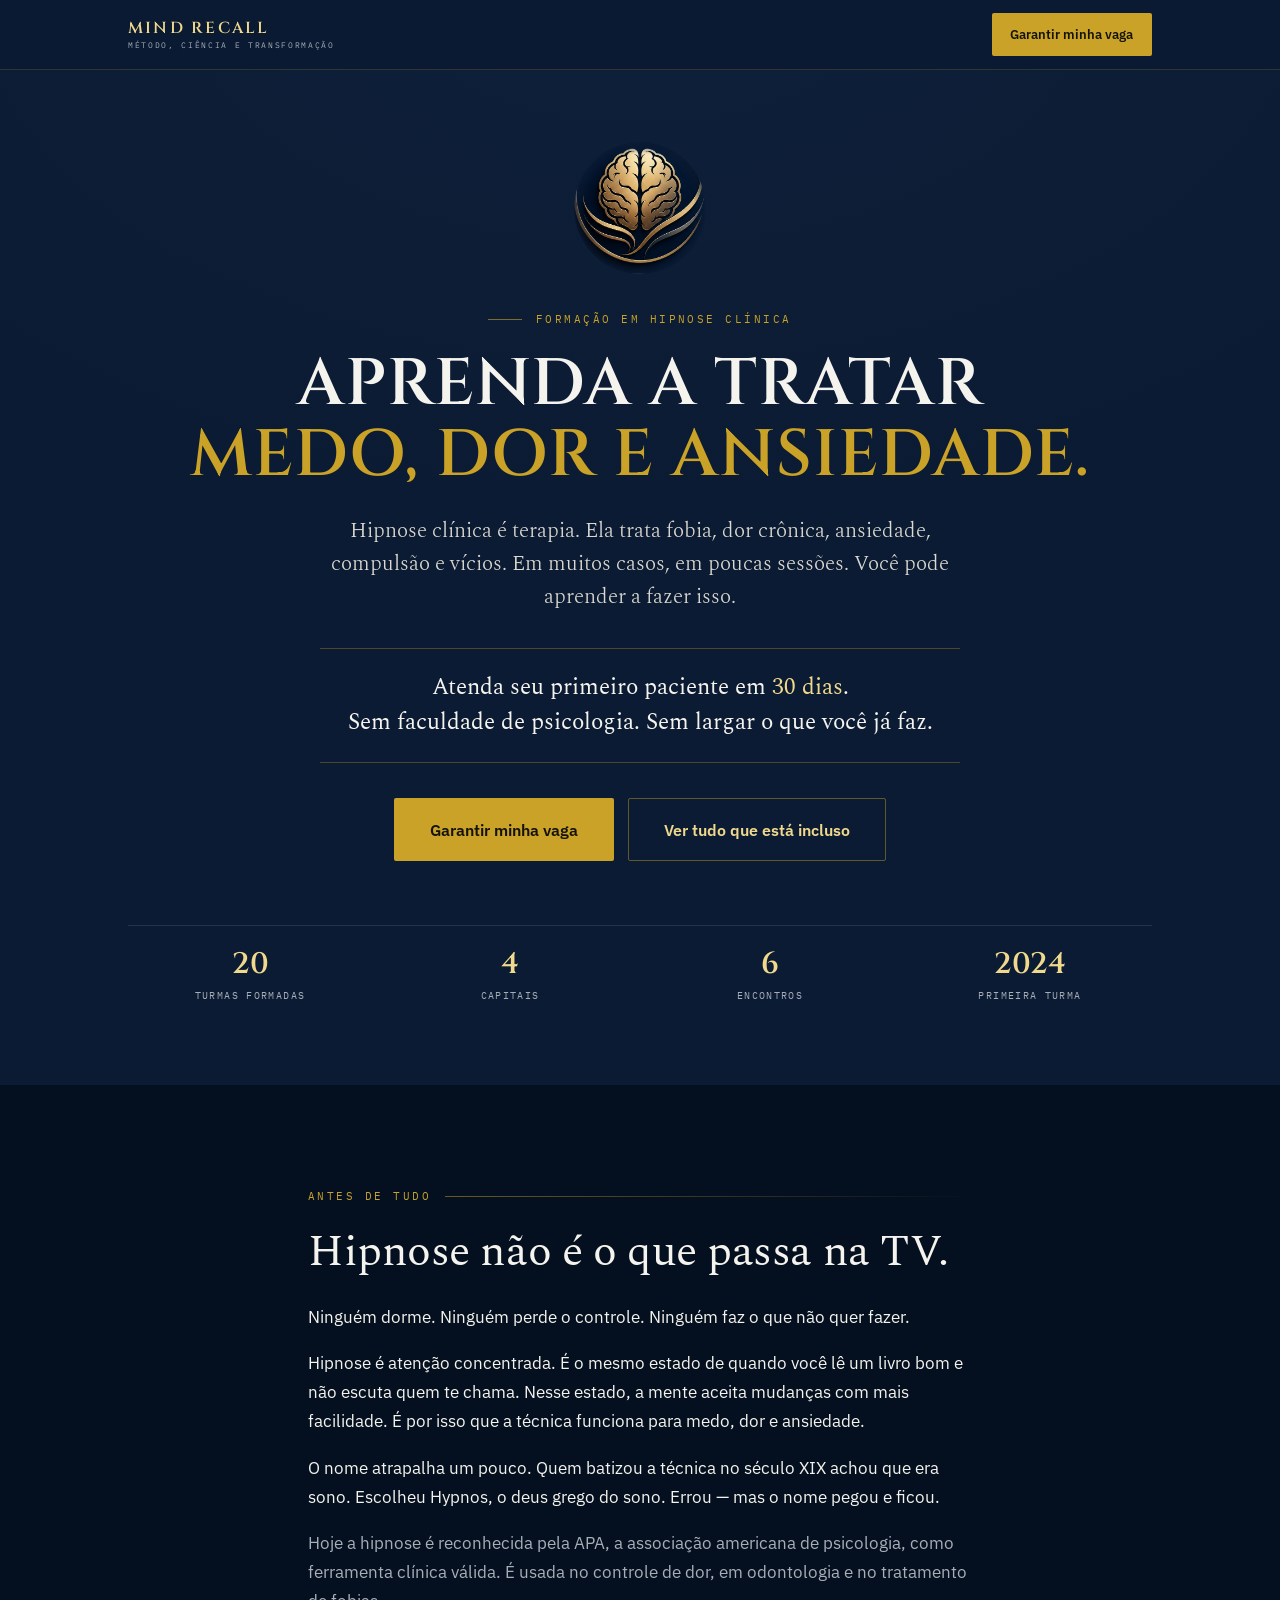
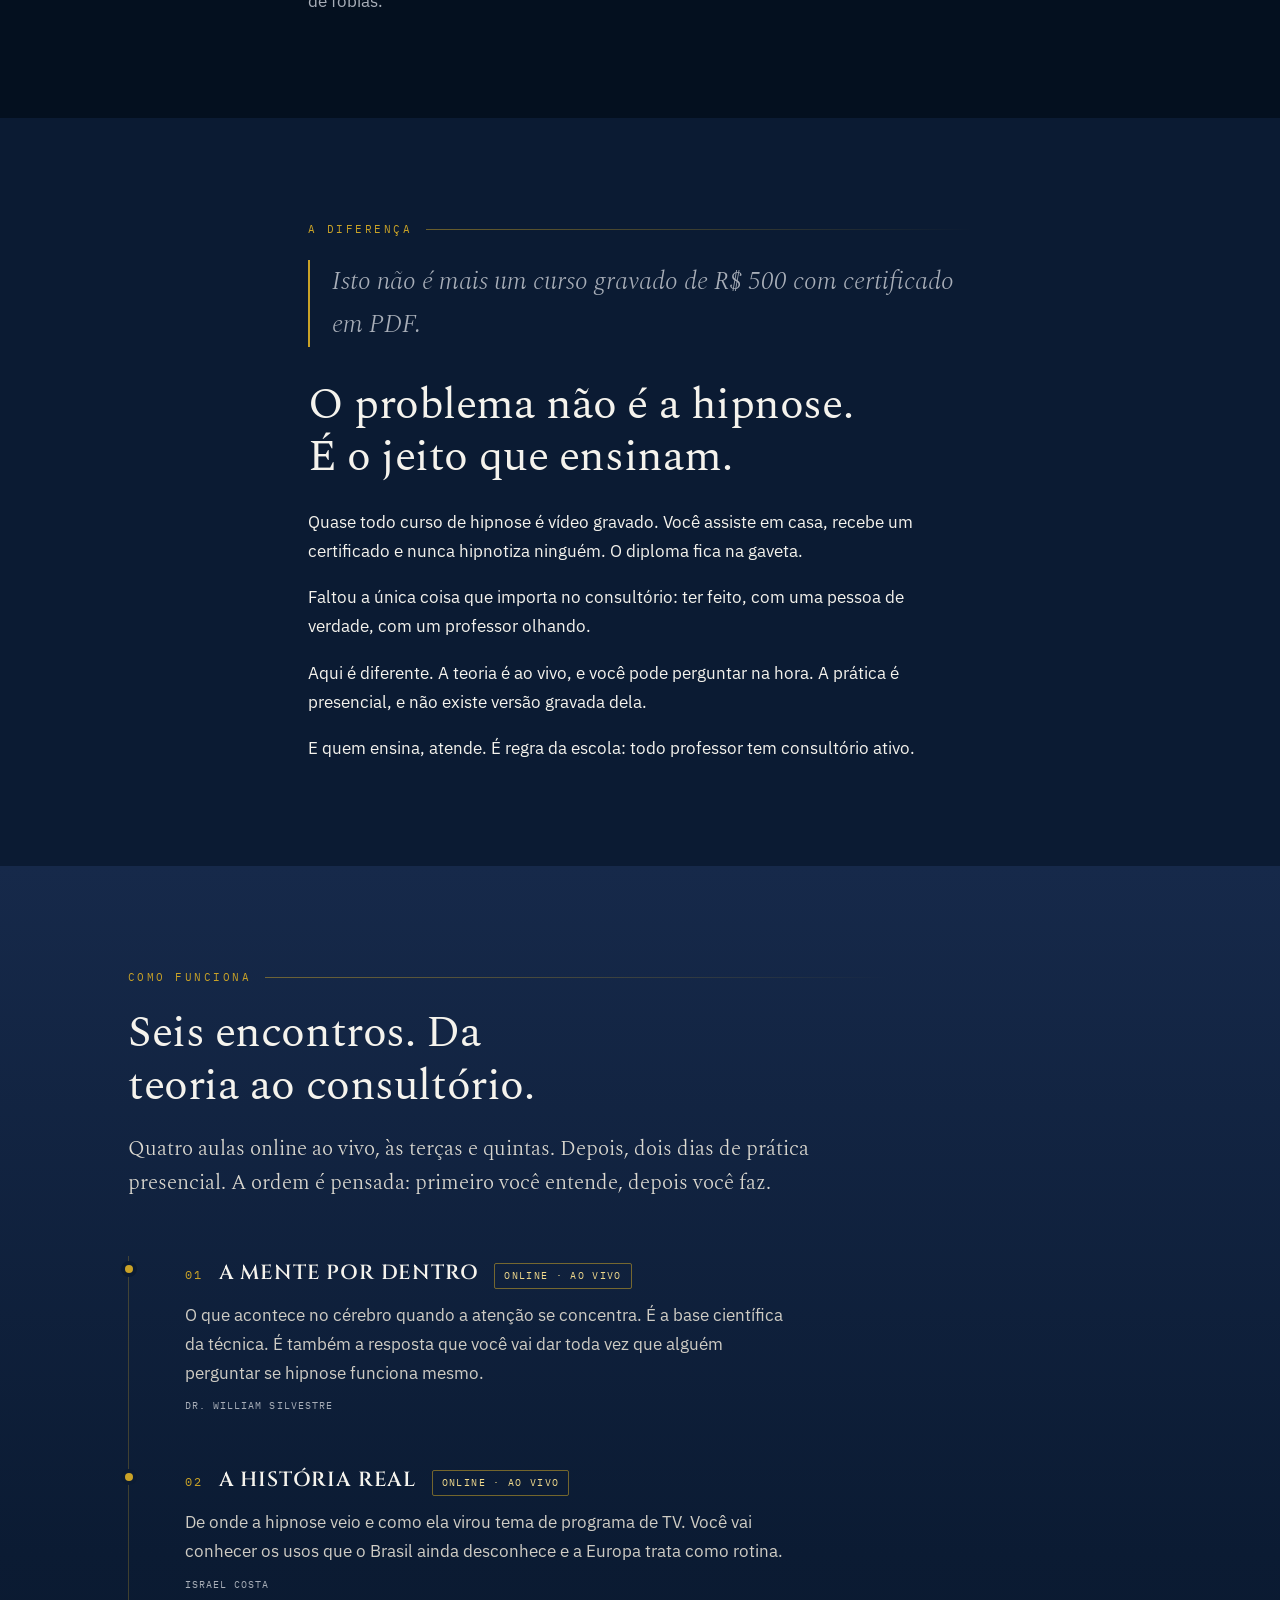
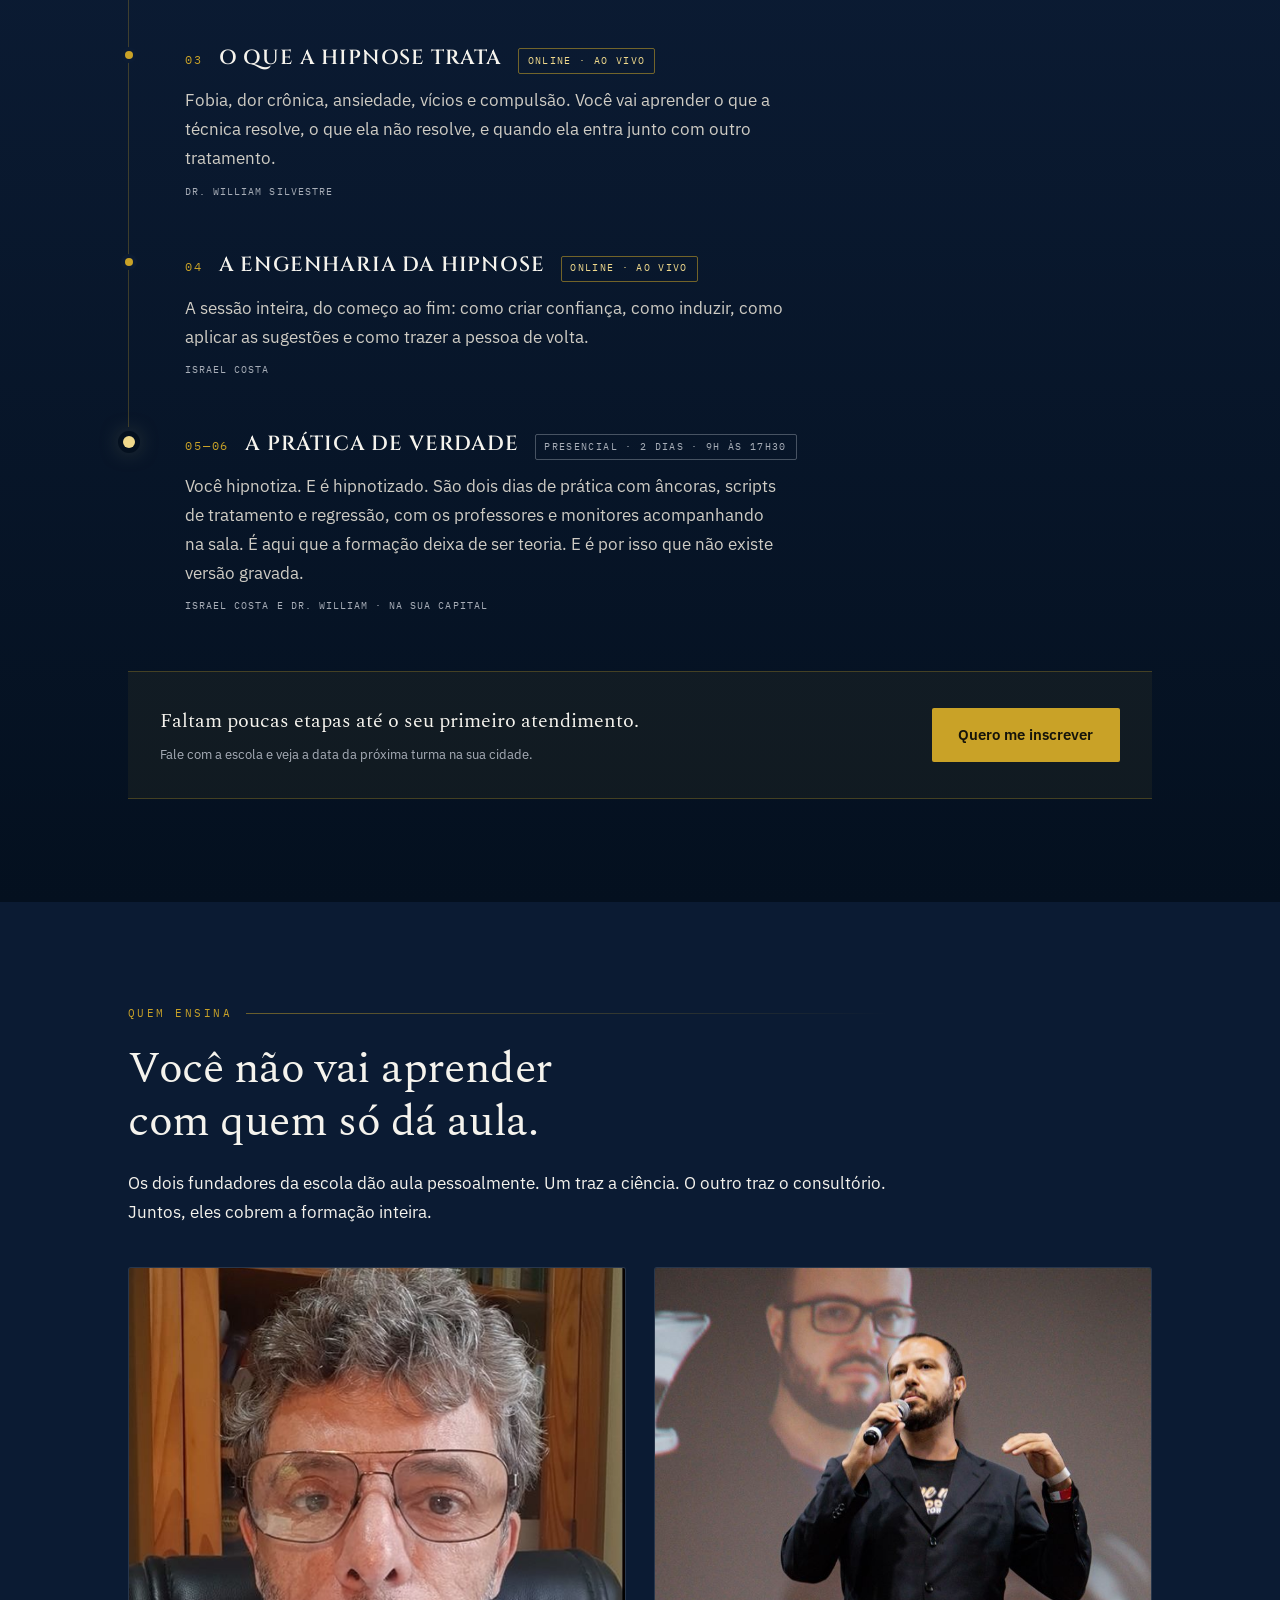
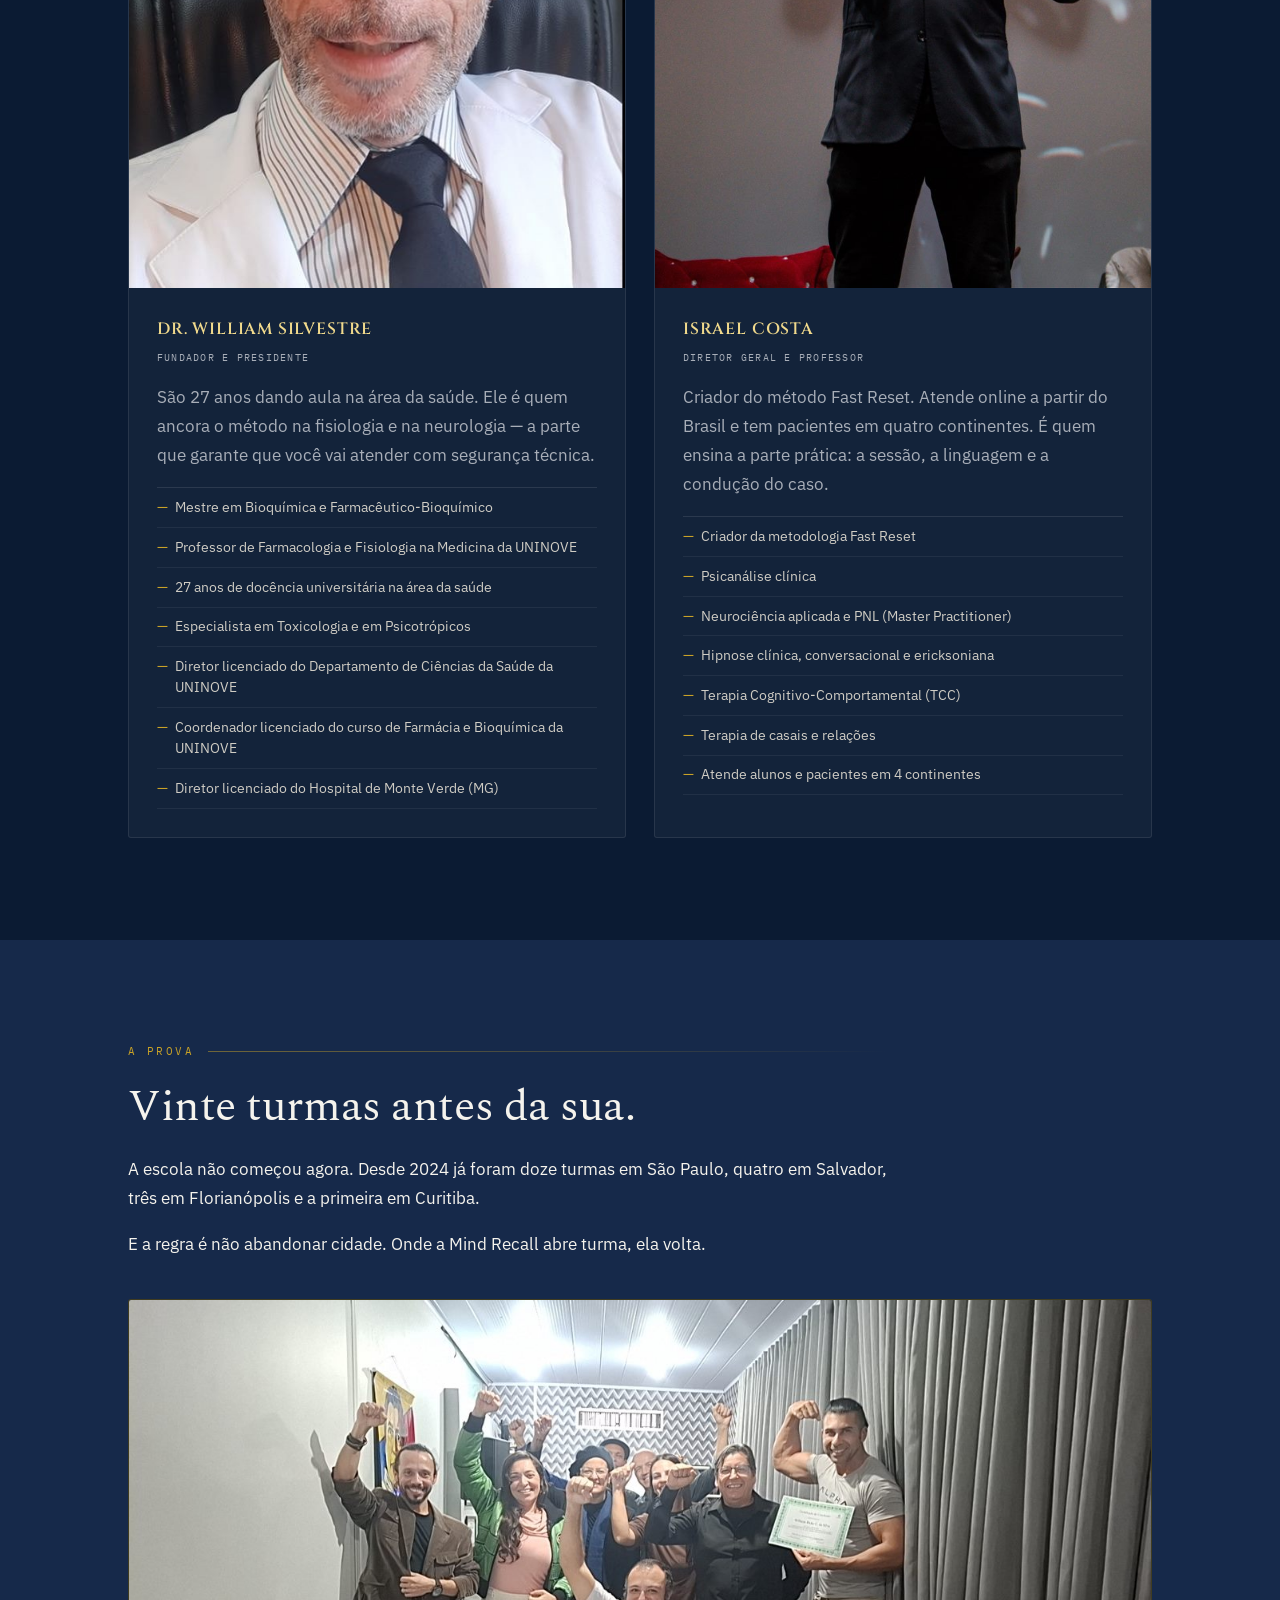
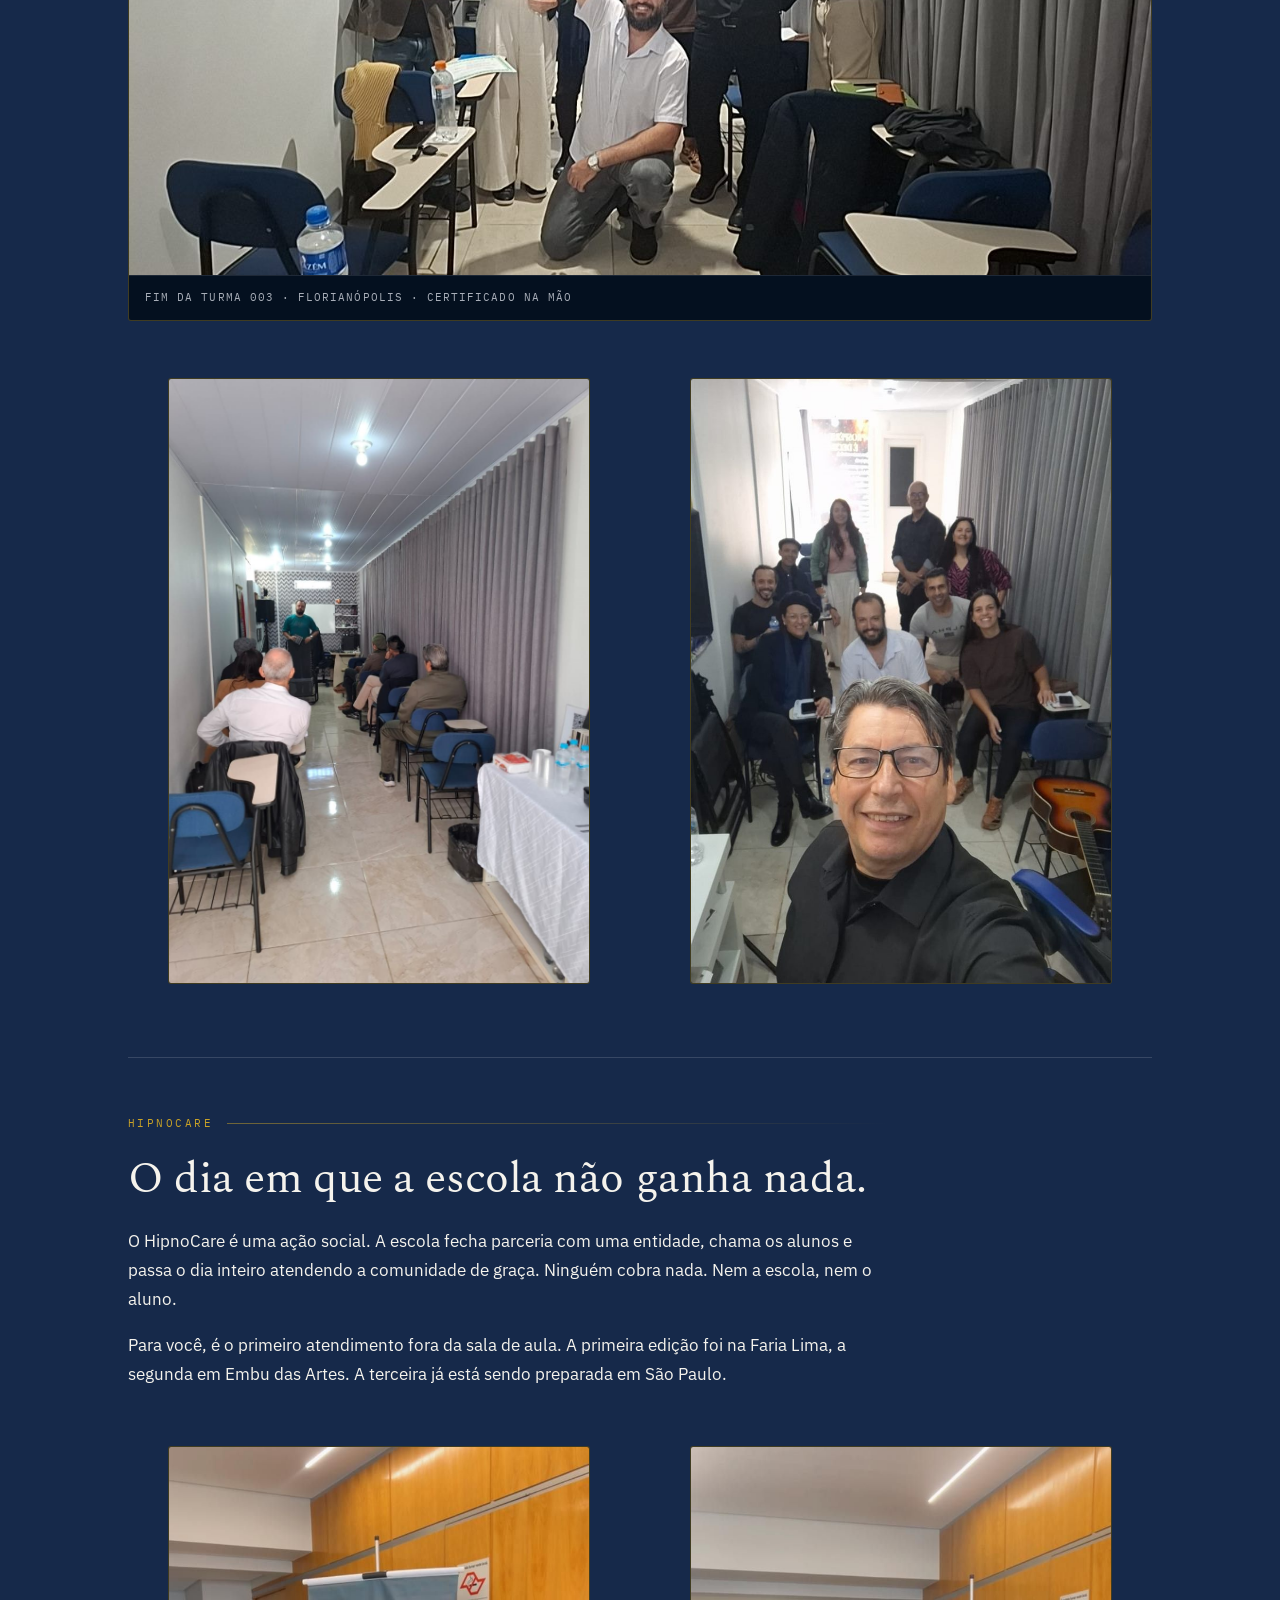
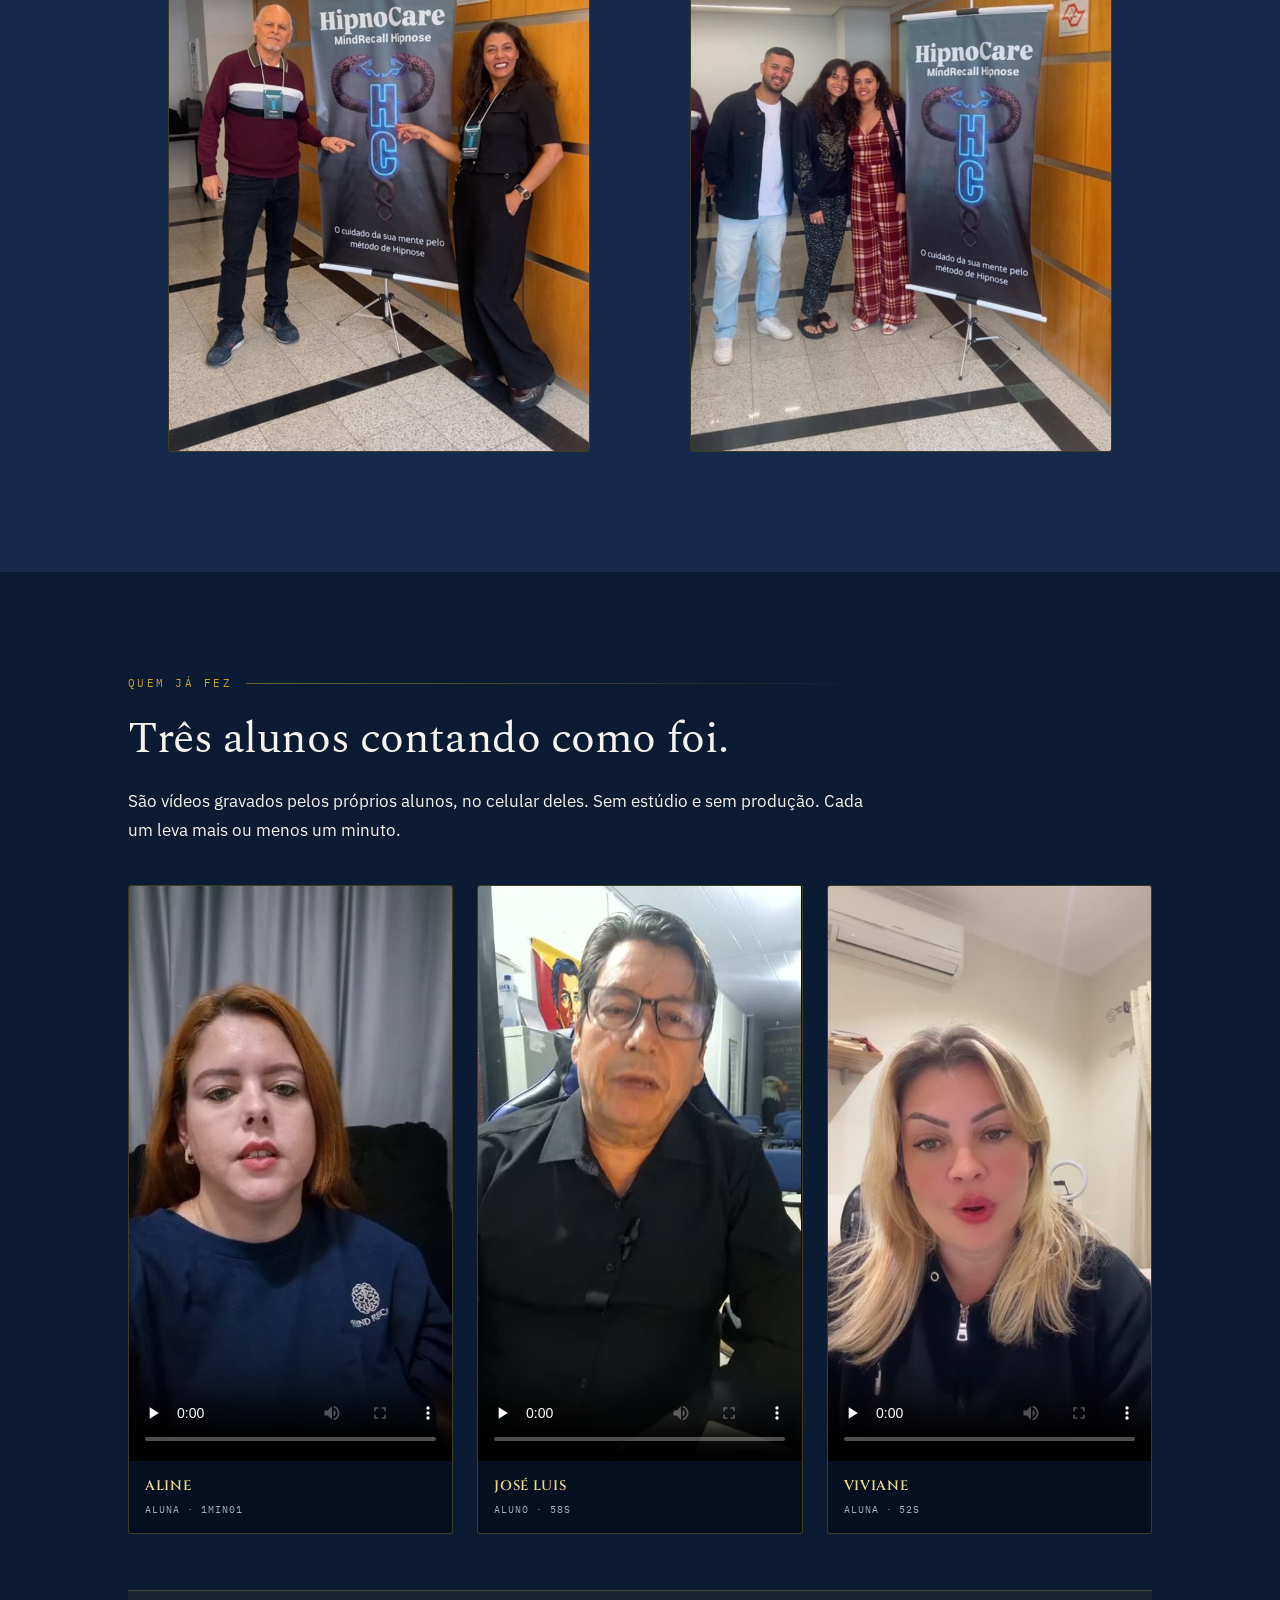
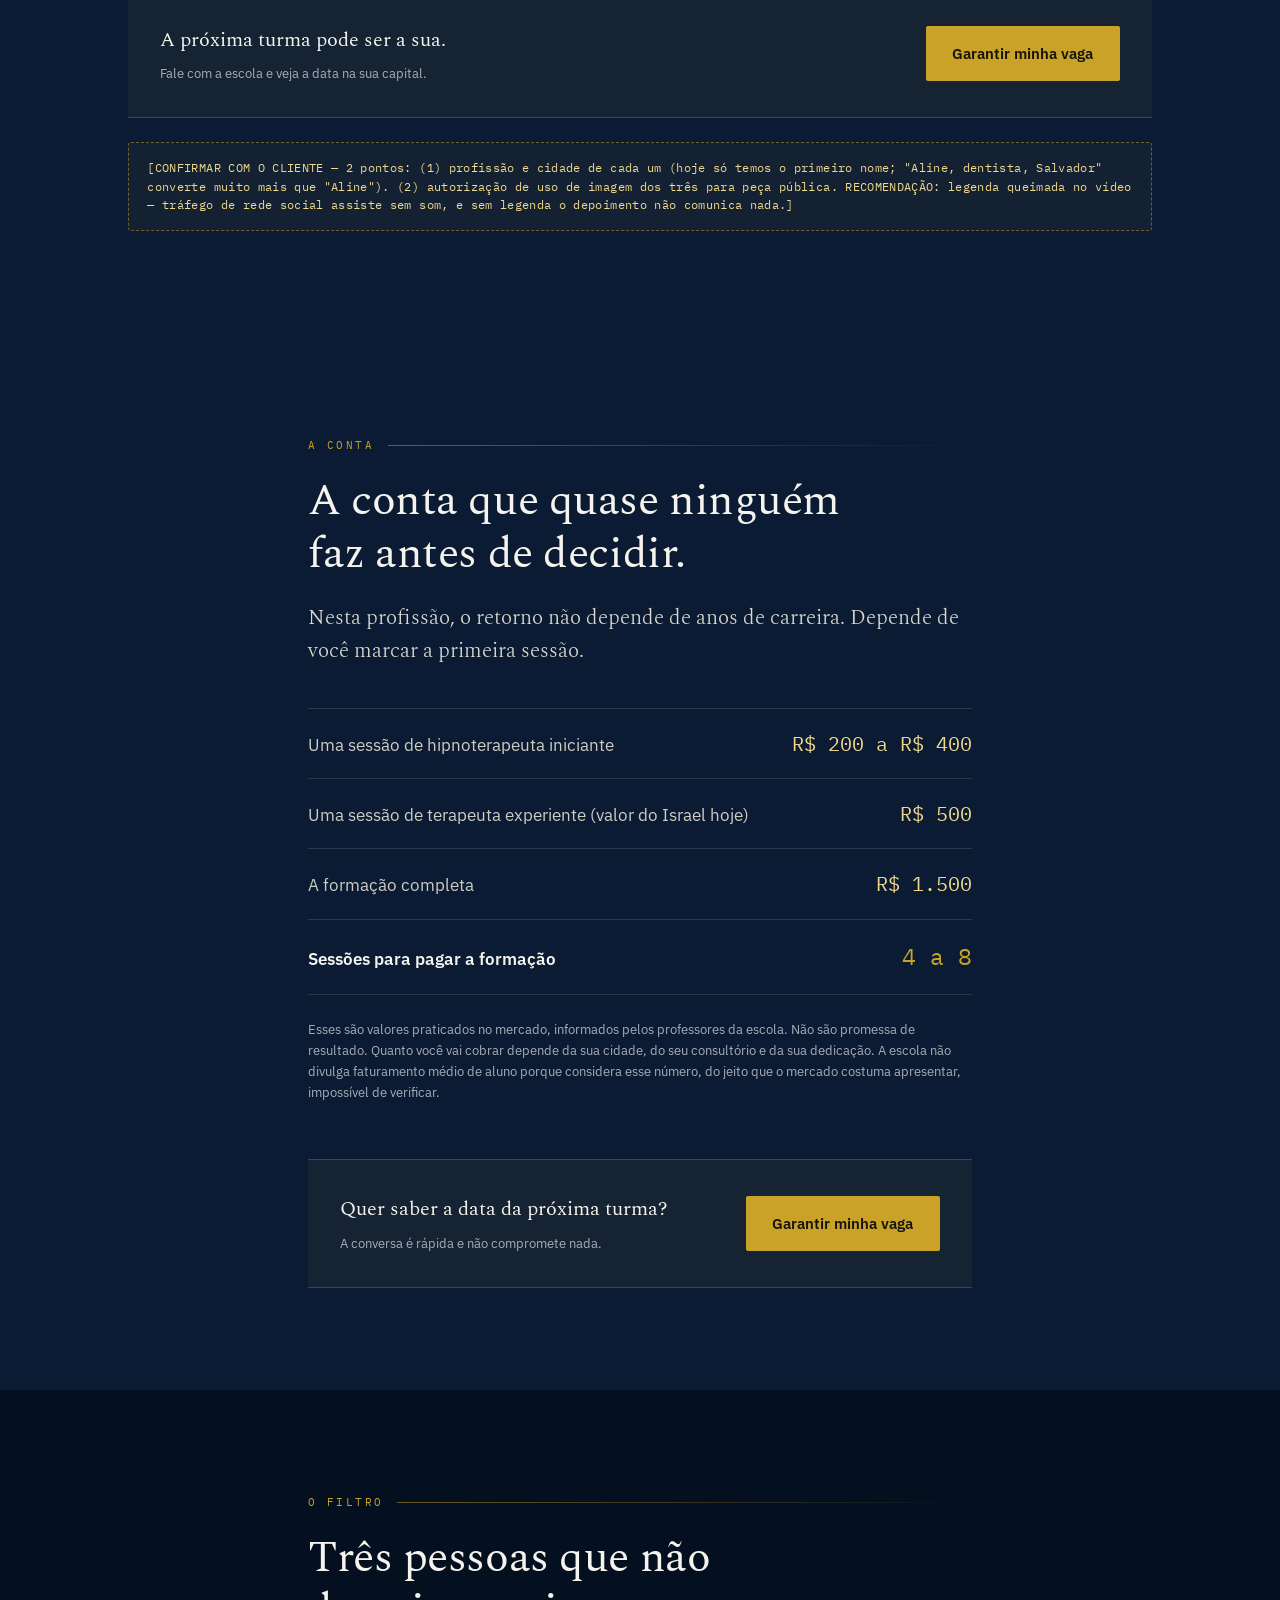
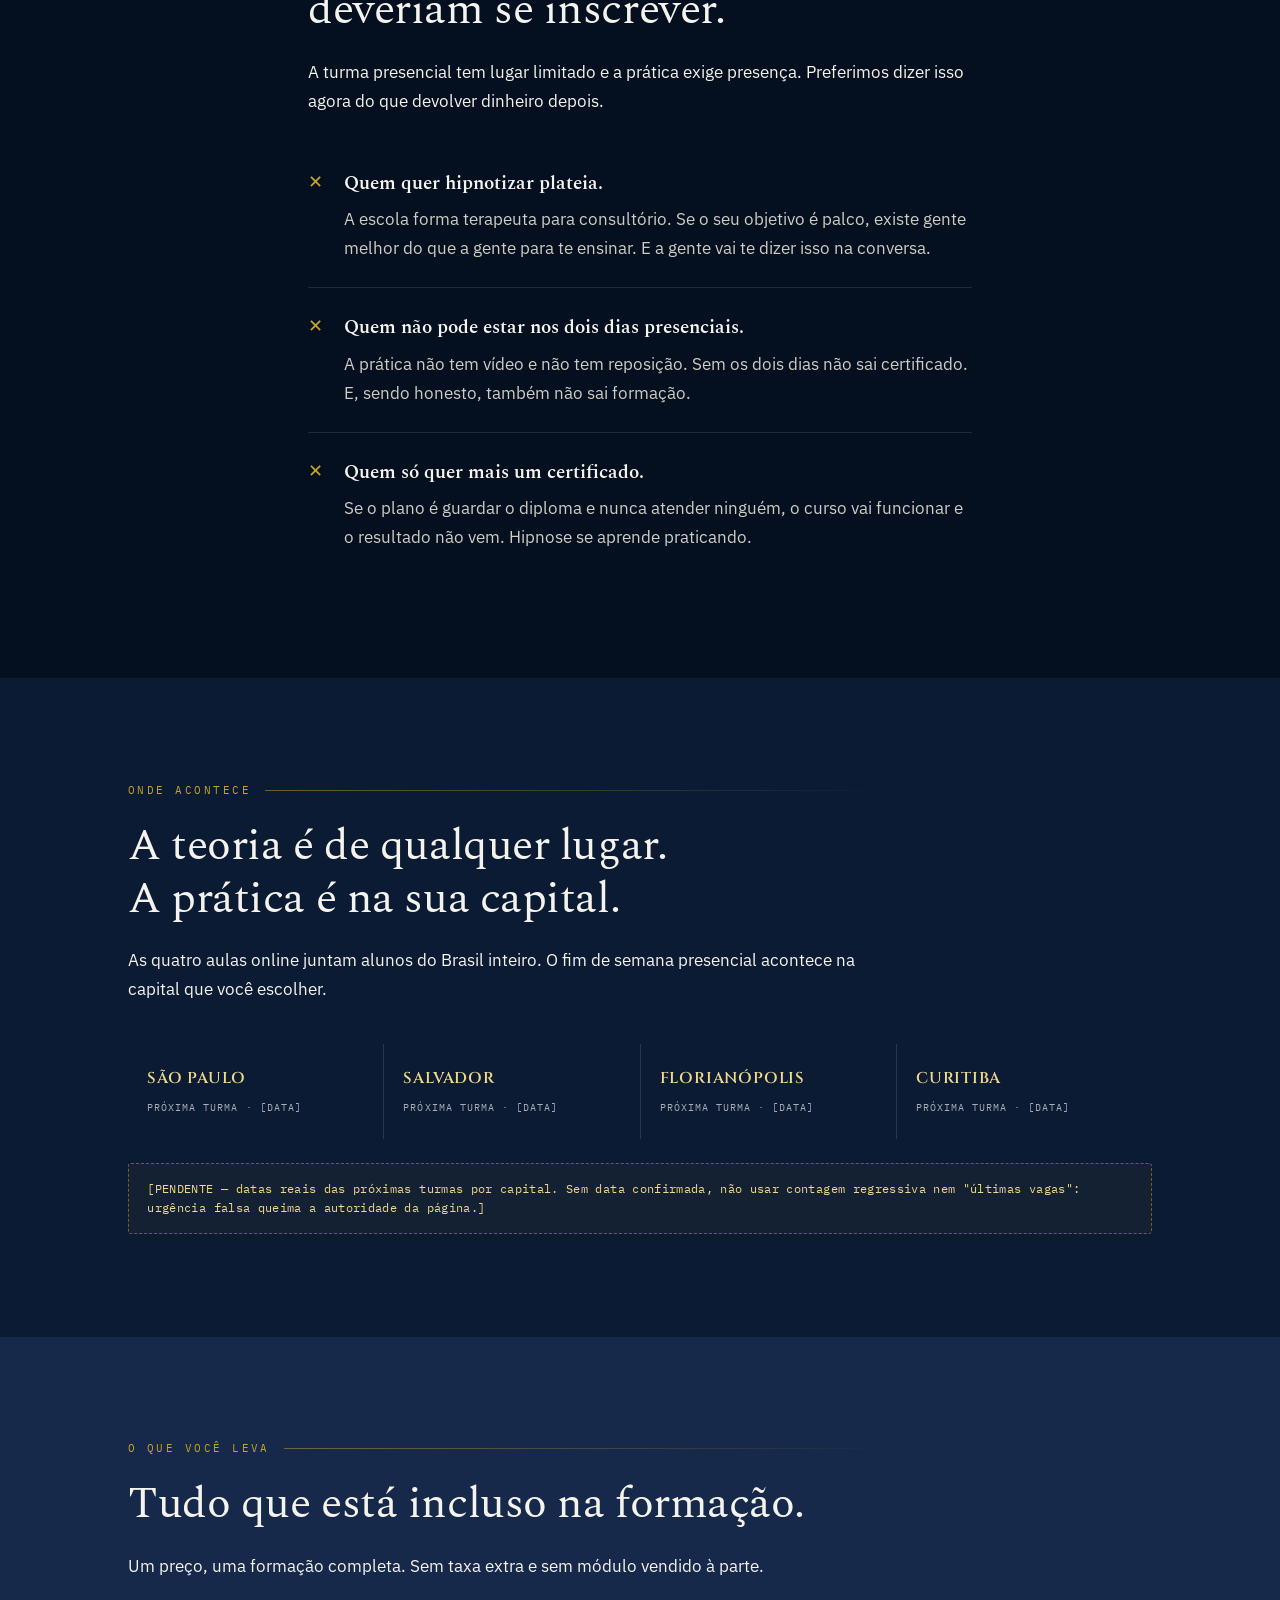
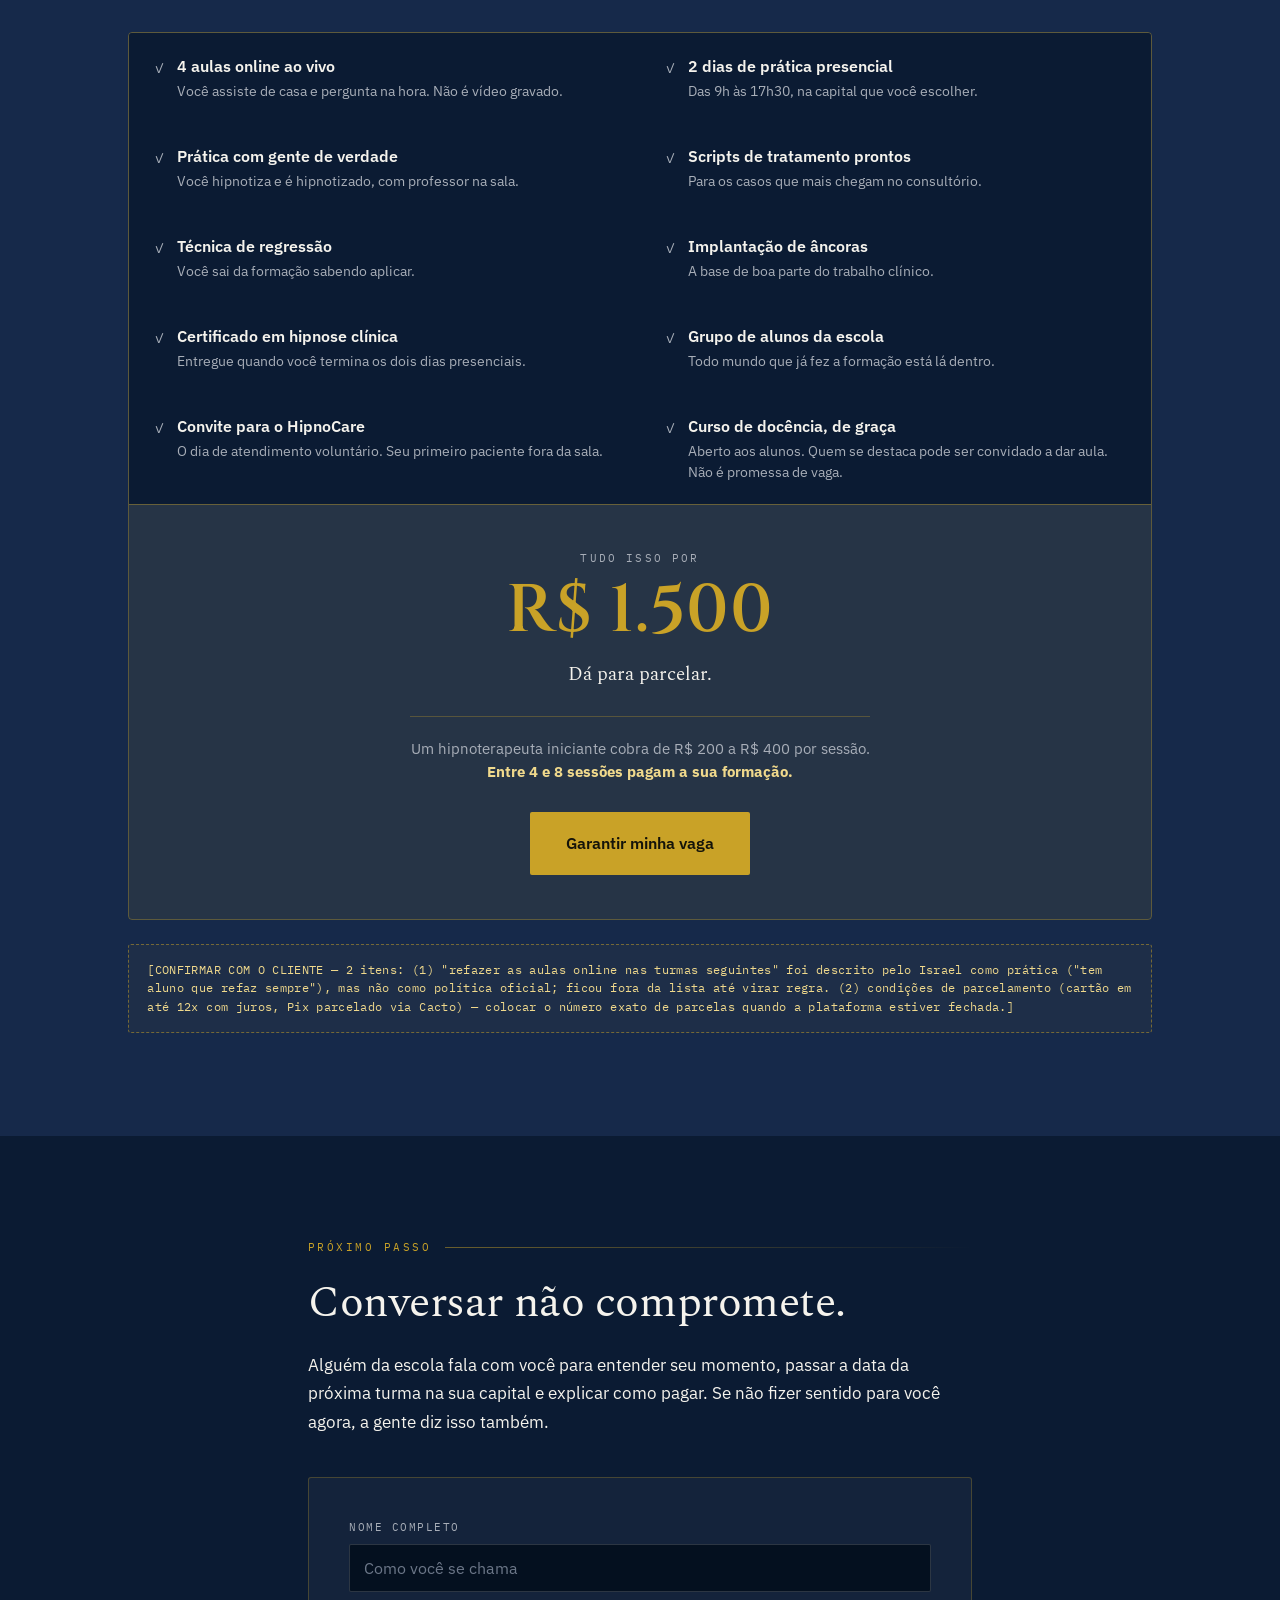
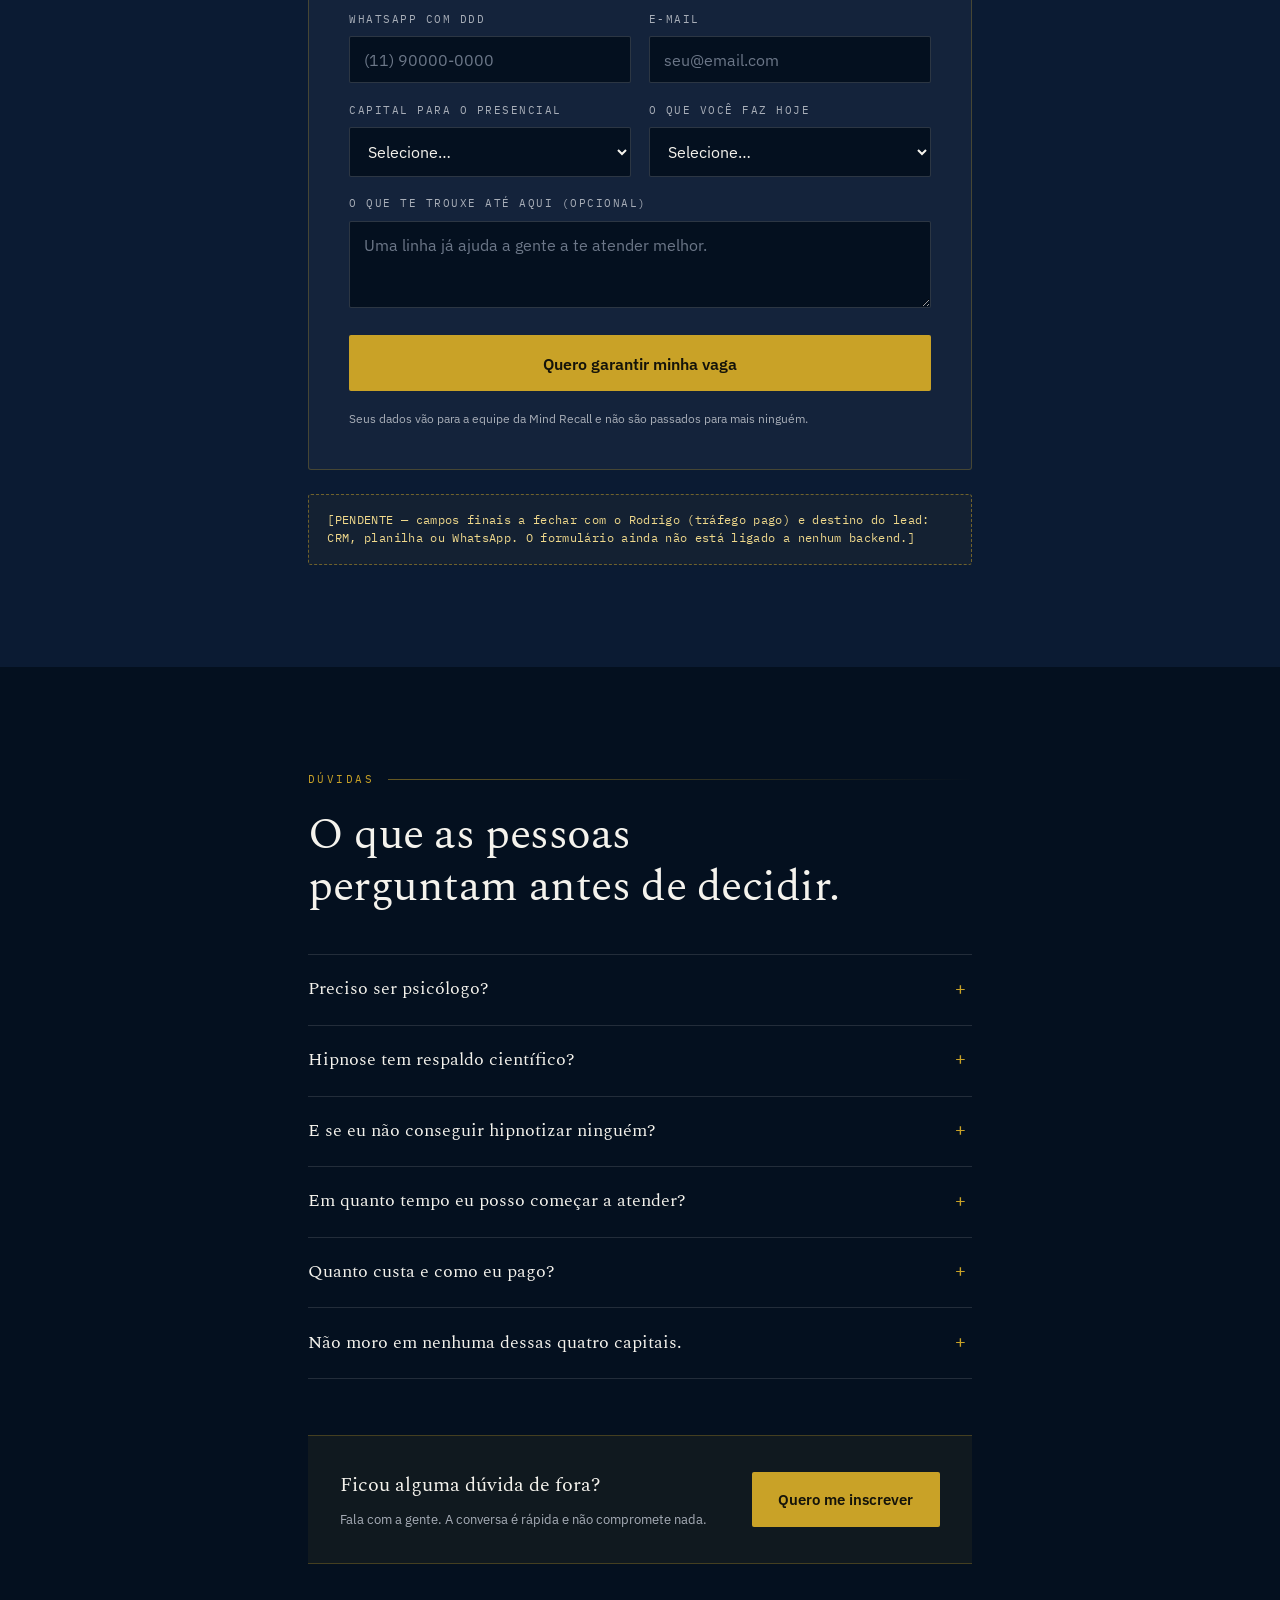
==== index.html @ e5f9aa10 "LP Mind Recall - versao de revisao Landing page da formacao em hipnose clinica. HTML/CSS puros, sem " ====
<!DOCTYPE html>
<html lang="pt-BR">
<head>
<meta charset="utf-8">
<meta name="viewport" content="width=device-width, initial-scale=1">
<title>Mind Recall — Formação em Hipnose Clínica</title>
<meta name="description" content="Aprenda a tratar medo, dor e ansiedade com hipnose. Quatro aulas online ao vivo e dois dias de prática presencial. São Paulo, Salvador, Florianópolis e Curitiba.">
<link rel="preconnect" href="https://fonts.googleapis.com">
<link rel="preconnect" href="https://fonts.gstatic.com" crossorigin>
<link href="https://fonts.googleapis.com/css2?family=Cinzel:wght@400;600&family=Spectral:ital,wght@0,300;0,400;0,600;1,300&family=IBM+Plex+Sans:wght@400;500;600&family=IBM+Plex+Mono:wght@400;500&display=swap" rel="stylesheet">
<style>
:root{
  --abyss:#04101F;
  --navy:#0B1B33;
  --navy-raised:#16294A;
  --gold:#C9A227;
  --gold-light:#F0D98C;
  --steel:#A8AEB8;
  --paper:#F5F3ED;

  --f-display:'Cinzel',Georgia,serif;
  --f-serif:'Spectral',Georgia,serif;
  --f-sans:'IBM Plex Sans',system-ui,sans-serif;
  --f-mono:'IBM Plex Mono',ui-monospace,monospace;

  --wrap:1120px;
  --gut:clamp(1.25rem,5vw,3rem);
}

*,*::before,*::after{box-sizing:border-box}
html{scroll-behavior:smooth}
body{
  margin:0;background:var(--navy);color:var(--paper);
  font-family:var(--f-sans);font-size:17px;line-height:1.7;
  -webkit-font-smoothing:antialiased;
}
img{max-width:100%;display:block}
a{color:inherit}

.wrap{max-width:var(--wrap);margin:0 auto;padding-inline:var(--gut)}
.narrow{max-width:760px}

/* ---------- typography ---------- */
.eyebrow{
  font-family:var(--f-mono);font-size:.7rem;letter-spacing:.22em;
  text-transform:uppercase;color:var(--gold);margin:0 0 1.25rem;
  display:flex;align-items:center;gap:.85rem;
}
.eyebrow::after{content:"";flex:1;height:1px;background:linear-gradient(90deg,rgba(201,162,39,.5),transparent)}
h1,h2,h3{margin:0;font-weight:400;text-wrap:balance}
.h-display{font-family:var(--f-display);font-weight:600;text-transform:uppercase;letter-spacing:.015em;line-height:1.08}
.h-serif{
  font-family:var(--f-serif);font-weight:400;line-height:1.2;
  font-size:clamp(1.7rem,3.5vw,2.75rem);letter-spacing:-.01em;
}
.lead{
  font-family:var(--f-serif);font-weight:300;
  font-size:clamp(1.08rem,1.9vw,1.3rem);line-height:1.6;color:#DCD9D0;
}
p{margin:0 0 1.1rem}
.muted{color:var(--steel)}

/* ---------- nav ---------- */
.nav{
  position:sticky;top:0;z-index:60;background:rgba(11,27,51,.9);
  backdrop-filter:blur(14px);border-bottom:1px solid rgba(201,162,39,.2);
}
.nav-in{
  max-width:var(--wrap);margin:0 auto;padding:.8rem var(--gut);
  display:flex;align-items:center;justify-content:space-between;gap:1rem;
}
.wordmark{text-decoration:none;line-height:1.1}
.wordmark b{display:block;font-family:var(--f-display);font-weight:600;font-size:1rem;letter-spacing:.14em;color:var(--gold-light)}
.wordmark span{display:block;font-family:var(--f-mono);font-size:.52rem;letter-spacing:.2em;text-transform:uppercase;color:var(--steel);margin-top:2px}

/* ---------- buttons ---------- */
.btn{
  display:inline-flex;align-items:center;justify-content:center;gap:.6rem;
  font-family:var(--f-sans);font-weight:600;font-size:.94rem;
  padding:.85rem 1.6rem;border-radius:2px;text-decoration:none;
  border:1px solid transparent;cursor:pointer;
  transition:background .2s ease,color .2s ease,border-color .2s ease;
}
.btn-gold{background:var(--gold);color:#14130A}
.btn-gold:hover{background:var(--gold-light)}
.btn-ghost{border-color:rgba(201,162,39,.45);color:var(--gold-light)}
.btn-ghost:hover{border-color:var(--gold);background:rgba(201,162,39,.1)}
.btn-sm{padding:.58rem 1.1rem;font-size:.84rem}
.btn-lg{padding:1.05rem 2.2rem;font-size:1.02rem}
.cta-row{display:flex;flex-wrap:wrap;gap:.85rem}
.hero .cta-row{justify-content:center}
a:focus-visible,button:focus-visible,input:focus-visible,select:focus-visible,textarea:focus-visible{
  outline:2px solid var(--gold-light);outline-offset:3px;
}

/* faixa de CTA repetida */
.cta-band{
  border-top:1px solid rgba(201,162,39,.28);
  border-bottom:1px solid rgba(201,162,39,.28);
  background:rgba(201,162,39,.06);
  padding:clamp(1.5rem,3vw,2rem);margin-top:clamp(2.5rem,5vw,3.5rem);
  display:flex;flex-wrap:wrap;align-items:center;justify-content:space-between;gap:1.25rem;
}
.cta-band p{margin:0;font-family:var(--f-serif);font-size:clamp(1.05rem,2vw,1.28rem);color:var(--paper)}
.cta-band small{display:block;font-family:var(--f-sans);font-size:.84rem;color:var(--steel);margin-top:.3rem}

/* ---------- sections ---------- */
section{padding-block:clamp(4rem,8vw,6.5rem)}
.sec-abyss{background:var(--abyss)}
.sec-raised{background:var(--navy-raised)}

/* ---------- hero ---------- */
.hero{
  position:relative;overflow:hidden;text-align:center;
  padding-block:clamp(2.75rem,6vw,4.5rem) clamp(3.5rem,7vw,5rem);
  background:radial-gradient(120% 90% at 50% -10%,#12244180 0%,transparent 60%),var(--navy);
}
.seal{
  width:clamp(96px,14vw,132px);aspect-ratio:1;margin:0 auto clamp(1.5rem,3vw,2.25rem);
  border-radius:50%;
  background-image:url('assets/logo-navy.png');
  background-size:267%;background-position:50% 39%;
  -webkit-mask-image:radial-gradient(circle,#000 58%,transparent 76%);
  mask-image:radial-gradient(circle,#000 58%,transparent 76%);
}
.hero .eyebrow{justify-content:center}
.hero .eyebrow::after{display:none}
.hero .eyebrow::before{content:"";flex:0 0 34px;height:1px;background:rgba(201,162,39,.6)}
.hero h1{font-size:clamp(1.95rem,6vw,4.1rem);margin-bottom:1.5rem}
.hero h1 .line{display:block}
.hero h1 .accent{color:var(--gold)}
.hero .lead{max-width:620px;margin:0 auto 2.1rem}

.promise{
  max-width:640px;margin:0 auto 2.2rem;
  border-top:1px solid rgba(201,162,39,.32);border-bottom:1px solid rgba(201,162,39,.32);
  padding:1.4rem 1.25rem;
  font-family:var(--f-serif);font-size:clamp(1.12rem,2.2vw,1.42rem);line-height:1.5;
}
.promise em{font-style:normal;color:var(--gold-light)}

.factrail{
  margin-top:clamp(2.75rem,5vw,4rem);border-top:1px solid rgba(255,255,255,.1);
  padding-top:1.5rem;display:grid;grid-template-columns:repeat(4,1fr);gap:1rem;
}
.factrail div{text-align:center}
.factrail b{display:block;font-family:var(--f-display);font-weight:600;font-size:clamp(1.3rem,3vw,1.85rem);color:var(--gold-light);line-height:1}
.factrail span{display:block;margin-top:.5rem;font-family:var(--f-mono);font-size:.61rem;letter-spacing:.14em;text-transform:uppercase;color:var(--steel)}

/* ---------- tese ---------- */
.negation{
  font-family:var(--f-serif);font-style:italic;font-weight:300;
  font-size:clamp(1.2rem,2.5vw,1.6rem);color:var(--steel);
  border-left:2px solid var(--gold);padding-left:1.4rem;margin:0 0 2rem;
}

/* ---------- método ---------- */
.method{background:linear-gradient(180deg,var(--navy-raised) 0%,var(--navy) 42%,var(--abyss) 100%)}
.stages{margin-top:clamp(2.5rem,5vw,3.5rem)}
.stage{
  position:relative;padding:0 0 clamp(2rem,4vw,3rem) clamp(2.25rem,5vw,3.5rem);
  border-left:1px solid rgba(201,162,39,.28);
}
.stage:last-child{border-left-color:transparent;padding-bottom:0}
.stage::before{
  content:"";position:absolute;left:-4.5px;top:.6rem;width:8px;height:8px;border-radius:50%;
  background:var(--gold);box-shadow:0 0 0 4px var(--navy);
}
.stage:last-child::before{
  width:12px;height:12px;left:-6.5px;background:var(--gold-light);
  box-shadow:0 0 0 5px var(--abyss),0 0 22px rgba(240,217,140,.55);
}
.stage-head{display:flex;flex-wrap:wrap;align-items:baseline;gap:.55rem 1rem;margin-bottom:.65rem}
.stage-num{font-family:var(--f-mono);font-size:.72rem;letter-spacing:.16em;color:var(--gold)}
.stage-name{font-family:var(--f-display);font-weight:600;text-transform:uppercase;font-size:clamp(.98rem,2.1vw,1.28rem);letter-spacing:.04em}
.tag{
  font-family:var(--f-mono);font-size:.6rem;letter-spacing:.14em;text-transform:uppercase;
  border:1px solid rgba(168,174,184,.4);color:var(--steel);padding:.24rem .55rem;border-radius:2px;white-space:nowrap;
}
.tag-live{border-color:rgba(201,162,39,.55);color:var(--gold-light)}
.stage p{margin:0;color:#CFCCC4;max-width:60ch}
.stage-who{display:block;margin-top:.6rem;font-family:var(--f-mono);font-size:.65rem;letter-spacing:.1em;text-transform:uppercase;color:var(--steel)}

/* ---------- cards ---------- */
.grid-2{display:grid;grid-template-columns:repeat(2,1fr);gap:clamp(1rem,2.5vw,1.75rem);margin-top:2.5rem}
.card{background:rgba(255,255,255,.035);border:1px solid rgba(255,255,255,.09);border-radius:3px;padding:clamp(1.4rem,2.6vw,1.9rem)}
.card h3{font-family:var(--f-display);font-weight:600;text-transform:uppercase;font-size:1rem;letter-spacing:.05em;color:var(--gold-light);margin-bottom:.5rem}
.card p:last-child{margin-bottom:0}

/* ---------- professores ---------- */
.teacher{background:rgba(255,255,255,.035);border:1px solid rgba(255,255,255,.09);border-radius:3px;overflow:hidden;display:flex;flex-direction:column}
.teacher-photo{width:100%;aspect-ratio:4/5;object-fit:cover;filter:saturate(.9)}
.teacher-body{padding:clamp(1.3rem,2.5vw,1.75rem)}
.teacher-body h3{font-family:var(--f-display);font-weight:600;text-transform:uppercase;font-size:1.02rem;letter-spacing:.05em;color:var(--gold-light);margin-bottom:.35rem}
.teacher-role{font-family:var(--f-mono);font-size:.65rem;letter-spacing:.12em;text-transform:uppercase;color:var(--steel);margin:0 0 1rem}
.creds{list-style:none;margin:1.1rem 0 0;padding:0;border-top:1px solid rgba(255,255,255,.1)}
.creds li{position:relative;padding:.55rem 0 .55rem 1.15rem;font-size:.88rem;color:#CFCCC4;border-bottom:1px solid rgba(255,255,255,.06);line-height:1.5}
.creds li::before{content:"—";position:absolute;left:0;color:var(--gold)}

/* ---------- fotos / galeria ---------- */
.figure{border:1px solid rgba(201,162,39,.3);border-radius:3px;overflow:hidden;background:var(--abyss)}
.figure img{width:100%;height:100%;object-fit:cover}
.figure figcaption{padding:.8rem 1rem;font-family:var(--f-mono);font-size:.66rem;letter-spacing:.1em;text-transform:uppercase;color:var(--steel);border-top:1px solid rgba(255,255,255,.1)}
.gallery{display:grid;grid-template-columns:repeat(2,1fr);gap:clamp(.75rem,2vw,1.25rem);margin-top:2.5rem}
.gallery .figure img{aspect-ratio:3/4}

/* ---------- depoimentos em vídeo ---------- */
.videos{display:grid;grid-template-columns:repeat(3,1fr);gap:clamp(.85rem,2vw,1.5rem);margin-top:2.5rem}
.vcard{border:1px solid rgba(201,162,39,.3);border-radius:3px;overflow:hidden;background:var(--abyss);margin:0}
.vcard video{width:100%;aspect-ratio:9/16;object-fit:cover;display:block;background:#000}
.vcard figcaption{padding:.85rem 1rem;border-top:1px solid rgba(255,255,255,.1)}
.vcard b{display:block;font-family:var(--f-display);font-weight:600;text-transform:uppercase;font-size:.86rem;letter-spacing:.05em;color:var(--gold-light)}
.vcard span{display:block;margin-top:.25rem;font-family:var(--f-mono);font-size:.61rem;letter-spacing:.1em;text-transform:uppercase;color:var(--steel)}

/* ---------- a conta ---------- */
.ledger{margin-top:2.5rem;border-top:1px solid rgba(255,255,255,.12)}
.ledger-row{display:flex;align-items:baseline;justify-content:space-between;gap:1.5rem;padding:1.1rem 0;border-bottom:1px solid rgba(255,255,255,.12)}
.ledger-row dt{color:#CFCCC4;margin:0}
.ledger-row dd{margin:0;font-family:var(--f-mono);font-size:clamp(1rem,2.2vw,1.25rem);color:var(--gold-light);white-space:nowrap}
.ledger-row.total dt{color:var(--paper);font-weight:600}
.ledger-row.total dd{color:var(--gold);font-size:clamp(1.15rem,2.6vw,1.45rem)}
.disclaimer{margin-top:1.5rem;font-size:.82rem;line-height:1.6;color:var(--steel)}

/* ---------- filtro ---------- */
.filter-item{padding:1.5rem 0;border-bottom:1px solid rgba(255,255,255,.1);display:grid;grid-template-columns:auto 1fr;gap:1.3rem;align-items:start}
.filter-item:last-child{border-bottom:none}
.filter-x{font-family:var(--f-mono);color:var(--gold);font-size:1.1rem;line-height:1.6}
.filter-item h3{font-family:var(--f-serif);font-size:1.18rem;font-weight:600;margin-bottom:.35rem}
.filter-item p{margin:0;color:#CFCCC4}

/* ---------- capitais ---------- */
.cities{display:grid;grid-template-columns:repeat(4,1fr);gap:1px;margin-top:2.5rem;background:rgba(255,255,255,.12)}
.city{background:var(--navy);padding:1.4rem 1.2rem}
.city b{display:block;font-family:var(--f-display);font-weight:600;text-transform:uppercase;font-size:.98rem;letter-spacing:.05em;color:var(--gold-light)}
.city span{display:block;margin-top:.4rem;font-family:var(--f-mono);font-size:.64rem;letter-spacing:.1em;text-transform:uppercase;color:var(--steel)}

/* ---------- tudo que está incluso ---------- */
.includes{border:1px solid rgba(201,162,39,.4);border-radius:4px;overflow:hidden;margin-top:clamp(2.5rem,5vw,3.25rem)}
.inc-list{display:grid;grid-template-columns:repeat(2,1fr);gap:0;background:rgba(201,162,39,.16)}
.inc{background:var(--navy);padding:1.35rem clamp(1.1rem,2.5vw,1.6rem);display:grid;grid-template-columns:auto 1fr;gap:.9rem;align-items:start}
.inc-check{color:var(--gold);font-family:var(--f-mono);font-size:.95rem;line-height:1.55}
.inc b{display:block;font-weight:600;font-size:.98rem;color:var(--paper);line-height:1.45}
.inc span{display:block;margin-top:.2rem;font-size:.87rem;color:var(--steel);line-height:1.5}

.price-panel{background:rgba(201,162,39,.09);border-top:1px solid rgba(201,162,39,.4);padding:clamp(1.75rem,4vw,2.75rem);text-align:center}
.price-kicker{font-family:var(--f-mono);font-size:.68rem;letter-spacing:.2em;text-transform:uppercase;color:var(--steel);margin:0 0 .6rem}
.price-big{font-family:var(--f-display);font-weight:600;font-size:clamp(2.6rem,9vw,4.2rem);color:var(--gold);line-height:1;letter-spacing:.01em}
.price-sub{margin:.9rem 0 0;font-family:var(--f-serif);font-size:clamp(1.02rem,2vw,1.2rem);color:var(--paper)}
.price-math{
  margin:1.5rem auto 0;max-width:460px;padding-top:1.25rem;
  border-top:1px solid rgba(201,162,39,.3);font-size:.92rem;color:var(--steel);line-height:1.6;
}
.price-panel .btn{margin-top:1.75rem}

/* ---------- form ---------- */
.form-shell{margin-top:2.5rem;background:rgba(255,255,255,.04);border:1px solid rgba(201,162,39,.28);border-radius:3px;padding:clamp(1.5rem,3.5vw,2.5rem)}
.field{margin-bottom:1.1rem}
.field label{display:block;font-family:var(--f-mono);font-size:.67rem;letter-spacing:.14em;text-transform:uppercase;color:var(--steel);margin-bottom:.5rem}
.field input,.field select,.field textarea{
  width:100%;background:var(--abyss);color:var(--paper);
  border:1px solid rgba(255,255,255,.16);border-radius:2px;
  padding:.8rem .9rem;font-family:var(--f-sans);font-size:.98rem;
}
.field input::placeholder,.field textarea::placeholder{color:#6C7788}
.field-row{display:grid;grid-template-columns:1fr 1fr;gap:1.1rem}
.form-note{font-size:.78rem;color:var(--steel);margin:1.1rem 0 0;line-height:1.6}

/* ---------- faq ---------- */
.faq{margin-top:2.5rem;border-top:1px solid rgba(255,255,255,.12)}
.faq details{border-bottom:1px solid rgba(255,255,255,.12)}
.faq summary{cursor:pointer;list-style:none;padding:1.2rem 2.5rem 1.2rem 0;position:relative;font-family:var(--f-serif);font-size:clamp(1.02rem,2vw,1.15rem)}
.faq summary::-webkit-details-marker{display:none}
.faq summary::after{content:"+";position:absolute;right:.4rem;top:1.1rem;font-family:var(--f-mono);color:var(--gold);font-size:1.15rem;transition:transform .2s ease}
.faq details[open] summary::after{transform:rotate(45deg)}
.faq-body{padding:0 2.5rem 1.35rem 0;color:#CFCCC4}
.faq-body p:last-child{margin-bottom:0}

/* ---------- pendências ---------- */
.pending{
  border:1px dashed rgba(201,162,39,.5);background:rgba(201,162,39,.05);
  border-radius:3px;padding:1rem 1.15rem;
  font-family:var(--f-mono);font-size:.72rem;line-height:1.6;letter-spacing:.03em;color:var(--gold-light);
}

/* ---------- footer ---------- */
.foot{background:var(--abyss);border-top:1px solid rgba(201,162,39,.22);padding-block:3rem 2.5rem}
.foot-in{display:flex;flex-wrap:wrap;gap:2rem;justify-content:space-between;align-items:flex-start}
.foot small{display:block;font-size:.78rem;color:var(--steel);line-height:1.7}

/* ---------- motion ---------- */
.rise{opacity:0;transform:translateY(18px)}
.rise.in{opacity:1;transform:none;transition:opacity .7s ease,transform .7s cubic-bezier(.2,.7,.3,1)}
.hero h1 .line{opacity:0;transform:translateY(14px);animation:heroline .75s cubic-bezier(.2,.7,.3,1) forwards}
.hero h1 .line:nth-child(2){animation-delay:.3s}
@keyframes heroline{to{opacity:1;transform:none}}
@media (prefers-reduced-motion:reduce){
  html{scroll-behavior:auto}
  .rise,.hero h1 .line{opacity:1!important;transform:none!important;animation:none!important;transition:none!important}
}

/* ---------- responsive ---------- */
@media (max-width:900px){
  .cities{grid-template-columns:repeat(2,1fr)}
  .gallery{grid-template-columns:1fr 1fr}
}
@media (max-width:720px){
  body{font-size:16px}
  .grid-2{grid-template-columns:1fr}
  .factrail{grid-template-columns:repeat(2,1fr);gap:1.5rem 1rem}
  .field-row{grid-template-columns:1fr}
  .nav .btn{display:none}
  .ledger-row{flex-direction:column;gap:.3rem}
  .filter-item{grid-template-columns:1fr;gap:.5rem}
  .inc-list{grid-template-columns:1fr}
  .gallery{grid-template-columns:1fr}
  .videos{grid-template-columns:1fr;max-width:340px;margin-inline:auto}
  .cta-band{flex-direction:column;align-items:stretch;text-align:center}
  .cta-band .btn{width:100%}
}
</style>
</head>
<body>

<nav class="nav">
  <div class="nav-in">
    <a class="wordmark" href="#topo">
      <b>MIND RECALL</b>
      <span>Método, ciência e transformação</span>
    </a>
    <a class="btn btn-gold btn-sm" href="#inscricao">Garantir minha vaga</a>
  </div>
</nav>

<header class="hero" id="topo">
  <div class="wrap">
    <div class="seal" role="img" aria-label="Marca da Mind Recall"></div>
    <p class="eyebrow">Formação em hipnose clínica</p>
    <h1 class="h-display">
      <span class="line">Aprenda a tratar</span>
      <span class="line accent">medo, dor e ansiedade.</span>
    </h1>
    <p class="lead">
      Hipnose clínica é terapia. Ela trata fobia, dor crônica, ansiedade, compulsão e vícios.
      Em muitos casos, em poucas sessões. Você pode aprender a fazer isso.
    </p>

    <p class="promise">
      Atenda seu primeiro paciente em <em>30 dias</em>.<br>
      Sem faculdade de psicologia. Sem largar o que você já faz.
    </p>

    <div class="cta-row">
      <a class="btn btn-gold btn-lg" href="#inscricao">Garantir minha vaga</a>
      <a class="btn btn-ghost btn-lg" href="#incluso">Ver tudo que está incluso</a>
    </div>

    <div class="factrail">
      <div><b>20</b><span>turmas formadas</span></div>
      <div><b>4</b><span>capitais</span></div>
      <div><b>6</b><span>encontros</span></div>
      <div><b>2024</b><span>primeira turma</span></div>
    </div>
  </div>
</header>

<!-- ================= O QUE É HIPNOSE ================= -->
<section class="sec-abyss">
  <div class="wrap narrow rise">
    <p class="eyebrow">Antes de tudo</p>
    <h2 class="h-serif">Hipnose não é o que passa na TV.</h2>
    <p style="margin-top:1.5rem">
      Ninguém dorme. Ninguém perde o controle. Ninguém faz o que não quer fazer.
    </p>
    <p>
      Hipnose é atenção concentrada. É o mesmo estado de quando você lê um livro bom
      e não escuta quem te chama. Nesse estado, a mente aceita mudanças com mais facilidade.
      É por isso que a técnica funciona para medo, dor e ansiedade.
    </p>
    <p>
      O nome atrapalha um pouco. Quem batizou a técnica no século XIX achou que era sono.
      Escolheu Hypnos, o deus grego do sono. Errou — mas o nome pegou e ficou.
    </p>
    <p class="muted" style="margin-bottom:0">
      Hoje a hipnose é reconhecida pela APA, a associação americana de psicologia,
      como ferramenta clínica válida. É usada no controle de dor, em odontologia e no tratamento de fobias.
    </p>
  </div>
</section>

<!-- ================= TESE ================= -->
<section>
  <div class="wrap narrow rise">
    <p class="eyebrow">A diferença</p>
    <p class="negation">Isto não é mais um curso gravado de R$ 500 com certificado em PDF.</p>
    <h2 class="h-serif">O problema não é a hipnose.<br>É o jeito que ensinam.</h2>
    <p style="margin-top:1.5rem">
      Quase todo curso de hipnose é vídeo gravado. Você assiste em casa, recebe um certificado
      e nunca hipnotiza ninguém. O diploma fica na gaveta.
    </p>
    <p>
      Faltou a única coisa que importa no consultório: ter feito, com uma pessoa de verdade,
      com um professor olhando.
    </p>
    <p>
      Aqui é diferente. A teoria é ao vivo, e você pode perguntar na hora. A prática é presencial,
      e não existe versão gravada dela.
    </p>
    <p style="margin-bottom:0">
      E quem ensina, atende. É regra da escola: todo professor tem consultório ativo.
    </p>
  </div>
</section>

<!-- ================= MÉTODO ================= -->
<section class="method" id="metodo">
  <div class="wrap">
    <div class="narrow rise">
      <p class="eyebrow">Como funciona</p>
      <h2 class="h-serif">Seis encontros. Da teoria ao consultório.</h2>
      <p class="lead" style="margin-top:1.3rem">
        Quatro aulas online ao vivo, às terças e quintas. Depois, dois dias de prática presencial.
        A ordem é pensada: primeiro você entende, depois você faz.
      </p>
    </div>

    <div class="stages">
      <div class="stage rise">
        <div class="stage-head">
          <span class="stage-num">01</span>
          <h3 class="stage-name">A mente por dentro</h3>
          <span class="tag tag-live">Online · ao vivo</span>
        </div>
        <p>
          O que acontece no cérebro quando a atenção se concentra. É a base científica da técnica.
          É também a resposta que você vai dar toda vez que alguém perguntar se hipnose funciona mesmo.
        </p>
        <span class="stage-who">Dr. William Silvestre</span>
      </div>

      <div class="stage rise">
        <div class="stage-head">
          <span class="stage-num">02</span>
          <h3 class="stage-name">A história real</h3>
          <span class="tag tag-live">Online · ao vivo</span>
        </div>
        <p>
          De onde a hipnose veio e como ela virou tema de programa de TV.
          Você vai conhecer os usos que o Brasil ainda desconhece e a Europa trata como rotina.
        </p>
        <span class="stage-who">Israel Costa</span>
      </div>

      <div class="stage rise">
        <div class="stage-head">
          <span class="stage-num">03</span>
          <h3 class="stage-name">O que a hipnose trata</h3>
          <span class="tag tag-live">Online · ao vivo</span>
        </div>
        <p>
          Fobia, dor crônica, ansiedade, vícios e compulsão. Você vai aprender o que a técnica resolve,
          o que ela não resolve, e quando ela entra junto com outro tratamento.
        </p>
        <span class="stage-who">Dr. William Silvestre</span>
      </div>

      <div class="stage rise">
        <div class="stage-head">
          <span class="stage-num">04</span>
          <h3 class="stage-name">A engenharia da hipnose</h3>
          <span class="tag tag-live">Online · ao vivo</span>
        </div>
        <p>
          A sessão inteira, do começo ao fim: como criar confiança, como induzir,
          como aplicar as sugestões e como trazer a pessoa de volta.
        </p>
        <span class="stage-who">Israel Costa</span>
      </div>

      <div class="stage rise">
        <div class="stage-head">
          <span class="stage-num">05—06</span>
          <h3 class="stage-name">A prática de verdade</h3>
          <span class="tag">Presencial · 2 dias · 9h às 17h30</span>
        </div>
        <p>
          Você hipnotiza. E é hipnotizado. São dois dias de prática com âncoras, scripts de tratamento
          e regressão, com os professores e monitores acompanhando na sala.
          É aqui que a formação deixa de ser teoria. E é por isso que não existe versão gravada.
        </p>
        <span class="stage-who">Israel Costa e Dr. William · na sua capital</span>
      </div>
    </div>

    <div class="cta-band rise">
      <p>
        Faltam poucas etapas até o seu primeiro atendimento.
        <small>Fale com a escola e veja a data da próxima turma na sua cidade.</small>
      </p>
      <a class="btn btn-gold" href="#inscricao">Quero me inscrever</a>
    </div>
  </div>
</section>

<!-- ================= QUEM ENSINA ================= -->
<section>
  <div class="wrap">
    <div class="narrow rise">
      <p class="eyebrow">Quem ensina</p>
      <h2 class="h-serif">Você não vai aprender com quem só dá aula.</h2>
      <p style="margin-top:1.3rem">
        Os dois fundadores da escola dão aula pessoalmente. Um traz a ciência.
        O outro traz o consultório. Juntos, eles cobrem a formação inteira.
      </p>
    </div>

    <div class="grid-2 rise">
      <article class="teacher">
        <img class="teacher-photo" src="assets/dr-william.jpg" alt="Dr. William Silvestre, fundador e presidente da Mind Recall" loading="lazy">
        <div class="teacher-body">
          <h3>Dr. William Silvestre</h3>
          <p class="teacher-role">Fundador e presidente</p>
          <p class="muted" style="margin-bottom:0">
            São 27 anos dando aula na área da saúde. Ele é quem ancora o método na fisiologia
            e na neurologia — a parte que garante que você vai atender com segurança técnica.
          </p>
          <ul class="creds">
            <li>Mestre em Bioquímica e Farmacêutico-Bioquímico</li>
            <li>Professor de Farmacologia e Fisiologia na Medicina da UNINOVE</li>
            <li>27 anos de docência universitária na área da saúde</li>
            <li>Especialista em Toxicologia e em Psicotrópicos</li>
            <li>Diretor licenciado do Departamento de Ciências da Saúde da UNINOVE</li>
            <li>Coordenador licenciado do curso de Farmácia e Bioquímica da UNINOVE</li>
            <li>Diretor licenciado do Hospital de Monte Verde (MG)</li>
          </ul>
        </div>
      </article>

      <article class="teacher">
        <img class="teacher-photo" src="assets/israel-costa.jpg" alt="Israel Costa, diretor geral e professor da Mind Recall" loading="lazy" style="object-position:48% 20%">
        <div class="teacher-body">
          <h3>Israel Costa</h3>
          <p class="teacher-role">Diretor geral e professor</p>
          <p class="muted" style="margin-bottom:0">
            Criador do método Fast Reset. Atende online a partir do Brasil e tem pacientes
            em quatro continentes. É quem ensina a parte prática: a sessão, a linguagem e a condução do caso.
          </p>
          <ul class="creds">
            <li>Criador da metodologia Fast Reset</li>
            <li>Psicanálise clínica</li>
            <li>Neurociência aplicada e PNL (Master Practitioner)</li>
            <li>Hipnose clínica, conversacional e ericksoniana</li>
            <li>Terapia Cognitivo-Comportamental (TCC)</li>
            <li>Terapia de casais e relações</li>
            <li>Atende alunos e pacientes em 4 continentes</li>
          </ul>
        </div>
      </article>
    </div>
  </div>
</section>

<!-- ================= PROVA ================= -->
<section class="sec-raised">
  <div class="wrap">
    <div class="narrow rise">
      <p class="eyebrow">A prova</p>
      <h2 class="h-serif">Vinte turmas antes da sua.</h2>
      <p style="margin-top:1.3rem">
        A escola não começou agora. Desde 2024 já foram doze turmas em São Paulo, quatro em Salvador,
        três em Florianópolis e a primeira em Curitiba.
      </p>
      <p style="margin-bottom:0">
        E a regra é não abandonar cidade. Onde a Mind Recall abre turma, ela volta.
      </p>
    </div>

    <figure class="figure rise" style="margin:2.5rem 0 0">
      <img src="assets/turma-formatura.jpg" alt="Alunos da turma 003 de Florianópolis comemorando com o certificado de conclusão" loading="lazy" style="aspect-ratio:16/9">
      <figcaption>Fim da turma 003 · Florianópolis · certificado na mão</figcaption>
    </figure>

    <div class="gallery rise">
      <figure class="figure">
        <img src="assets/aula-presencial.jpg" alt="Aula presencial da Mind Recall em andamento, com Israel Costa à frente da turma" loading="lazy" style="object-position:50% 30%">
        <figcaption>A aula presencial, por dentro</figcaption>
      </figure>
      <figure class="figure">
        <img src="assets/turma-floripa.jpg" alt="Dr. William Silvestre com os alunos da turma de Florianópolis" loading="lazy" style="object-position:50% 45%">
        <figcaption>Dr. William com a turma</figcaption>
      </figure>
    </div>

    <div class="rise" style="margin-top:clamp(2.5rem,5vw,3.5rem);border-top:1px solid rgba(255,255,255,.14);padding-top:clamp(2.5rem,5vw,3.5rem)">
      <div class="narrow">
        <p class="eyebrow">HipnoCare</p>
        <h2 class="h-serif">O dia em que a escola não ganha nada.</h2>
        <p style="margin-top:1.3rem">
          O HipnoCare é uma ação social. A escola fecha parceria com uma entidade, chama os alunos
          e passa o dia inteiro atendendo a comunidade de graça. Ninguém cobra nada. Nem a escola, nem o aluno.
        </p>
        <p style="margin-bottom:0">
          Para você, é o primeiro atendimento fora da sala de aula. A primeira edição foi na Faria Lima,
          a segunda em Embu das Artes. A terceira já está sendo preparada em São Paulo.
        </p>
      </div>

      <div class="gallery">
        <figure class="figure">
          <img src="assets/hipnocare-1.jpg" alt="Voluntários da Mind Recall no dia do HipnoCare" loading="lazy">
          <figcaption>HipnoCare · 1ª edição</figcaption>
        </figure>
        <figure class="figure">
          <img src="assets/hipnocare-2.jpg" alt="Aluna voluntária no dia de atendimento gratuito do HipnoCare" loading="lazy">
          <figcaption>Alunos voluntários no dia</figcaption>
        </figure>
      </div>
    </div>
  </div>
</section>

<!-- ================= DEPOIMENTOS EM VÍDEO ================= -->
<section id="depoimentos">
  <div class="wrap">
    <div class="narrow rise">
      <p class="eyebrow">Quem já fez</p>
      <h2 class="h-serif">Três alunos contando como foi.</h2>
      <p style="margin-top:1.3rem">
        São vídeos gravados pelos próprios alunos, no celular deles. Sem estúdio e sem produção.
        Cada um leva mais ou menos um minuto.
      </p>
    </div>

    <div class="videos rise">
      <figure class="vcard">
        <video controls playsinline preload="none" poster="assets/videos/aline.jpg"
               aria-label="Depoimento em vídeo da aluna Aline">
          <source src="assets/videos/aline.mp4" type="video/mp4">
          Seu navegador não consegue exibir este vídeo.
        </video>
        <figcaption>
          <b>Aline</b>
          <span>Aluna · 1min01</span>
        </figcaption>
      </figure>

      <figure class="vcard">
        <video controls playsinline preload="none" poster="assets/videos/jose-luis.jpg"
               aria-label="Depoimento em vídeo do aluno José Luis">
          <source src="assets/videos/jose-luis.mp4" type="video/mp4">
          Seu navegador não consegue exibir este vídeo.
        </video>
        <figcaption>
          <b>José Luis</b>
          <span>Aluno · 58s</span>
        </figcaption>
      </figure>

      <figure class="vcard">
        <video controls playsinline preload="none" poster="assets/videos/viviane.jpg"
               aria-label="Depoimento em vídeo da aluna Viviane">
          <source src="assets/videos/viviane.mp4" type="video/mp4">
          Seu navegador não consegue exibir este vídeo.
        </video>
        <figcaption>
          <b>Viviane</b>
          <span>Aluna · 52s</span>
        </figcaption>
      </figure>
    </div>

    <div class="cta-band rise">
      <p>
        A próxima turma pode ser a sua.
        <small>Fale com a escola e veja a data na sua capital.</small>
      </p>
      <a class="btn btn-gold" href="#inscricao">Garantir minha vaga</a>
    </div>

    <div class="pending rise" style="margin-top:1.5rem">
      [CONFIRMAR COM O CLIENTE — 2 pontos: (1) profissão e cidade de cada um (hoje só temos o
      primeiro nome; "Aline, dentista, Salvador" converte muito mais que "Aline"). (2) autorização
      de uso de imagem dos três para peça pública. RECOMENDAÇÃO: legenda queimada no vídeo —
      tráfego de rede social assiste sem som, e sem legenda o depoimento não comunica nada.]
    </div>
  </div>
</section>

<!-- ================= A CONTA ================= -->
<section>
  <div class="wrap narrow rise">
    <p class="eyebrow">A conta</p>
    <h2 class="h-serif">A conta que quase ninguém faz antes de decidir.</h2>
    <p class="lead" style="margin-top:1.3rem">
      Nesta profissão, o retorno não depende de anos de carreira.
      Depende de você marcar a primeira sessão.
    </p>

    <dl class="ledger">
      <div class="ledger-row">
        <dt>Uma sessão de hipnoterapeuta iniciante</dt>
        <dd>R$ 200 a R$ 400</dd>
      </div>
      <div class="ledger-row">
        <dt>Uma sessão de terapeuta experiente (valor do Israel hoje)</dt>
        <dd>R$ 500</dd>
      </div>
      <div class="ledger-row">
        <dt>A formação completa</dt>
        <dd>R$ 1.500</dd>
      </div>
      <div class="ledger-row total">
        <dt>Sessões para pagar a formação</dt>
        <dd>4 a 8</dd>
      </div>
    </dl>

    <p class="disclaimer">
      Esses são valores praticados no mercado, informados pelos professores da escola.
      Não são promessa de resultado. Quanto você vai cobrar depende da sua cidade, do seu consultório
      e da sua dedicação. A escola não divulga faturamento médio de aluno porque considera esse número,
      do jeito que o mercado costuma apresentar, impossível de verificar.
    </p>

    <div class="cta-band">
      <p>
        Quer saber a data da próxima turma?
        <small>A conversa é rápida e não compromete nada.</small>
      </p>
      <a class="btn btn-gold" href="#inscricao">Garantir minha vaga</a>
    </div>
  </div>
</section>

<!-- ================= FILTRO ================= -->
<section class="sec-abyss">
  <div class="wrap narrow rise">
    <p class="eyebrow">O filtro</p>
    <h2 class="h-serif">Três pessoas que não deveriam se inscrever.</h2>
    <p style="margin-top:1.3rem;margin-bottom:1.75rem">
      A turma presencial tem lugar limitado e a prática exige presença.
      Preferimos dizer isso agora do que devolver dinheiro depois.
    </p>

    <div class="filter-item">
      <span class="filter-x" aria-hidden="true">✕</span>
      <div>
        <h3>Quem quer hipnotizar plateia.</h3>
        <p>A escola forma terapeuta para consultório. Se o seu objetivo é palco, existe gente melhor
        do que a gente para te ensinar. E a gente vai te dizer isso na conversa.</p>
      </div>
    </div>

    <div class="filter-item">
      <span class="filter-x" aria-hidden="true">✕</span>
      <div>
        <h3>Quem não pode estar nos dois dias presenciais.</h3>
        <p>A prática não tem vídeo e não tem reposição. Sem os dois dias não sai certificado.
        E, sendo honesto, também não sai formação.</p>
      </div>
    </div>

    <div class="filter-item">
      <span class="filter-x" aria-hidden="true">✕</span>
      <div>
        <h3>Quem só quer mais um certificado.</h3>
        <p>Se o plano é guardar o diploma e nunca atender ninguém, o curso vai funcionar
        e o resultado não vem. Hipnose se aprende praticando.</p>
      </div>
    </div>
  </div>
</section>

<!-- ================= CAPITAIS ================= -->
<section>
  <div class="wrap">
    <div class="narrow rise">
      <p class="eyebrow">Onde acontece</p>
      <h2 class="h-serif">A teoria é de qualquer lugar.<br>A prática é na sua capital.</h2>
      <p style="margin-top:1.3rem">
        As quatro aulas online juntam alunos do Brasil inteiro.
        O fim de semana presencial acontece na capital que você escolher.
      </p>
    </div>
    <div class="cities rise">
      <div class="city"><b>São Paulo</b><span>Próxima turma · [data]</span></div>
      <div class="city"><b>Salvador</b><span>Próxima turma · [data]</span></div>
      <div class="city"><b>Florianópolis</b><span>Próxima turma · [data]</span></div>
      <div class="city"><b>Curitiba</b><span>Próxima turma · [data]</span></div>
    </div>
    <div class="pending rise" style="margin-top:1.5rem">
      [PENDENTE — datas reais das próximas turmas por capital. Sem data confirmada, não usar
      contagem regressiva nem "últimas vagas": urgência falsa queima a autoridade da página.]
    </div>
  </div>
</section>

<!-- ================= TUDO QUE ESTÁ INCLUSO ================= -->
<section class="sec-raised" id="incluso">
  <div class="wrap">
    <div class="narrow rise">
      <p class="eyebrow">O que você leva</p>
      <h2 class="h-serif">Tudo que está incluso na formação.</h2>
      <p style="margin-top:1.3rem">
        Um preço, uma formação completa. Sem taxa extra e sem módulo vendido à parte.
      </p>
    </div>

    <div class="includes rise">
      <div class="inc-list">
        <div class="inc">
          <span class="inc-check" aria-hidden="true">✓</span>
          <div><b>4 aulas online ao vivo</b><span>Você assiste de casa e pergunta na hora. Não é vídeo gravado.</span></div>
        </div>
        <div class="inc">
          <span class="inc-check" aria-hidden="true">✓</span>
          <div><b>2 dias de prática presencial</b><span>Das 9h às 17h30, na capital que você escolher.</span></div>
        </div>
        <div class="inc">
          <span class="inc-check" aria-hidden="true">✓</span>
          <div><b>Prática com gente de verdade</b><span>Você hipnotiza e é hipnotizado, com professor na sala.</span></div>
        </div>
        <div class="inc">
          <span class="inc-check" aria-hidden="true">✓</span>
          <div><b>Scripts de tratamento prontos</b><span>Para os casos que mais chegam no consultório.</span></div>
        </div>
        <div class="inc">
          <span class="inc-check" aria-hidden="true">✓</span>
          <div><b>Técnica de regressão</b><span>Você sai da formação sabendo aplicar.</span></div>
        </div>
        <div class="inc">
          <span class="inc-check" aria-hidden="true">✓</span>
          <div><b>Implantação de âncoras</b><span>A base de boa parte do trabalho clínico.</span></div>
        </div>
        <div class="inc">
          <span class="inc-check" aria-hidden="true">✓</span>
          <div><b>Certificado em hipnose clínica</b><span>Entregue quando você termina os dois dias presenciais.</span></div>
        </div>
        <div class="inc">
          <span class="inc-check" aria-hidden="true">✓</span>
          <div><b>Grupo de alunos da escola</b><span>Todo mundo que já fez a formação está lá dentro.</span></div>
        </div>
        <div class="inc">
          <span class="inc-check" aria-hidden="true">✓</span>
          <div><b>Convite para o HipnoCare</b><span>O dia de atendimento voluntário. Seu primeiro paciente fora da sala.</span></div>
        </div>
        <div class="inc">
          <span class="inc-check" aria-hidden="true">✓</span>
          <div><b>Curso de docência, de graça</b><span>Aberto aos alunos. Quem se destaca pode ser convidado a dar aula. Não é promessa de vaga.</span></div>
        </div>
      </div>

      <div class="price-panel">
        <p class="price-kicker">Tudo isso por</p>
        <div class="price-big">R$ 1.500</div>
        <p class="price-sub">Dá para parcelar.</p>
        <p class="price-math">
          Um hipnoterapeuta iniciante cobra de R$ 200 a R$ 400 por sessão.<br>
          <strong style="color:var(--gold-light)">Entre 4 e 8 sessões pagam a sua formação.</strong>
        </p>
        <a class="btn btn-gold btn-lg" href="#inscricao">Garantir minha vaga</a>
      </div>
    </div>

    <div class="pending rise" style="margin-top:1.5rem">
      [CONFIRMAR COM O CLIENTE — 2 itens: (1) "refazer as aulas online nas turmas seguintes" foi
      descrito pelo Israel como prática ("tem aluno que refaz sempre"), mas não como política oficial;
      ficou fora da lista até virar regra. (2) condições de parcelamento (cartão em até 12x com juros,
      Pix parcelado via Cacto) — colocar o número exato de parcelas quando a plataforma estiver fechada.]
    </div>
  </div>
</section>

<!-- ================= FORMULÁRIO ================= -->
<section id="inscricao">
  <div class="wrap narrow rise">
    <p class="eyebrow">Próximo passo</p>
    <h2 class="h-serif">Conversar não compromete.</h2>
    <p style="margin-top:1.3rem">
      Alguém da escola fala com você para entender seu momento, passar a data da próxima turma
      na sua capital e explicar como pagar. Se não fizer sentido para você agora, a gente diz isso também.
    </p>

    <form class="form-shell" novalidate>
      <div class="field">
        <label for="nome">Nome completo</label>
        <input id="nome" name="nome" type="text" autocomplete="name" placeholder="Como você se chama" required>
      </div>

      <div class="field-row">
        <div class="field">
          <label for="whats">WhatsApp com DDD</label>
          <input id="whats" name="whatsapp" type="tel" autocomplete="tel" placeholder="(11) 90000-0000" required>
        </div>
        <div class="field">
          <label for="email">E-mail</label>
          <input id="email" name="email" type="email" autocomplete="email" placeholder="seu@email.com" required>
        </div>
      </div>

      <div class="field-row">
        <div class="field">
          <label for="capital">Capital para o presencial</label>
          <select id="capital" name="capital" required>
            <option value="">Selecione…</option>
            <option>São Paulo</option>
            <option>Salvador</option>
            <option>Florianópolis</option>
            <option>Curitiba</option>
            <option>Ainda não é atendida</option>
          </select>
        </div>
        <div class="field">
          <label for="atuacao">O que você faz hoje</label>
          <select id="atuacao" name="atuacao" required>
            <option value="">Selecione…</option>
            <option>Terapeuta holístico</option>
            <option>Psicólogo ou psicanalista</option>
            <option>Profissional da saúde (dentista, enfermagem, medicina)</option>
            <option>Outra área, quero mudar de carreira</option>
            <option>Ainda não atuo com terapia</option>
          </select>
        </div>
      </div>

      <div class="field">
        <label for="porque">O que te trouxe até aqui (opcional)</label>
        <textarea id="porque" name="porque" rows="3" placeholder="Uma linha já ajuda a gente a te atender melhor."></textarea>
      </div>

      <button class="btn btn-gold btn-lg" type="submit" style="width:100%">Quero garantir minha vaga</button>

      <p class="form-note">
        Seus dados vão para a equipe da Mind Recall e não são passados para mais ninguém.
      </p>
    </form>

    <div class="pending" style="margin-top:1.5rem">
      [PENDENTE — campos finais a fechar com o Rodrigo (tráfego pago) e destino do lead:
      CRM, planilha ou WhatsApp. O formulário ainda não está ligado a nenhum backend.]
    </div>
  </div>
</section>

<!-- ================= FAQ ================= -->
<section class="sec-abyss">
  <div class="wrap narrow rise">
    <p class="eyebrow">Dúvidas</p>
    <h2 class="h-serif">O que as pessoas perguntam antes de decidir.</h2>

    <div class="faq">
      <details>
        <summary>Preciso ser psicólogo?</summary>
        <div class="faq-body">
          <p>Não. A maior parte dos alunos da escola não tem faculdade de psicologia. São terapeutas de
          várias áreas, profissionais da saúde e gente mudando de carreira. Hipnoterapia não é profissão
          de nível universitário no Brasil. A formação começa do zero.</p>
        </div>
      </details>
      <details>
        <summary>Hipnose tem respaldo científico?</summary>
        <div class="faq-body">
          <p>Tem. A APA, a associação americana de psicologia, reconhece a hipnose como ferramenta clínica.
          Ela é usada no controle de dor, em odontologia e no tratamento de fobias. O que confunde as
          pessoas é a hipnose de palco, que é outra coisa. A primeira aula trata exatamente disso.</p>
        </div>
      </details>
      <details>
        <summary>E se eu não conseguir hipnotizar ninguém?</summary>
        <div class="faq-body">
          <p>Os dois dias presenciais são de prática. Você hipnotiza e é hipnotizado, com os professores
          e monitores acompanhando na sala. Ninguém termina a formação sem ter conduzido uma sessão
          do começo ao fim.</p>
        </div>
      </details>
      <details>
        <summary>Em quanto tempo eu posso começar a atender?</summary>
        <div class="faq-body">
          <p>A escola não promete prazo de retorno nem faturamento, porque isso depende de cada aluno.
          O que ela garante é o seguinte: quando você termina o fim de semana presencial, já está apto
          a marcar o primeiro atendimento. O que vem depois é trabalho seu.</p>
        </div>
      </details>
      <details>
        <summary>Quanto custa e como eu pago?</summary>
        <div class="faq-body">
          <p>A formação completa custa R$ 1.500. Isso inclui as quatro aulas online ao vivo e os dois dias
          presenciais. Dá para parcelar. As condições exatas são passadas na conversa, porque mudam
          conforme a data da turma que você escolher.</p>
        </div>
      </details>
      <details>
        <summary>Não moro em nenhuma dessas quatro capitais.</summary>
        <div class="faq-body">
          <p>As aulas online recebem alunos do Brasil inteiro. O que limita é o fim de semana presencial.
          A escola está abrindo novas capitais e forma professores locais em cada uma. Vale marcar a
          conversa e perguntar qual é a próxima. Muitos alunos também vêm de cidades vizinhas.</p>
        </div>
      </details>
    </div>

    <div class="cta-band">
      <p>
        Ficou alguma dúvida de fora?
        <small>Fala com a gente. A conversa é rápida e não compromete nada.</small>
      </p>
      <a class="btn btn-gold" href="#inscricao">Quero me inscrever</a>
    </div>
  </div>
</section>

<footer class="foot">
  <div class="wrap foot-in">
    <div>
      <a class="wordmark" href="#topo">
        <b>MIND RECALL</b>
        <span>Método, ciência e transformação</span>
      </a>
      <small style="margin-top:1rem">Escola de hipnose clínica · Formação profissionalizante</small>
    </div>
    <div>
      <small>São Paulo · Salvador · Florianópolis · Curitiba</small>
      <small style="margin-top:.4rem">© 2026 Mind Recall. Todos os direitos reservados.</small>
    </div>
  </div>
</footer>

<script>
(function(){
  var reduce = window.matchMedia('(prefers-reduced-motion: reduce)').matches;
  var items = document.querySelectorAll('.rise');
  if (reduce || !('IntersectionObserver' in window)) {
    items.forEach(function(el){ el.classList.add('in'); });
    return;
  }
  var io = new IntersectionObserver(function(entries){
    entries.forEach(function(e){
      if (e.isIntersecting) { e.target.classList.add('in'); io.unobserve(e.target); }
    });
  }, { rootMargin: '0px 0px -8% 0px', threshold: 0.08 });
  items.forEach(function(el){ io.observe(el); });
})();

/* Versão de revisão: o formulário ainda não tem destino.
   Sem isto o envio falharia em silêncio e o lead sumiria.
   REMOVER este bloco quando o backend/WhatsApp estiver ligado. */
(function(){
  var form = document.querySelector('.form-shell');
  if (!form) return;
  form.addEventListener('submit', function(ev){
    ev.preventDefault();
    var box = document.getElementById('form-aviso');
    if (!box) {
      box = document.createElement('p');
      box.id = 'form-aviso';
      box.setAttribute('role','status');
      box.style.cssText = 'margin:1rem 0 0;padding:.9rem 1rem;border:1px solid rgba(201,162,39,.5);'
        + 'border-radius:2px;background:rgba(201,162,39,.1);color:#F0D98C;font-size:.9rem;line-height:1.55';
      form.appendChild(box);
    }
    box.textContent = 'Esta é uma versão de revisão da página. O formulário ainda não está ligado '
      + 'ao destino final, então nada foi enviado. Fale com a escola pelo WhatsApp.';
    box.scrollIntoView({ behavior:'smooth', block:'center' });
  });
})();
</script>

</body>
</html>
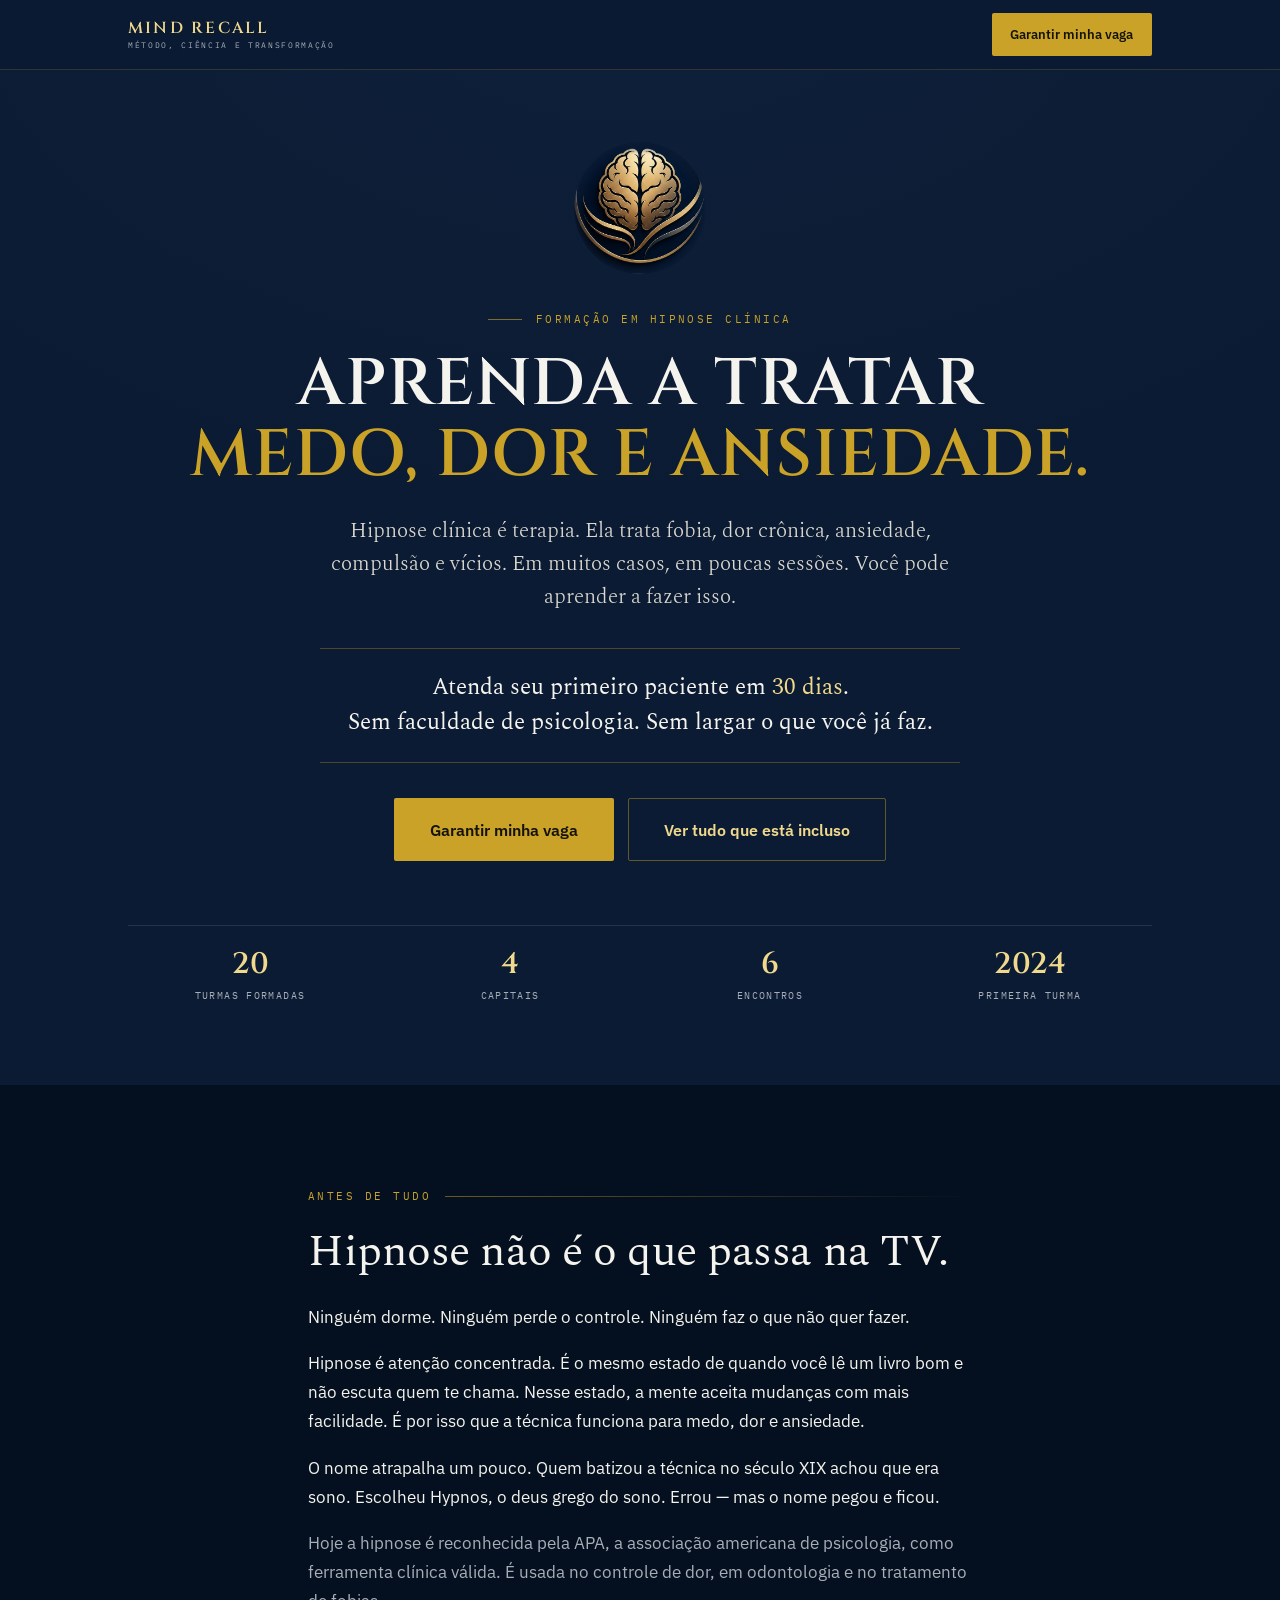
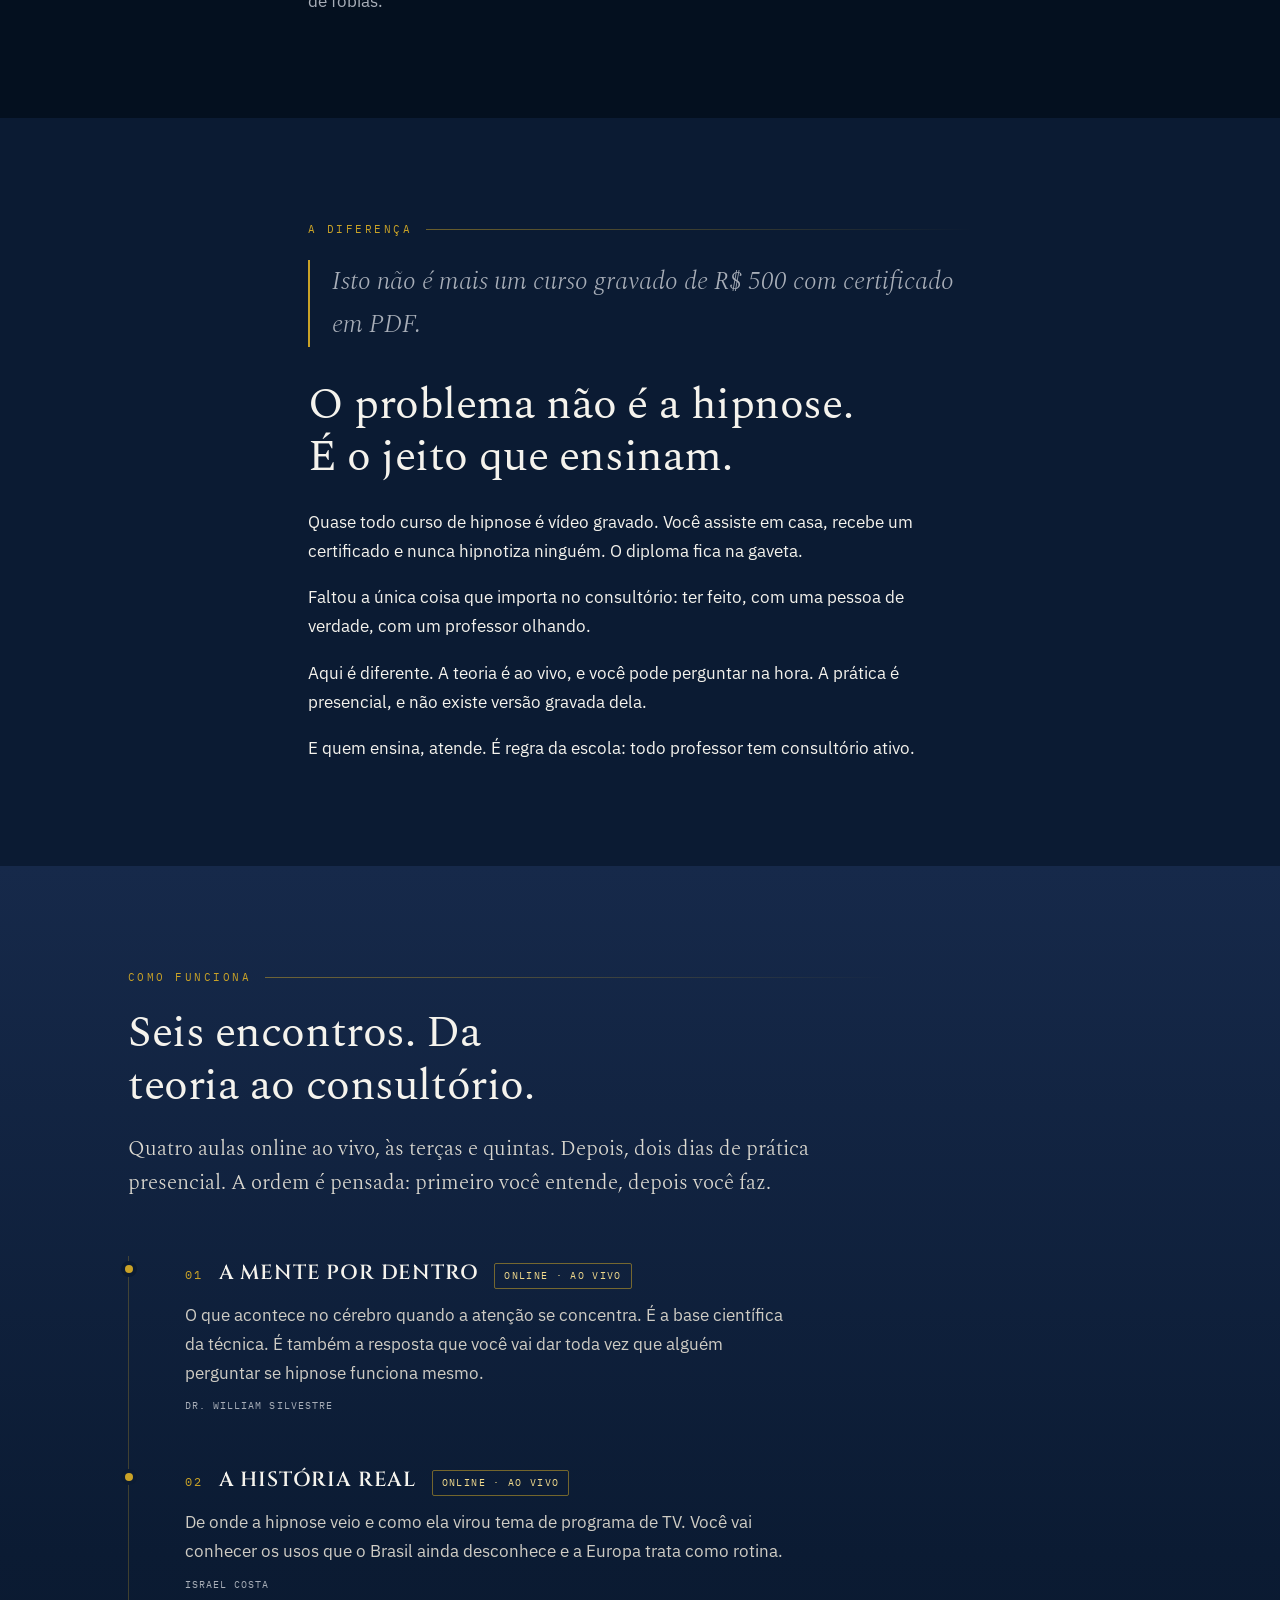
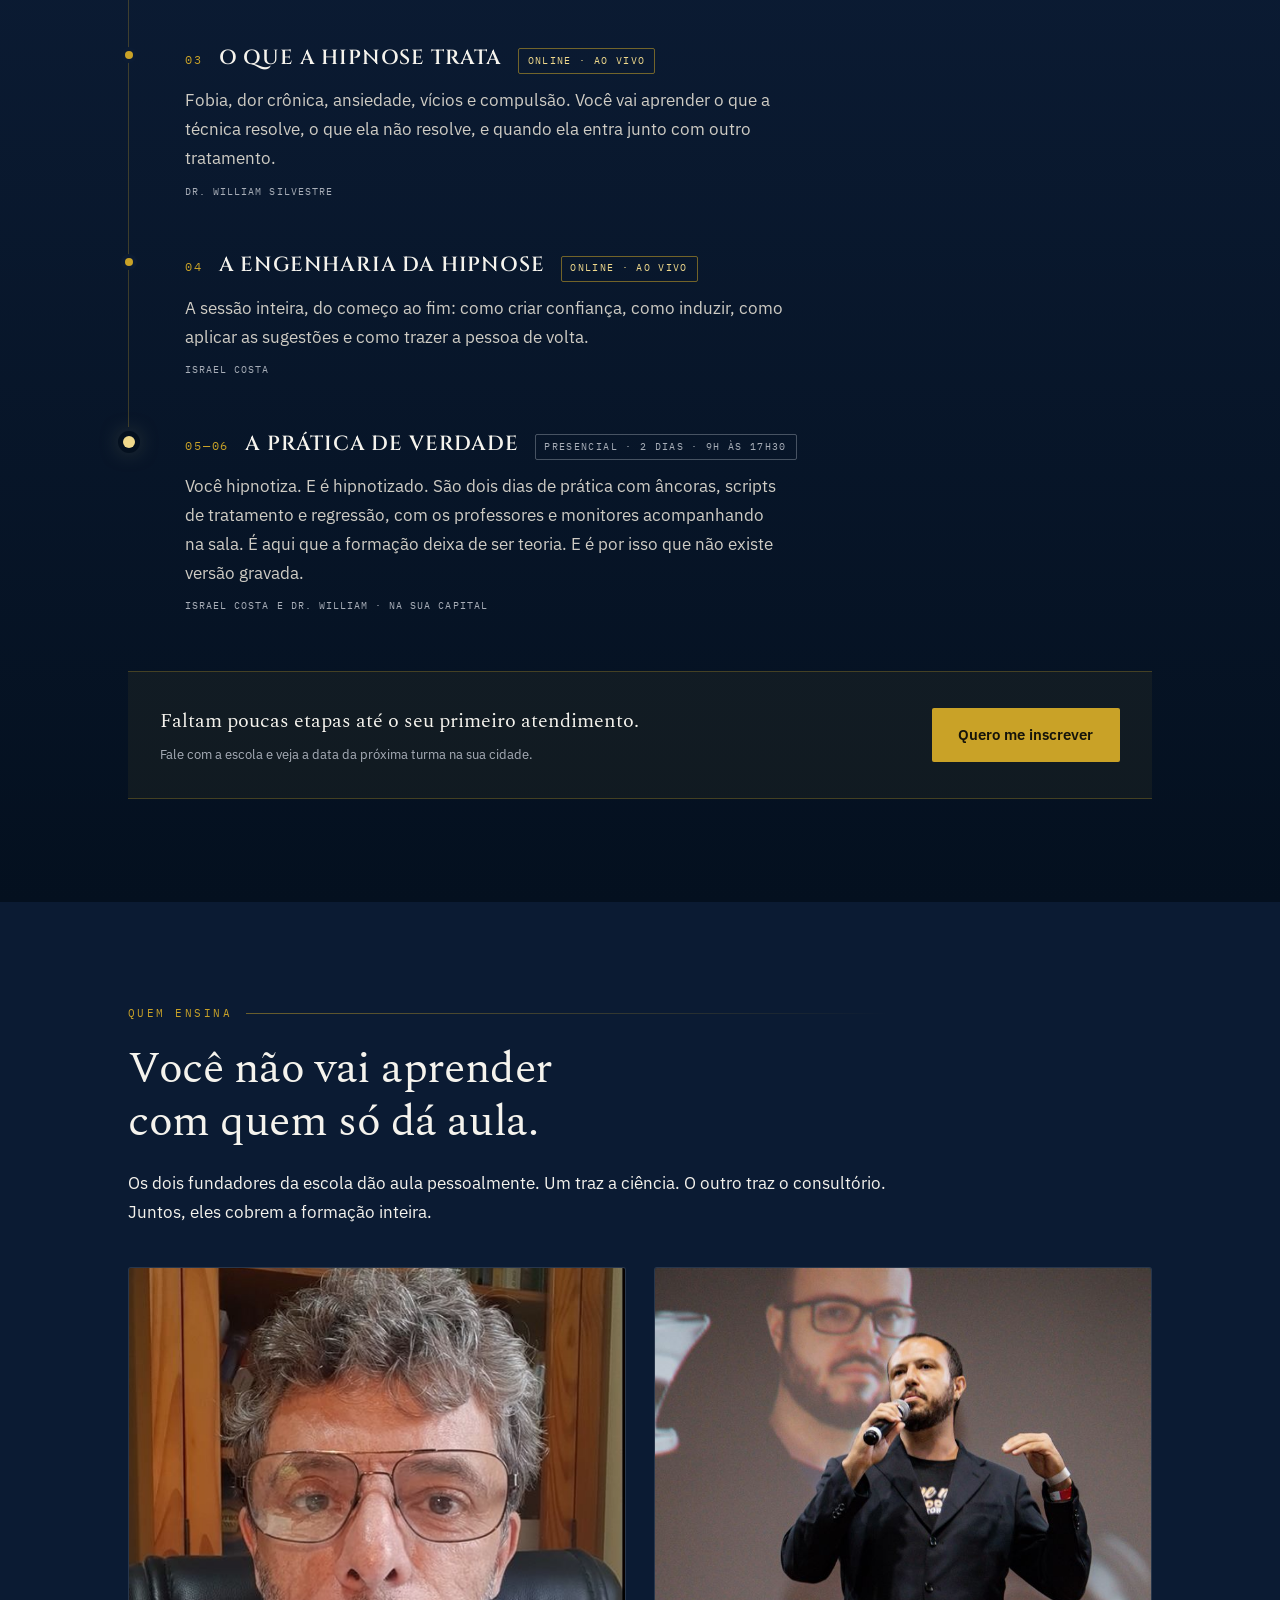
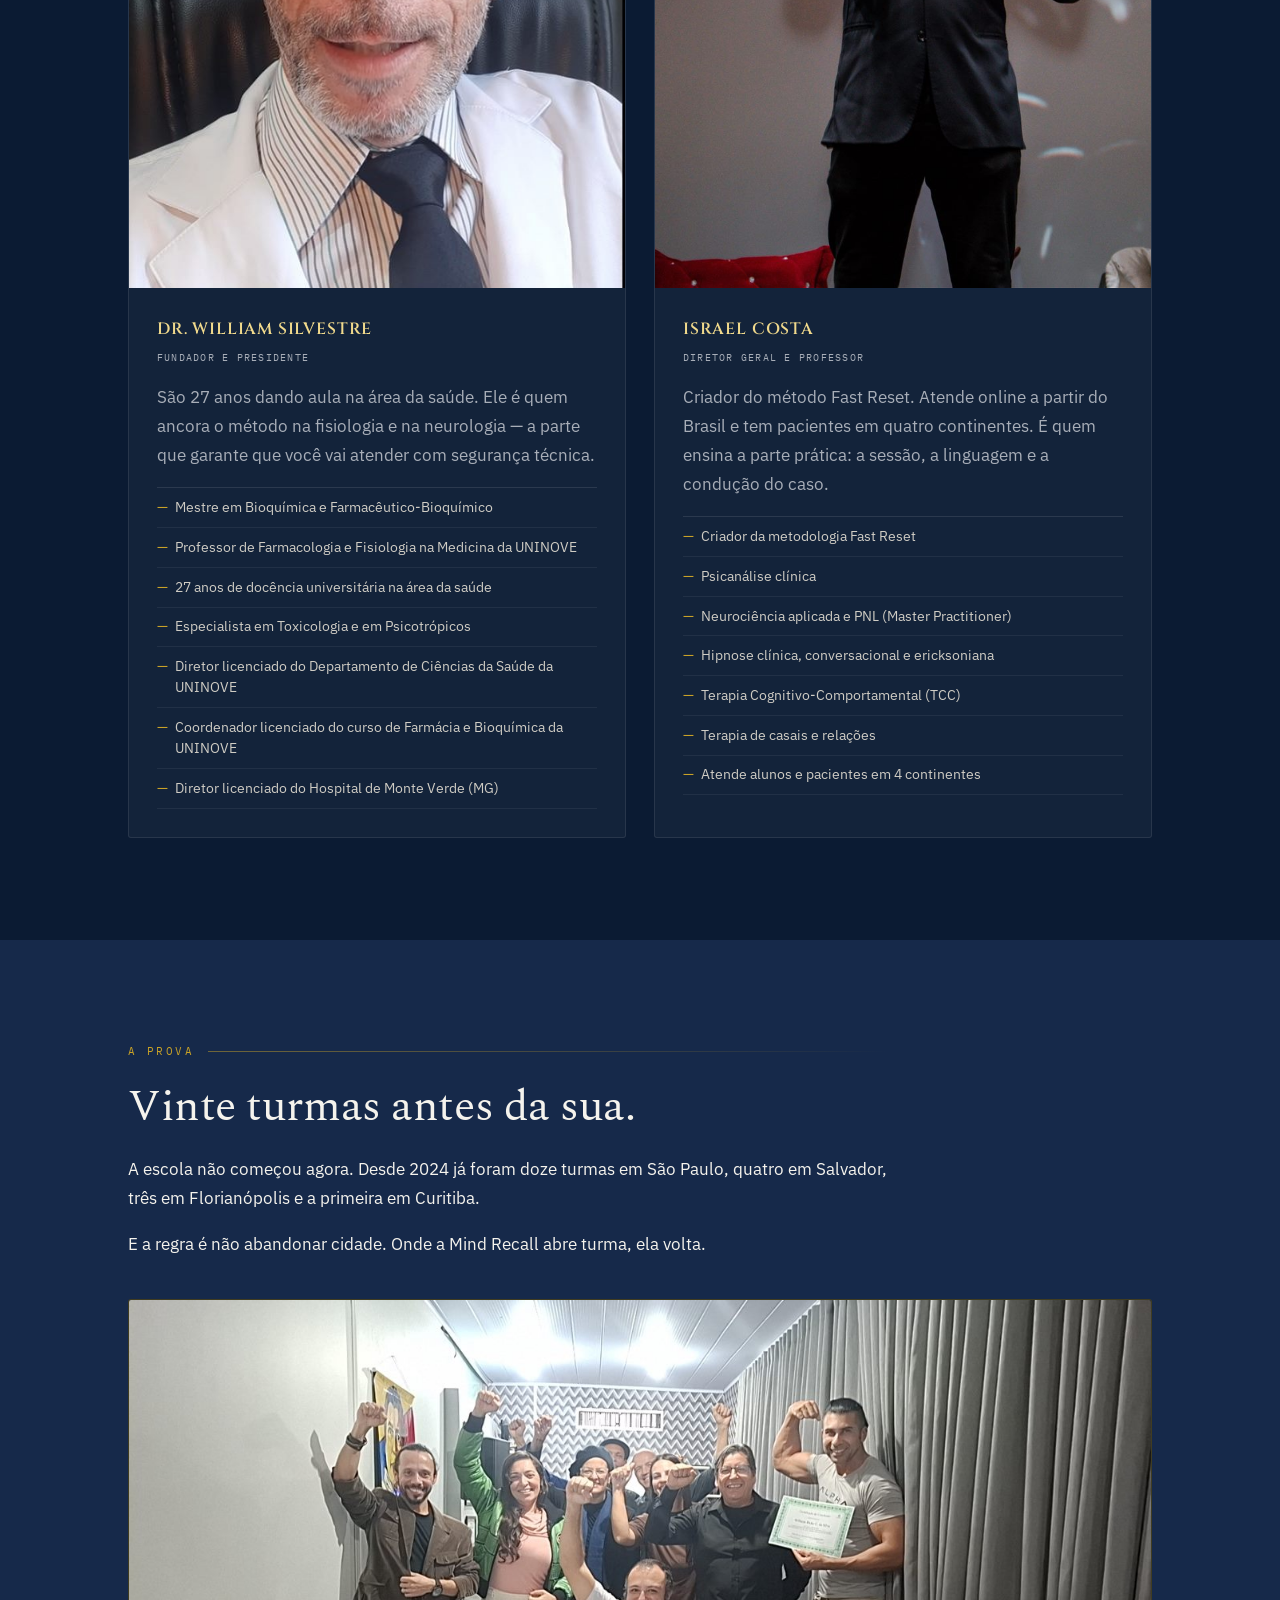
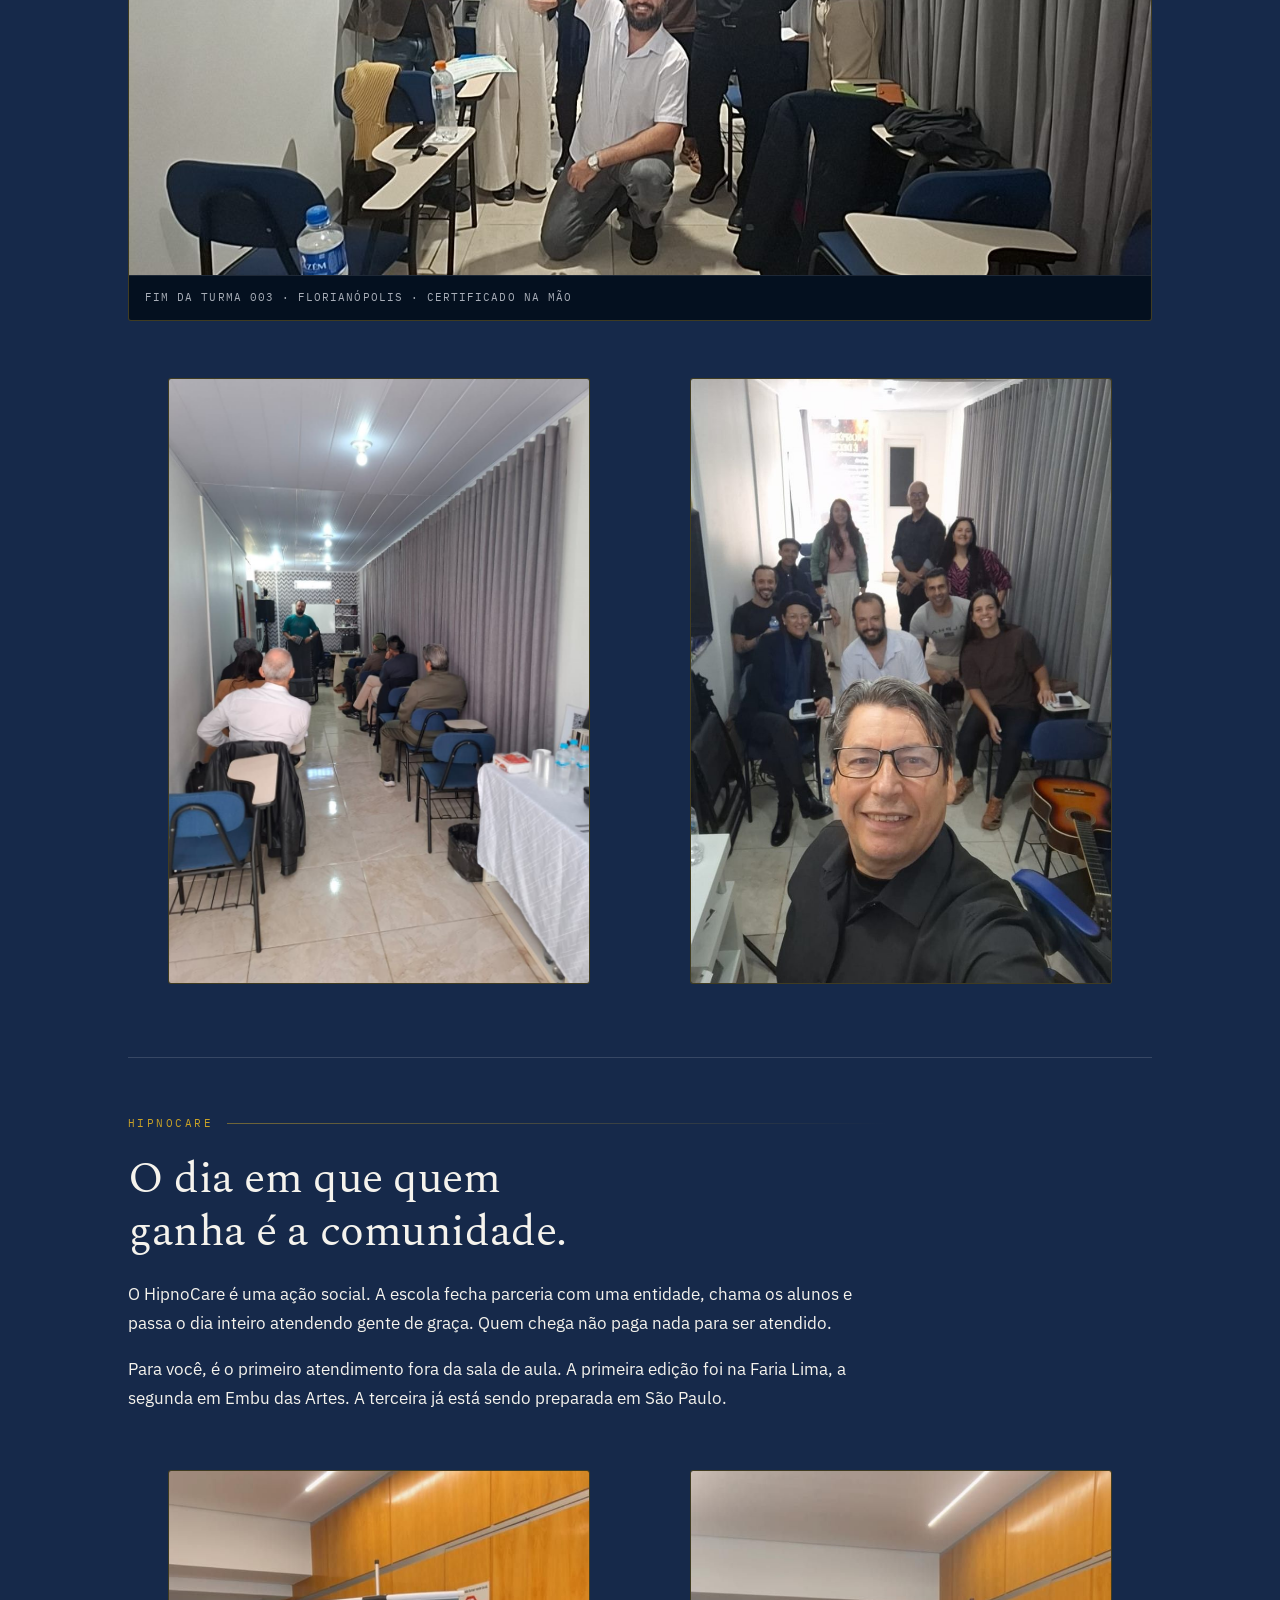
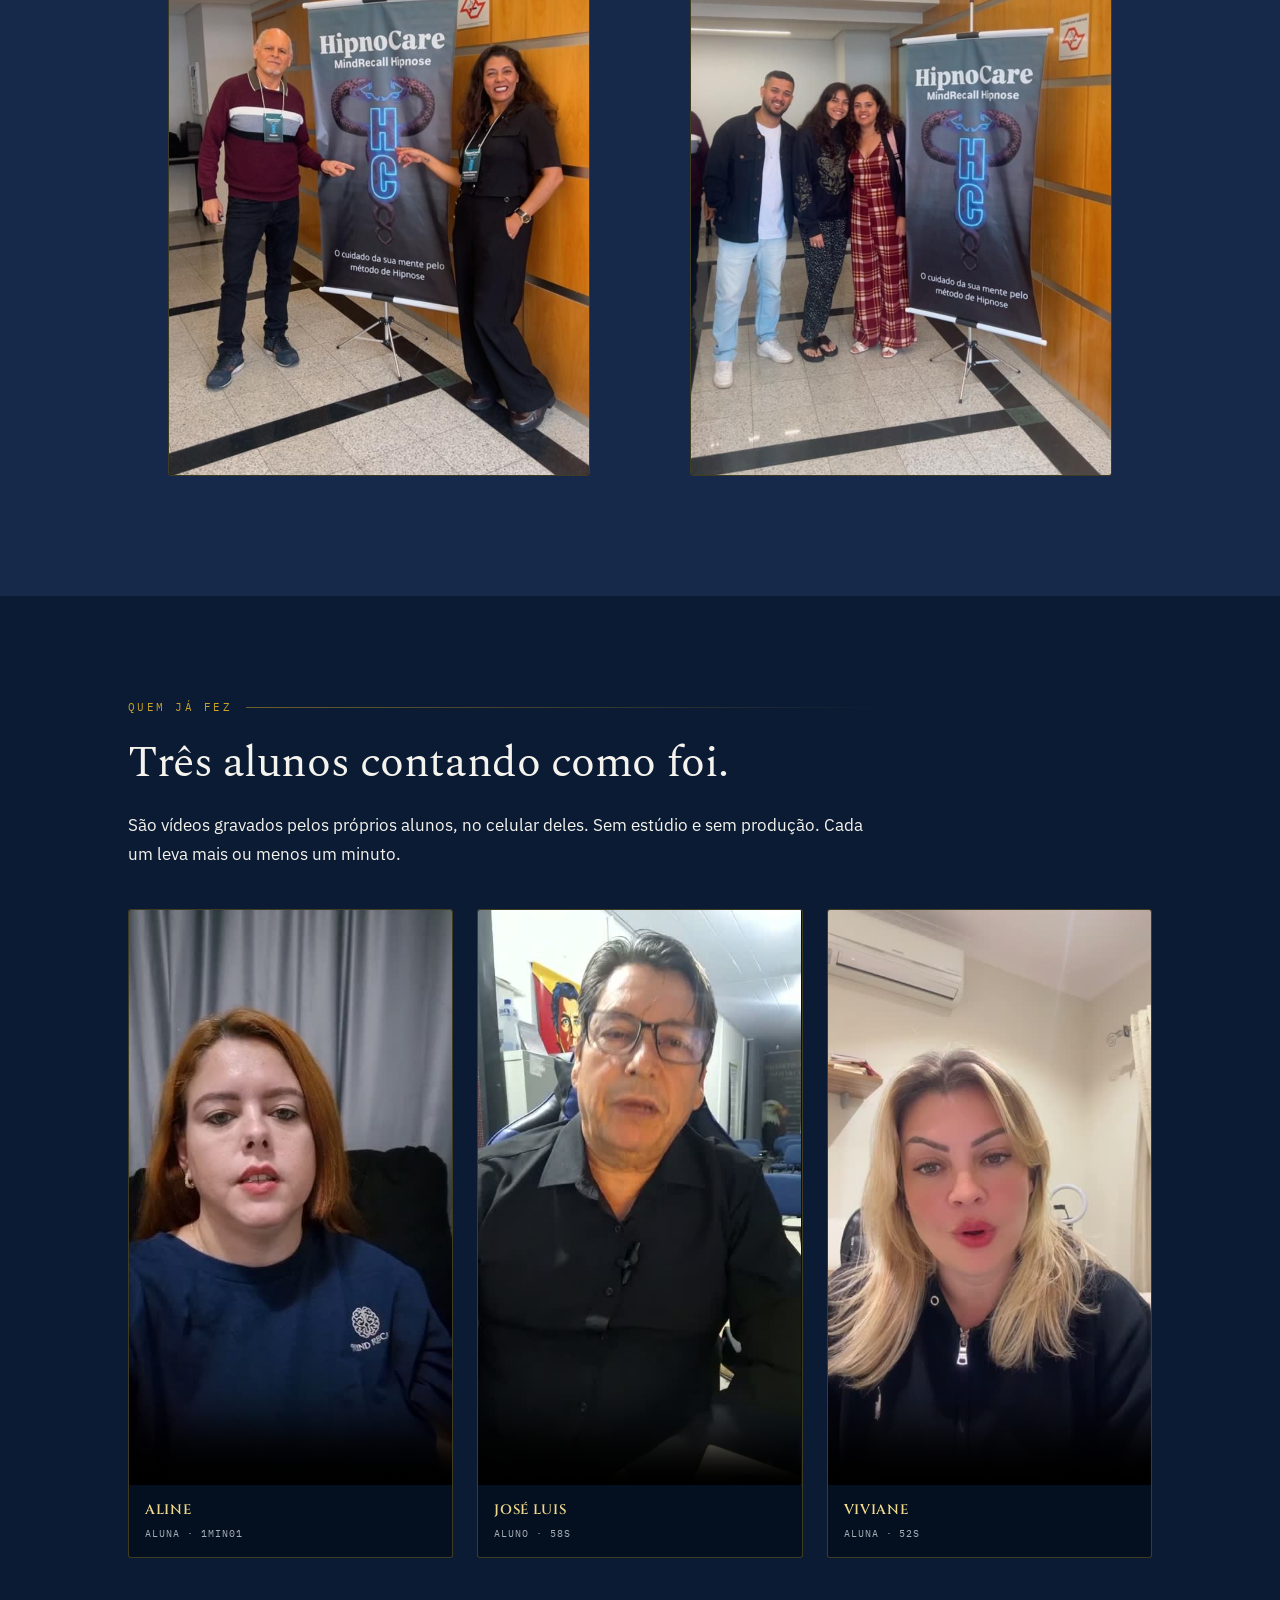
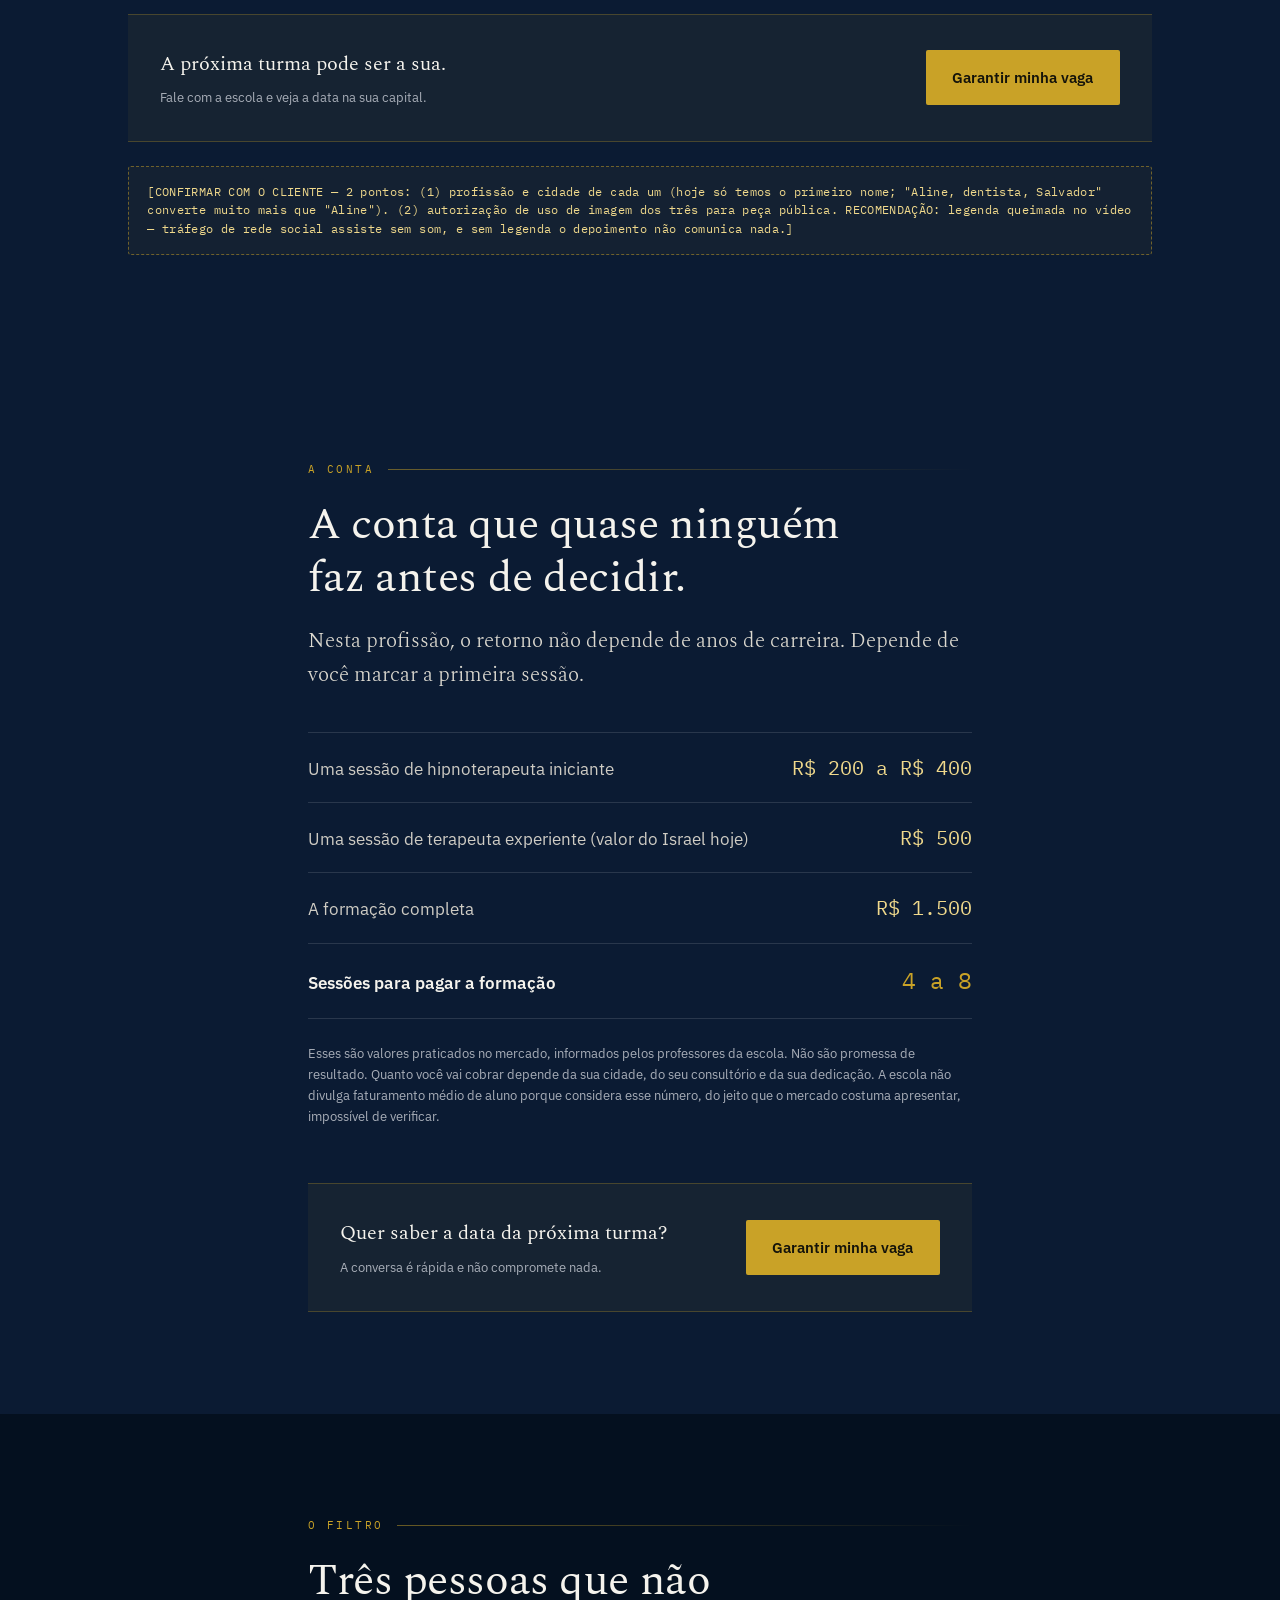
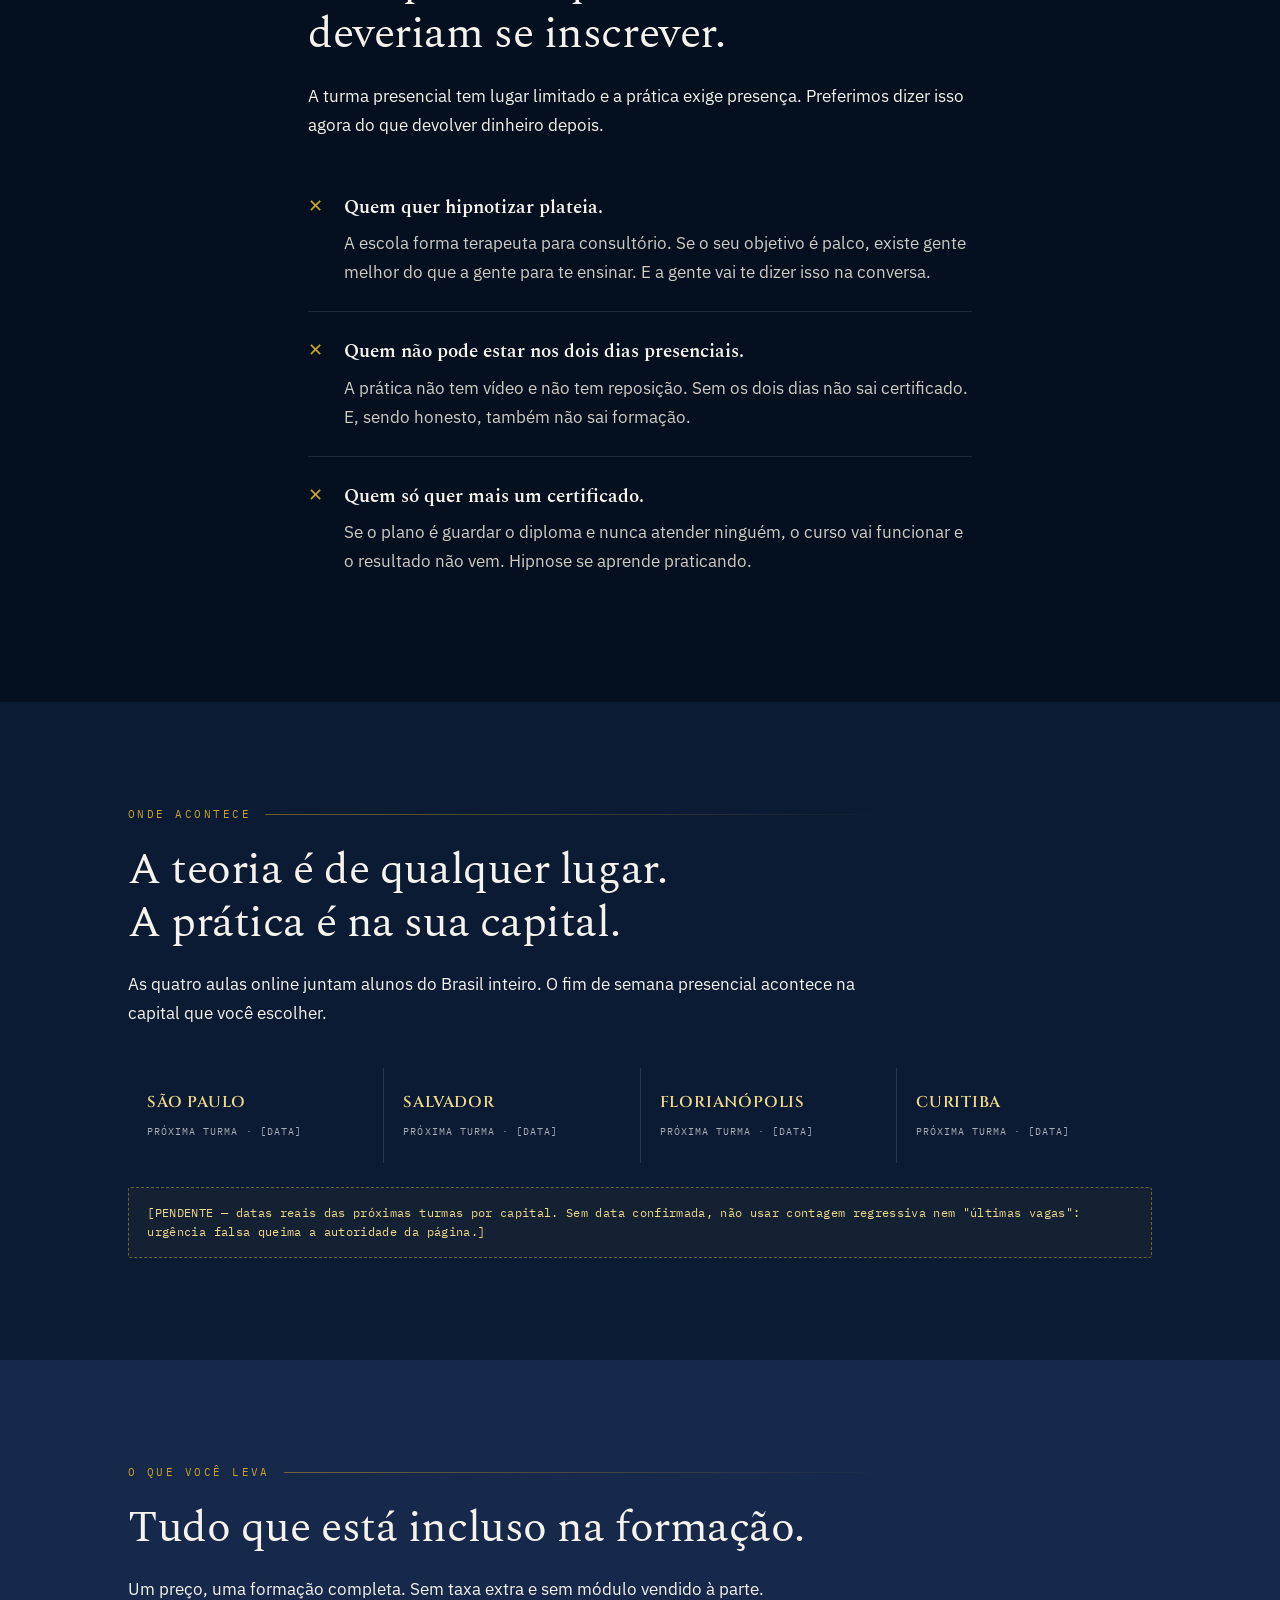
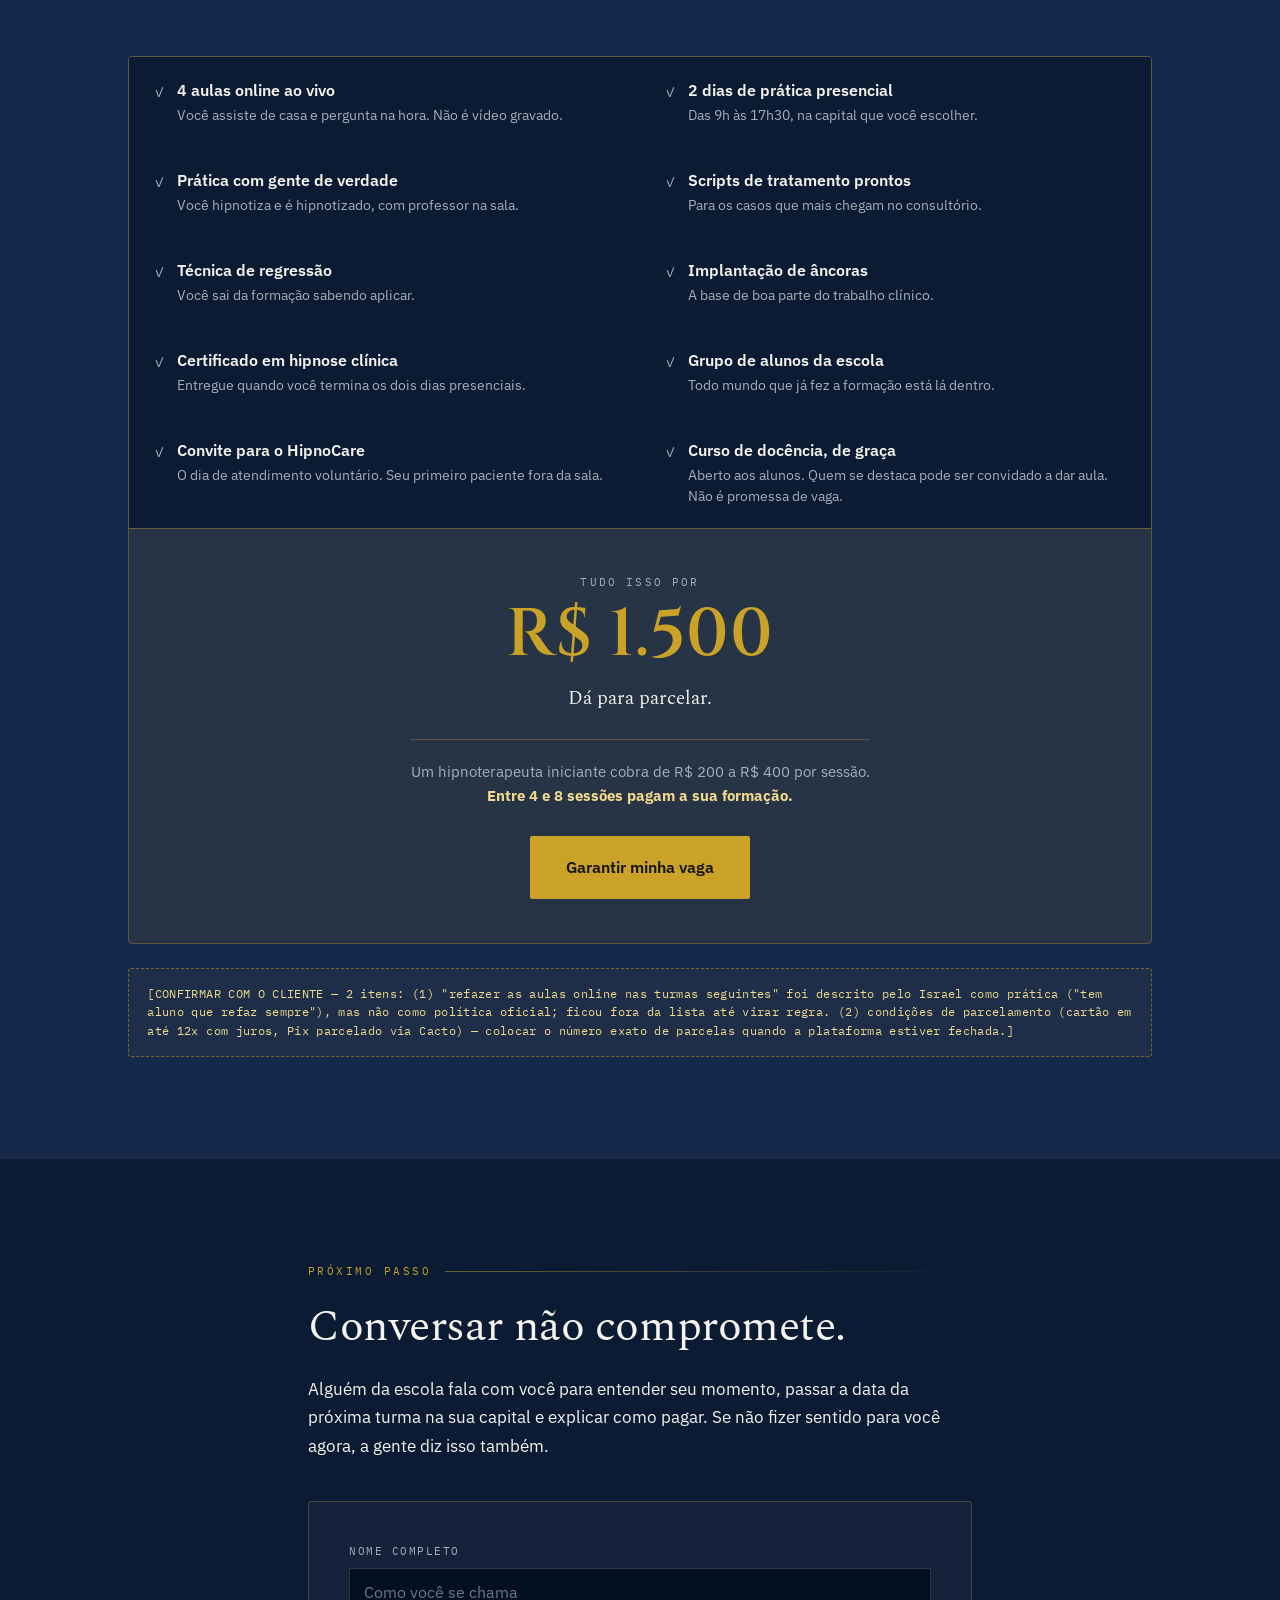
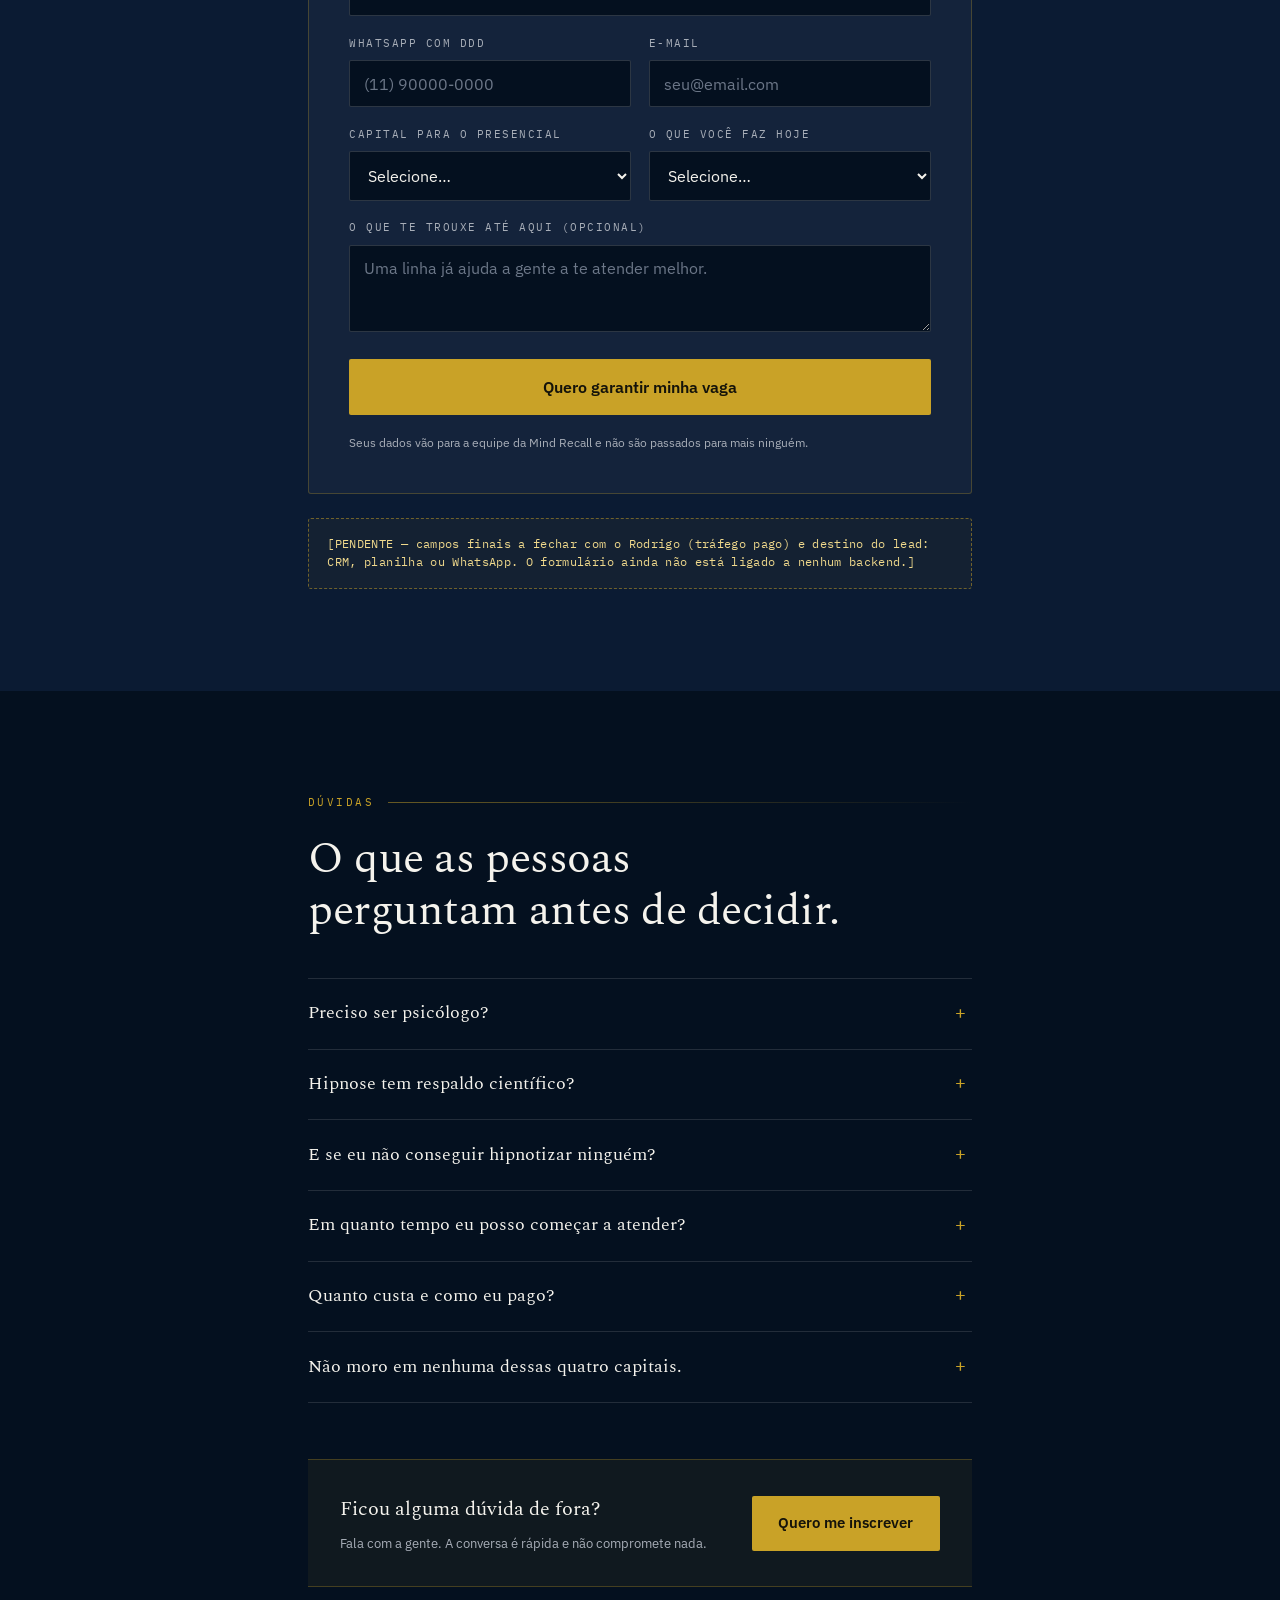
==== commit 1495d45f: "Reescreve titulo do HipnoCare "O dia em que a escola nao ganha nada" era enquadramento negativo e im" ====
--- a/index.html
+++ b/index.html
@@ -593,10 +593,10 @@
     <div class="rise" style="margin-top:clamp(2.5rem,5vw,3.5rem);border-top:1px solid rgba(255,255,255,.14);padding-top:clamp(2.5rem,5vw,3.5rem)">
       <div class="narrow">
         <p class="eyebrow">HipnoCare</p>
-        <h2 class="h-serif">O dia em que a escola não ganha nada.</h2>
+        <h2 class="h-serif">O dia em que quem ganha é a comunidade.</h2>
         <p style="margin-top:1.3rem">
           O HipnoCare é uma ação social. A escola fecha parceria com uma entidade, chama os alunos
-          e passa o dia inteiro atendendo a comunidade de graça. Ninguém cobra nada. Nem a escola, nem o aluno.
+          e passa o dia inteiro atendendo gente de graça. Quem chega não paga nada para ser atendido.
         </p>
         <p style="margin-bottom:0">
           Para você, é o primeiro atendimento fora da sala de aula. A primeira edição foi na Faria Lima,
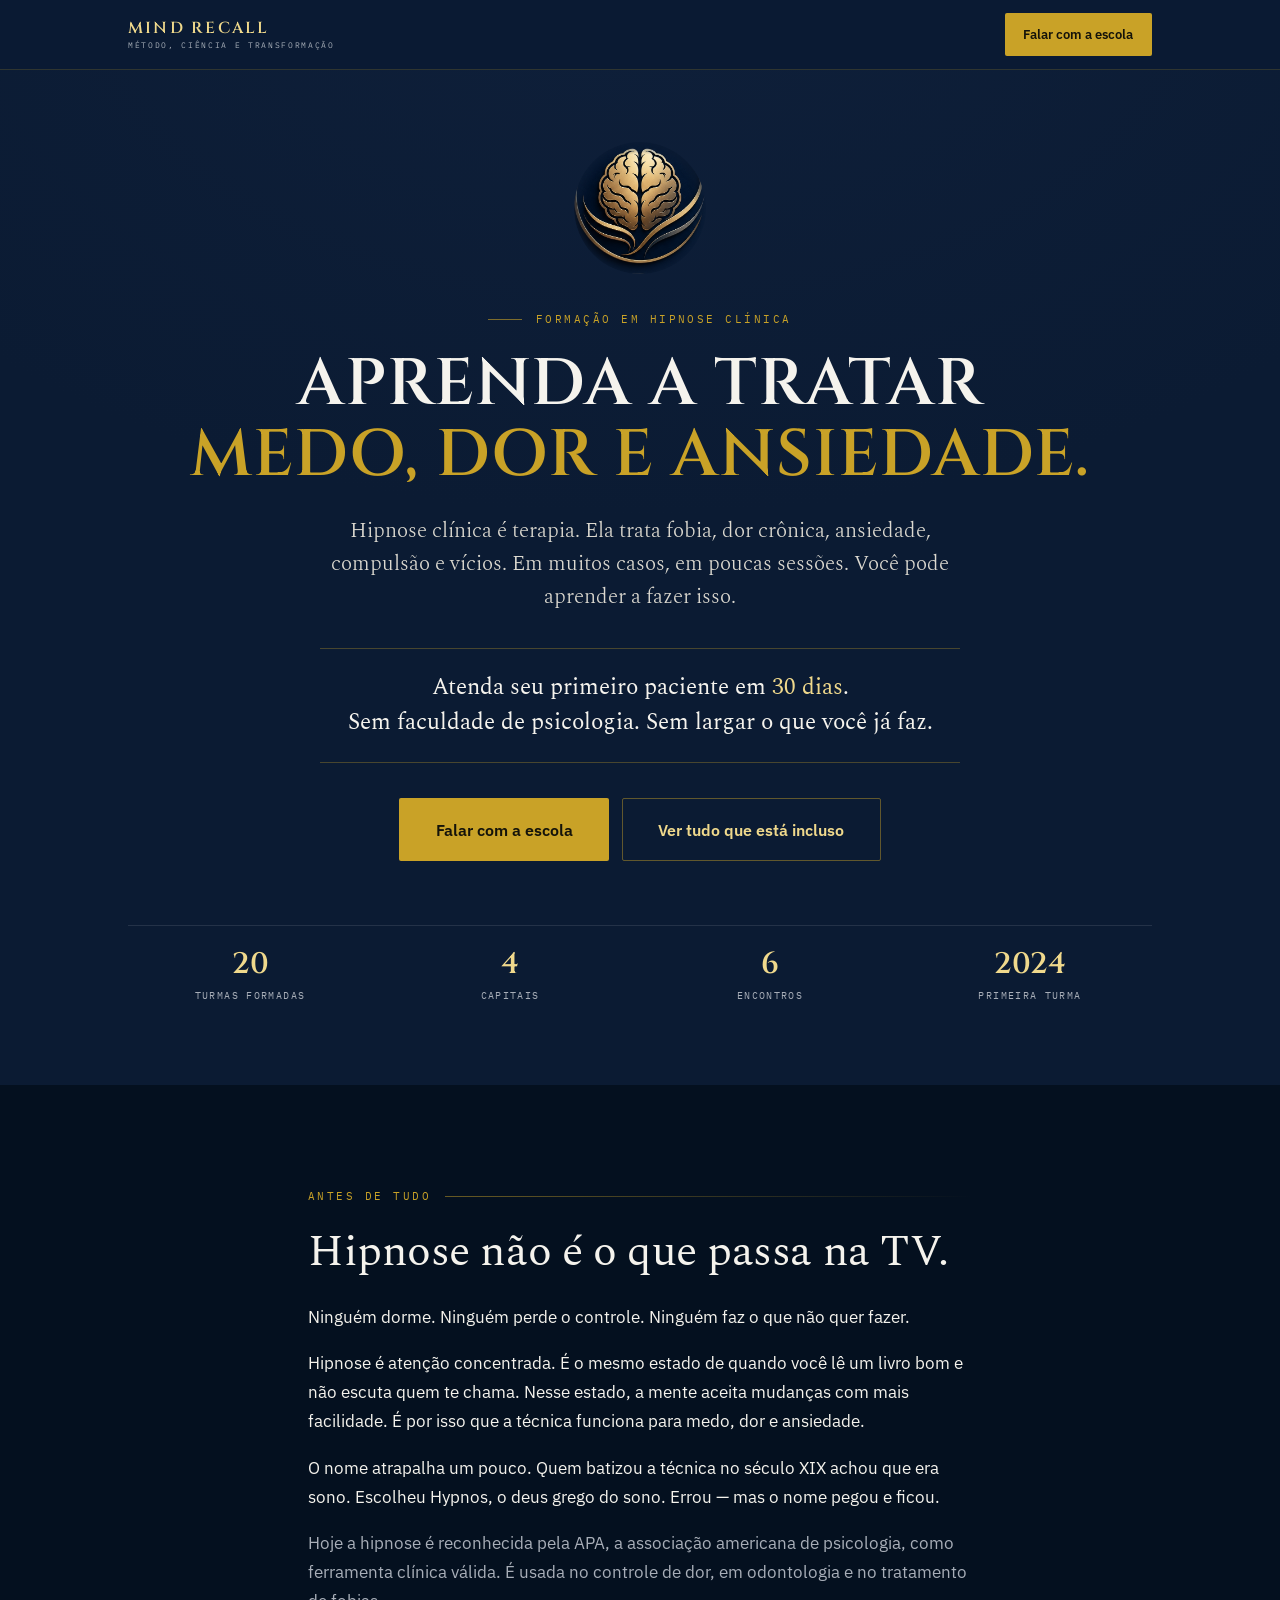
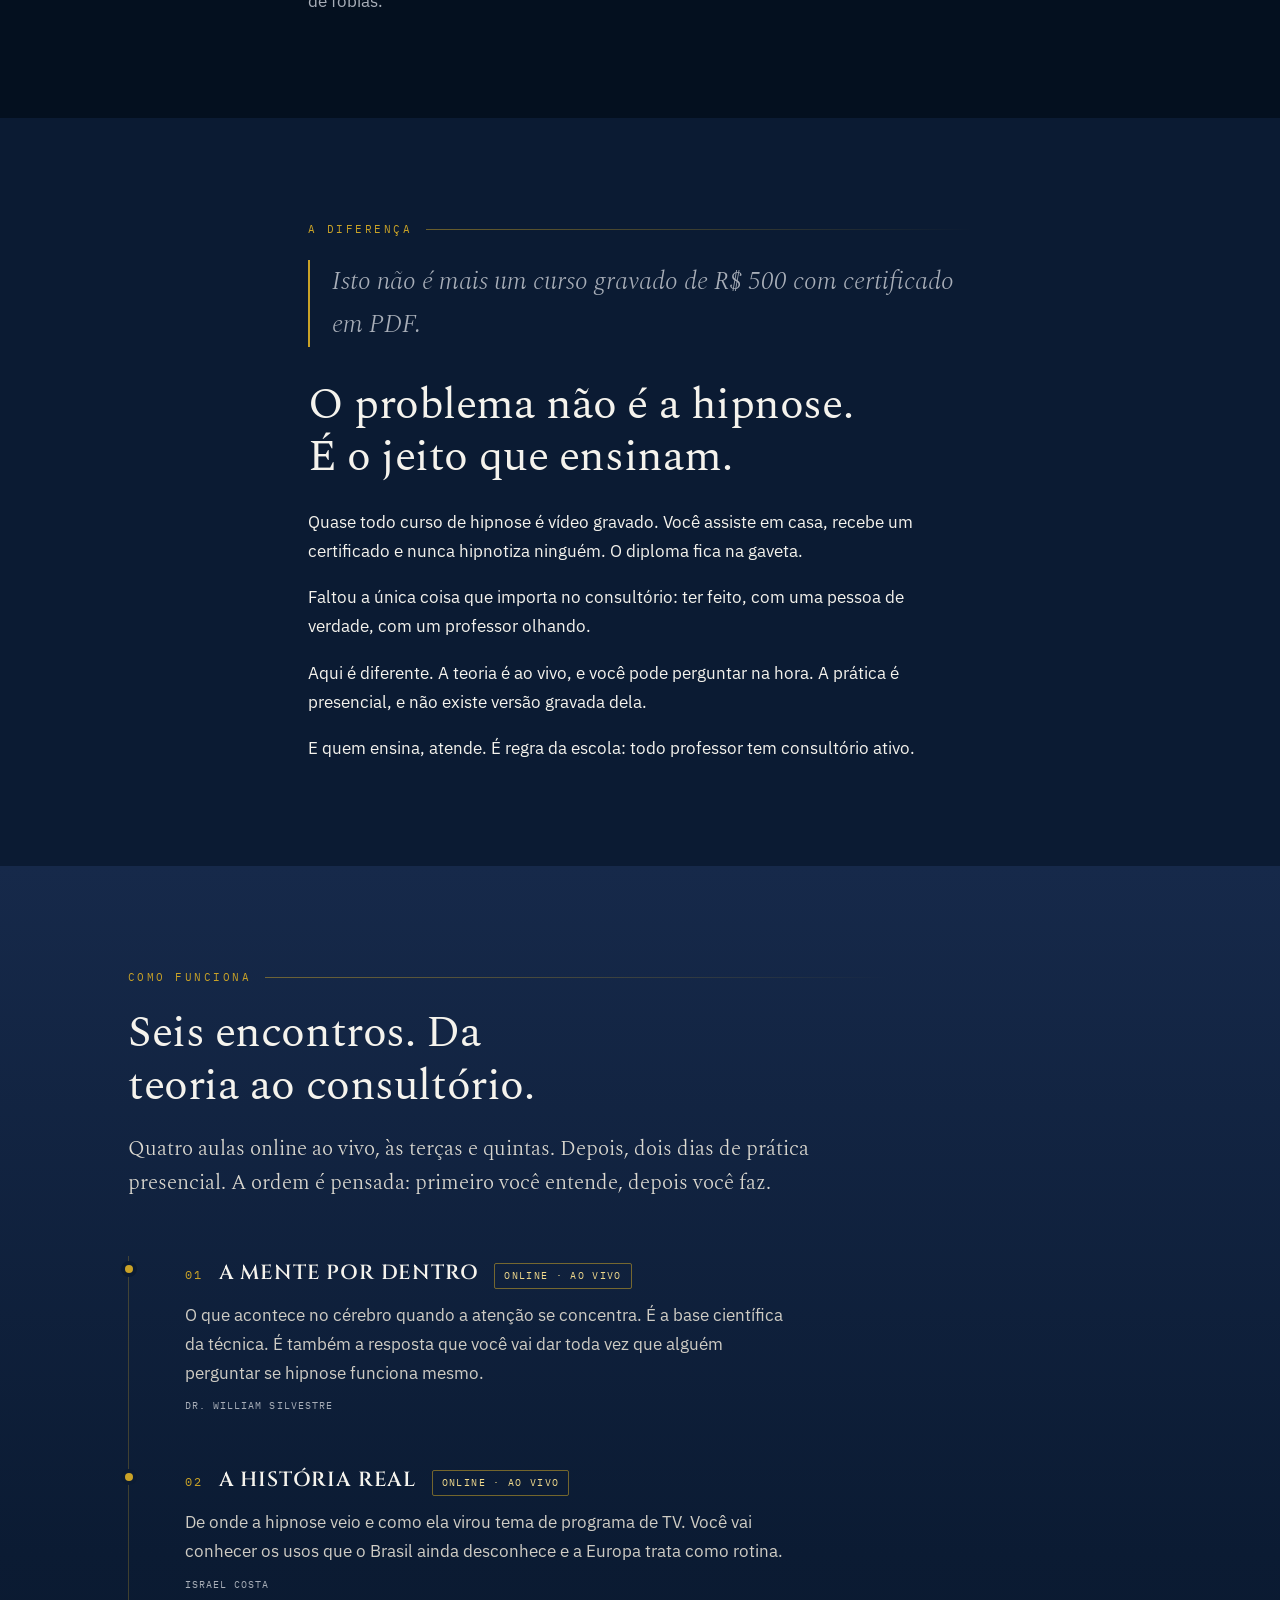
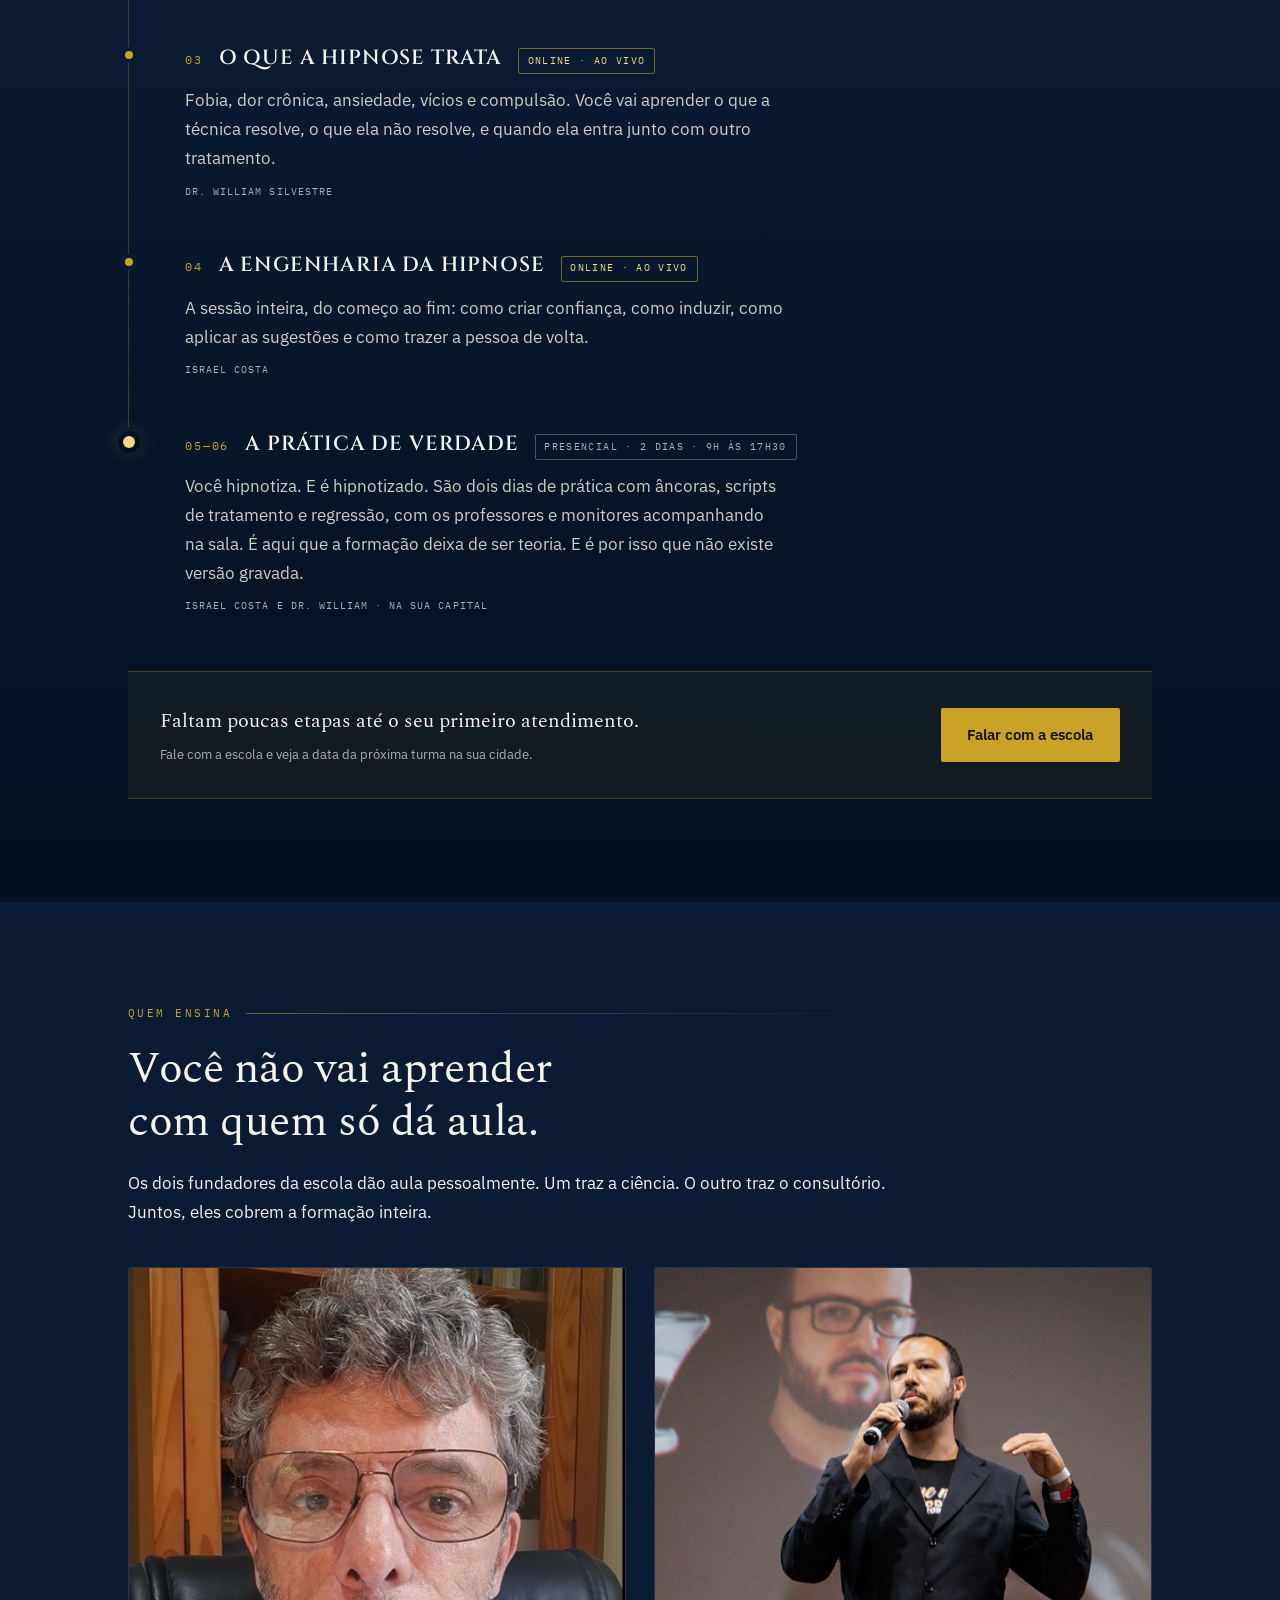
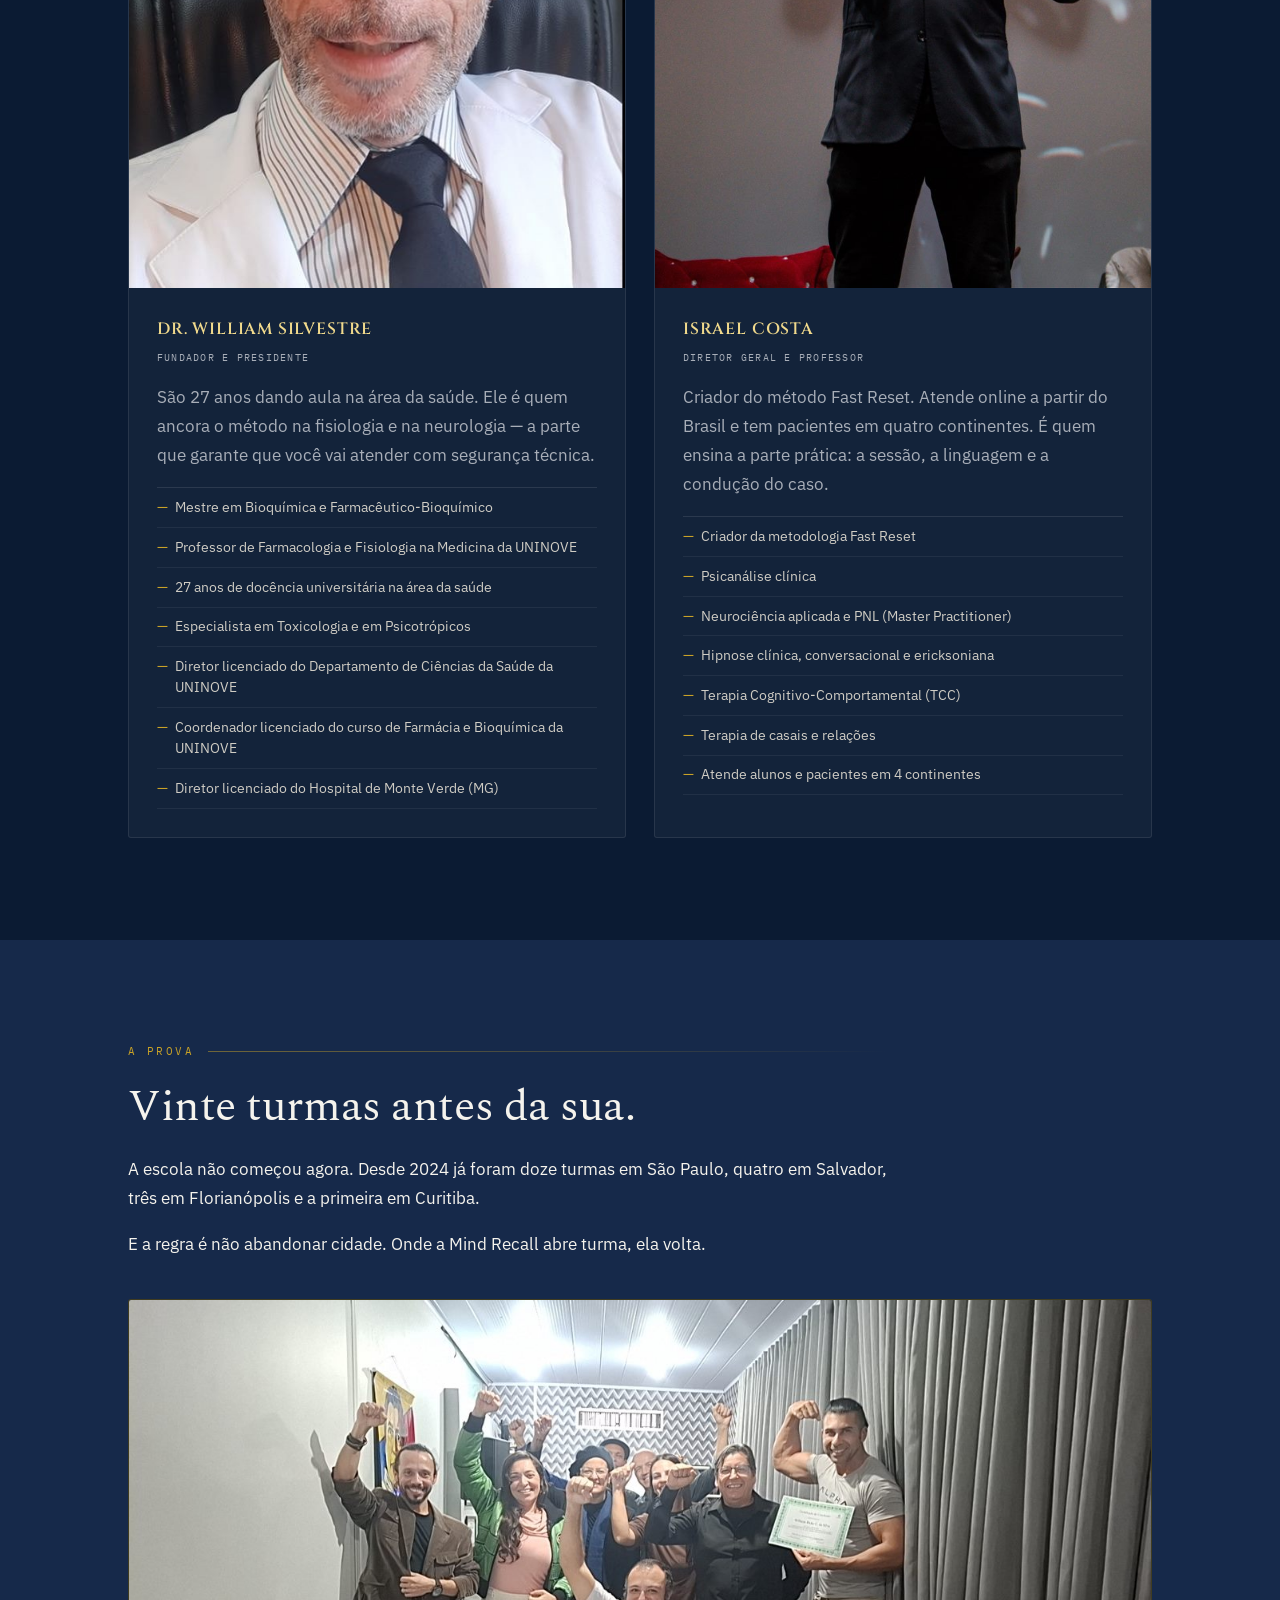
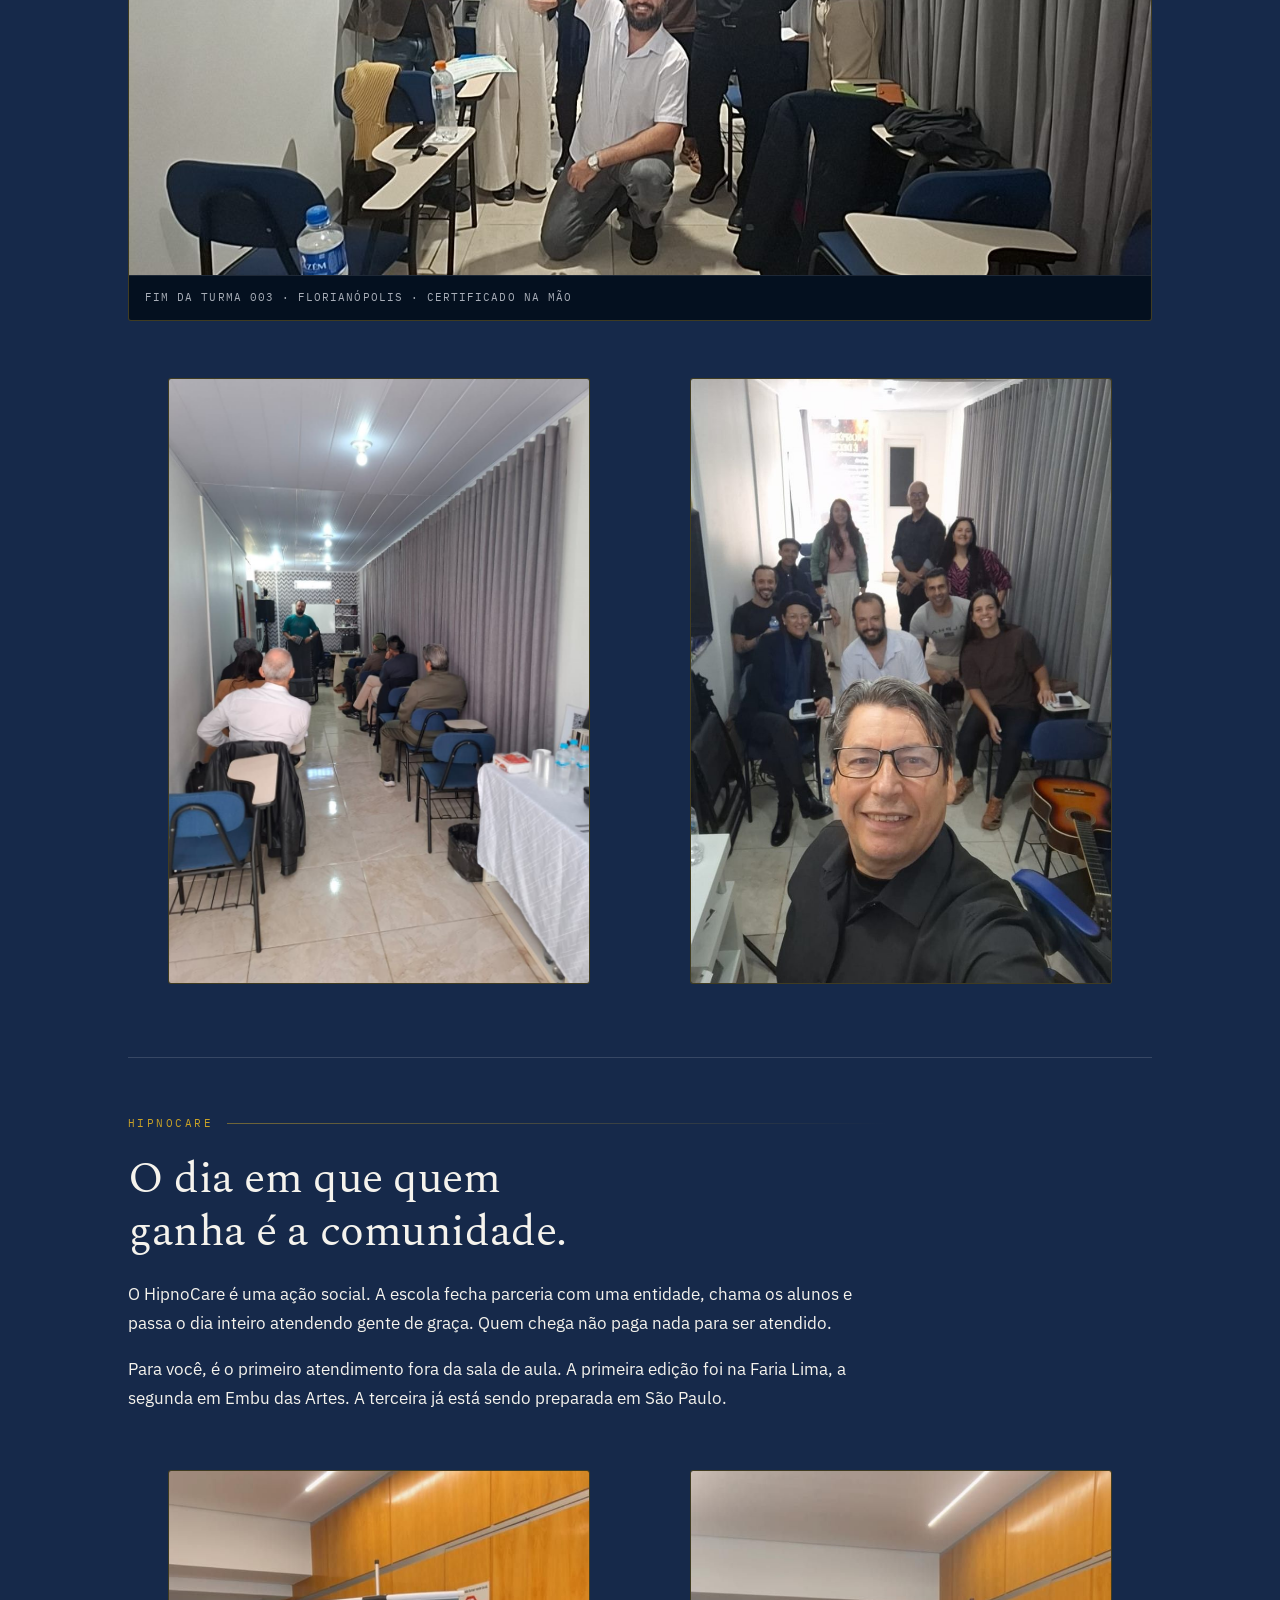
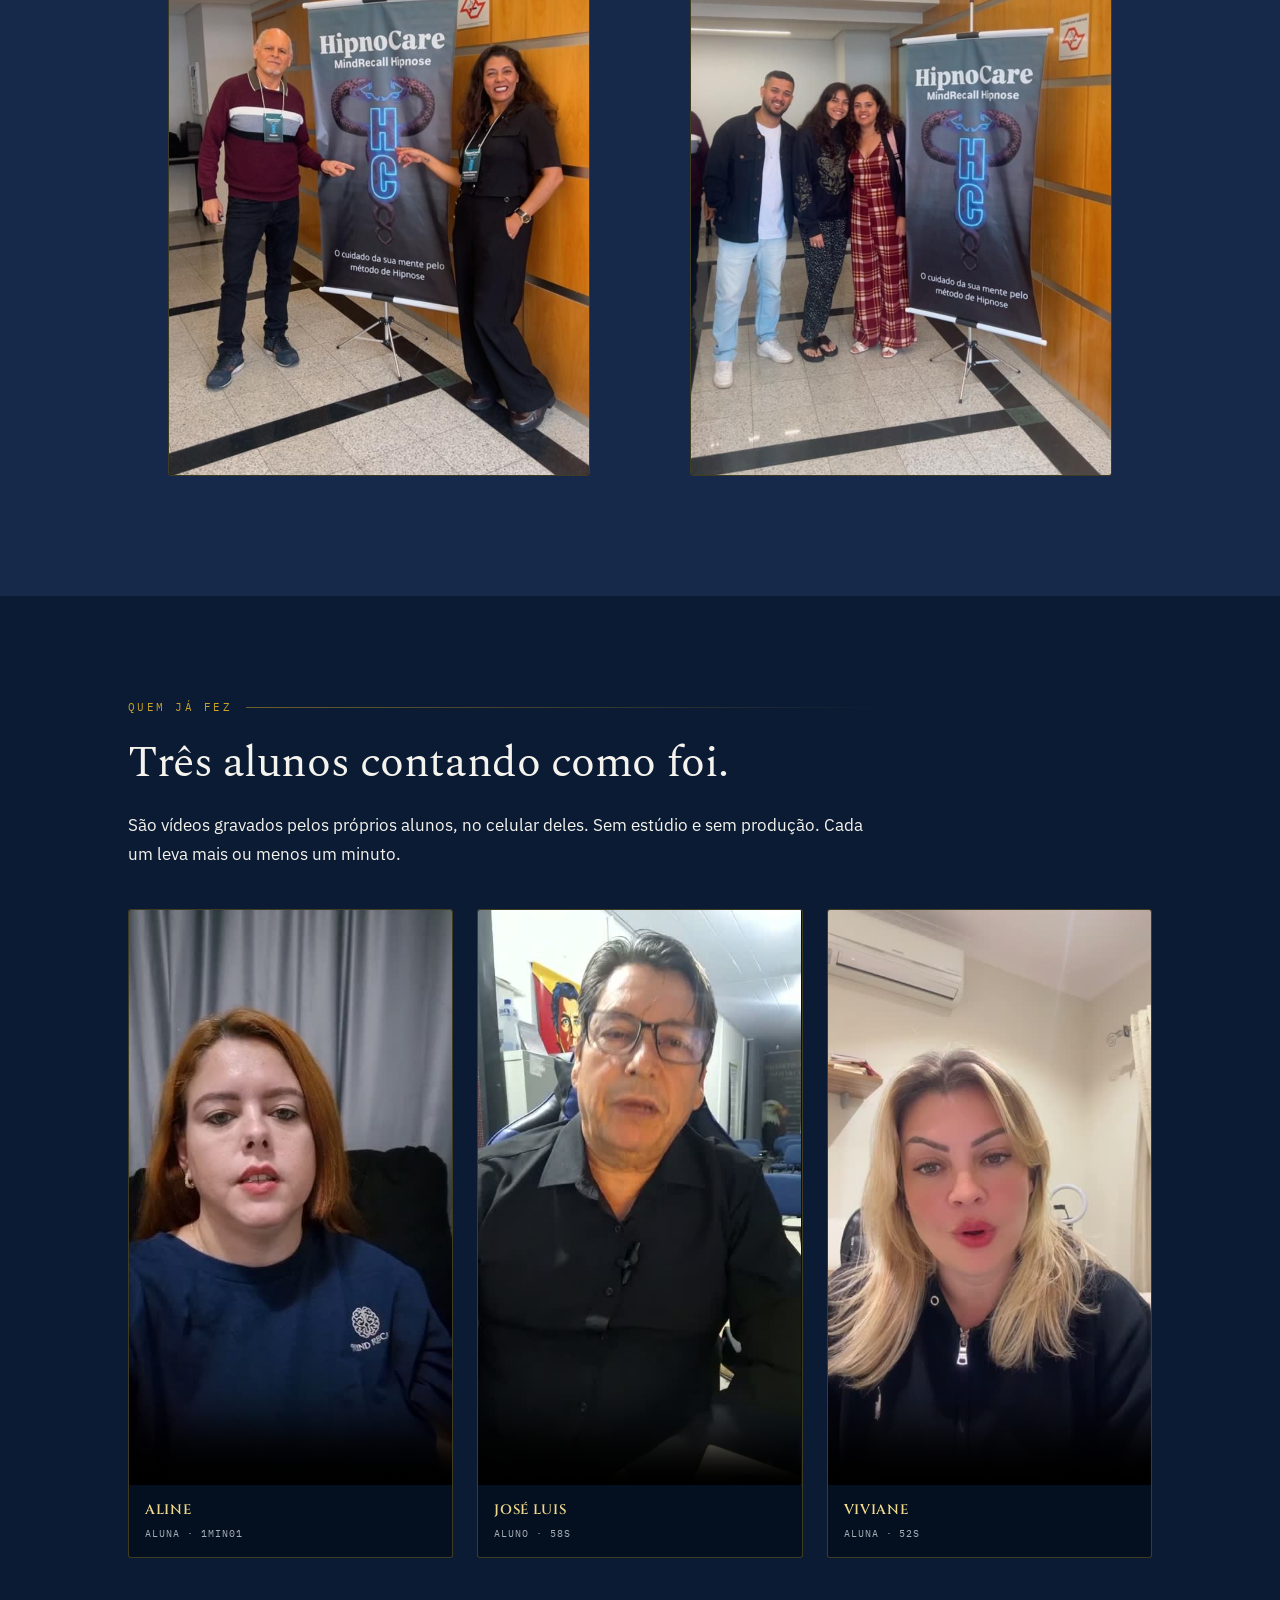
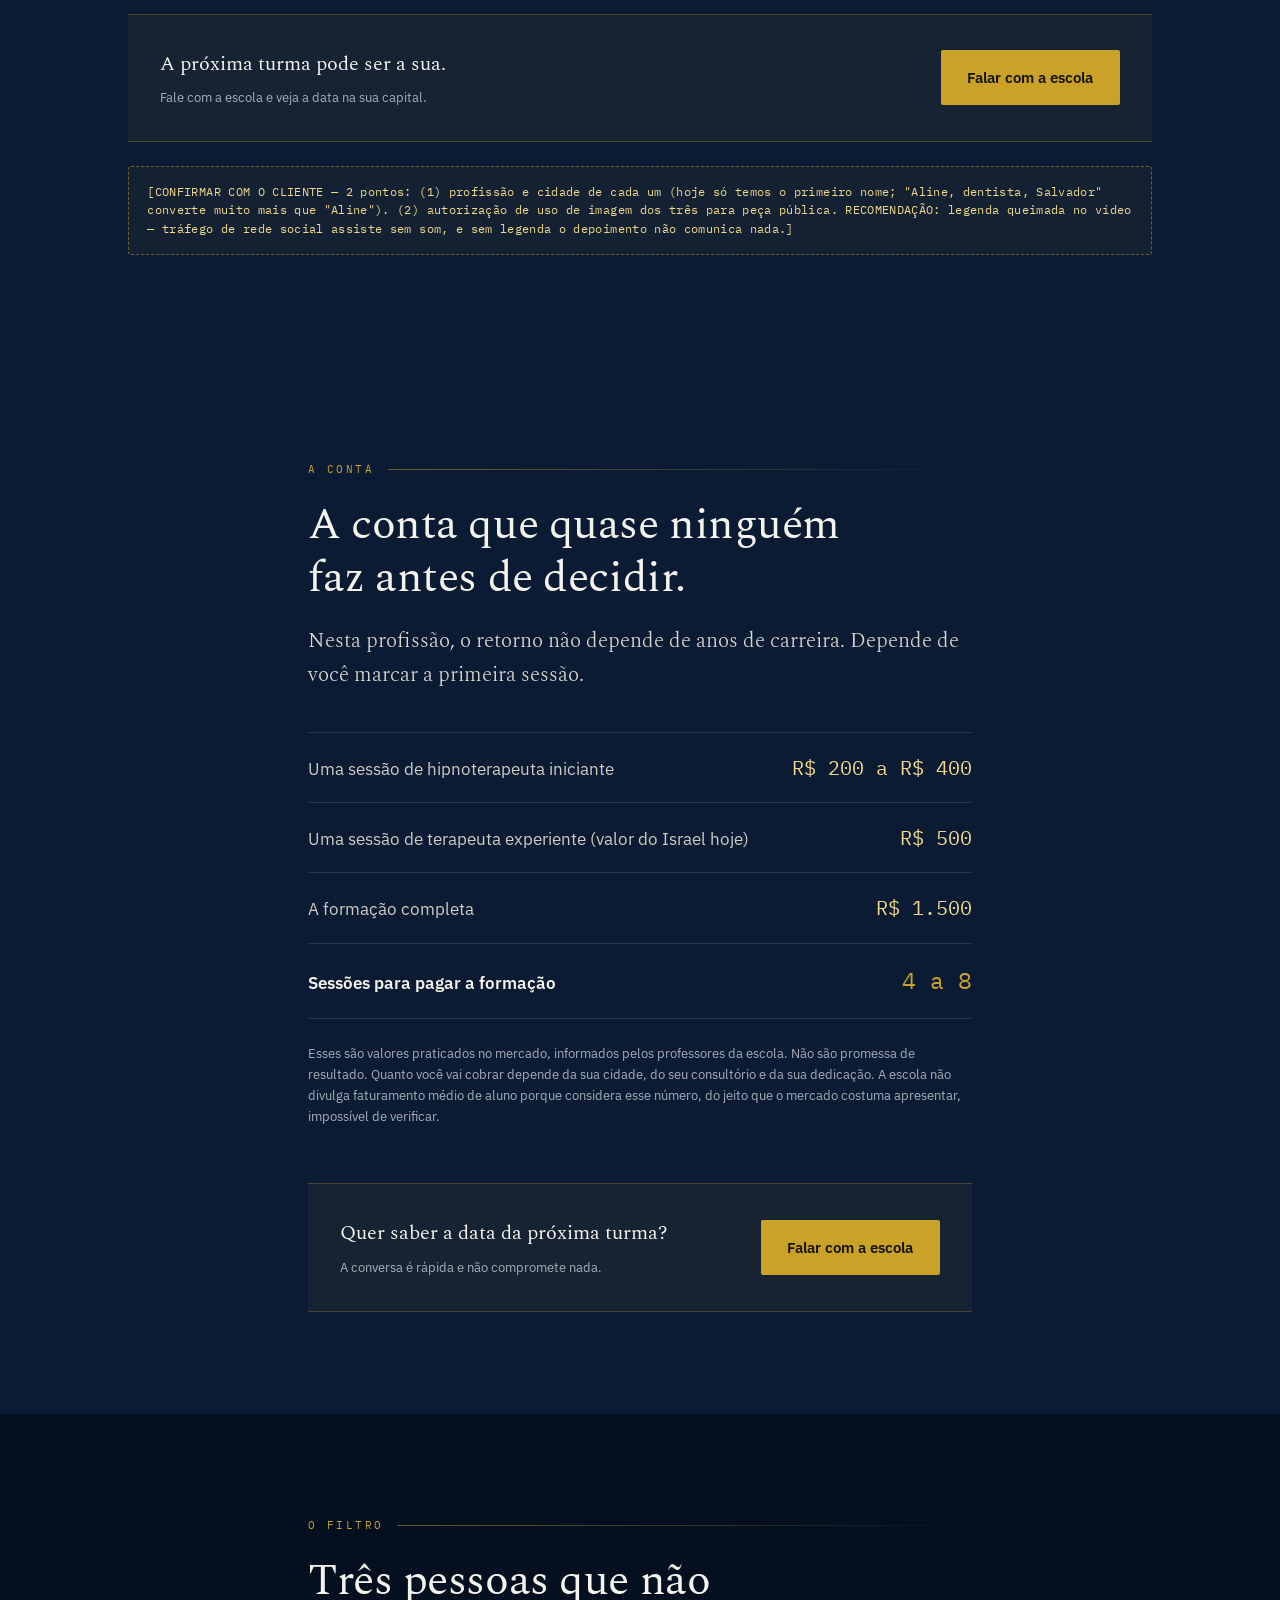
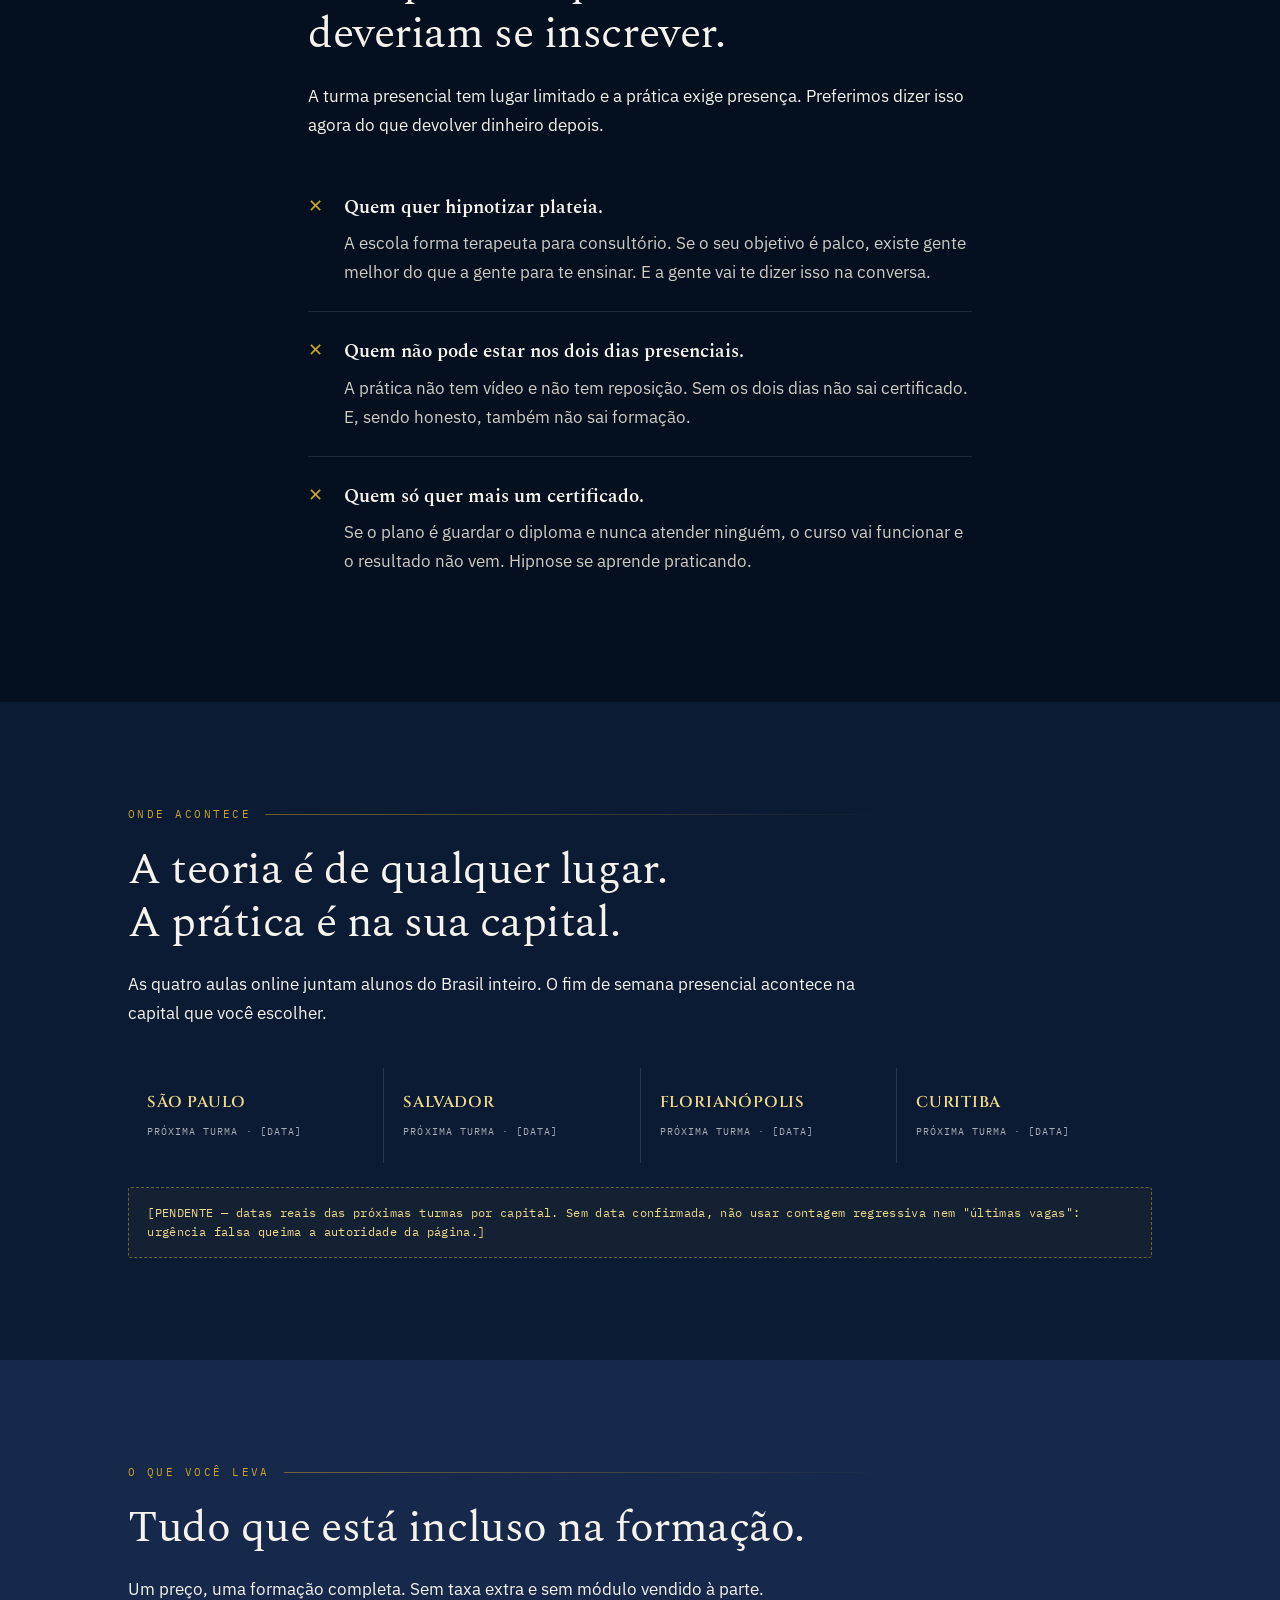
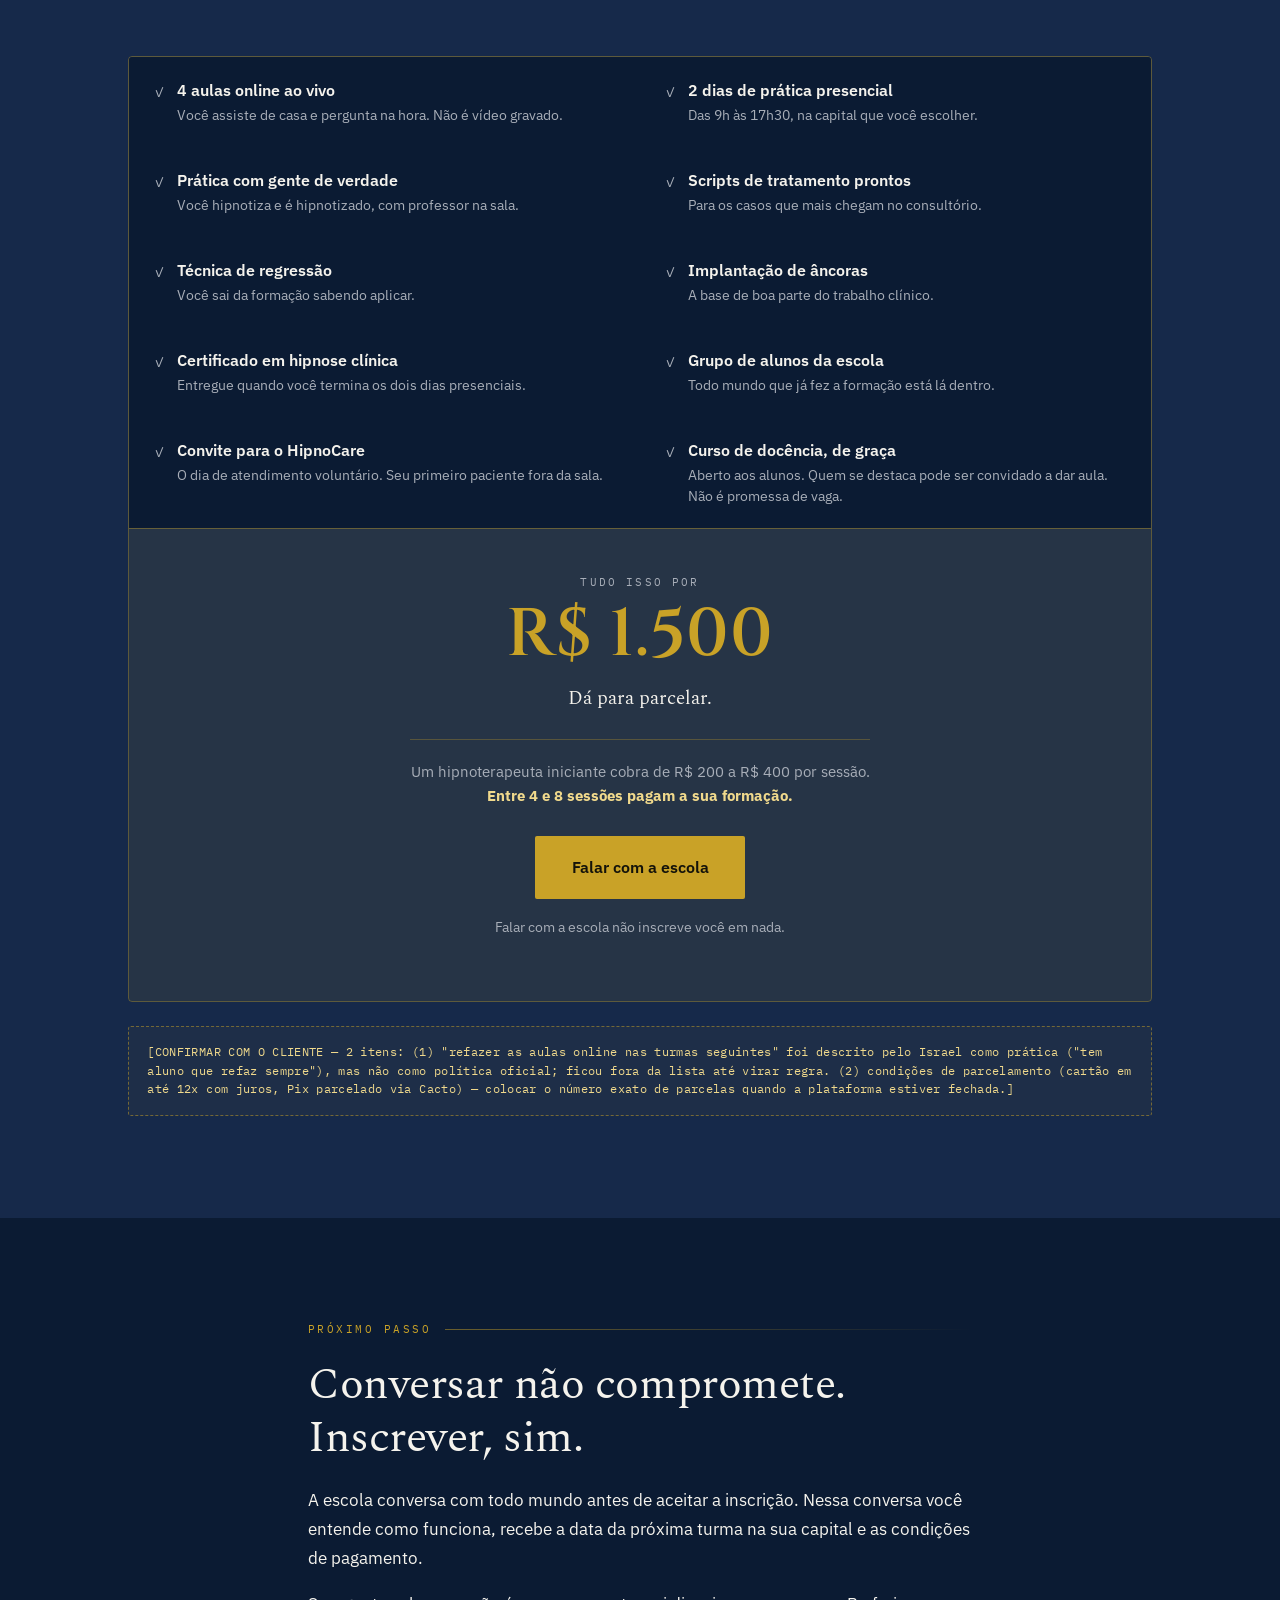
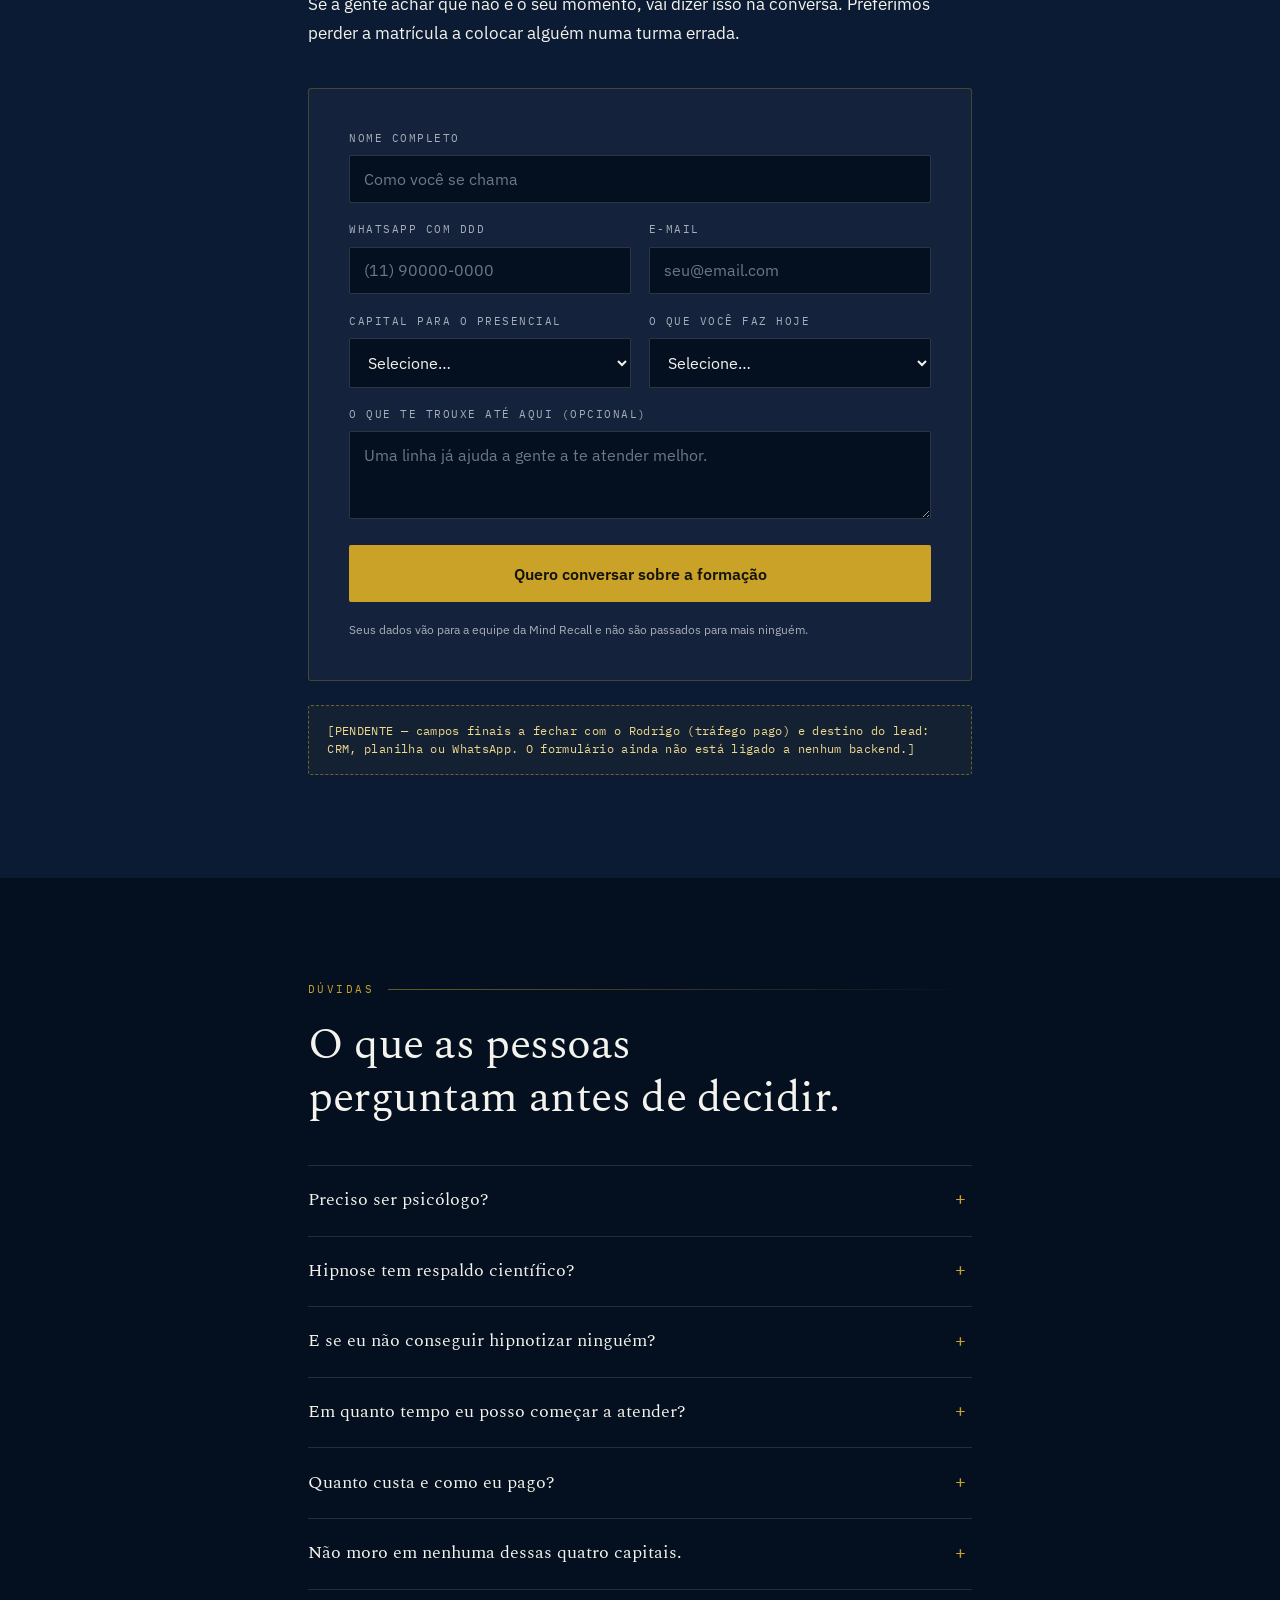
==== commit d9ebc3d1: "CTA: troca compromisso por conversa Cliente apontou que "Garantir minha vaga" faz a pessoa achar que" ====
--- a/index.html
+++ b/index.html
@@ -327,7 +327,7 @@
       <b>MIND RECALL</b>
       <span>Método, ciência e transformação</span>
     </a>
-    <a class="btn btn-gold btn-sm" href="#inscricao">Garantir minha vaga</a>
+    <a class="btn btn-gold btn-sm" href="#inscricao">Falar com a escola</a>
   </div>
 </nav>
 
@@ -350,7 +350,7 @@
     </p>
 
     <div class="cta-row">
-      <a class="btn btn-gold btn-lg" href="#inscricao">Garantir minha vaga</a>
+      <a class="btn btn-gold btn-lg" href="#inscricao">Falar com a escola</a>
       <a class="btn btn-ghost btn-lg" href="#incluso">Ver tudo que está incluso</a>
     </div>
 
@@ -496,7 +496,7 @@
         Faltam poucas etapas até o seu primeiro atendimento.
         <small>Fale com a escola e veja a data da próxima turma na sua cidade.</small>
       </p>
-      <a class="btn btn-gold" href="#inscricao">Quero me inscrever</a>
+      <a class="btn btn-gold" href="#inscricao">Falar com a escola</a>
     </div>
   </div>
 </section>
@@ -673,7 +673,7 @@
         A próxima turma pode ser a sua.
         <small>Fale com a escola e veja a data na sua capital.</small>
       </p>
-      <a class="btn btn-gold" href="#inscricao">Garantir minha vaga</a>
+      <a class="btn btn-gold" href="#inscricao">Falar com a escola</a>
     </div>
 
     <div class="pending rise" style="margin-top:1.5rem">
@@ -726,7 +726,7 @@
         Quer saber a data da próxima turma?
         <small>A conversa é rápida e não compromete nada.</small>
       </p>
-      <a class="btn btn-gold" href="#inscricao">Garantir minha vaga</a>
+      <a class="btn btn-gold" href="#inscricao">Falar com a escola</a>
     </div>
   </div>
 </section>
@@ -857,7 +857,10 @@
           Um hipnoterapeuta iniciante cobra de R$ 200 a R$ 400 por sessão.<br>
           <strong style="color:var(--gold-light)">Entre 4 e 8 sessões pagam a sua formação.</strong>
         </p>
-        <a class="btn btn-gold btn-lg" href="#inscricao">Garantir minha vaga</a>
+        <a class="btn btn-gold btn-lg" href="#inscricao">Falar com a escola</a>
+        <p style="margin-top:1.1rem;font-size:.86rem;color:var(--steel)">
+          Falar com a escola não inscreve você em nada.
+        </p>
       </div>
     </div>
 
@@ -874,10 +877,14 @@
 <section id="inscricao">
   <div class="wrap narrow rise">
     <p class="eyebrow">Próximo passo</p>
-    <h2 class="h-serif">Conversar não compromete.</h2>
+    <h2 class="h-serif">Conversar não compromete.<br>Inscrever, sim.</h2>
     <p style="margin-top:1.3rem">
-      Alguém da escola fala com você para entender seu momento, passar a data da próxima turma
-      na sua capital e explicar como pagar. Se não fizer sentido para você agora, a gente diz isso também.
+      A escola conversa com todo mundo antes de aceitar a inscrição. Nessa conversa você entende
+      como funciona, recebe a data da próxima turma na sua capital e as condições de pagamento.
+    </p>
+    <p>
+      Se a gente achar que não é o seu momento, vai dizer isso na conversa. Preferimos
+      perder a matrícula a colocar alguém numa turma errada.
     </p>
 
     <form class="form-shell" novalidate>
@@ -927,7 +934,7 @@
         <textarea id="porque" name="porque" rows="3" placeholder="Uma linha já ajuda a gente a te atender melhor."></textarea>
       </div>
 
-      <button class="btn btn-gold btn-lg" type="submit" style="width:100%">Quero garantir minha vaga</button>
+      <button class="btn btn-gold btn-lg" type="submit" style="width:100%">Quero conversar sobre a formação</button>
 
       <p class="form-note">
         Seus dados vão para a equipe da Mind Recall e não são passados para mais ninguém.
@@ -1003,7 +1010,7 @@
         Ficou alguma dúvida de fora?
         <small>Fala com a gente. A conversa é rápida e não compromete nada.</small>
       </p>
-      <a class="btn btn-gold" href="#inscricao">Quero me inscrever</a>
+      <a class="btn btn-gold" href="#inscricao">Falar com a escola</a>
     </div>
   </div>
 </section>
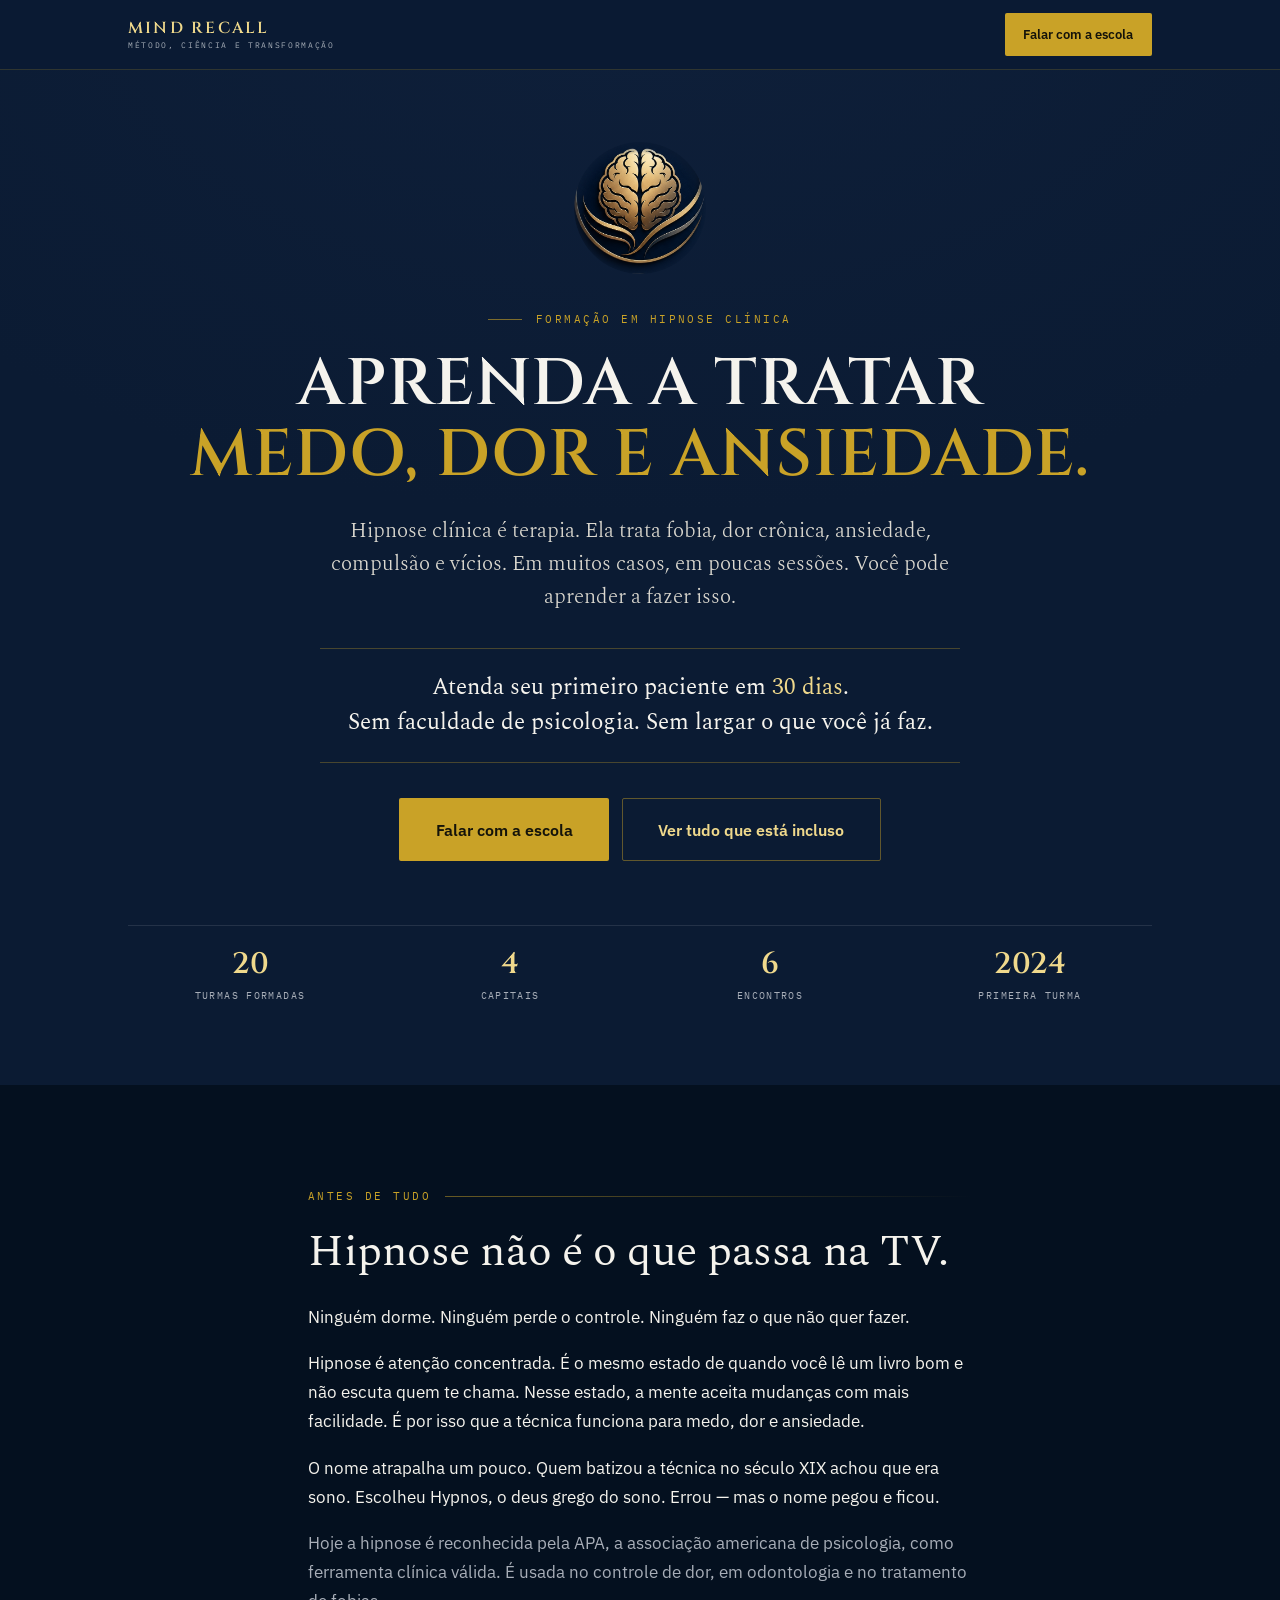
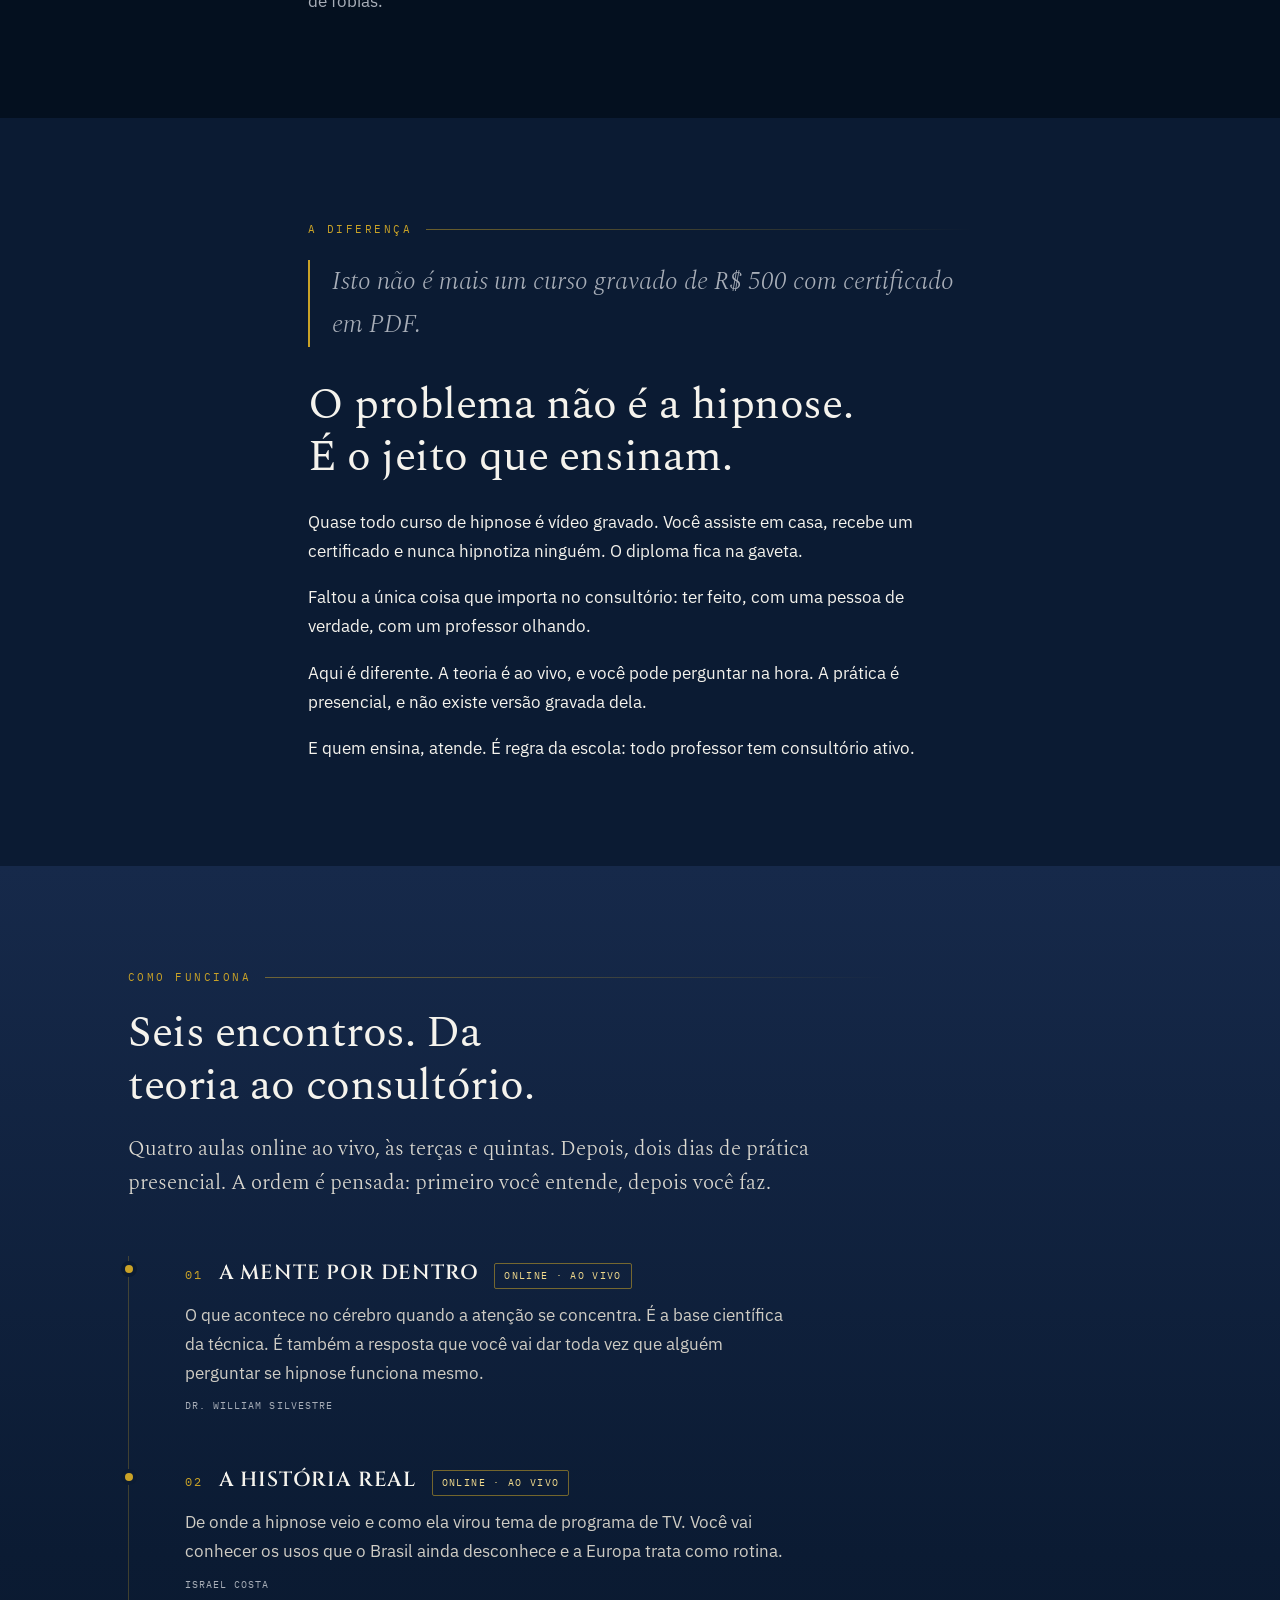
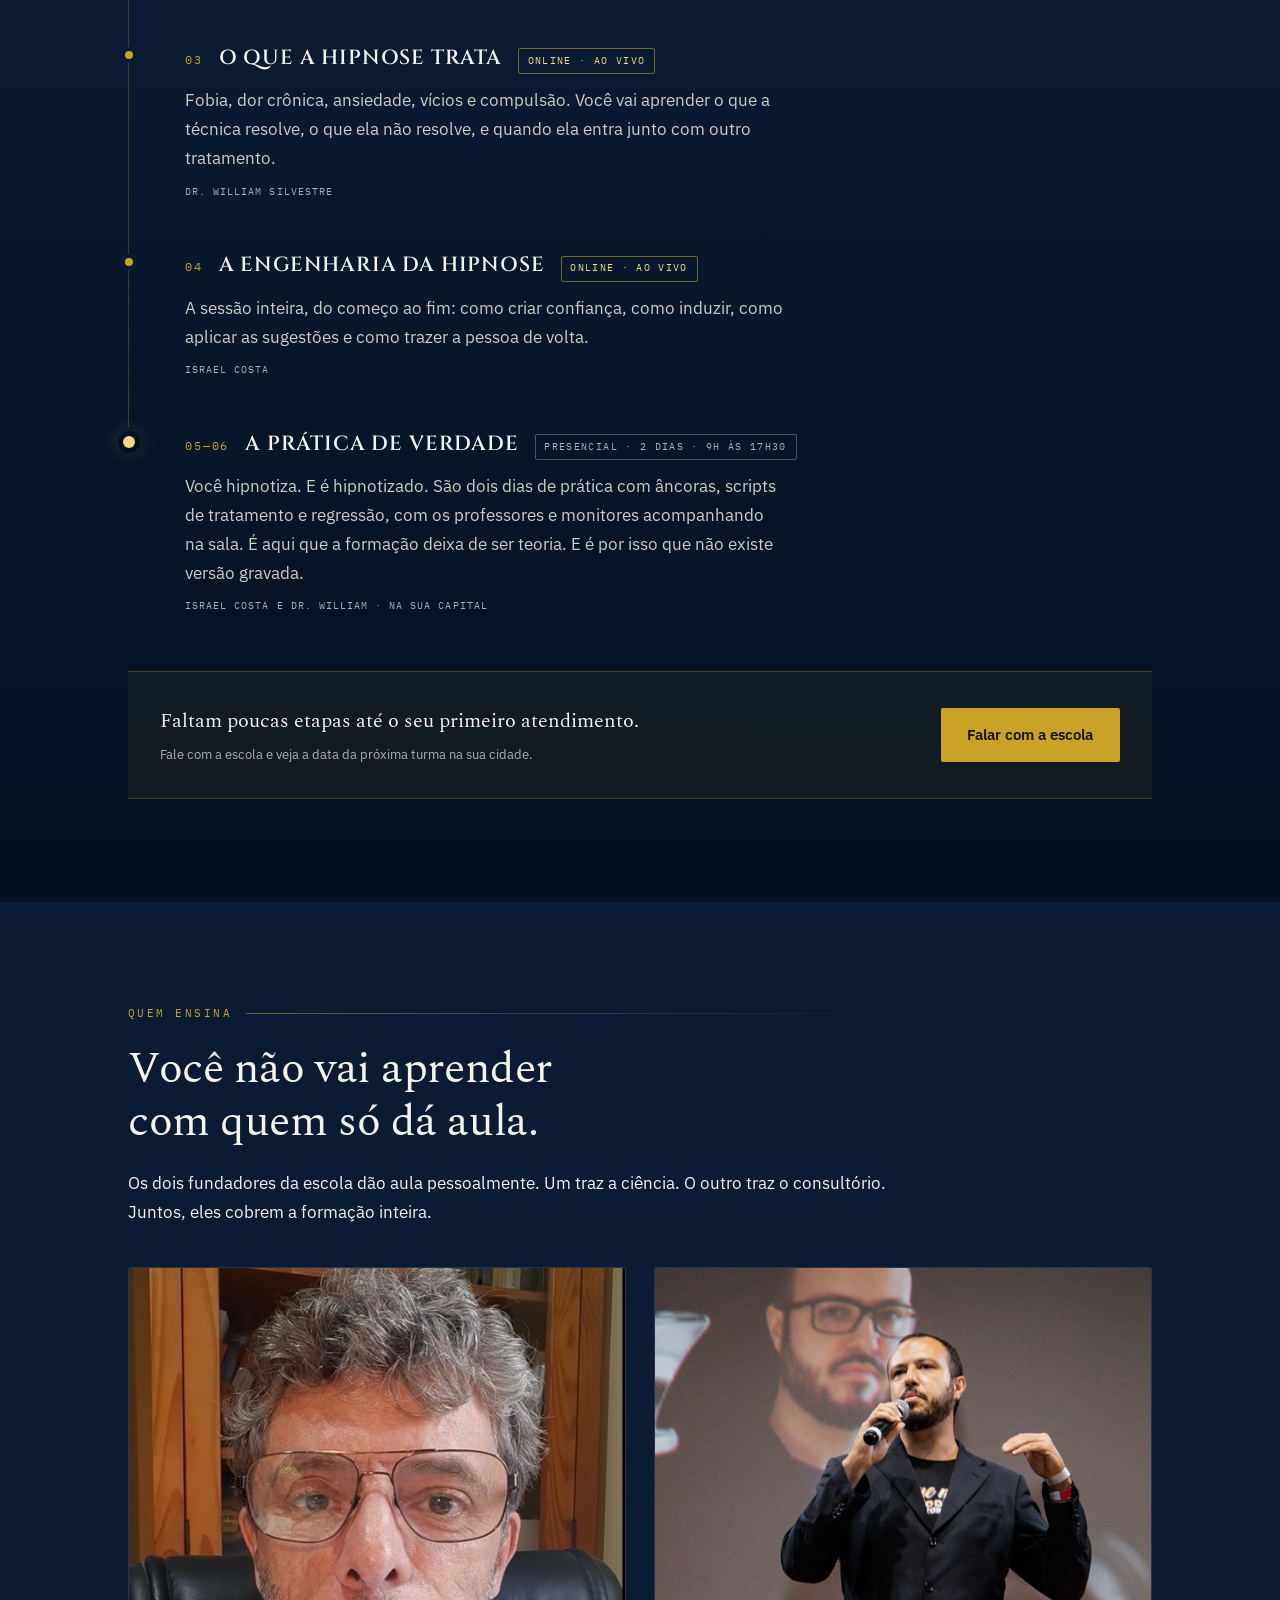
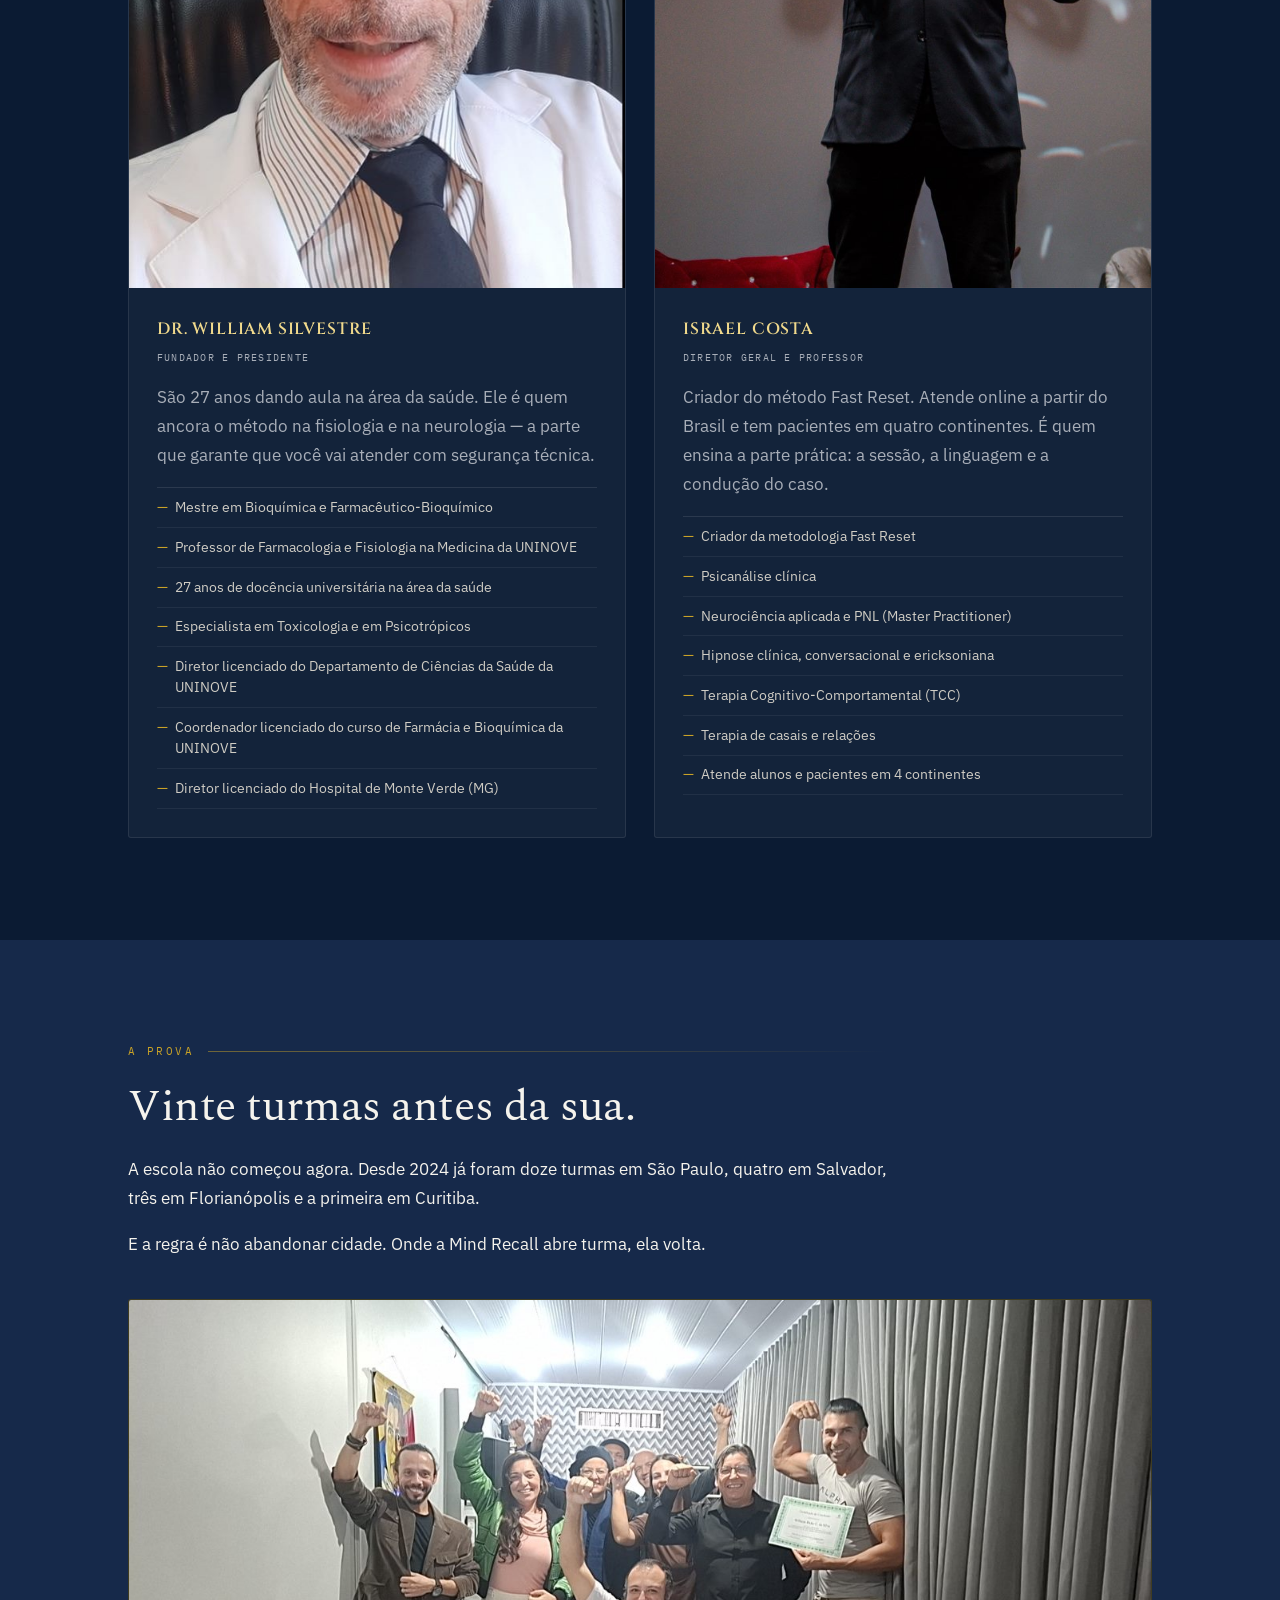
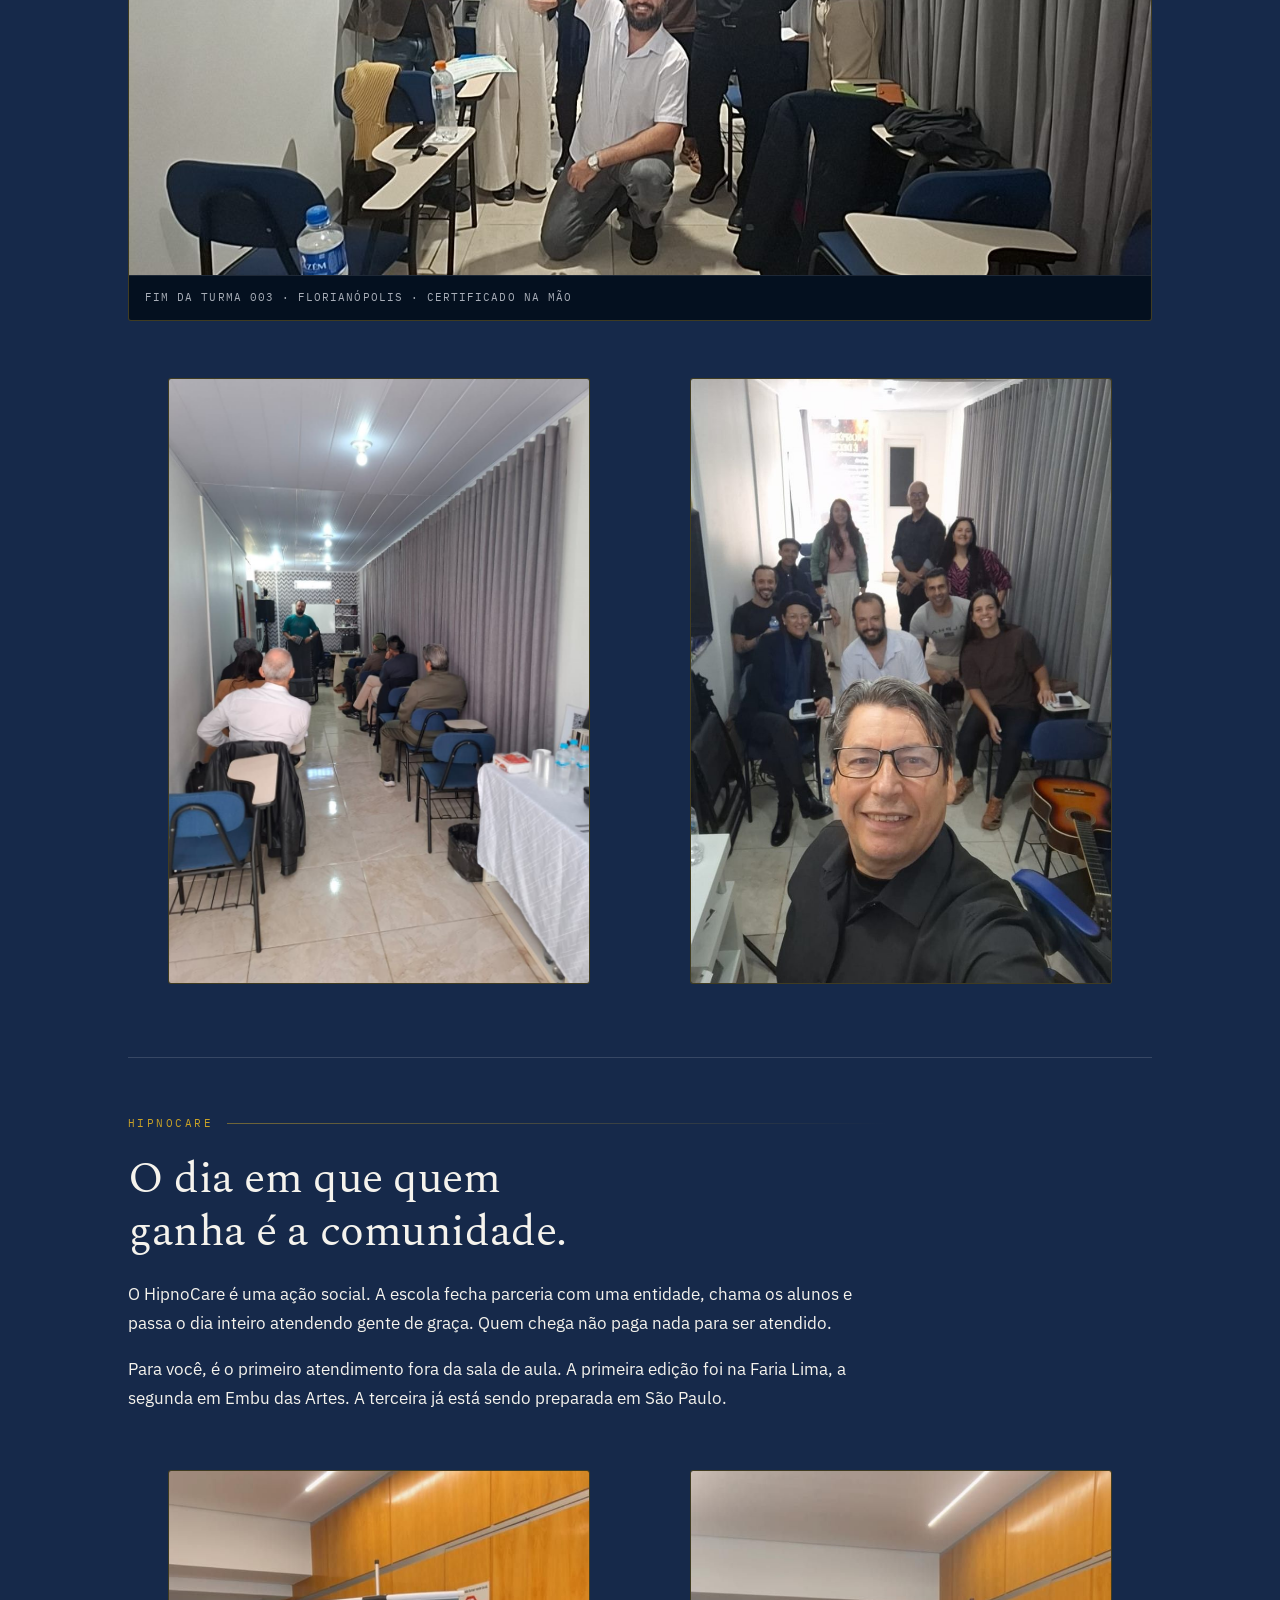
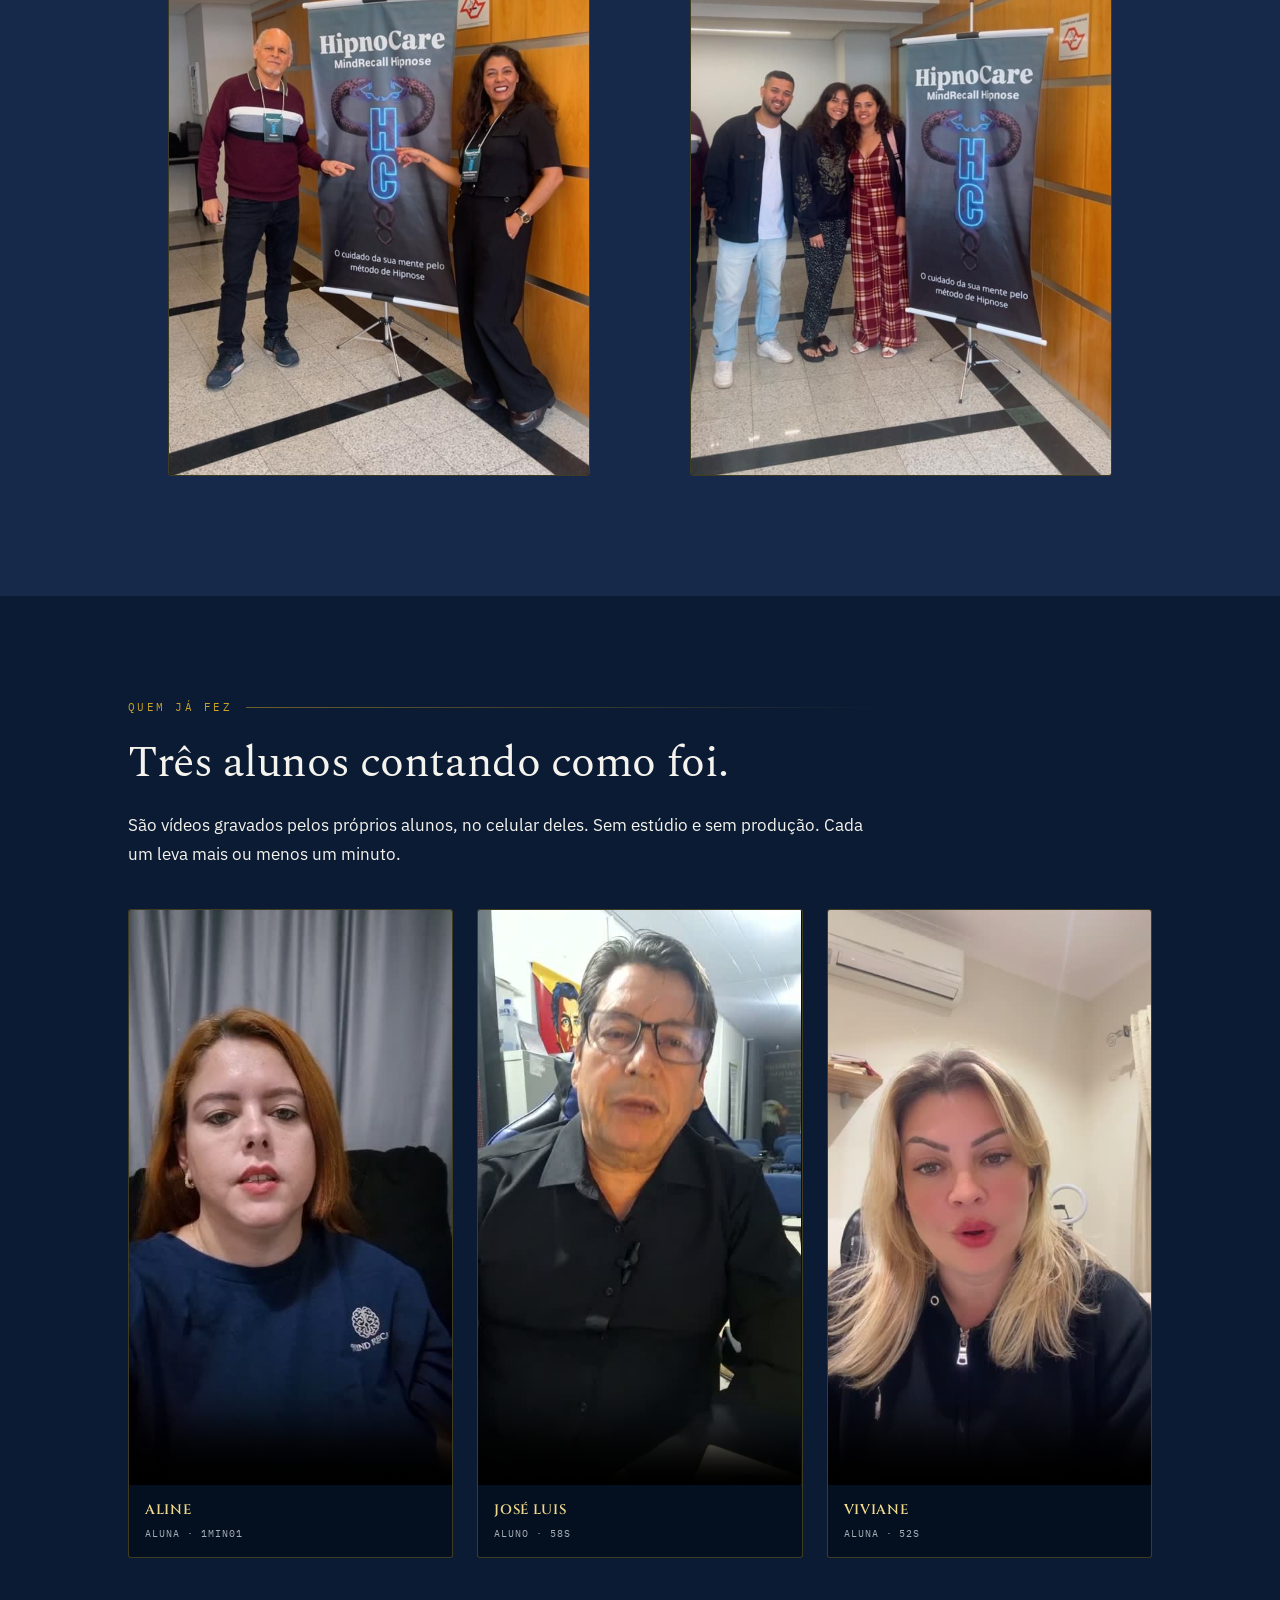
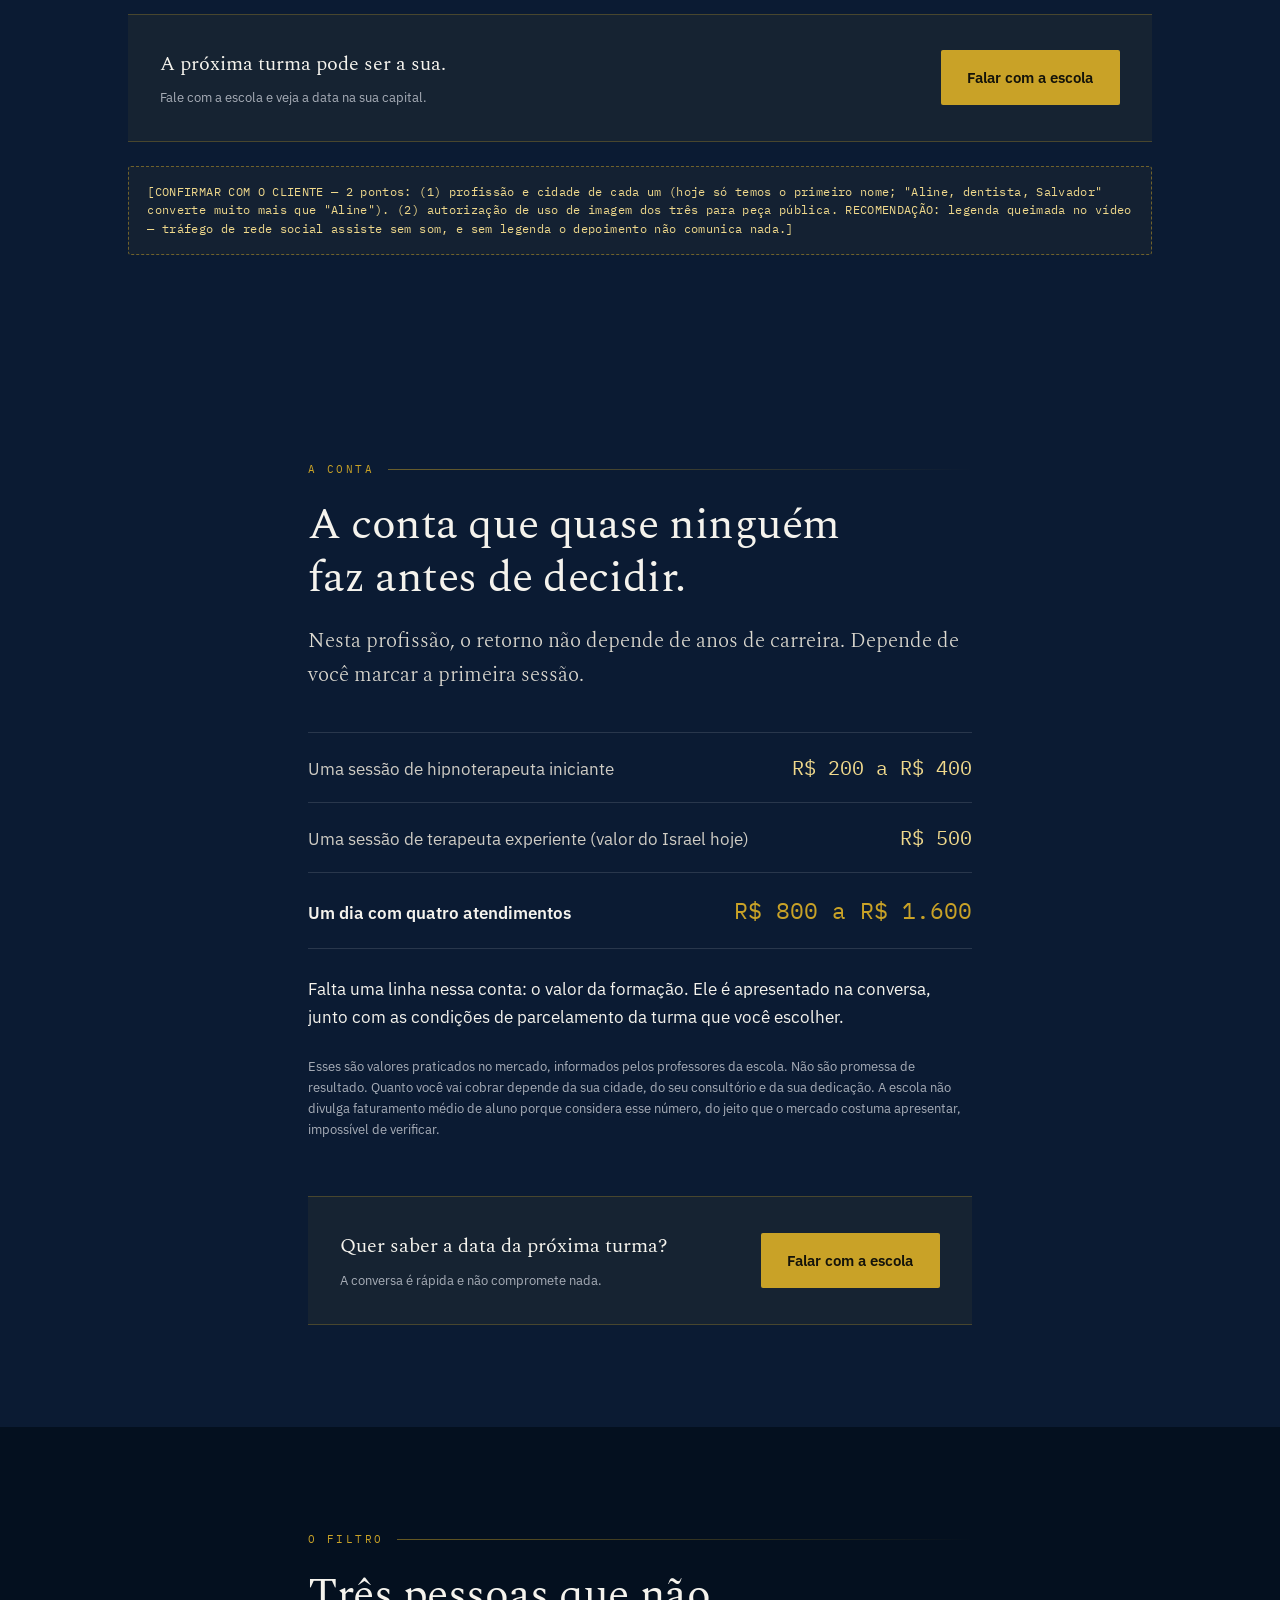
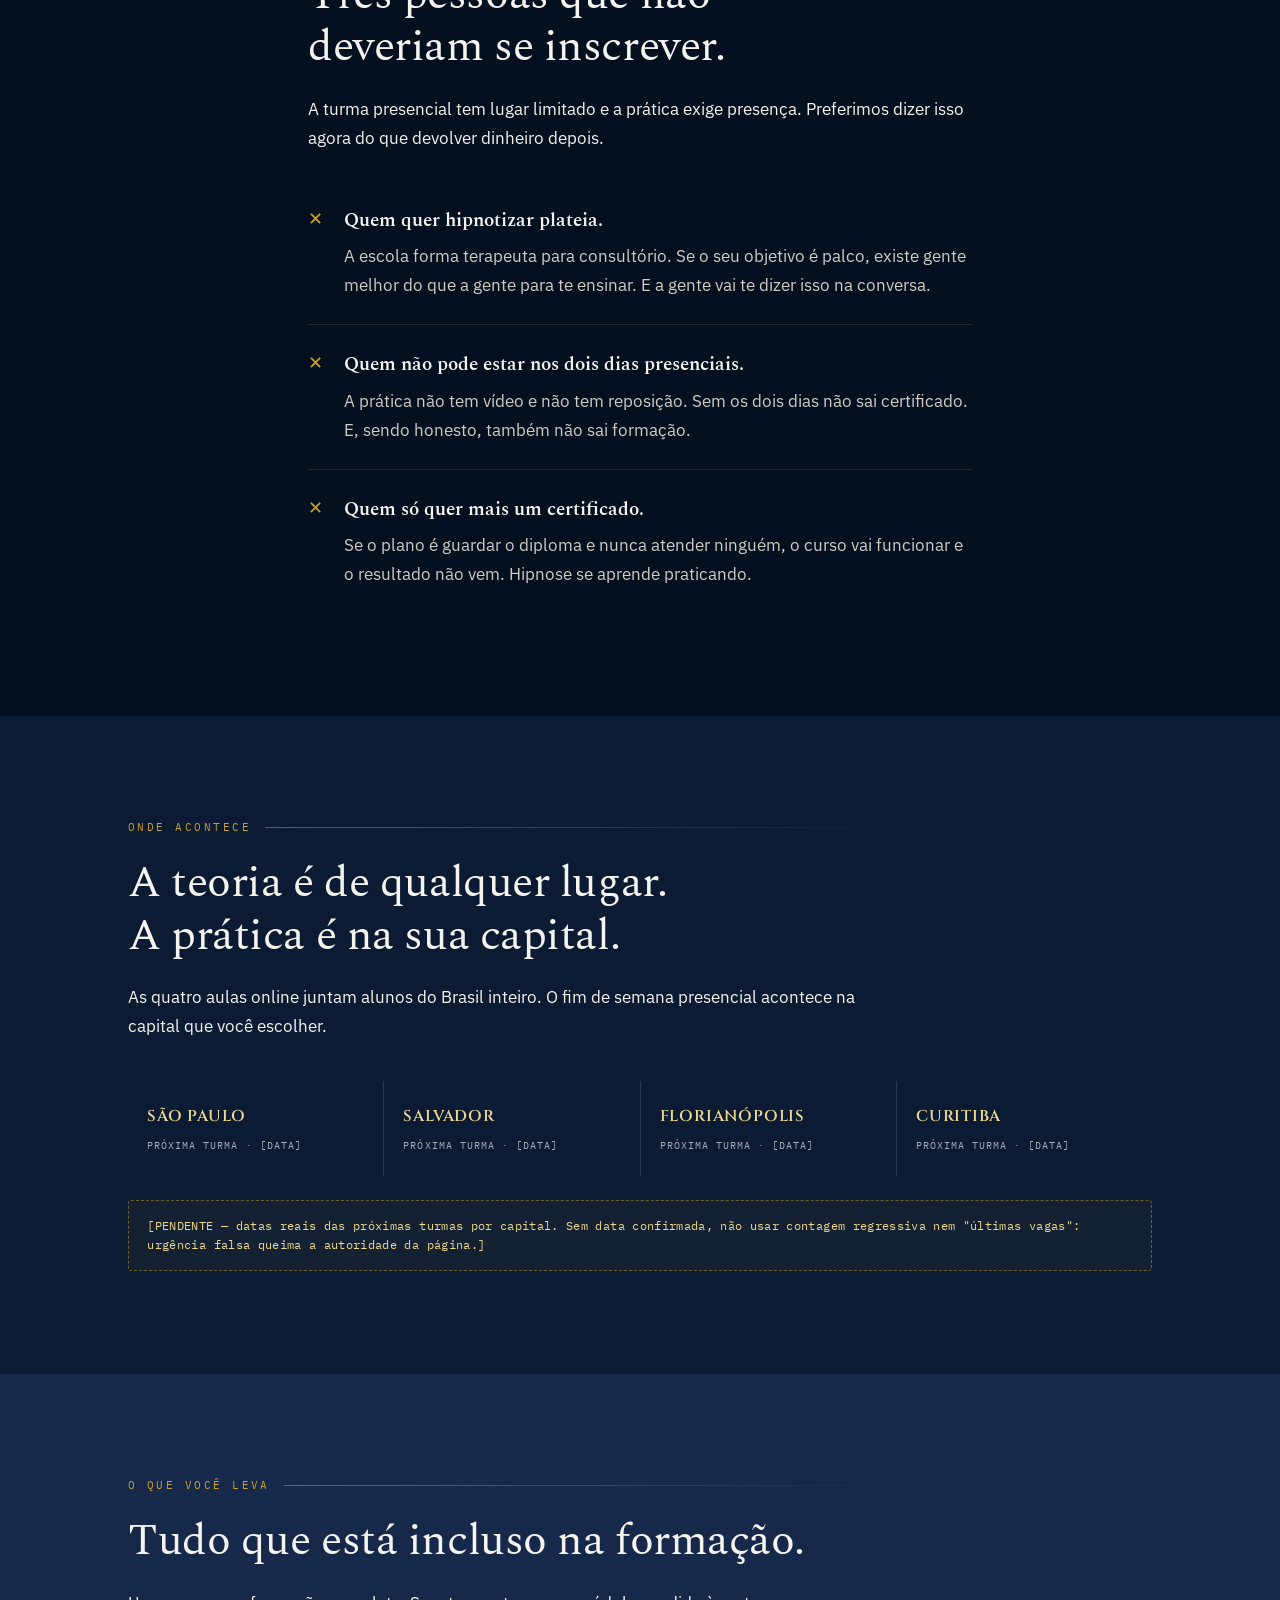
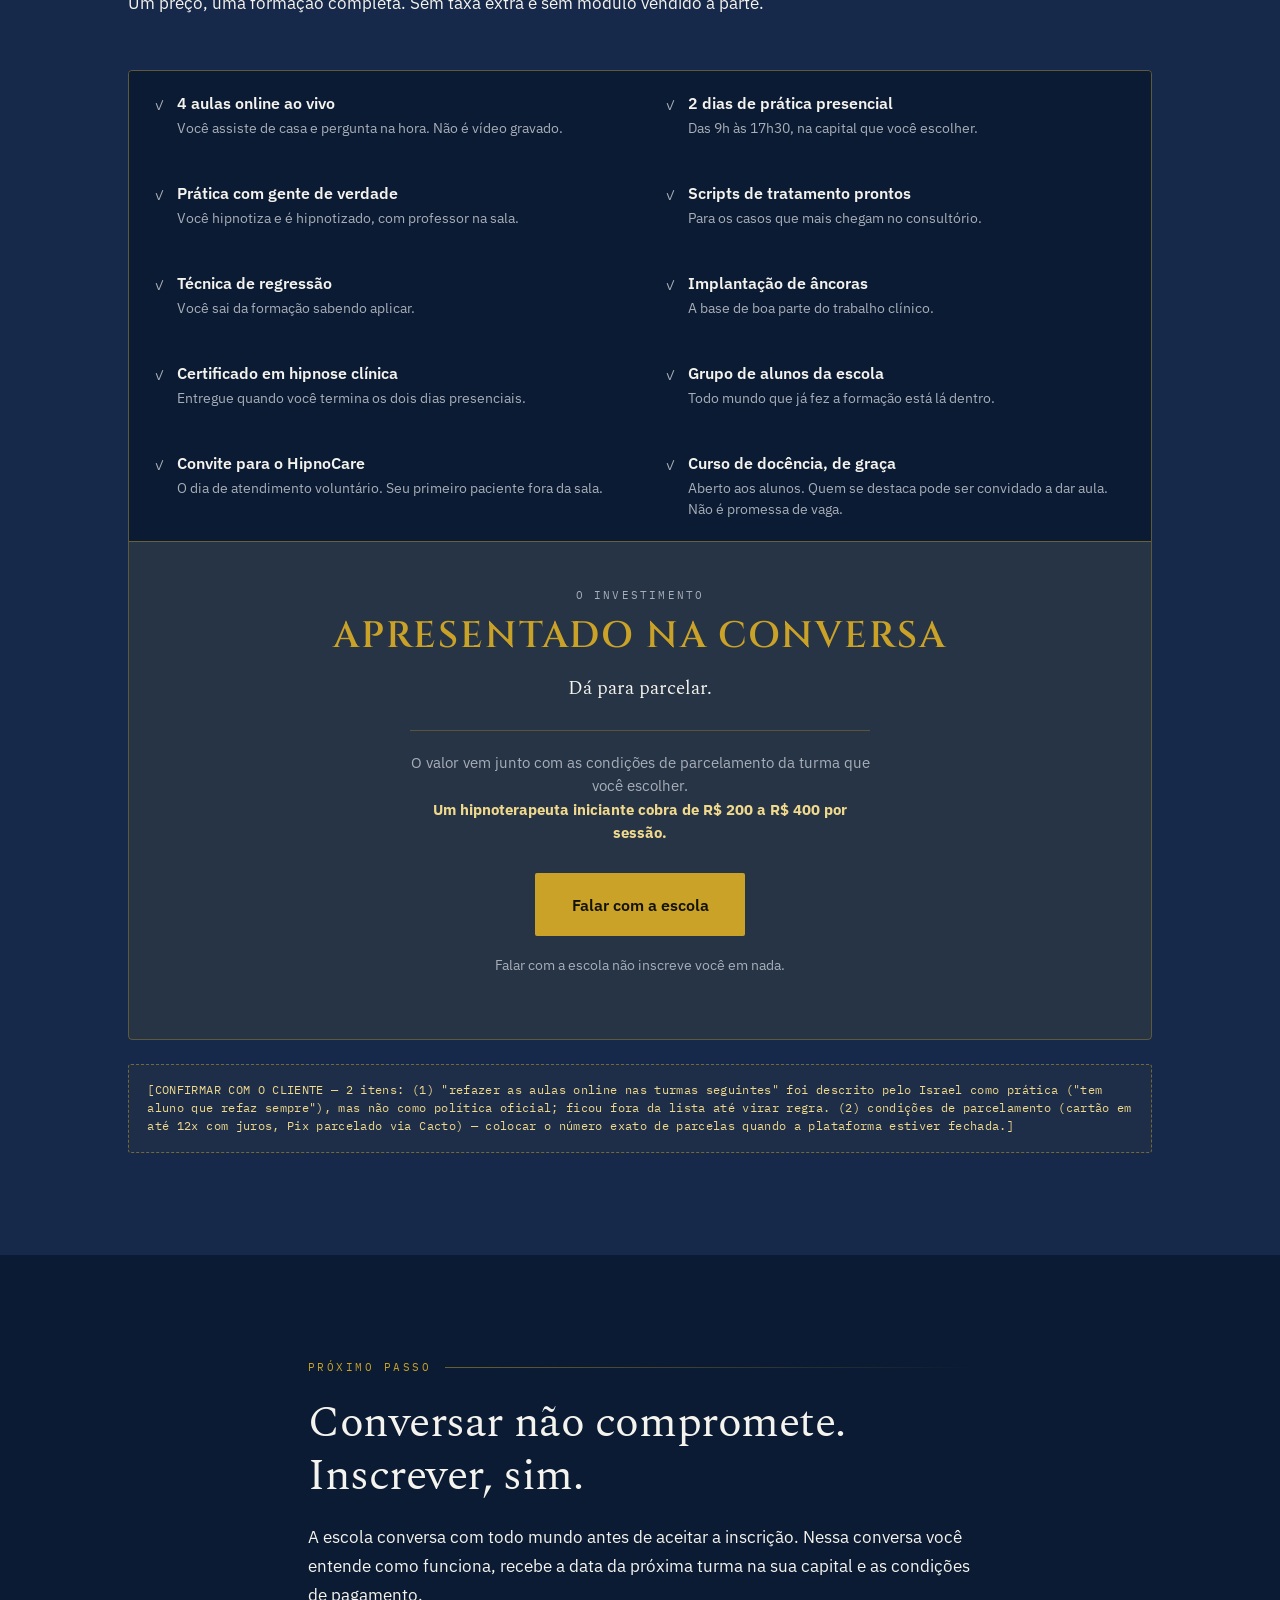
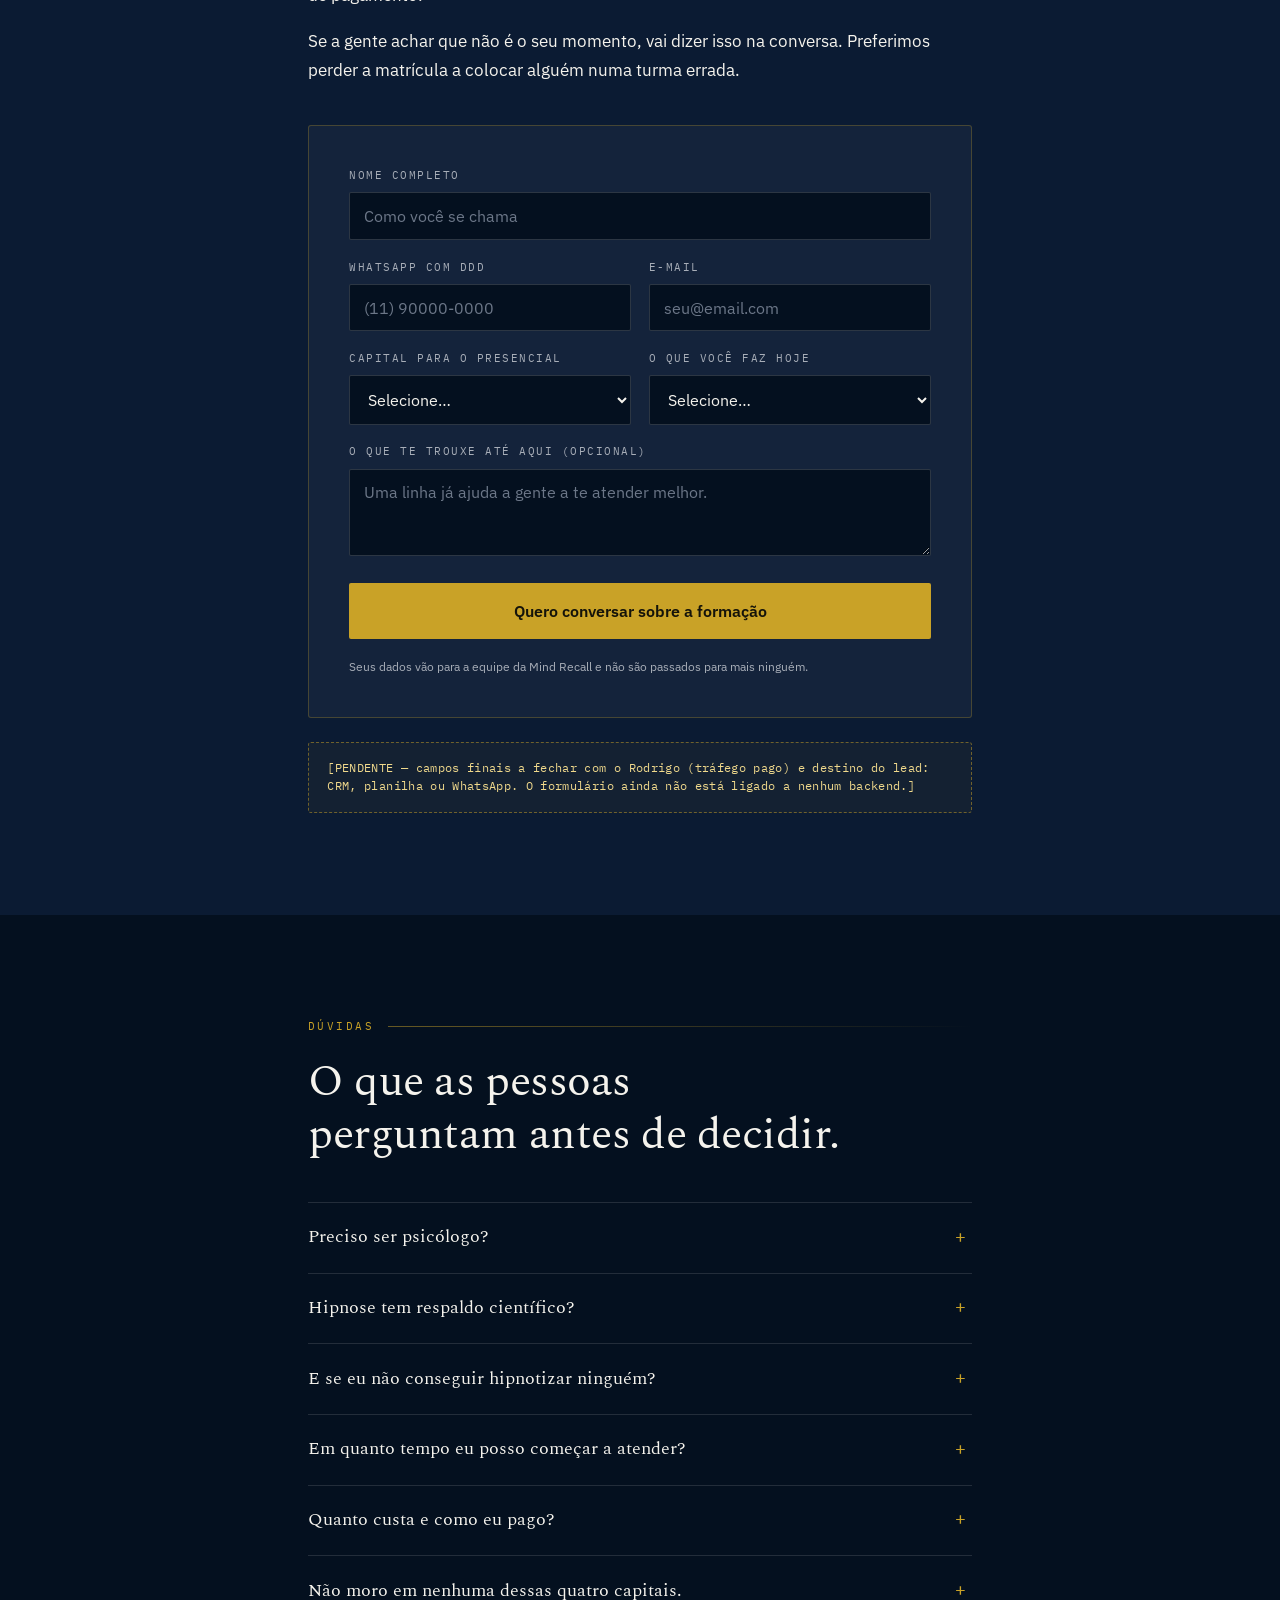
==== commit 09cd96c5: "Retira o preco da pagina Decisao do cliente. O valor passa a ser apresentado na conversa.  Nao foi s" ====
--- a/index.html
+++ b/index.html
@@ -245,6 +245,7 @@
 .price-panel{background:rgba(201,162,39,.09);border-top:1px solid rgba(201,162,39,.4);padding:clamp(1.75rem,4vw,2.75rem);text-align:center}
 .price-kicker{font-family:var(--f-mono);font-size:.68rem;letter-spacing:.2em;text-transform:uppercase;color:var(--steel);margin:0 0 .6rem}
 .price-big{font-family:var(--f-display);font-weight:600;font-size:clamp(2.6rem,9vw,4.2rem);color:var(--gold);line-height:1;letter-spacing:.01em}
+.price-big.txt{font-size:clamp(1.5rem,4vw,2.3rem);text-transform:uppercase;letter-spacing:.05em;line-height:1.2}
 .price-sub{margin:.9rem 0 0;font-family:var(--f-serif);font-size:clamp(1.02rem,2vw,1.2rem);color:var(--paper)}
 .price-math{
   margin:1.5rem auto 0;max-width:460px;padding-top:1.25rem;
@@ -704,15 +705,16 @@
         <dt>Uma sessão de terapeuta experiente (valor do Israel hoje)</dt>
         <dd>R$ 500</dd>
       </div>
-      <div class="ledger-row">
-        <dt>A formação completa</dt>
-        <dd>R$ 1.500</dd>
-      </div>
       <div class="ledger-row total">
-        <dt>Sessões para pagar a formação</dt>
-        <dd>4 a 8</dd>
+        <dt>Um dia com quatro atendimentos</dt>
+        <dd>R$ 800 a R$ 1.600</dd>
       </div>
     </dl>
+
+    <p style="margin-top:1.6rem">
+      Falta uma linha nessa conta: o valor da formação. Ele é apresentado na conversa, junto com
+      as condições de parcelamento da turma que você escolher.
+    </p>
 
     <p class="disclaimer">
       Esses são valores praticados no mercado, informados pelos professores da escola.
@@ -850,12 +852,12 @@
       </div>
 
       <div class="price-panel">
-        <p class="price-kicker">Tudo isso por</p>
-        <div class="price-big">R$ 1.500</div>
+        <p class="price-kicker">O investimento</p>
+        <div class="price-big txt">Apresentado na conversa</div>
         <p class="price-sub">Dá para parcelar.</p>
         <p class="price-math">
-          Um hipnoterapeuta iniciante cobra de R$ 200 a R$ 400 por sessão.<br>
-          <strong style="color:var(--gold-light)">Entre 4 e 8 sessões pagam a sua formação.</strong>
+          O valor vem junto com as condições de parcelamento da turma que você escolher.<br>
+          <strong style="color:var(--gold-light)">Um hipnoterapeuta iniciante cobra de R$ 200 a R$ 400 por sessão.</strong>
         </p>
         <a class="btn btn-gold btn-lg" href="#inscricao">Falar com a escola</a>
         <p style="margin-top:1.1rem;font-size:.86rem;color:var(--steel)">
@@ -990,9 +992,10 @@
       <details>
         <summary>Quanto custa e como eu pago?</summary>
         <div class="faq-body">
-          <p>A formação completa custa R$ 1.500. Isso inclui as quatro aulas online ao vivo e os dois dias
-          presenciais. Dá para parcelar. As condições exatas são passadas na conversa, porque mudam
-          conforme a data da turma que você escolher.</p>
+          <p>O valor é apresentado na conversa com a escola, junto com as condições de parcelamento —
+          elas mudam conforme a data da turma que você escolher.</p>
+          <p>O que dá para adiantar: é um preço só. As quatro aulas online ao vivo e os dois dias
+          presenciais estão incluídos, e não existe módulo vendido à parte nem taxa de certificado.</p>
         </div>
       </details>
       <details>
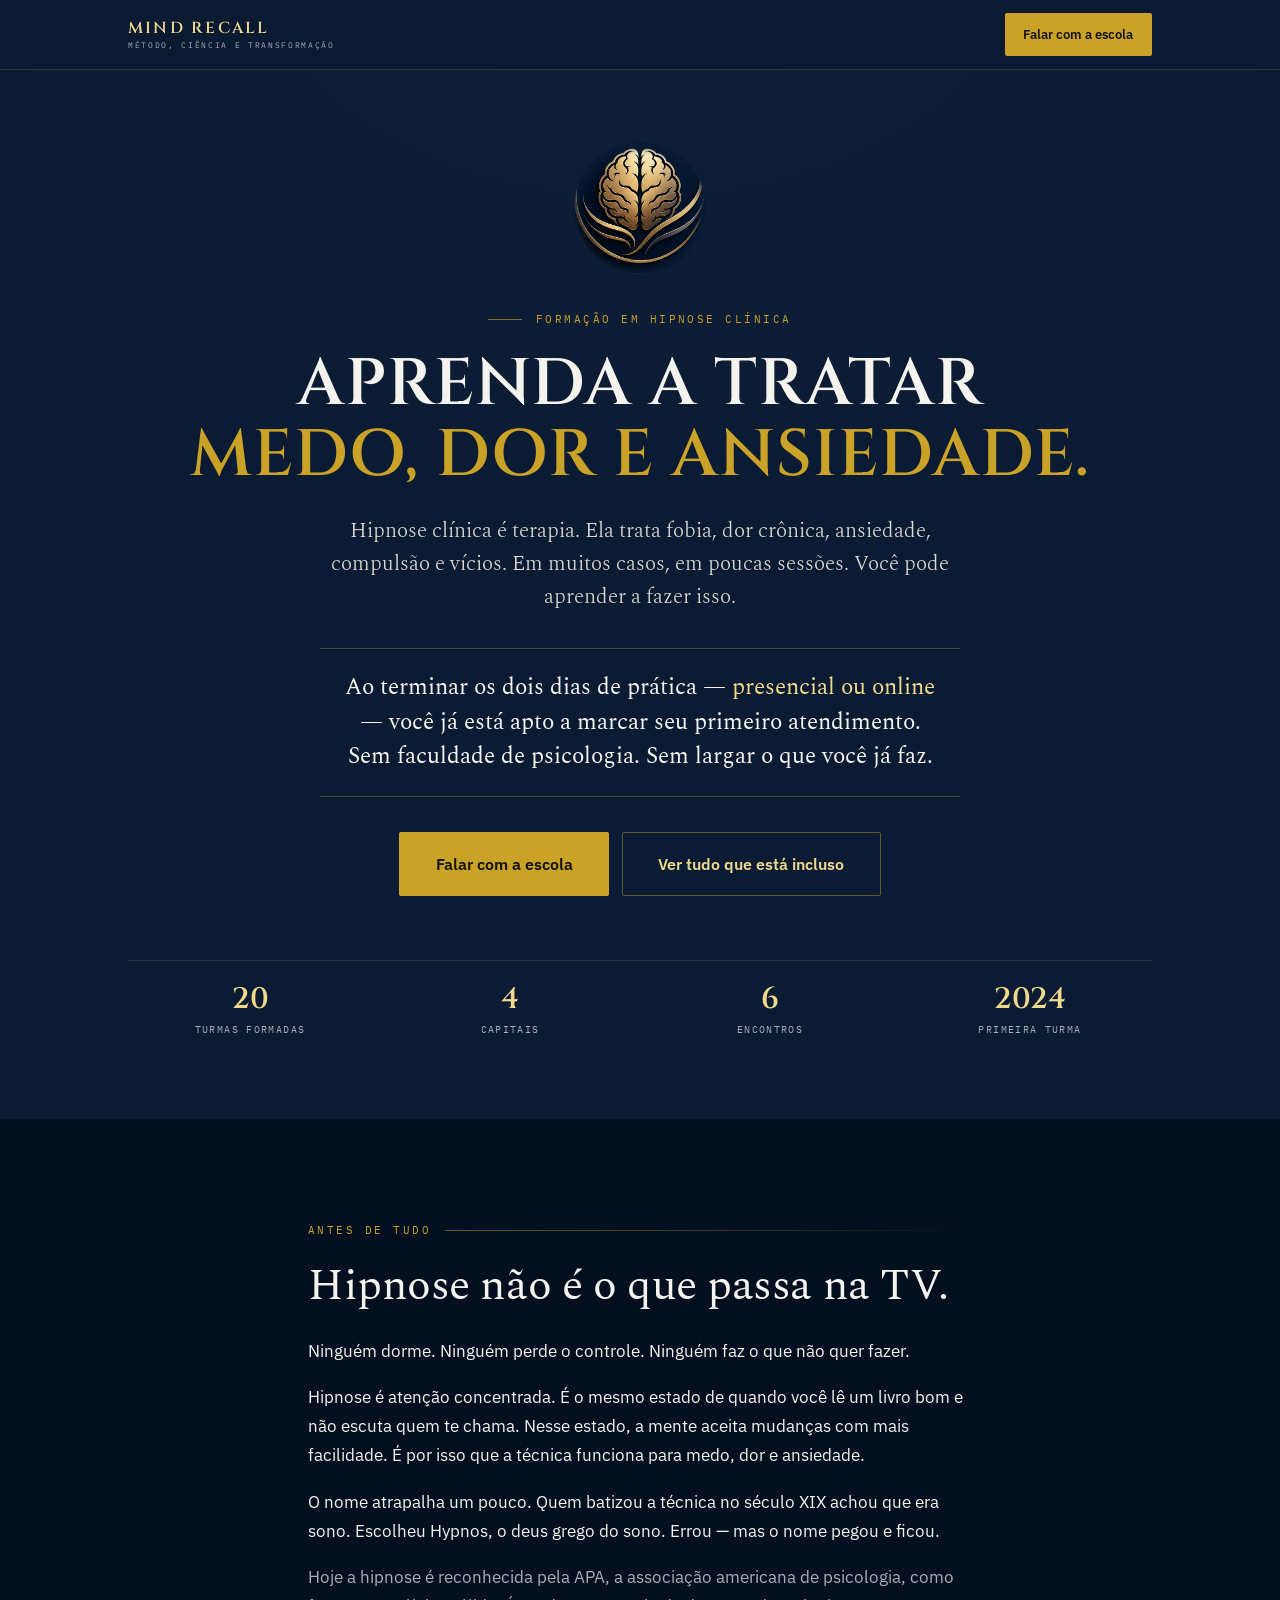
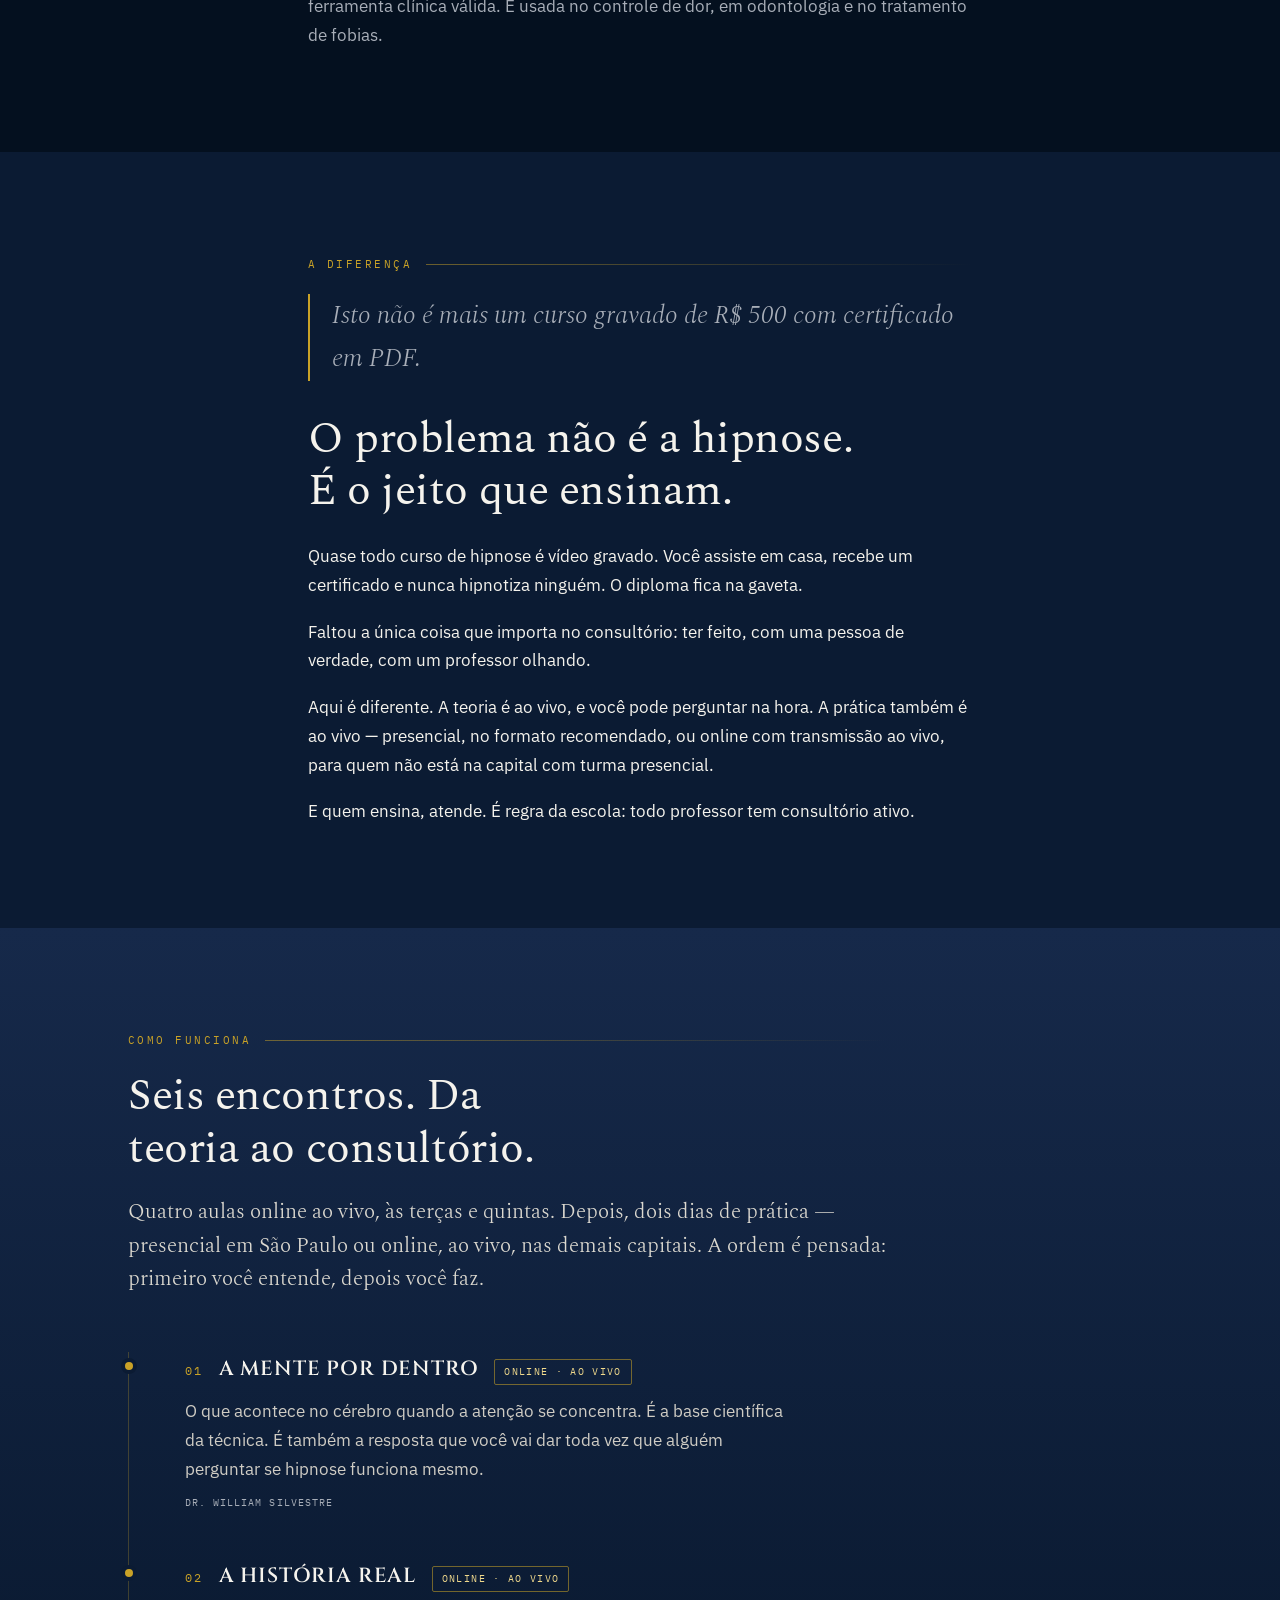
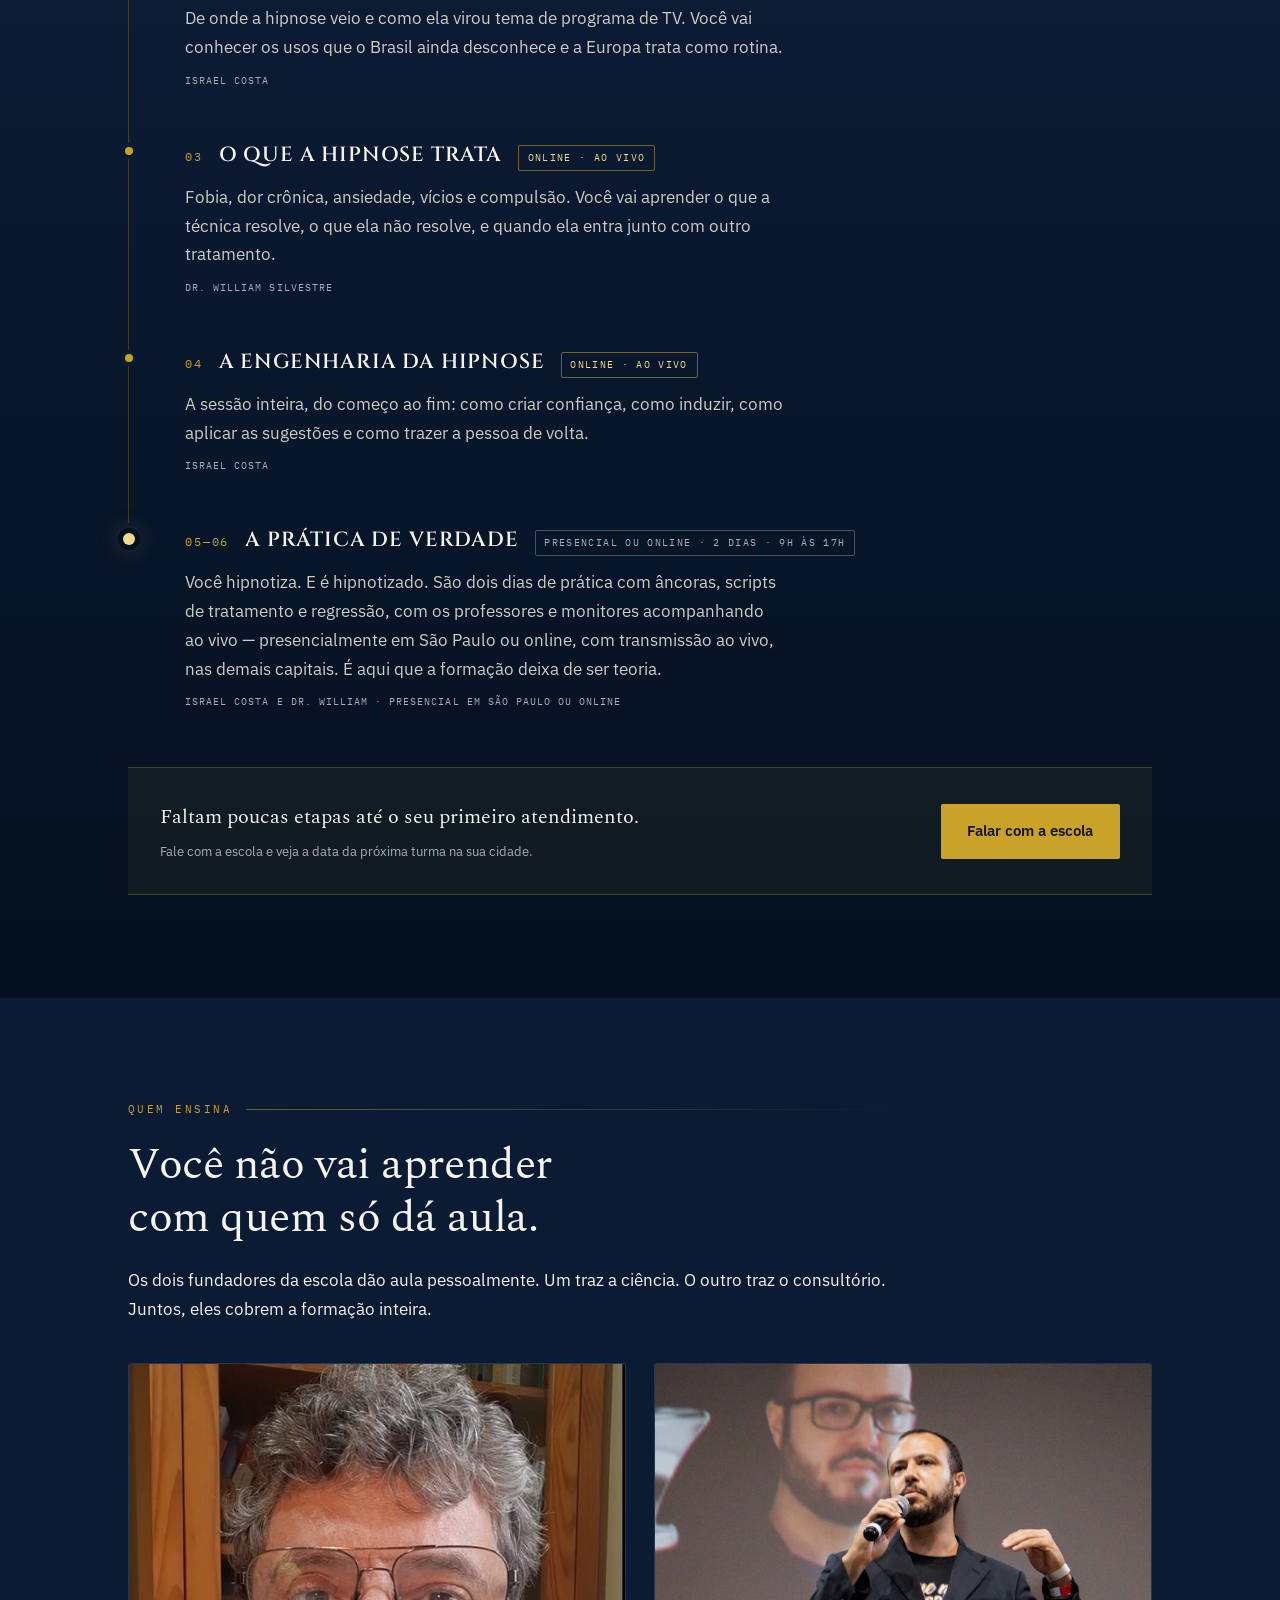
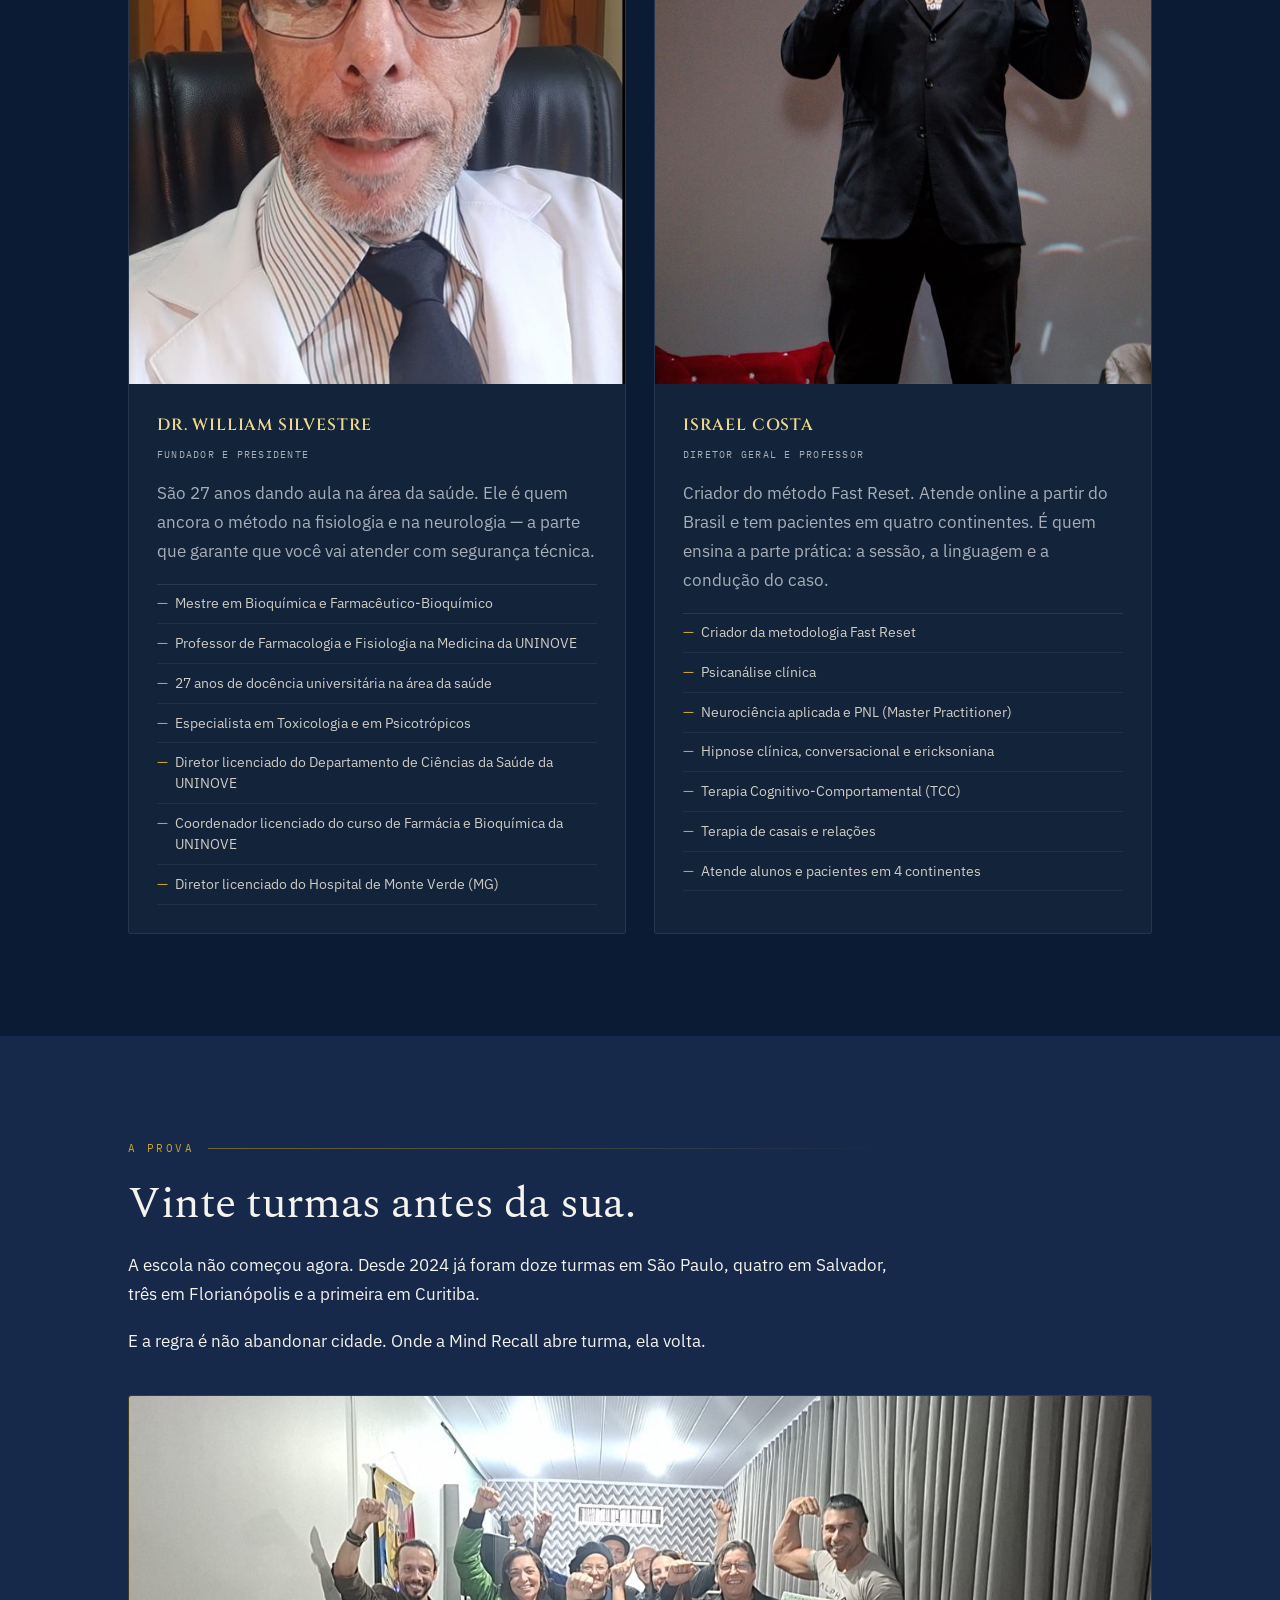
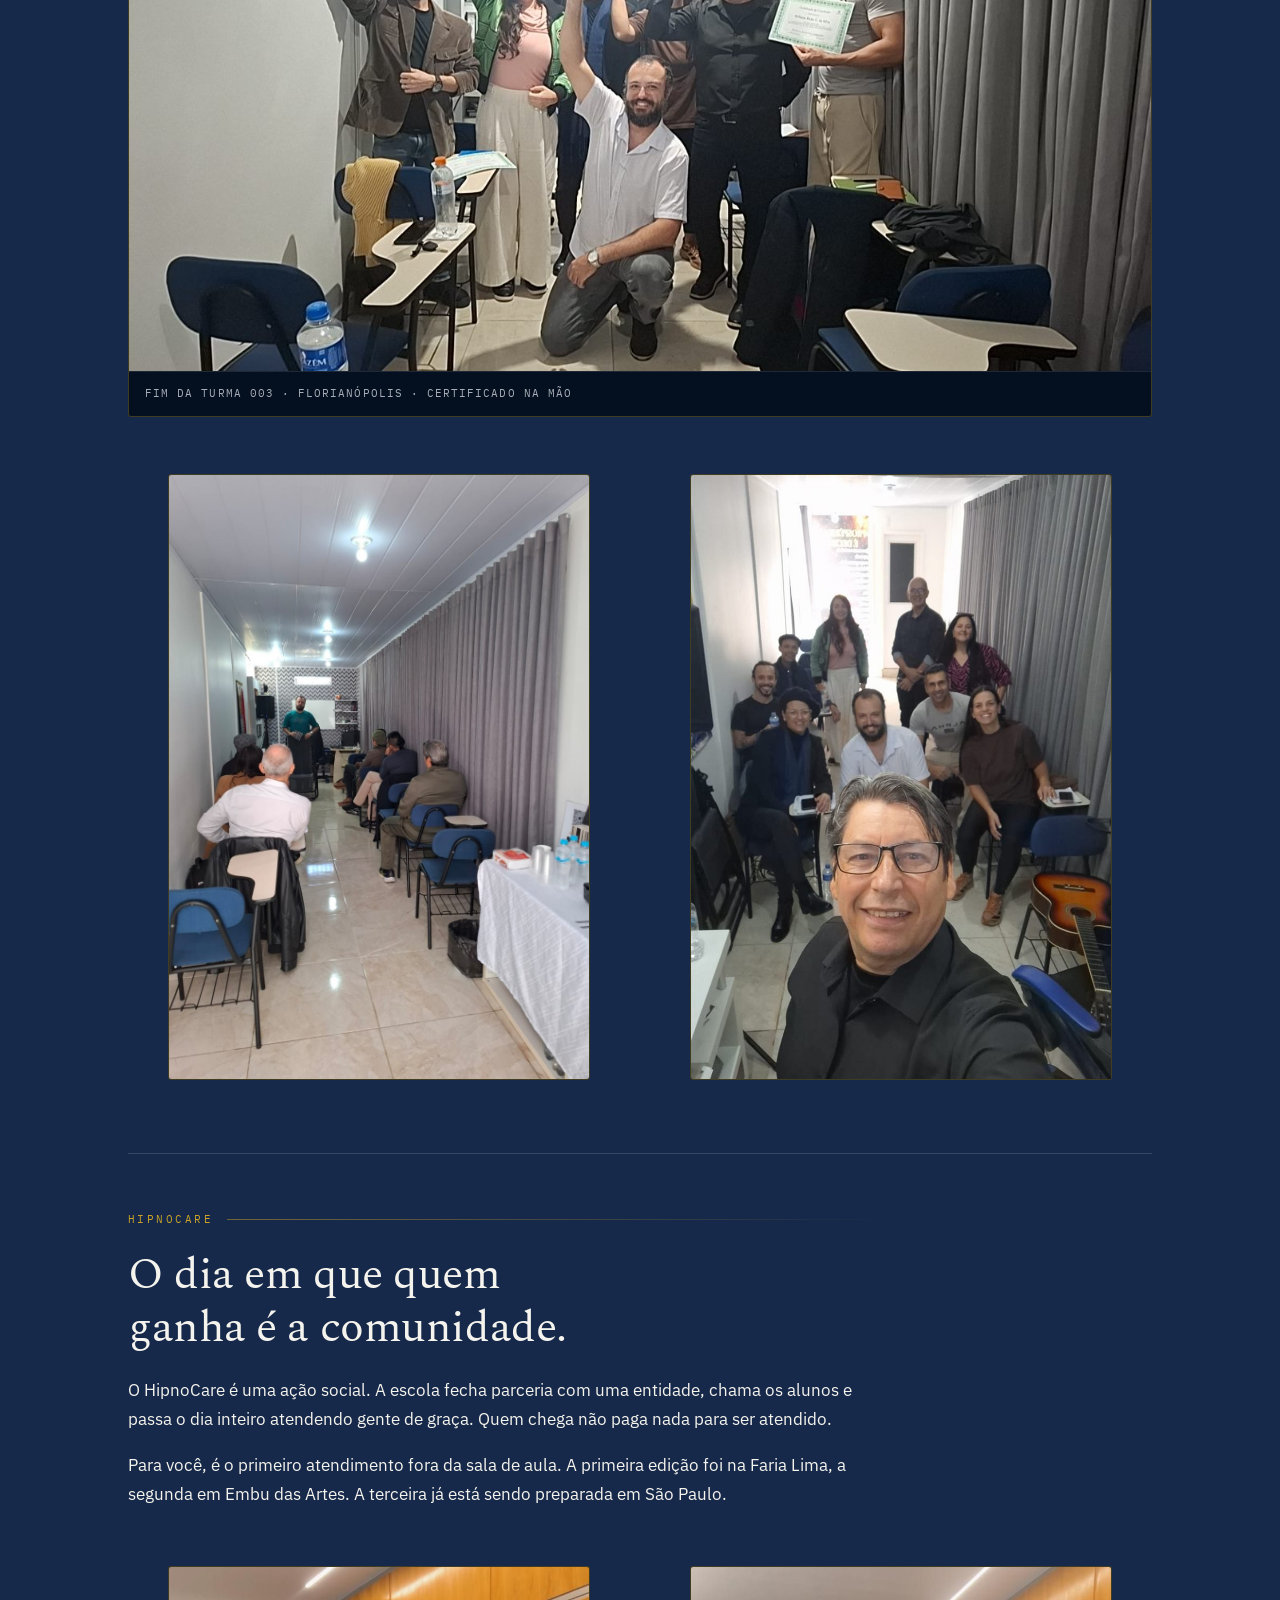
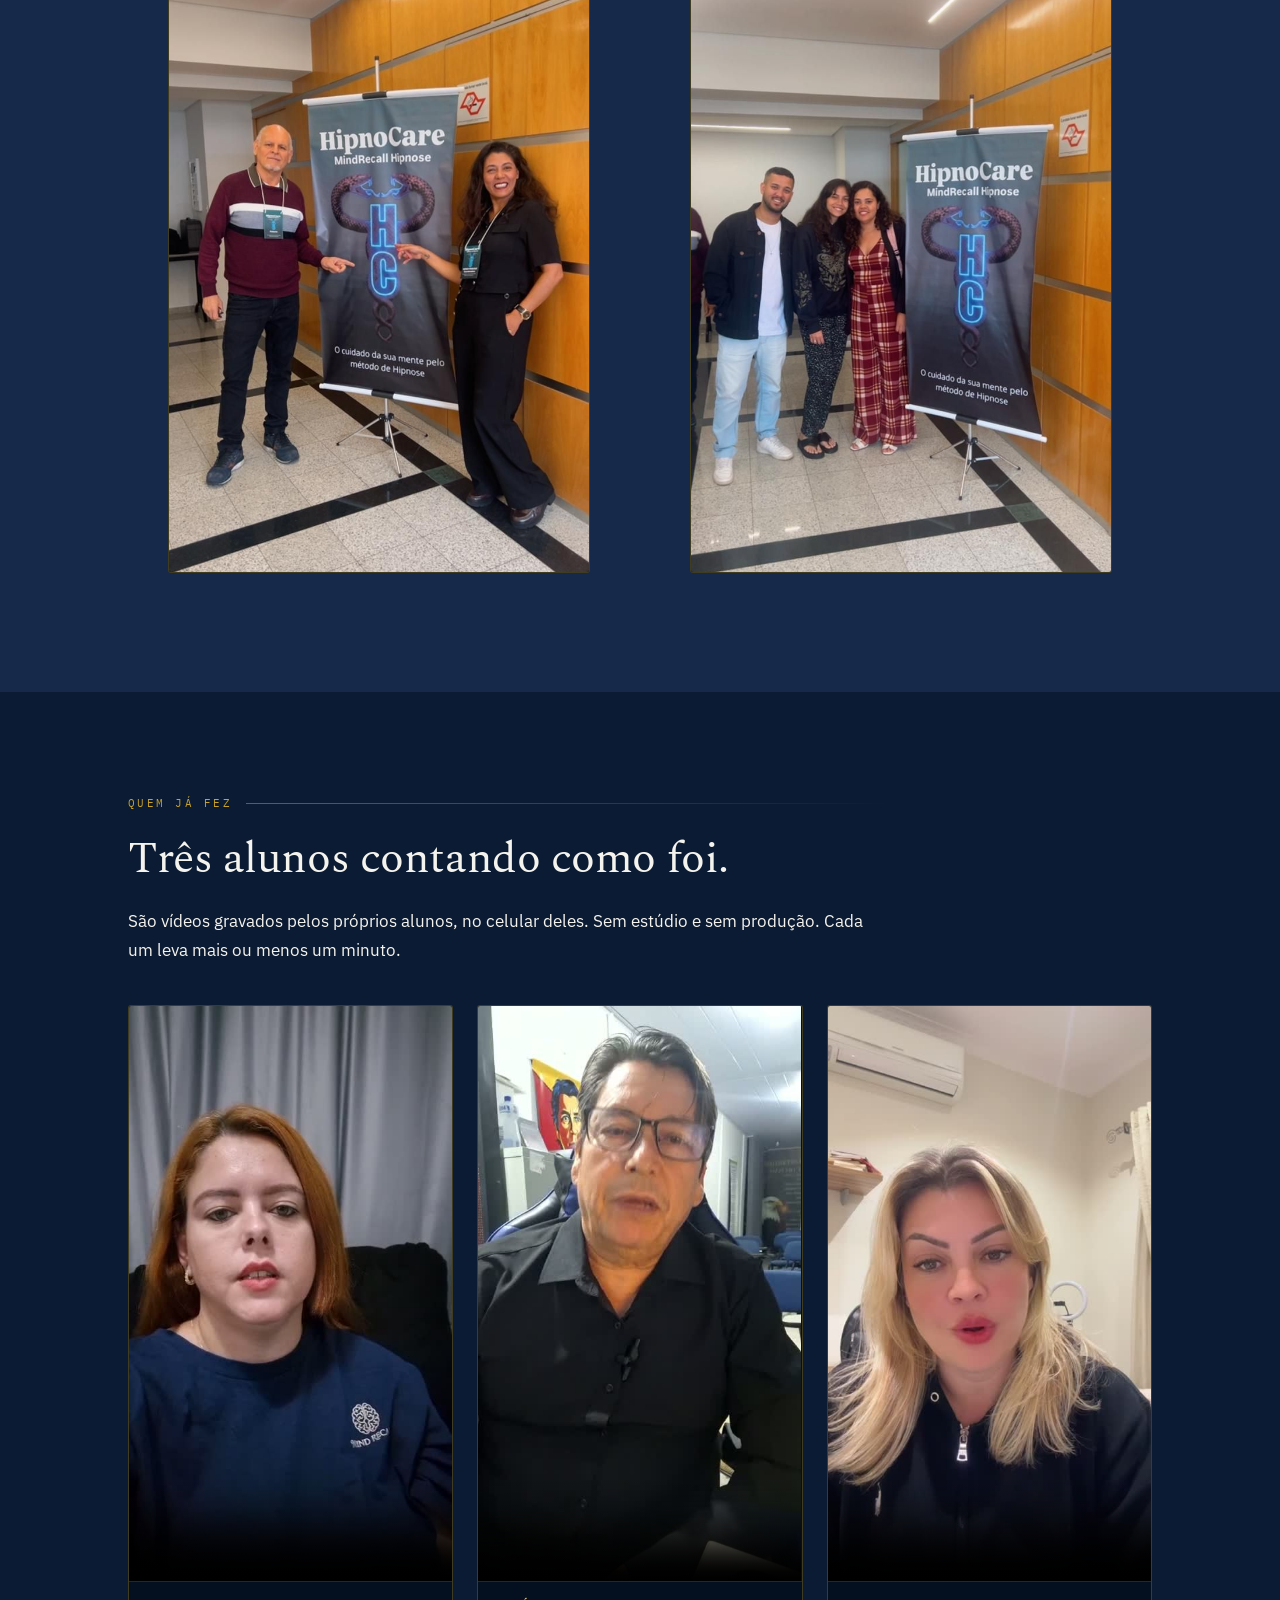
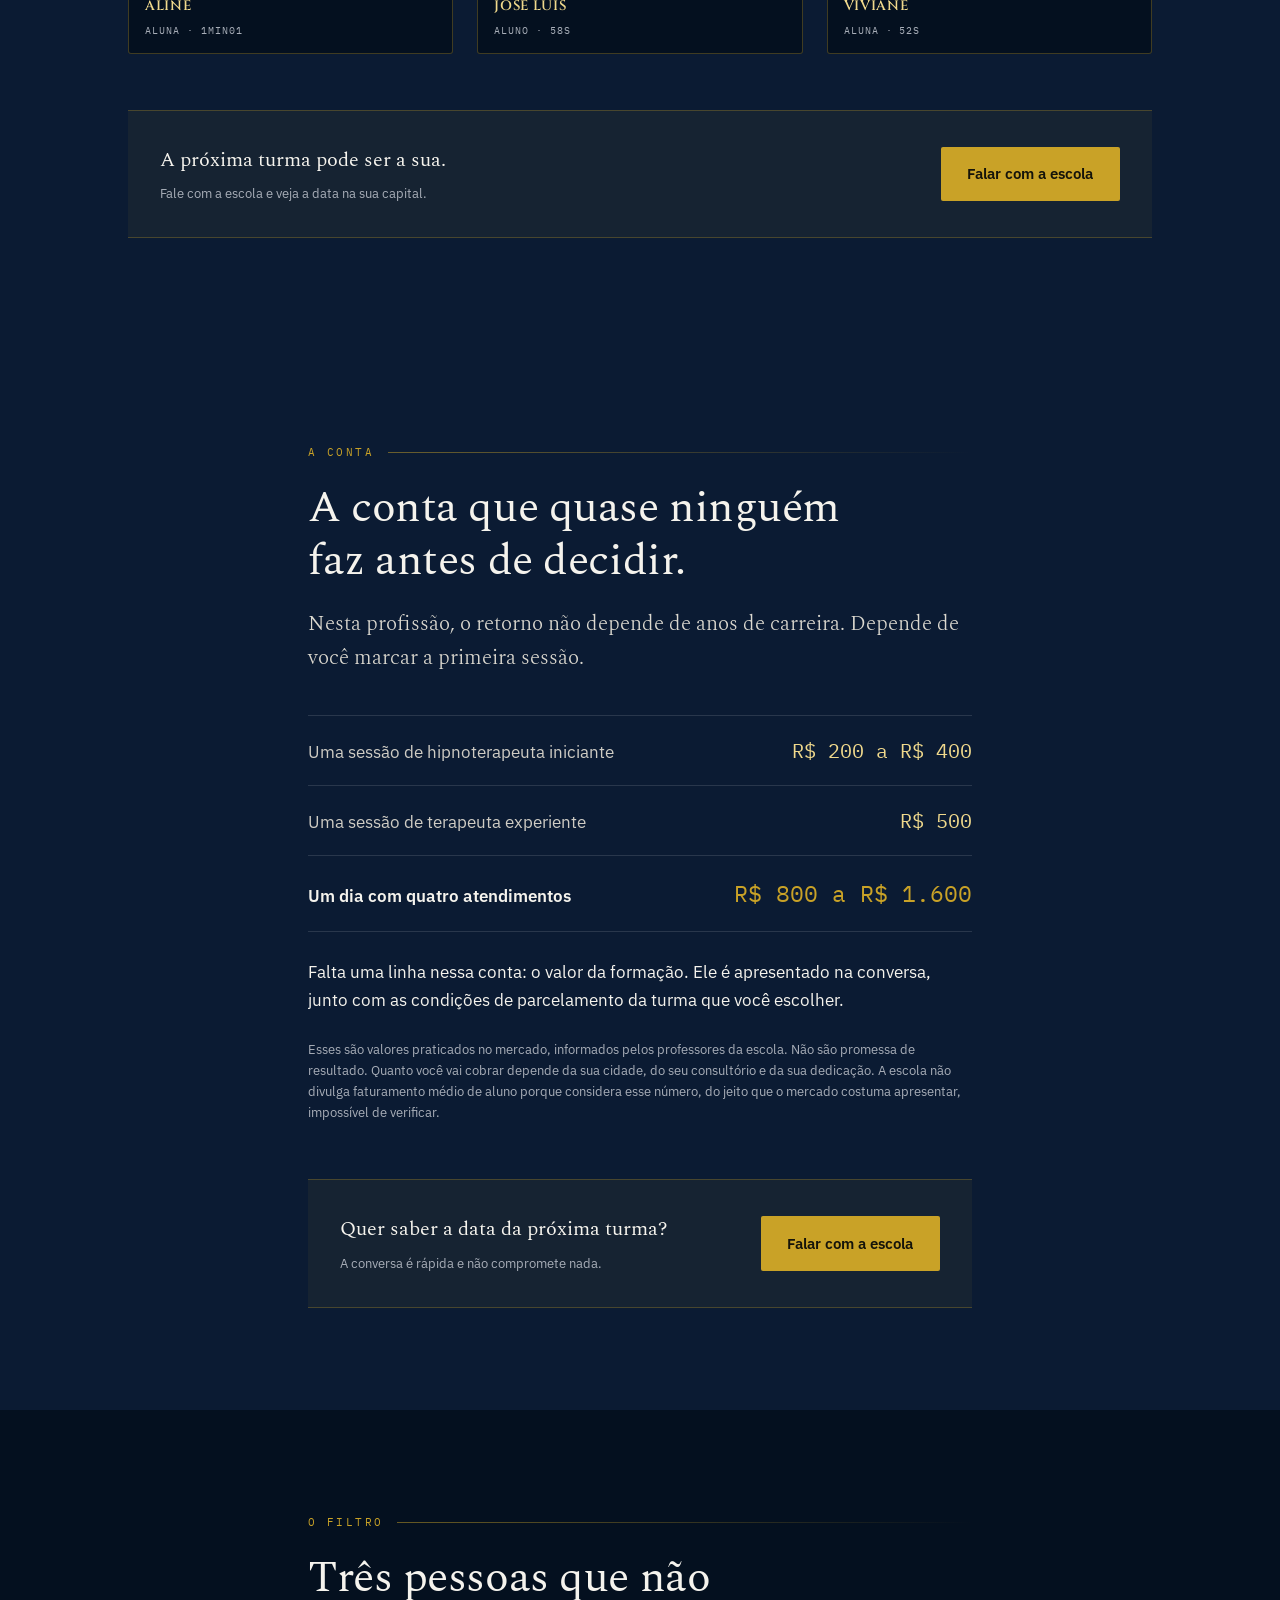
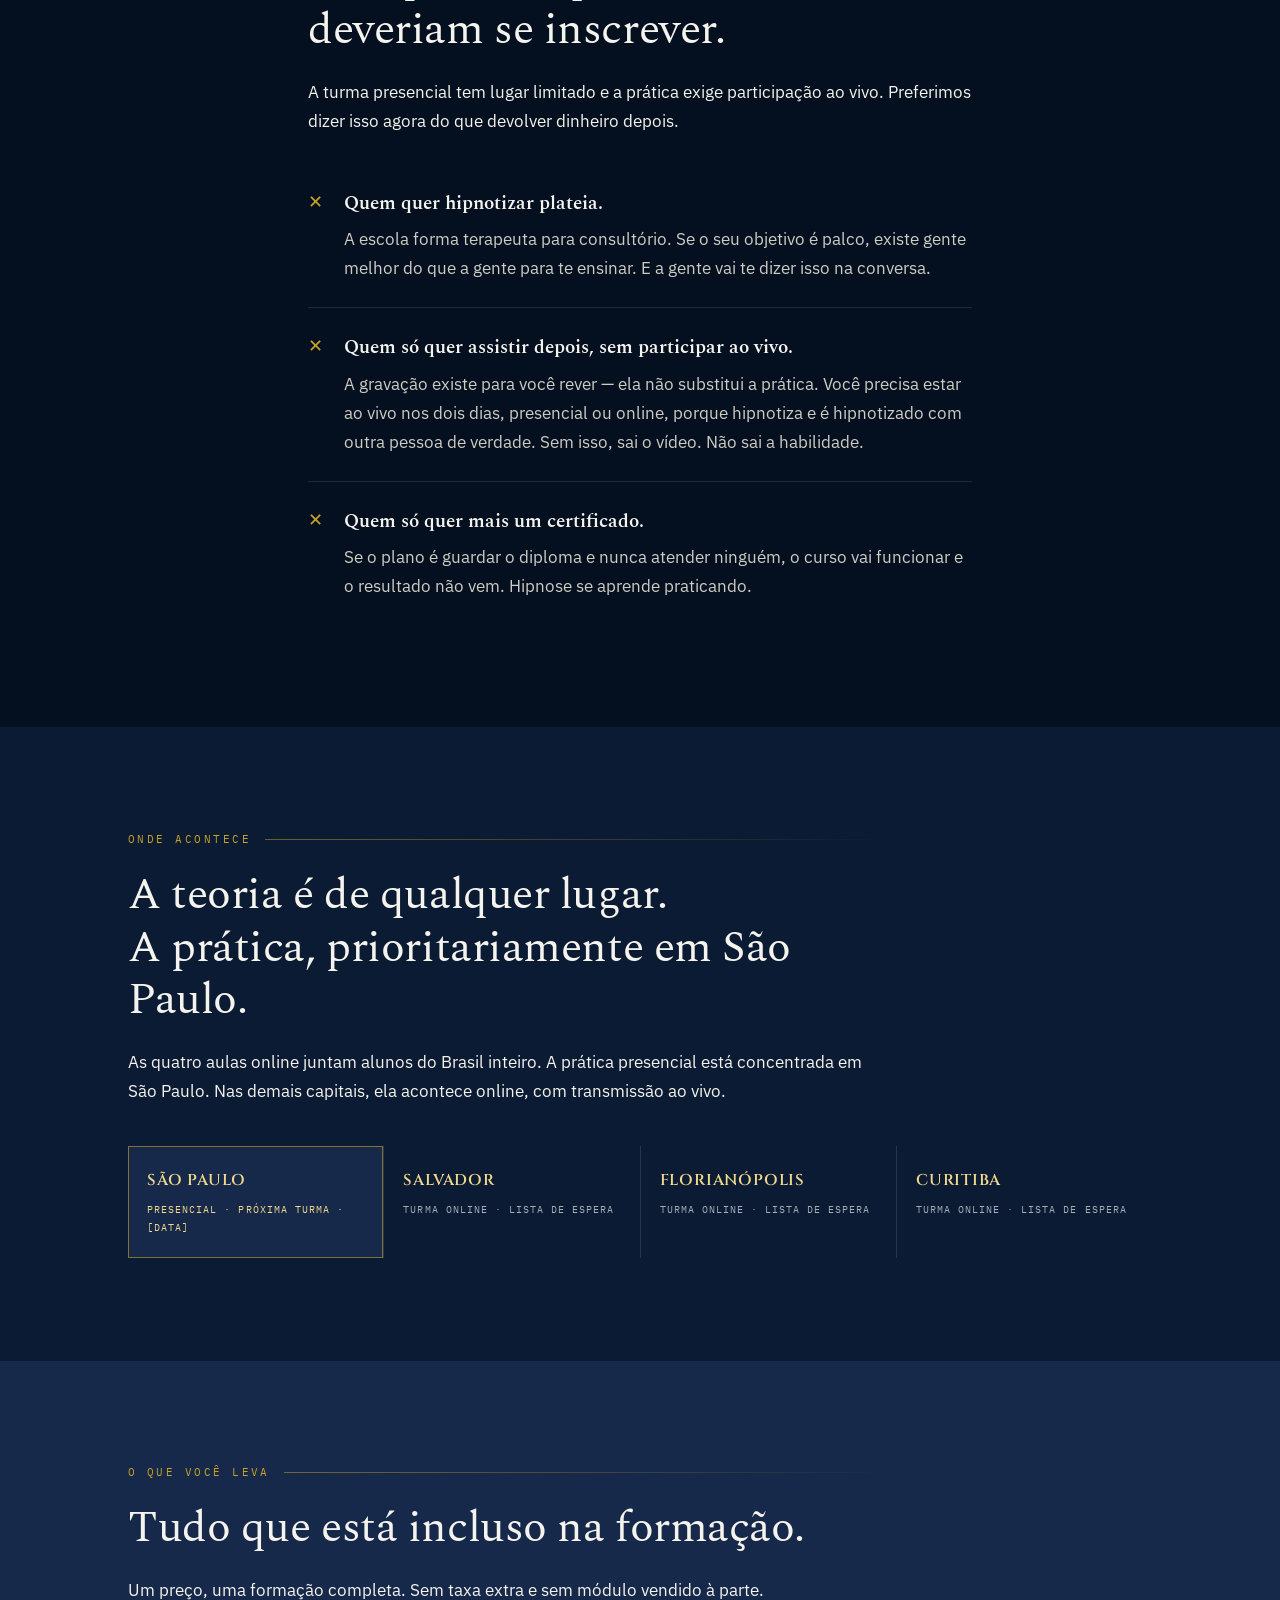
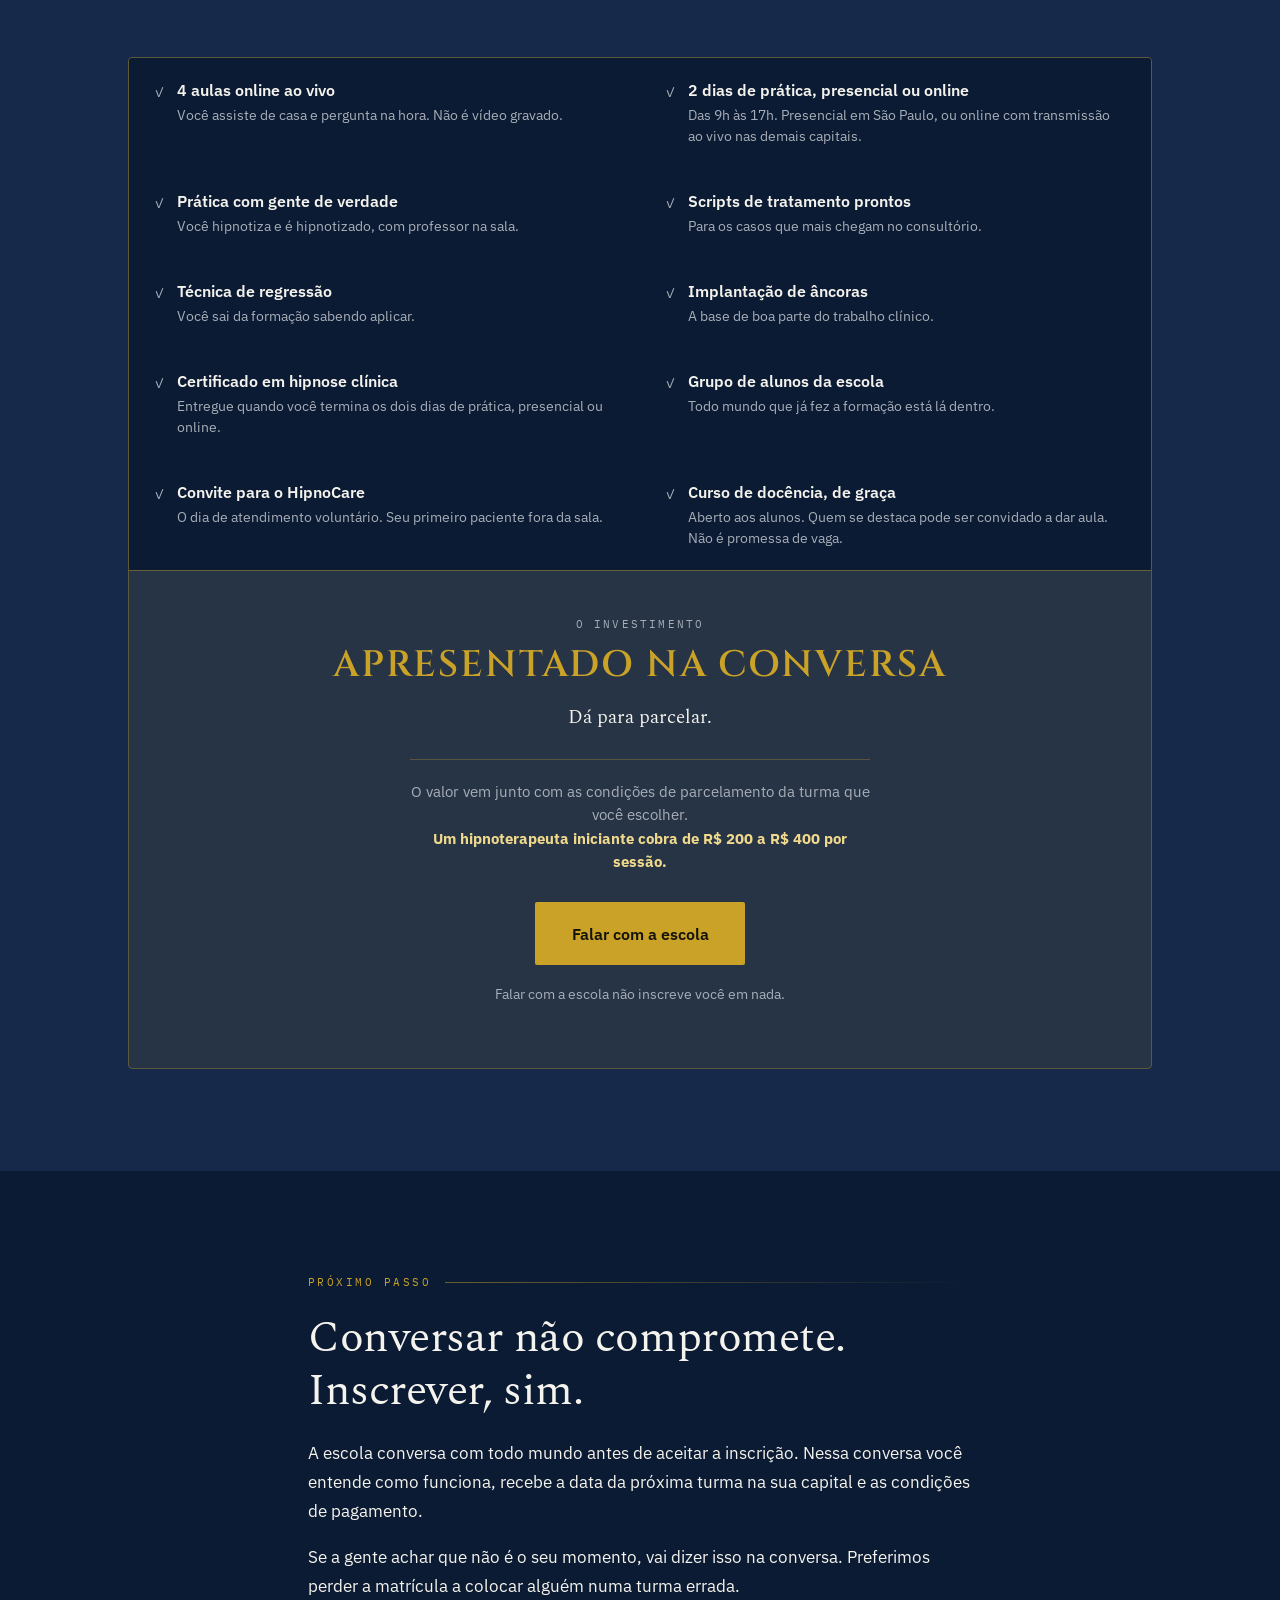
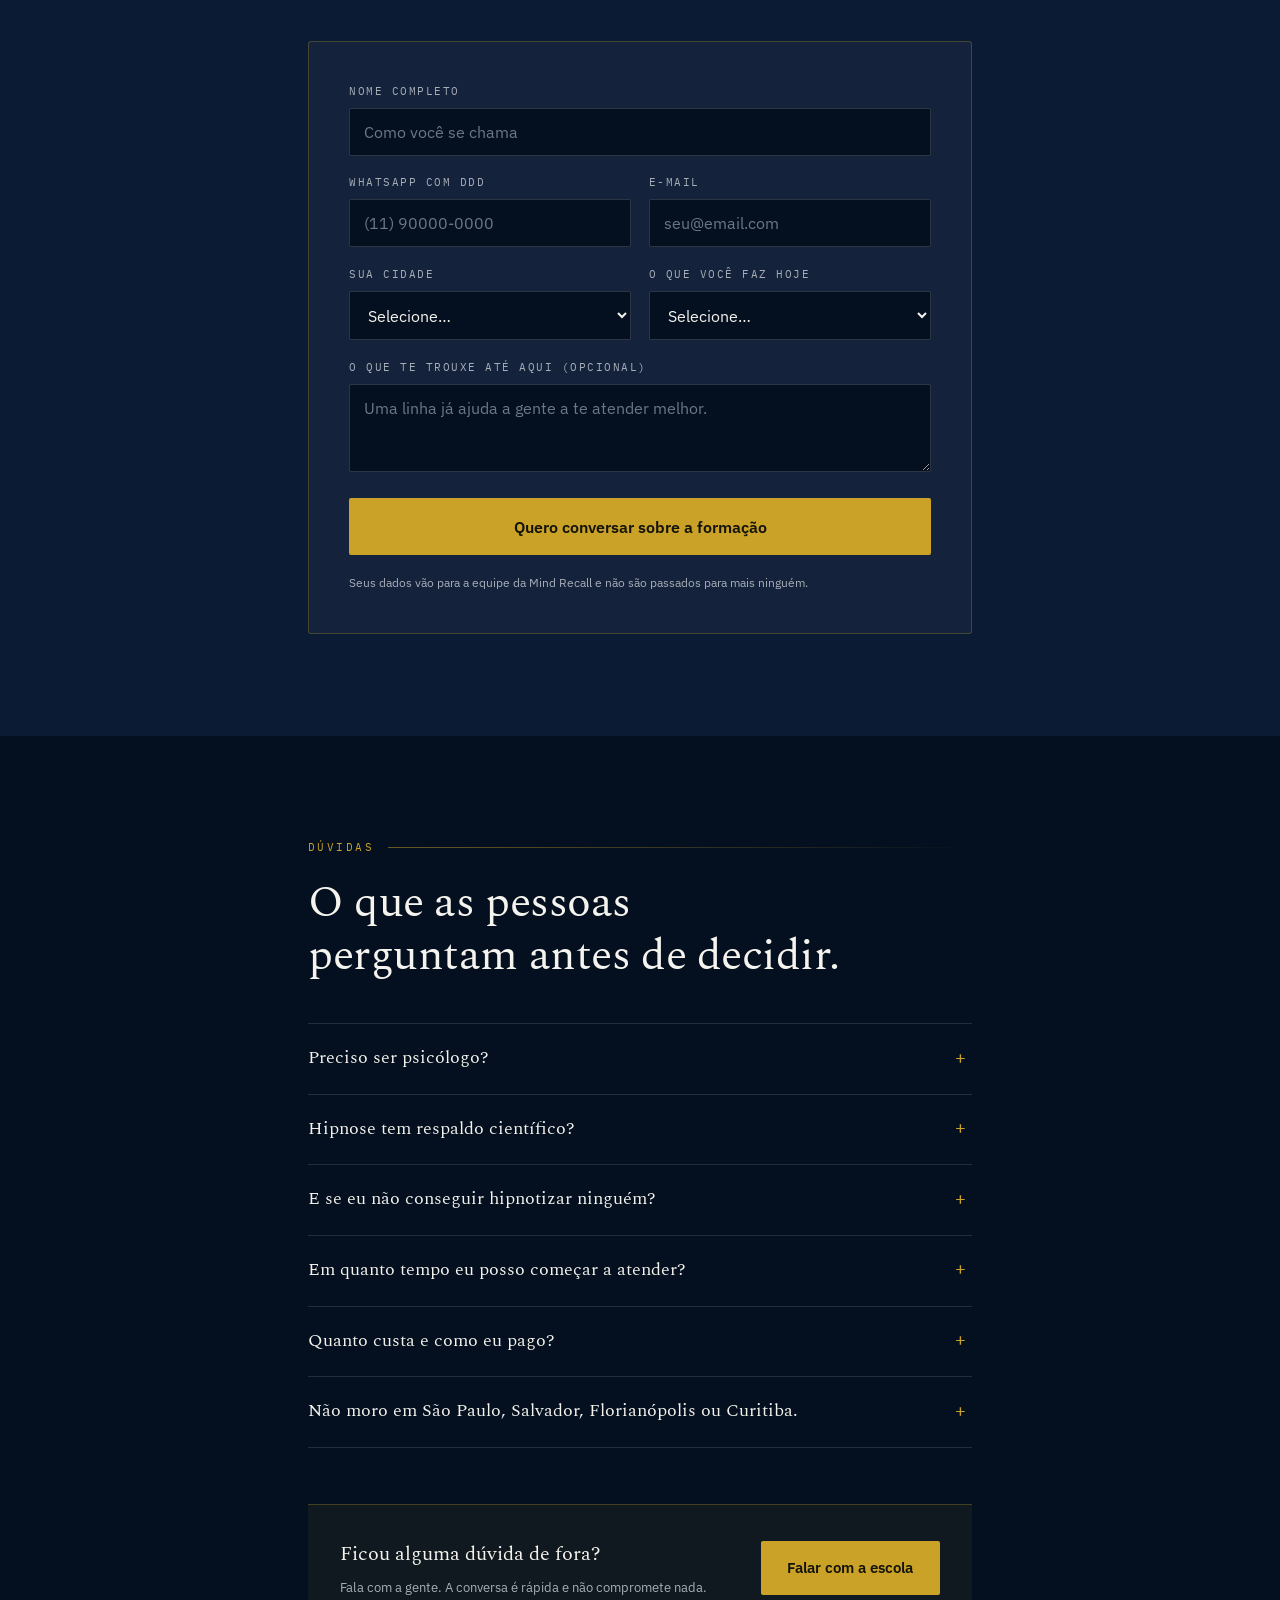
==== commit 2501d273: "Separa CSS/JS e aplica ajustes de texto do escopo (bloqueadores + contradicoes de modalidade)" ====
--- a/index.html
+++ b/index.html
@@ -4,321 +4,11 @@
 <meta charset="utf-8">
 <meta name="viewport" content="width=device-width, initial-scale=1">
 <title>Mind Recall — Formação em Hipnose Clínica</title>
-<meta name="description" content="Aprenda a tratar medo, dor e ansiedade com hipnose. Quatro aulas online ao vivo e dois dias de prática presencial. São Paulo, Salvador, Florianópolis e Curitiba.">
+<meta name="description" content="Aprenda a tratar medo, dor e ansiedade com hipnose. Quatro aulas online ao vivo e dois dias de prática, presencial em São Paulo ou online ao vivo nas demais capitais.">
 <link rel="preconnect" href="https://fonts.googleapis.com">
 <link rel="preconnect" href="https://fonts.gstatic.com" crossorigin>
 <link href="https://fonts.googleapis.com/css2?family=Cinzel:wght@400;600&family=Spectral:ital,wght@0,300;0,400;0,600;1,300&family=IBM+Plex+Sans:wght@400;500;600&family=IBM+Plex+Mono:wght@400;500&display=swap" rel="stylesheet">
-<style>
-:root{
-  --abyss:#04101F;
-  --navy:#0B1B33;
-  --navy-raised:#16294A;
-  --gold:#C9A227;
-  --gold-light:#F0D98C;
-  --steel:#A8AEB8;
-  --paper:#F5F3ED;
-
-  --f-display:'Cinzel',Georgia,serif;
-  --f-serif:'Spectral',Georgia,serif;
-  --f-sans:'IBM Plex Sans',system-ui,sans-serif;
-  --f-mono:'IBM Plex Mono',ui-monospace,monospace;
-
-  --wrap:1120px;
-  --gut:clamp(1.25rem,5vw,3rem);
-}
-
-*,*::before,*::after{box-sizing:border-box}
-html{scroll-behavior:smooth}
-body{
-  margin:0;background:var(--navy);color:var(--paper);
-  font-family:var(--f-sans);font-size:17px;line-height:1.7;
-  -webkit-font-smoothing:antialiased;
-}
-img{max-width:100%;display:block}
-a{color:inherit}
-
-.wrap{max-width:var(--wrap);margin:0 auto;padding-inline:var(--gut)}
-.narrow{max-width:760px}
-
-/* ---------- typography ---------- */
-.eyebrow{
-  font-family:var(--f-mono);font-size:.7rem;letter-spacing:.22em;
-  text-transform:uppercase;color:var(--gold);margin:0 0 1.25rem;
-  display:flex;align-items:center;gap:.85rem;
-}
-.eyebrow::after{content:"";flex:1;height:1px;background:linear-gradient(90deg,rgba(201,162,39,.5),transparent)}
-h1,h2,h3{margin:0;font-weight:400;text-wrap:balance}
-.h-display{font-family:var(--f-display);font-weight:600;text-transform:uppercase;letter-spacing:.015em;line-height:1.08}
-.h-serif{
-  font-family:var(--f-serif);font-weight:400;line-height:1.2;
-  font-size:clamp(1.7rem,3.5vw,2.75rem);letter-spacing:-.01em;
-}
-.lead{
-  font-family:var(--f-serif);font-weight:300;
-  font-size:clamp(1.08rem,1.9vw,1.3rem);line-height:1.6;color:#DCD9D0;
-}
-p{margin:0 0 1.1rem}
-.muted{color:var(--steel)}
-
-/* ---------- nav ---------- */
-.nav{
-  position:sticky;top:0;z-index:60;background:rgba(11,27,51,.9);
-  backdrop-filter:blur(14px);border-bottom:1px solid rgba(201,162,39,.2);
-}
-.nav-in{
-  max-width:var(--wrap);margin:0 auto;padding:.8rem var(--gut);
-  display:flex;align-items:center;justify-content:space-between;gap:1rem;
-}
-.wordmark{text-decoration:none;line-height:1.1}
-.wordmark b{display:block;font-family:var(--f-display);font-weight:600;font-size:1rem;letter-spacing:.14em;color:var(--gold-light)}
-.wordmark span{display:block;font-family:var(--f-mono);font-size:.52rem;letter-spacing:.2em;text-transform:uppercase;color:var(--steel);margin-top:2px}
-
-/* ---------- buttons ---------- */
-.btn{
-  display:inline-flex;align-items:center;justify-content:center;gap:.6rem;
-  font-family:var(--f-sans);font-weight:600;font-size:.94rem;
-  padding:.85rem 1.6rem;border-radius:2px;text-decoration:none;
-  border:1px solid transparent;cursor:pointer;
-  transition:background .2s ease,color .2s ease,border-color .2s ease;
-}
-.btn-gold{background:var(--gold);color:#14130A}
-.btn-gold:hover{background:var(--gold-light)}
-.btn-ghost{border-color:rgba(201,162,39,.45);color:var(--gold-light)}
-.btn-ghost:hover{border-color:var(--gold);background:rgba(201,162,39,.1)}
-.btn-sm{padding:.58rem 1.1rem;font-size:.84rem}
-.btn-lg{padding:1.05rem 2.2rem;font-size:1.02rem}
-.cta-row{display:flex;flex-wrap:wrap;gap:.85rem}
-.hero .cta-row{justify-content:center}
-a:focus-visible,button:focus-visible,input:focus-visible,select:focus-visible,textarea:focus-visible{
-  outline:2px solid var(--gold-light);outline-offset:3px;
-}
-
-/* faixa de CTA repetida */
-.cta-band{
-  border-top:1px solid rgba(201,162,39,.28);
-  border-bottom:1px solid rgba(201,162,39,.28);
-  background:rgba(201,162,39,.06);
-  padding:clamp(1.5rem,3vw,2rem);margin-top:clamp(2.5rem,5vw,3.5rem);
-  display:flex;flex-wrap:wrap;align-items:center;justify-content:space-between;gap:1.25rem;
-}
-.cta-band p{margin:0;font-family:var(--f-serif);font-size:clamp(1.05rem,2vw,1.28rem);color:var(--paper)}
-.cta-band small{display:block;font-family:var(--f-sans);font-size:.84rem;color:var(--steel);margin-top:.3rem}
-
-/* ---------- sections ---------- */
-section{padding-block:clamp(4rem,8vw,6.5rem)}
-.sec-abyss{background:var(--abyss)}
-.sec-raised{background:var(--navy-raised)}
-
-/* ---------- hero ---------- */
-.hero{
-  position:relative;overflow:hidden;text-align:center;
-  padding-block:clamp(2.75rem,6vw,4.5rem) clamp(3.5rem,7vw,5rem);
-  background:radial-gradient(120% 90% at 50% -10%,#12244180 0%,transparent 60%),var(--navy);
-}
-.seal{
-  width:clamp(96px,14vw,132px);aspect-ratio:1;margin:0 auto clamp(1.5rem,3vw,2.25rem);
-  border-radius:50%;
-  background-image:url('assets/logo-navy.png');
-  background-size:267%;background-position:50% 39%;
-  -webkit-mask-image:radial-gradient(circle,#000 58%,transparent 76%);
-  mask-image:radial-gradient(circle,#000 58%,transparent 76%);
-}
-.hero .eyebrow{justify-content:center}
-.hero .eyebrow::after{display:none}
-.hero .eyebrow::before{content:"";flex:0 0 34px;height:1px;background:rgba(201,162,39,.6)}
-.hero h1{font-size:clamp(1.95rem,6vw,4.1rem);margin-bottom:1.5rem}
-.hero h1 .line{display:block}
-.hero h1 .accent{color:var(--gold)}
-.hero .lead{max-width:620px;margin:0 auto 2.1rem}
-
-.promise{
-  max-width:640px;margin:0 auto 2.2rem;
-  border-top:1px solid rgba(201,162,39,.32);border-bottom:1px solid rgba(201,162,39,.32);
-  padding:1.4rem 1.25rem;
-  font-family:var(--f-serif);font-size:clamp(1.12rem,2.2vw,1.42rem);line-height:1.5;
-}
-.promise em{font-style:normal;color:var(--gold-light)}
-
-.factrail{
-  margin-top:clamp(2.75rem,5vw,4rem);border-top:1px solid rgba(255,255,255,.1);
-  padding-top:1.5rem;display:grid;grid-template-columns:repeat(4,1fr);gap:1rem;
-}
-.factrail div{text-align:center}
-.factrail b{display:block;font-family:var(--f-display);font-weight:600;font-size:clamp(1.3rem,3vw,1.85rem);color:var(--gold-light);line-height:1}
-.factrail span{display:block;margin-top:.5rem;font-family:var(--f-mono);font-size:.61rem;letter-spacing:.14em;text-transform:uppercase;color:var(--steel)}
-
-/* ---------- tese ---------- */
-.negation{
-  font-family:var(--f-serif);font-style:italic;font-weight:300;
-  font-size:clamp(1.2rem,2.5vw,1.6rem);color:var(--steel);
-  border-left:2px solid var(--gold);padding-left:1.4rem;margin:0 0 2rem;
-}
-
-/* ---------- método ---------- */
-.method{background:linear-gradient(180deg,var(--navy-raised) 0%,var(--navy) 42%,var(--abyss) 100%)}
-.stages{margin-top:clamp(2.5rem,5vw,3.5rem)}
-.stage{
-  position:relative;padding:0 0 clamp(2rem,4vw,3rem) clamp(2.25rem,5vw,3.5rem);
-  border-left:1px solid rgba(201,162,39,.28);
-}
-.stage:last-child{border-left-color:transparent;padding-bottom:0}
-.stage::before{
-  content:"";position:absolute;left:-4.5px;top:.6rem;width:8px;height:8px;border-radius:50%;
-  background:var(--gold);box-shadow:0 0 0 4px var(--navy);
-}
-.stage:last-child::before{
-  width:12px;height:12px;left:-6.5px;background:var(--gold-light);
-  box-shadow:0 0 0 5px var(--abyss),0 0 22px rgba(240,217,140,.55);
-}
-.stage-head{display:flex;flex-wrap:wrap;align-items:baseline;gap:.55rem 1rem;margin-bottom:.65rem}
-.stage-num{font-family:var(--f-mono);font-size:.72rem;letter-spacing:.16em;color:var(--gold)}
-.stage-name{font-family:var(--f-display);font-weight:600;text-transform:uppercase;font-size:clamp(.98rem,2.1vw,1.28rem);letter-spacing:.04em}
-.tag{
-  font-family:var(--f-mono);font-size:.6rem;letter-spacing:.14em;text-transform:uppercase;
-  border:1px solid rgba(168,174,184,.4);color:var(--steel);padding:.24rem .55rem;border-radius:2px;white-space:nowrap;
-}
-.tag-live{border-color:rgba(201,162,39,.55);color:var(--gold-light)}
-.stage p{margin:0;color:#CFCCC4;max-width:60ch}
-.stage-who{display:block;margin-top:.6rem;font-family:var(--f-mono);font-size:.65rem;letter-spacing:.1em;text-transform:uppercase;color:var(--steel)}
-
-/* ---------- cards ---------- */
-.grid-2{display:grid;grid-template-columns:repeat(2,1fr);gap:clamp(1rem,2.5vw,1.75rem);margin-top:2.5rem}
-.card{background:rgba(255,255,255,.035);border:1px solid rgba(255,255,255,.09);border-radius:3px;padding:clamp(1.4rem,2.6vw,1.9rem)}
-.card h3{font-family:var(--f-display);font-weight:600;text-transform:uppercase;font-size:1rem;letter-spacing:.05em;color:var(--gold-light);margin-bottom:.5rem}
-.card p:last-child{margin-bottom:0}
-
-/* ---------- professores ---------- */
-.teacher{background:rgba(255,255,255,.035);border:1px solid rgba(255,255,255,.09);border-radius:3px;overflow:hidden;display:flex;flex-direction:column}
-.teacher-photo{width:100%;aspect-ratio:4/5;object-fit:cover;filter:saturate(.9)}
-.teacher-body{padding:clamp(1.3rem,2.5vw,1.75rem)}
-.teacher-body h3{font-family:var(--f-display);font-weight:600;text-transform:uppercase;font-size:1.02rem;letter-spacing:.05em;color:var(--gold-light);margin-bottom:.35rem}
-.teacher-role{font-family:var(--f-mono);font-size:.65rem;letter-spacing:.12em;text-transform:uppercase;color:var(--steel);margin:0 0 1rem}
-.creds{list-style:none;margin:1.1rem 0 0;padding:0;border-top:1px solid rgba(255,255,255,.1)}
-.creds li{position:relative;padding:.55rem 0 .55rem 1.15rem;font-size:.88rem;color:#CFCCC4;border-bottom:1px solid rgba(255,255,255,.06);line-height:1.5}
-.creds li::before{content:"—";position:absolute;left:0;color:var(--gold)}
-
-/* ---------- fotos / galeria ---------- */
-.figure{border:1px solid rgba(201,162,39,.3);border-radius:3px;overflow:hidden;background:var(--abyss)}
-.figure img{width:100%;height:100%;object-fit:cover}
-.figure figcaption{padding:.8rem 1rem;font-family:var(--f-mono);font-size:.66rem;letter-spacing:.1em;text-transform:uppercase;color:var(--steel);border-top:1px solid rgba(255,255,255,.1)}
-.gallery{display:grid;grid-template-columns:repeat(2,1fr);gap:clamp(.75rem,2vw,1.25rem);margin-top:2.5rem}
-.gallery .figure img{aspect-ratio:3/4}
-
-/* ---------- depoimentos em vídeo ---------- */
-.videos{display:grid;grid-template-columns:repeat(3,1fr);gap:clamp(.85rem,2vw,1.5rem);margin-top:2.5rem}
-.vcard{border:1px solid rgba(201,162,39,.3);border-radius:3px;overflow:hidden;background:var(--abyss);margin:0}
-.vcard video{width:100%;aspect-ratio:9/16;object-fit:cover;display:block;background:#000}
-.vcard figcaption{padding:.85rem 1rem;border-top:1px solid rgba(255,255,255,.1)}
-.vcard b{display:block;font-family:var(--f-display);font-weight:600;text-transform:uppercase;font-size:.86rem;letter-spacing:.05em;color:var(--gold-light)}
-.vcard span{display:block;margin-top:.25rem;font-family:var(--f-mono);font-size:.61rem;letter-spacing:.1em;text-transform:uppercase;color:var(--steel)}
-
-/* ---------- a conta ---------- */
-.ledger{margin-top:2.5rem;border-top:1px solid rgba(255,255,255,.12)}
-.ledger-row{display:flex;align-items:baseline;justify-content:space-between;gap:1.5rem;padding:1.1rem 0;border-bottom:1px solid rgba(255,255,255,.12)}
-.ledger-row dt{color:#CFCCC4;margin:0}
-.ledger-row dd{margin:0;font-family:var(--f-mono);font-size:clamp(1rem,2.2vw,1.25rem);color:var(--gold-light);white-space:nowrap}
-.ledger-row.total dt{color:var(--paper);font-weight:600}
-.ledger-row.total dd{color:var(--gold);font-size:clamp(1.15rem,2.6vw,1.45rem)}
-.disclaimer{margin-top:1.5rem;font-size:.82rem;line-height:1.6;color:var(--steel)}
-
-/* ---------- filtro ---------- */
-.filter-item{padding:1.5rem 0;border-bottom:1px solid rgba(255,255,255,.1);display:grid;grid-template-columns:auto 1fr;gap:1.3rem;align-items:start}
-.filter-item:last-child{border-bottom:none}
-.filter-x{font-family:var(--f-mono);color:var(--gold);font-size:1.1rem;line-height:1.6}
-.filter-item h3{font-family:var(--f-serif);font-size:1.18rem;font-weight:600;margin-bottom:.35rem}
-.filter-item p{margin:0;color:#CFCCC4}
-
-/* ---------- capitais ---------- */
-.cities{display:grid;grid-template-columns:repeat(4,1fr);gap:1px;margin-top:2.5rem;background:rgba(255,255,255,.12)}
-.city{background:var(--navy);padding:1.4rem 1.2rem}
-.city b{display:block;font-family:var(--f-display);font-weight:600;text-transform:uppercase;font-size:.98rem;letter-spacing:.05em;color:var(--gold-light)}
-.city span{display:block;margin-top:.4rem;font-family:var(--f-mono);font-size:.64rem;letter-spacing:.1em;text-transform:uppercase;color:var(--steel)}
-
-/* ---------- tudo que está incluso ---------- */
-.includes{border:1px solid rgba(201,162,39,.4);border-radius:4px;overflow:hidden;margin-top:clamp(2.5rem,5vw,3.25rem)}
-.inc-list{display:grid;grid-template-columns:repeat(2,1fr);gap:0;background:rgba(201,162,39,.16)}
-.inc{background:var(--navy);padding:1.35rem clamp(1.1rem,2.5vw,1.6rem);display:grid;grid-template-columns:auto 1fr;gap:.9rem;align-items:start}
-.inc-check{color:var(--gold);font-family:var(--f-mono);font-size:.95rem;line-height:1.55}
-.inc b{display:block;font-weight:600;font-size:.98rem;color:var(--paper);line-height:1.45}
-.inc span{display:block;margin-top:.2rem;font-size:.87rem;color:var(--steel);line-height:1.5}
-
-.price-panel{background:rgba(201,162,39,.09);border-top:1px solid rgba(201,162,39,.4);padding:clamp(1.75rem,4vw,2.75rem);text-align:center}
-.price-kicker{font-family:var(--f-mono);font-size:.68rem;letter-spacing:.2em;text-transform:uppercase;color:var(--steel);margin:0 0 .6rem}
-.price-big{font-family:var(--f-display);font-weight:600;font-size:clamp(2.6rem,9vw,4.2rem);color:var(--gold);line-height:1;letter-spacing:.01em}
-.price-big.txt{font-size:clamp(1.5rem,4vw,2.3rem);text-transform:uppercase;letter-spacing:.05em;line-height:1.2}
-.price-sub{margin:.9rem 0 0;font-family:var(--f-serif);font-size:clamp(1.02rem,2vw,1.2rem);color:var(--paper)}
-.price-math{
-  margin:1.5rem auto 0;max-width:460px;padding-top:1.25rem;
-  border-top:1px solid rgba(201,162,39,.3);font-size:.92rem;color:var(--steel);line-height:1.6;
-}
-.price-panel .btn{margin-top:1.75rem}
-
-/* ---------- form ---------- */
-.form-shell{margin-top:2.5rem;background:rgba(255,255,255,.04);border:1px solid rgba(201,162,39,.28);border-radius:3px;padding:clamp(1.5rem,3.5vw,2.5rem)}
-.field{margin-bottom:1.1rem}
-.field label{display:block;font-family:var(--f-mono);font-size:.67rem;letter-spacing:.14em;text-transform:uppercase;color:var(--steel);margin-bottom:.5rem}
-.field input,.field select,.field textarea{
-  width:100%;background:var(--abyss);color:var(--paper);
-  border:1px solid rgba(255,255,255,.16);border-radius:2px;
-  padding:.8rem .9rem;font-family:var(--f-sans);font-size:.98rem;
-}
-.field input::placeholder,.field textarea::placeholder{color:#6C7788}
-.field-row{display:grid;grid-template-columns:1fr 1fr;gap:1.1rem}
-.form-note{font-size:.78rem;color:var(--steel);margin:1.1rem 0 0;line-height:1.6}
-
-/* ---------- faq ---------- */
-.faq{margin-top:2.5rem;border-top:1px solid rgba(255,255,255,.12)}
-.faq details{border-bottom:1px solid rgba(255,255,255,.12)}
-.faq summary{cursor:pointer;list-style:none;padding:1.2rem 2.5rem 1.2rem 0;position:relative;font-family:var(--f-serif);font-size:clamp(1.02rem,2vw,1.15rem)}
-.faq summary::-webkit-details-marker{display:none}
-.faq summary::after{content:"+";position:absolute;right:.4rem;top:1.1rem;font-family:var(--f-mono);color:var(--gold);font-size:1.15rem;transition:transform .2s ease}
-.faq details[open] summary::after{transform:rotate(45deg)}
-.faq-body{padding:0 2.5rem 1.35rem 0;color:#CFCCC4}
-.faq-body p:last-child{margin-bottom:0}
-
-/* ---------- pendências ---------- */
-.pending{
-  border:1px dashed rgba(201,162,39,.5);background:rgba(201,162,39,.05);
-  border-radius:3px;padding:1rem 1.15rem;
-  font-family:var(--f-mono);font-size:.72rem;line-height:1.6;letter-spacing:.03em;color:var(--gold-light);
-}
-
-/* ---------- footer ---------- */
-.foot{background:var(--abyss);border-top:1px solid rgba(201,162,39,.22);padding-block:3rem 2.5rem}
-.foot-in{display:flex;flex-wrap:wrap;gap:2rem;justify-content:space-between;align-items:flex-start}
-.foot small{display:block;font-size:.78rem;color:var(--steel);line-height:1.7}
-
-/* ---------- motion ---------- */
-.rise{opacity:0;transform:translateY(18px)}
-.rise.in{opacity:1;transform:none;transition:opacity .7s ease,transform .7s cubic-bezier(.2,.7,.3,1)}
-.hero h1 .line{opacity:0;transform:translateY(14px);animation:heroline .75s cubic-bezier(.2,.7,.3,1) forwards}
-.hero h1 .line:nth-child(2){animation-delay:.3s}
-@keyframes heroline{to{opacity:1;transform:none}}
-@media (prefers-reduced-motion:reduce){
-  html{scroll-behavior:auto}
-  .rise,.hero h1 .line{opacity:1!important;transform:none!important;animation:none!important;transition:none!important}
-}
-
-/* ---------- responsive ---------- */
-@media (max-width:900px){
-  .cities{grid-template-columns:repeat(2,1fr)}
-  .gallery{grid-template-columns:1fr 1fr}
-}
-@media (max-width:720px){
-  body{font-size:16px}
-  .grid-2{grid-template-columns:1fr}
-  .factrail{grid-template-columns:repeat(2,1fr);gap:1.5rem 1rem}
-  .field-row{grid-template-columns:1fr}
-  .nav .btn{display:none}
-  .ledger-row{flex-direction:column;gap:.3rem}
-  .filter-item{grid-template-columns:1fr;gap:.5rem}
-  .inc-list{grid-template-columns:1fr}
-  .gallery{grid-template-columns:1fr}
-  .videos{grid-template-columns:1fr;max-width:340px;margin-inline:auto}
-  .cta-band{flex-direction:column;align-items:stretch;text-align:center}
-  .cta-band .btn{width:100%}
-}
-</style>
+<link rel="stylesheet" href="css/style.css">
 </head>
 <body>
 
@@ -346,7 +36,8 @@
     </p>
 
     <p class="promise">
-      Atenda seu primeiro paciente em <em>30 dias</em>.<br>
+      Ao terminar os dois dias de prática — <em>presencial ou online</em> — você já está apto
+      a marcar seu primeiro atendimento.<br>
       Sem faculdade de psicologia. Sem largar o que você já faz.
     </p>
 
@@ -403,8 +94,9 @@
       com um professor olhando.
     </p>
     <p>
-      Aqui é diferente. A teoria é ao vivo, e você pode perguntar na hora. A prática é presencial,
-      e não existe versão gravada dela.
+      Aqui é diferente. A teoria é ao vivo, e você pode perguntar na hora. A prática também é ao vivo —
+      presencial, no formato recomendado, ou online com transmissão ao vivo, para quem não está
+      na capital com turma presencial.
     </p>
     <p style="margin-bottom:0">
       E quem ensina, atende. É regra da escola: todo professor tem consultório ativo.
@@ -419,8 +111,9 @@
       <p class="eyebrow">Como funciona</p>
       <h2 class="h-serif">Seis encontros. Da teoria ao consultório.</h2>
       <p class="lead" style="margin-top:1.3rem">
-        Quatro aulas online ao vivo, às terças e quintas. Depois, dois dias de prática presencial.
-        A ordem é pensada: primeiro você entende, depois você faz.
+        Quatro aulas online ao vivo, às terças e quintas. Depois, dois dias de prática — presencial
+        em São Paulo ou online, ao vivo, nas demais capitais. A ordem é pensada: primeiro você
+        entende, depois você faz.
       </p>
     </div>
 
@@ -481,14 +174,15 @@
         <div class="stage-head">
           <span class="stage-num">05—06</span>
           <h3 class="stage-name">A prática de verdade</h3>
-          <span class="tag">Presencial · 2 dias · 9h às 17h30</span>
+          <span class="tag">Presencial ou online · 2 dias · 9h às 17h</span>
         </div>
         <p>
           Você hipnotiza. E é hipnotizado. São dois dias de prática com âncoras, scripts de tratamento
-          e regressão, com os professores e monitores acompanhando na sala.
-          É aqui que a formação deixa de ser teoria. E é por isso que não existe versão gravada.
-        </p>
-        <span class="stage-who">Israel Costa e Dr. William · na sua capital</span>
+          e regressão, com os professores e monitores acompanhando ao vivo — presencialmente em
+          São Paulo ou online, com transmissão ao vivo, nas demais capitais.
+          É aqui que a formação deixa de ser teoria.
+        </p>
+        <span class="stage-who">Israel Costa e Dr. William · presencial em São Paulo ou online</span>
       </div>
     </div>
 
@@ -677,12 +371,11 @@
       <a class="btn btn-gold" href="#inscricao">Falar com a escola</a>
     </div>
 
-    <div class="pending rise" style="margin-top:1.5rem">
-      [CONFIRMAR COM O CLIENTE — 2 pontos: (1) profissão e cidade de cada um (hoje só temos o
-      primeiro nome; "Aline, dentista, Salvador" converte muito mais que "Aline"). (2) autorização
-      de uso de imagem dos três para peça pública. RECOMENDAÇÃO: legenda queimada no vídeo —
-      tráfego de rede social assiste sem som, e sem legenda o depoimento não comunica nada.]
-    </div>
+    <!-- PENDENTE (interno) — confirmar com o cliente: (1) profissão e cidade de cada aluno (hoje só
+         temos o primeiro nome; "Aline, dentista, Salvador" converte muito mais que "Aline").
+         (2) autorização de uso de imagem dos três para peça pública. RECOMENDAÇÃO: legenda queimada
+         no vídeo — tráfego de rede social assiste sem som, e sem legenda o depoimento não comunica
+         nada. -->
   </div>
 </section>
 
@@ -702,9 +395,11 @@
         <dd>R$ 200 a R$ 400</dd>
       </div>
       <div class="ledger-row">
-        <dt>Uma sessão de terapeuta experiente (valor do Israel hoje)</dt>
+        <dt>Uma sessão de terapeuta experiente</dt>
         <dd>R$ 500</dd>
       </div>
+      <!-- PENDENTE (interno) — valor de referência informado pelo Israel; ele sinalizou reajuste
+           em outubro/2026. Revisar este número nessa data. -->
       <div class="ledger-row total">
         <dt>Um dia com quatro atendimentos</dt>
         <dd>R$ 800 a R$ 1.600</dd>
@@ -739,7 +434,7 @@
     <p class="eyebrow">O filtro</p>
     <h2 class="h-serif">Três pessoas que não deveriam se inscrever.</h2>
     <p style="margin-top:1.3rem;margin-bottom:1.75rem">
-      A turma presencial tem lugar limitado e a prática exige presença.
+      A turma presencial tem lugar limitado e a prática exige participação ao vivo.
       Preferimos dizer isso agora do que devolver dinheiro depois.
     </p>
 
@@ -755,9 +450,10 @@
     <div class="filter-item">
       <span class="filter-x" aria-hidden="true">✕</span>
       <div>
-        <h3>Quem não pode estar nos dois dias presenciais.</h3>
-        <p>A prática não tem vídeo e não tem reposição. Sem os dois dias não sai certificado.
-        E, sendo honesto, também não sai formação.</p>
+        <h3>Quem só quer assistir depois, sem participar ao vivo.</h3>
+        <p>A gravação existe para você rever — ela não substitui a prática. Você precisa estar ao vivo
+        nos dois dias, presencial ou online, porque hipnotiza e é hipnotizado com outra pessoa de
+        verdade. Sem isso, sai o vídeo. Não sai a habilidade.</p>
       </div>
     </div>
 
@@ -777,22 +473,22 @@
   <div class="wrap">
     <div class="narrow rise">
       <p class="eyebrow">Onde acontece</p>
-      <h2 class="h-serif">A teoria é de qualquer lugar.<br>A prática é na sua capital.</h2>
+      <h2 class="h-serif">A teoria é de qualquer lugar.<br>A prática, prioritariamente em São Paulo.</h2>
       <p style="margin-top:1.3rem">
         As quatro aulas online juntam alunos do Brasil inteiro.
-        O fim de semana presencial acontece na capital que você escolher.
+        A prática presencial está concentrada em São Paulo. Nas demais capitais, ela acontece
+        online, com transmissão ao vivo.
       </p>
     </div>
     <div class="cities rise">
-      <div class="city"><b>São Paulo</b><span>Próxima turma · [data]</span></div>
-      <div class="city"><b>Salvador</b><span>Próxima turma · [data]</span></div>
-      <div class="city"><b>Florianópolis</b><span>Próxima turma · [data]</span></div>
-      <div class="city"><b>Curitiba</b><span>Próxima turma · [data]</span></div>
-    </div>
-    <div class="pending rise" style="margin-top:1.5rem">
-      [PENDENTE — datas reais das próximas turmas por capital. Sem data confirmada, não usar
-      contagem regressiva nem "últimas vagas": urgência falsa queima a autoridade da página.]
-    </div>
+      <div class="city city-featured"><b>São Paulo</b><span>Presencial · Próxima turma · [data]</span></div>
+      <div class="city"><b>Salvador</b><span>Turma online · lista de espera</span></div>
+      <div class="city"><b>Florianópolis</b><span>Turma online · lista de espera</span></div>
+      <div class="city"><b>Curitiba</b><span>Turma online · lista de espera</span></div>
+    </div>
+    <!-- PENDENTE (interno) — data real da próxima turma presencial em São Paulo. Sem data
+         confirmada, não usar contagem regressiva nem "últimas vagas": urgência falsa queima
+         a autoridade da página. -->
   </div>
 </section>
 
@@ -815,7 +511,7 @@
         </div>
         <div class="inc">
           <span class="inc-check" aria-hidden="true">✓</span>
-          <div><b>2 dias de prática presencial</b><span>Das 9h às 17h30, na capital que você escolher.</span></div>
+          <div><b>2 dias de prática, presencial ou online</b><span>Das 9h às 17h. Presencial em São Paulo, ou online com transmissão ao vivo nas demais capitais.</span></div>
         </div>
         <div class="inc">
           <span class="inc-check" aria-hidden="true">✓</span>
@@ -835,7 +531,7 @@
         </div>
         <div class="inc">
           <span class="inc-check" aria-hidden="true">✓</span>
-          <div><b>Certificado em hipnose clínica</b><span>Entregue quando você termina os dois dias presenciais.</span></div>
+          <div><b>Certificado em hipnose clínica</b><span>Entregue quando você termina os dois dias de prática, presencial ou online.</span></div>
         </div>
         <div class="inc">
           <span class="inc-check" aria-hidden="true">✓</span>
@@ -866,12 +562,11 @@
       </div>
     </div>
 
-    <div class="pending rise" style="margin-top:1.5rem">
-      [CONFIRMAR COM O CLIENTE — 2 itens: (1) "refazer as aulas online nas turmas seguintes" foi
-      descrito pelo Israel como prática ("tem aluno que refaz sempre"), mas não como política oficial;
-      ficou fora da lista até virar regra. (2) condições de parcelamento (cartão em até 12x com juros,
-      Pix parcelado via Cacto) — colocar o número exato de parcelas quando a plataforma estiver fechada.]
-    </div>
+    <!-- PENDENTE (interno) — confirmar com o cliente: (1) "refazer as aulas online nas turmas
+         seguintes" foi descrito pelo Israel como prática ("tem aluno que refaz sempre"), mas não
+         como política oficial; ficou fora da lista até virar regra. (2) condições de parcelamento
+         (cartão em até 12x com juros, Pix parcelado via Cacto) — colocar o número exato de parcelas
+         quando a plataforma estiver fechada. -->
   </div>
 </section>
 
@@ -908,14 +603,14 @@
 
       <div class="field-row">
         <div class="field">
-          <label for="capital">Capital para o presencial</label>
+          <label for="capital">Sua cidade</label>
           <select id="capital" name="capital" required>
             <option value="">Selecione…</option>
-            <option>São Paulo</option>
-            <option>Salvador</option>
-            <option>Florianópolis</option>
-            <option>Curitiba</option>
-            <option>Ainda não é atendida</option>
+            <option>São Paulo — presencial</option>
+            <option>Salvador — turma online</option>
+            <option>Florianópolis — turma online</option>
+            <option>Curitiba — turma online</option>
+            <option>Outra cidade — turma online</option>
           </select>
         </div>
         <div class="field">
@@ -943,10 +638,10 @@
       </p>
     </form>
 
-    <div class="pending" style="margin-top:1.5rem">
-      [PENDENTE — campos finais a fechar com o Rodrigo (tráfego pago) e destino do lead:
-      CRM, planilha ou WhatsApp. O formulário ainda não está ligado a nenhum backend.]
-    </div>
+    <!-- PENDENTE (interno) — campos finais a fechar com o Rodrigo (tráfego pago) e destino do lead:
+         CRM da Orflia + notificação para a Júlia (closer), mantendo o fluxo de WhatsApp que já roda
+         no tráfego. O formulário ainda não está ligado a nenhum backend — testar ponta a ponta antes
+         de subir campanha. -->
   </div>
 </section>
 
@@ -976,17 +671,17 @@
       <details>
         <summary>E se eu não conseguir hipnotizar ninguém?</summary>
         <div class="faq-body">
-          <p>Os dois dias presenciais são de prática. Você hipnotiza e é hipnotizado, com os professores
-          e monitores acompanhando na sala. Ninguém termina a formação sem ter conduzido uma sessão
-          do começo ao fim.</p>
+          <p>Os dois dias de prática — presencial ou online — são para isso. Você hipnotiza e é
+          hipnotizado, com os professores e monitores acompanhando ao vivo. Ninguém termina a
+          formação sem ter conduzido uma sessão do começo ao fim.</p>
         </div>
       </details>
       <details>
         <summary>Em quanto tempo eu posso começar a atender?</summary>
         <div class="faq-body">
           <p>A escola não promete prazo de retorno nem faturamento, porque isso depende de cada aluno.
-          O que ela garante é o seguinte: quando você termina o fim de semana presencial, já está apto
-          a marcar o primeiro atendimento. O que vem depois é trabalho seu.</p>
+          O que ela garante é o seguinte: quando você termina o fim de semana de prática — presencial
+          ou online — já está apto a marcar o primeiro atendimento. O que vem depois é trabalho seu.</p>
         </div>
       </details>
       <details>
@@ -994,16 +689,18 @@
         <div class="faq-body">
           <p>O valor é apresentado na conversa com a escola, junto com as condições de parcelamento —
           elas mudam conforme a data da turma que você escolher.</p>
-          <p>O que dá para adiantar: é um preço só. As quatro aulas online ao vivo e os dois dias
-          presenciais estão incluídos, e não existe módulo vendido à parte nem taxa de certificado.</p>
+          <p>O que dá para adiantar: é um preço só. As quatro aulas online ao vivo e os dois dias de
+          prática — presencial ou online — estão incluídos, e não existe módulo vendido à parte nem
+          taxa de certificado.</p>
         </div>
       </details>
       <details>
-        <summary>Não moro em nenhuma dessas quatro capitais.</summary>
+        <summary>Não moro em São Paulo, Salvador, Florianópolis ou Curitiba.</summary>
         <div class="faq-body">
-          <p>As aulas online recebem alunos do Brasil inteiro. O que limita é o fim de semana presencial.
-          A escola está abrindo novas capitais e forma professores locais em cada uma. Vale marcar a
-          conversa e perguntar qual é a próxima. Muitos alunos também vêm de cidades vizinhas.</p>
+          <p>Sem problema. As quatro aulas teóricas já são online e recebem alunos do Brasil inteiro.
+          A prática está concentrada em São Paulo — quem não está por perto faz a prática online, com
+          transmissão ao vivo, e desconto de R$ 500 sobre o valor do presencial. Vale marcar a
+          conversa para saber os próximos horários.</p>
         </div>
       </details>
     </div>
@@ -1034,45 +731,7 @@
   </div>
 </footer>
 
-<script>
-(function(){
-  var reduce = window.matchMedia('(prefers-reduced-motion: reduce)').matches;
-  var items = document.querySelectorAll('.rise');
-  if (reduce || !('IntersectionObserver' in window)) {
-    items.forEach(function(el){ el.classList.add('in'); });
-    return;
-  }
-  var io = new IntersectionObserver(function(entries){
-    entries.forEach(function(e){
-      if (e.isIntersecting) { e.target.classList.add('in'); io.unobserve(e.target); }
-    });
-  }, { rootMargin: '0px 0px -8% 0px', threshold: 0.08 });
-  items.forEach(function(el){ io.observe(el); });
-})();
-
-/* Versão de revisão: o formulário ainda não tem destino.
-   Sem isto o envio falharia em silêncio e o lead sumiria.
-   REMOVER este bloco quando o backend/WhatsApp estiver ligado. */
-(function(){
-  var form = document.querySelector('.form-shell');
-  if (!form) return;
-  form.addEventListener('submit', function(ev){
-    ev.preventDefault();
-    var box = document.getElementById('form-aviso');
-    if (!box) {
-      box = document.createElement('p');
-      box.id = 'form-aviso';
-      box.setAttribute('role','status');
-      box.style.cssText = 'margin:1rem 0 0;padding:.9rem 1rem;border:1px solid rgba(201,162,39,.5);'
-        + 'border-radius:2px;background:rgba(201,162,39,.1);color:#F0D98C;font-size:.9rem;line-height:1.55';
-      form.appendChild(box);
-    }
-    box.textContent = 'Esta é uma versão de revisão da página. O formulário ainda não está ligado '
-      + 'ao destino final, então nada foi enviado. Fale com a escola pelo WhatsApp.';
-    box.scrollIntoView({ behavior:'smooth', block:'center' });
-  });
-})();
-</script>
+<script src="js/script.js"></script>
 
 </body>
 </html>
--- a/css/style.css
+++ b/css/style.css
@@ -0,0 +1,311 @@
+:root{
+  --abyss:#04101F;
+  --navy:#0B1B33;
+  --navy-raised:#16294A;
+  --gold:#C9A227;
+  --gold-light:#F0D98C;
+  --steel:#A8AEB8;
+  --paper:#F5F3ED;
+
+  --f-display:'Cinzel',Georgia,serif;
+  --f-serif:'Spectral',Georgia,serif;
+  --f-sans:'IBM Plex Sans',system-ui,sans-serif;
+  --f-mono:'IBM Plex Mono',ui-monospace,monospace;
+
+  --wrap:1120px;
+  --gut:clamp(1.25rem,5vw,3rem);
+}
+
+*,*::before,*::after{box-sizing:border-box}
+html{scroll-behavior:smooth}
+body{
+  margin:0;background:var(--navy);color:var(--paper);
+  font-family:var(--f-sans);font-size:17px;line-height:1.7;
+  -webkit-font-smoothing:antialiased;
+}
+img{max-width:100%;display:block}
+a{color:inherit}
+
+.wrap{max-width:var(--wrap);margin:0 auto;padding-inline:var(--gut)}
+.narrow{max-width:760px}
+
+/* ---------- typography ---------- */
+.eyebrow{
+  font-family:var(--f-mono);font-size:.7rem;letter-spacing:.22em;
+  text-transform:uppercase;color:var(--gold);margin:0 0 1.25rem;
+  display:flex;align-items:center;gap:.85rem;
+}
+.eyebrow::after{content:"";flex:1;height:1px;background:linear-gradient(90deg,rgba(201,162,39,.5),transparent)}
+h1,h2,h3{margin:0;font-weight:400;text-wrap:balance}
+.h-display{font-family:var(--f-display);font-weight:600;text-transform:uppercase;letter-spacing:.015em;line-height:1.08}
+.h-serif{
+  font-family:var(--f-serif);font-weight:400;line-height:1.2;
+  font-size:clamp(1.7rem,3.5vw,2.75rem);letter-spacing:-.01em;
+}
+.lead{
+  font-family:var(--f-serif);font-weight:300;
+  font-size:clamp(1.08rem,1.9vw,1.3rem);line-height:1.6;color:#DCD9D0;
+}
+p{margin:0 0 1.1rem}
+.muted{color:var(--steel)}
+
+/* ---------- nav ---------- */
+.nav{
+  position:sticky;top:0;z-index:60;background:rgba(11,27,51,.9);
+  backdrop-filter:blur(14px);border-bottom:1px solid rgba(201,162,39,.2);
+}
+.nav-in{
+  max-width:var(--wrap);margin:0 auto;padding:.8rem var(--gut);
+  display:flex;align-items:center;justify-content:space-between;gap:1rem;
+}
+.wordmark{text-decoration:none;line-height:1.1}
+.wordmark b{display:block;font-family:var(--f-display);font-weight:600;font-size:1rem;letter-spacing:.14em;color:var(--gold-light)}
+.wordmark span{display:block;font-family:var(--f-mono);font-size:.52rem;letter-spacing:.2em;text-transform:uppercase;color:var(--steel);margin-top:2px}
+
+/* ---------- buttons ---------- */
+.btn{
+  display:inline-flex;align-items:center;justify-content:center;gap:.6rem;
+  font-family:var(--f-sans);font-weight:600;font-size:.94rem;
+  padding:.85rem 1.6rem;border-radius:2px;text-decoration:none;
+  border:1px solid transparent;cursor:pointer;
+  transition:background .2s ease,color .2s ease,border-color .2s ease;
+}
+.btn-gold{background:var(--gold);color:#14130A}
+.btn-gold:hover{background:var(--gold-light)}
+.btn-ghost{border-color:rgba(201,162,39,.45);color:var(--gold-light)}
+.btn-ghost:hover{border-color:var(--gold);background:rgba(201,162,39,.1)}
+.btn-sm{padding:.58rem 1.1rem;font-size:.84rem}
+.btn-lg{padding:1.05rem 2.2rem;font-size:1.02rem}
+.cta-row{display:flex;flex-wrap:wrap;gap:.85rem}
+.hero .cta-row{justify-content:center}
+a:focus-visible,button:focus-visible,input:focus-visible,select:focus-visible,textarea:focus-visible{
+  outline:2px solid var(--gold-light);outline-offset:3px;
+}
+
+/* faixa de CTA repetida */
+.cta-band{
+  border-top:1px solid rgba(201,162,39,.28);
+  border-bottom:1px solid rgba(201,162,39,.28);
+  background:rgba(201,162,39,.06);
+  padding:clamp(1.5rem,3vw,2rem);margin-top:clamp(2.5rem,5vw,3.5rem);
+  display:flex;flex-wrap:wrap;align-items:center;justify-content:space-between;gap:1.25rem;
+}
+.cta-band p{margin:0;font-family:var(--f-serif);font-size:clamp(1.05rem,2vw,1.28rem);color:var(--paper)}
+.cta-band small{display:block;font-family:var(--f-sans);font-size:.84rem;color:var(--steel);margin-top:.3rem}
+
+/* ---------- sections ---------- */
+section{padding-block:clamp(4rem,8vw,6.5rem)}
+.sec-abyss{background:var(--abyss)}
+.sec-raised{background:var(--navy-raised)}
+
+/* ---------- hero ---------- */
+.hero{
+  position:relative;overflow:hidden;text-align:center;
+  padding-block:clamp(2.75rem,6vw,4.5rem) clamp(3.5rem,7vw,5rem);
+  background:radial-gradient(120% 90% at 50% -10%,#12244180 0%,transparent 60%),var(--navy);
+}
+.seal{
+  width:clamp(96px,14vw,132px);aspect-ratio:1;margin:0 auto clamp(1.5rem,3vw,2.25rem);
+  border-radius:50%;
+  background-image:url('../assets/logo-navy.png');
+  background-size:267%;background-position:50% 39%;
+  -webkit-mask-image:radial-gradient(circle,#000 58%,transparent 76%);
+  mask-image:radial-gradient(circle,#000 58%,transparent 76%);
+}
+.hero .eyebrow{justify-content:center}
+.hero .eyebrow::after{display:none}
+.hero .eyebrow::before{content:"";flex:0 0 34px;height:1px;background:rgba(201,162,39,.6)}
+.hero h1{font-size:clamp(1.95rem,6vw,4.1rem);margin-bottom:1.5rem}
+.hero h1 .line{display:block}
+.hero h1 .accent{color:var(--gold)}
+.hero .lead{max-width:620px;margin:0 auto 2.1rem}
+
+.promise{
+  max-width:640px;margin:0 auto 2.2rem;
+  border-top:1px solid rgba(201,162,39,.32);border-bottom:1px solid rgba(201,162,39,.32);
+  padding:1.4rem 1.25rem;
+  font-family:var(--f-serif);font-size:clamp(1.12rem,2.2vw,1.42rem);line-height:1.5;
+}
+.promise em{font-style:normal;color:var(--gold-light)}
+
+.factrail{
+  margin-top:clamp(2.75rem,5vw,4rem);border-top:1px solid rgba(255,255,255,.1);
+  padding-top:1.5rem;display:grid;grid-template-columns:repeat(4,1fr);gap:1rem;
+}
+.factrail div{text-align:center}
+.factrail b{display:block;font-family:var(--f-display);font-weight:600;font-size:clamp(1.3rem,3vw,1.85rem);color:var(--gold-light);line-height:1}
+.factrail span{display:block;margin-top:.5rem;font-family:var(--f-mono);font-size:.61rem;letter-spacing:.14em;text-transform:uppercase;color:var(--steel)}
+
+/* ---------- tese ---------- */
+.negation{
+  font-family:var(--f-serif);font-style:italic;font-weight:300;
+  font-size:clamp(1.2rem,2.5vw,1.6rem);color:var(--steel);
+  border-left:2px solid var(--gold);padding-left:1.4rem;margin:0 0 2rem;
+}
+
+/* ---------- método ---------- */
+.method{background:linear-gradient(180deg,var(--navy-raised) 0%,var(--navy) 42%,var(--abyss) 100%)}
+.stages{margin-top:clamp(2.5rem,5vw,3.5rem)}
+.stage{
+  position:relative;padding:0 0 clamp(2rem,4vw,3rem) clamp(2.25rem,5vw,3.5rem);
+  border-left:1px solid rgba(201,162,39,.28);
+}
+.stage:last-child{border-left-color:transparent;padding-bottom:0}
+.stage::before{
+  content:"";position:absolute;left:-4.5px;top:.6rem;width:8px;height:8px;border-radius:50%;
+  background:var(--gold);box-shadow:0 0 0 4px var(--navy);
+}
+.stage:last-child::before{
+  width:12px;height:12px;left:-6.5px;background:var(--gold-light);
+  box-shadow:0 0 0 5px var(--abyss),0 0 22px rgba(240,217,140,.55);
+}
+.stage-head{display:flex;flex-wrap:wrap;align-items:baseline;gap:.55rem 1rem;margin-bottom:.65rem}
+.stage-num{font-family:var(--f-mono);font-size:.72rem;letter-spacing:.16em;color:var(--gold)}
+.stage-name{font-family:var(--f-display);font-weight:600;text-transform:uppercase;font-size:clamp(.98rem,2.1vw,1.28rem);letter-spacing:.04em}
+.tag{
+  font-family:var(--f-mono);font-size:.6rem;letter-spacing:.14em;text-transform:uppercase;
+  border:1px solid rgba(168,174,184,.4);color:var(--steel);padding:.24rem .55rem;border-radius:2px;white-space:nowrap;
+}
+.tag-live{border-color:rgba(201,162,39,.55);color:var(--gold-light)}
+.stage p{margin:0;color:#CFCCC4;max-width:60ch}
+.stage-who{display:block;margin-top:.6rem;font-family:var(--f-mono);font-size:.65rem;letter-spacing:.1em;text-transform:uppercase;color:var(--steel)}
+
+/* ---------- cards ---------- */
+.grid-2{display:grid;grid-template-columns:repeat(2,1fr);gap:clamp(1rem,2.5vw,1.75rem);margin-top:2.5rem}
+.card{background:rgba(255,255,255,.035);border:1px solid rgba(255,255,255,.09);border-radius:3px;padding:clamp(1.4rem,2.6vw,1.9rem)}
+.card h3{font-family:var(--f-display);font-weight:600;text-transform:uppercase;font-size:1rem;letter-spacing:.05em;color:var(--gold-light);margin-bottom:.5rem}
+.card p:last-child{margin-bottom:0}
+
+/* ---------- professores ---------- */
+.teacher{background:rgba(255,255,255,.035);border:1px solid rgba(255,255,255,.09);border-radius:3px;overflow:hidden;display:flex;flex-direction:column}
+.teacher-photo{width:100%;aspect-ratio:4/5;object-fit:cover;filter:saturate(.9)}
+.teacher-body{padding:clamp(1.3rem,2.5vw,1.75rem)}
+.teacher-body h3{font-family:var(--f-display);font-weight:600;text-transform:uppercase;font-size:1.02rem;letter-spacing:.05em;color:var(--gold-light);margin-bottom:.35rem}
+.teacher-role{font-family:var(--f-mono);font-size:.65rem;letter-spacing:.12em;text-transform:uppercase;color:var(--steel);margin:0 0 1rem}
+.creds{list-style:none;margin:1.1rem 0 0;padding:0;border-top:1px solid rgba(255,255,255,.1)}
+.creds li{position:relative;padding:.55rem 0 .55rem 1.15rem;font-size:.88rem;color:#CFCCC4;border-bottom:1px solid rgba(255,255,255,.06);line-height:1.5}
+.creds li::before{content:"—";position:absolute;left:0;color:var(--gold)}
+
+/* ---------- fotos / galeria ---------- */
+.figure{border:1px solid rgba(201,162,39,.3);border-radius:3px;overflow:hidden;background:var(--abyss)}
+.figure img{width:100%;height:100%;object-fit:cover}
+.figure figcaption{padding:.8rem 1rem;font-family:var(--f-mono);font-size:.66rem;letter-spacing:.1em;text-transform:uppercase;color:var(--steel);border-top:1px solid rgba(255,255,255,.1)}
+.gallery{display:grid;grid-template-columns:repeat(2,1fr);gap:clamp(.75rem,2vw,1.25rem);margin-top:2.5rem}
+.gallery .figure img{aspect-ratio:3/4}
+
+/* ---------- depoimentos em vídeo ---------- */
+.videos{display:grid;grid-template-columns:repeat(3,1fr);gap:clamp(.85rem,2vw,1.5rem);margin-top:2.5rem}
+.vcard{border:1px solid rgba(201,162,39,.3);border-radius:3px;overflow:hidden;background:var(--abyss);margin:0}
+.vcard video{width:100%;aspect-ratio:9/16;object-fit:cover;display:block;background:#000}
+.vcard figcaption{padding:.85rem 1rem;border-top:1px solid rgba(255,255,255,.1)}
+.vcard b{display:block;font-family:var(--f-display);font-weight:600;text-transform:uppercase;font-size:.86rem;letter-spacing:.05em;color:var(--gold-light)}
+.vcard span{display:block;margin-top:.25rem;font-family:var(--f-mono);font-size:.61rem;letter-spacing:.1em;text-transform:uppercase;color:var(--steel)}
+
+/* ---------- a conta ---------- */
+.ledger{margin-top:2.5rem;border-top:1px solid rgba(255,255,255,.12)}
+.ledger-row{display:flex;align-items:baseline;justify-content:space-between;gap:1.5rem;padding:1.1rem 0;border-bottom:1px solid rgba(255,255,255,.12)}
+.ledger-row dt{color:#CFCCC4;margin:0}
+.ledger-row dd{margin:0;font-family:var(--f-mono);font-size:clamp(1rem,2.2vw,1.25rem);color:var(--gold-light);white-space:nowrap}
+.ledger-row.total dt{color:var(--paper);font-weight:600}
+.ledger-row.total dd{color:var(--gold);font-size:clamp(1.15rem,2.6vw,1.45rem)}
+.disclaimer{margin-top:1.5rem;font-size:.82rem;line-height:1.6;color:var(--steel)}
+
+/* ---------- filtro ---------- */
+.filter-item{padding:1.5rem 0;border-bottom:1px solid rgba(255,255,255,.1);display:grid;grid-template-columns:auto 1fr;gap:1.3rem;align-items:start}
+.filter-item:last-child{border-bottom:none}
+.filter-x{font-family:var(--f-mono);color:var(--gold);font-size:1.1rem;line-height:1.6}
+.filter-item h3{font-family:var(--f-serif);font-size:1.18rem;font-weight:600;margin-bottom:.35rem}
+.filter-item p{margin:0;color:#CFCCC4}
+
+/* ---------- capitais ---------- */
+.cities{display:grid;grid-template-columns:repeat(4,1fr);gap:1px;margin-top:2.5rem;background:rgba(255,255,255,.12)}
+.city{background:var(--navy);padding:1.4rem 1.2rem}
+.city b{display:block;font-family:var(--f-display);font-weight:600;text-transform:uppercase;font-size:.98rem;letter-spacing:.05em;color:var(--gold-light)}
+.city span{display:block;margin-top:.4rem;font-family:var(--f-mono);font-size:.64rem;letter-spacing:.1em;text-transform:uppercase;color:var(--steel)}
+.city-featured{background:var(--navy-raised);box-shadow:inset 0 0 0 1px rgba(201,162,39,.6)}
+.city-featured span{color:var(--gold-light)}
+
+/* ---------- tudo que está incluso ---------- */
+.includes{border:1px solid rgba(201,162,39,.4);border-radius:4px;overflow:hidden;margin-top:clamp(2.5rem,5vw,3.25rem)}
+.inc-list{display:grid;grid-template-columns:repeat(2,1fr);gap:0;background:rgba(201,162,39,.16)}
+.inc{background:var(--navy);padding:1.35rem clamp(1.1rem,2.5vw,1.6rem);display:grid;grid-template-columns:auto 1fr;gap:.9rem;align-items:start}
+.inc-check{color:var(--gold);font-family:var(--f-mono);font-size:.95rem;line-height:1.55}
+.inc b{display:block;font-weight:600;font-size:.98rem;color:var(--paper);line-height:1.45}
+.inc span{display:block;margin-top:.2rem;font-size:.87rem;color:var(--steel);line-height:1.5}
+
+.price-panel{background:rgba(201,162,39,.09);border-top:1px solid rgba(201,162,39,.4);padding:clamp(1.75rem,4vw,2.75rem);text-align:center}
+.price-kicker{font-family:var(--f-mono);font-size:.68rem;letter-spacing:.2em;text-transform:uppercase;color:var(--steel);margin:0 0 .6rem}
+.price-big{font-family:var(--f-display);font-weight:600;font-size:clamp(2.6rem,9vw,4.2rem);color:var(--gold);line-height:1;letter-spacing:.01em}
+.price-big.txt{font-size:clamp(1.5rem,4vw,2.3rem);text-transform:uppercase;letter-spacing:.05em;line-height:1.2}
+.price-sub{margin:.9rem 0 0;font-family:var(--f-serif);font-size:clamp(1.02rem,2vw,1.2rem);color:var(--paper)}
+.price-math{
+  margin:1.5rem auto 0;max-width:460px;padding-top:1.25rem;
+  border-top:1px solid rgba(201,162,39,.3);font-size:.92rem;color:var(--steel);line-height:1.6;
+}
+.price-panel .btn{margin-top:1.75rem}
+
+/* ---------- form ---------- */
+.form-shell{margin-top:2.5rem;background:rgba(255,255,255,.04);border:1px solid rgba(201,162,39,.28);border-radius:3px;padding:clamp(1.5rem,3.5vw,2.5rem)}
+.field{margin-bottom:1.1rem}
+.field label{display:block;font-family:var(--f-mono);font-size:.67rem;letter-spacing:.14em;text-transform:uppercase;color:var(--steel);margin-bottom:.5rem}
+.field input,.field select,.field textarea{
+  width:100%;background:var(--abyss);color:var(--paper);
+  border:1px solid rgba(255,255,255,.16);border-radius:2px;
+  padding:.8rem .9rem;font-family:var(--f-sans);font-size:.98rem;
+}
+.field input::placeholder,.field textarea::placeholder{color:#6C7788}
+.field-row{display:grid;grid-template-columns:1fr 1fr;gap:1.1rem}
+.form-note{font-size:.78rem;color:var(--steel);margin:1.1rem 0 0;line-height:1.6}
+
+/* ---------- faq ---------- */
+.faq{margin-top:2.5rem;border-top:1px solid rgba(255,255,255,.12)}
+.faq details{border-bottom:1px solid rgba(255,255,255,.12)}
+.faq summary{cursor:pointer;list-style:none;padding:1.2rem 2.5rem 1.2rem 0;position:relative;font-family:var(--f-serif);font-size:clamp(1.02rem,2vw,1.15rem)}
+.faq summary::-webkit-details-marker{display:none}
+.faq summary::after{content:"+";position:absolute;right:.4rem;top:1.1rem;font-family:var(--f-mono);color:var(--gold);font-size:1.15rem;transition:transform .2s ease}
+.faq details[open] summary::after{transform:rotate(45deg)}
+.faq-body{padding:0 2.5rem 1.35rem 0;color:#CFCCC4}
+.faq-body p:last-child{margin-bottom:0}
+
+/* ---------- pendências ---------- */
+.pending{
+  border:1px dashed rgba(201,162,39,.5);background:rgba(201,162,39,.05);
+  border-radius:3px;padding:1rem 1.15rem;
+  font-family:var(--f-mono);font-size:.72rem;line-height:1.6;letter-spacing:.03em;color:var(--gold-light);
+}
+
+/* ---------- footer ---------- */
+.foot{background:var(--abyss);border-top:1px solid rgba(201,162,39,.22);padding-block:3rem 2.5rem}
+.foot-in{display:flex;flex-wrap:wrap;gap:2rem;justify-content:space-between;align-items:flex-start}
+.foot small{display:block;font-size:.78rem;color:var(--steel);line-height:1.7}
+
+/* ---------- motion ---------- */
+.rise{opacity:0;transform:translateY(18px)}
+.rise.in{opacity:1;transform:none;transition:opacity .7s ease,transform .7s cubic-bezier(.2,.7,.3,1)}
+.hero h1 .line{opacity:0;transform:translateY(14px);animation:heroline .75s cubic-bezier(.2,.7,.3,1) forwards}
+.hero h1 .line:nth-child(2){animation-delay:.3s}
+@keyframes heroline{to{opacity:1;transform:none}}
+@media (prefers-reduced-motion:reduce){
+  html{scroll-behavior:auto}
+  .rise,.hero h1 .line{opacity:1!important;transform:none!important;animation:none!important;transition:none!important}
+}
+
+/* ---------- responsive ---------- */
+@media (max-width:900px){
+  .cities{grid-template-columns:repeat(2,1fr)}
+  .gallery{grid-template-columns:1fr 1fr}
+}
+@media (max-width:720px){
+  body{font-size:16px}
+  .grid-2{grid-template-columns:1fr}
+  .factrail{grid-template-columns:repeat(2,1fr);gap:1.5rem 1rem}
+  .field-row{grid-template-columns:1fr}
+  .nav .btn{display:none}
+  .ledger-row{flex-direction:column;gap:.3rem}
+  .filter-item{grid-template-columns:1fr;gap:.5rem}
+  .inc-list{grid-template-columns:1fr}
+  .gallery{grid-template-columns:1fr}
+  .videos{grid-template-columns:1fr;max-width:340px;margin-inline:auto}
+  .cta-band{flex-direction:column;align-items:stretch;text-align:center}
+  .cta-band .btn{width:100%}
+}
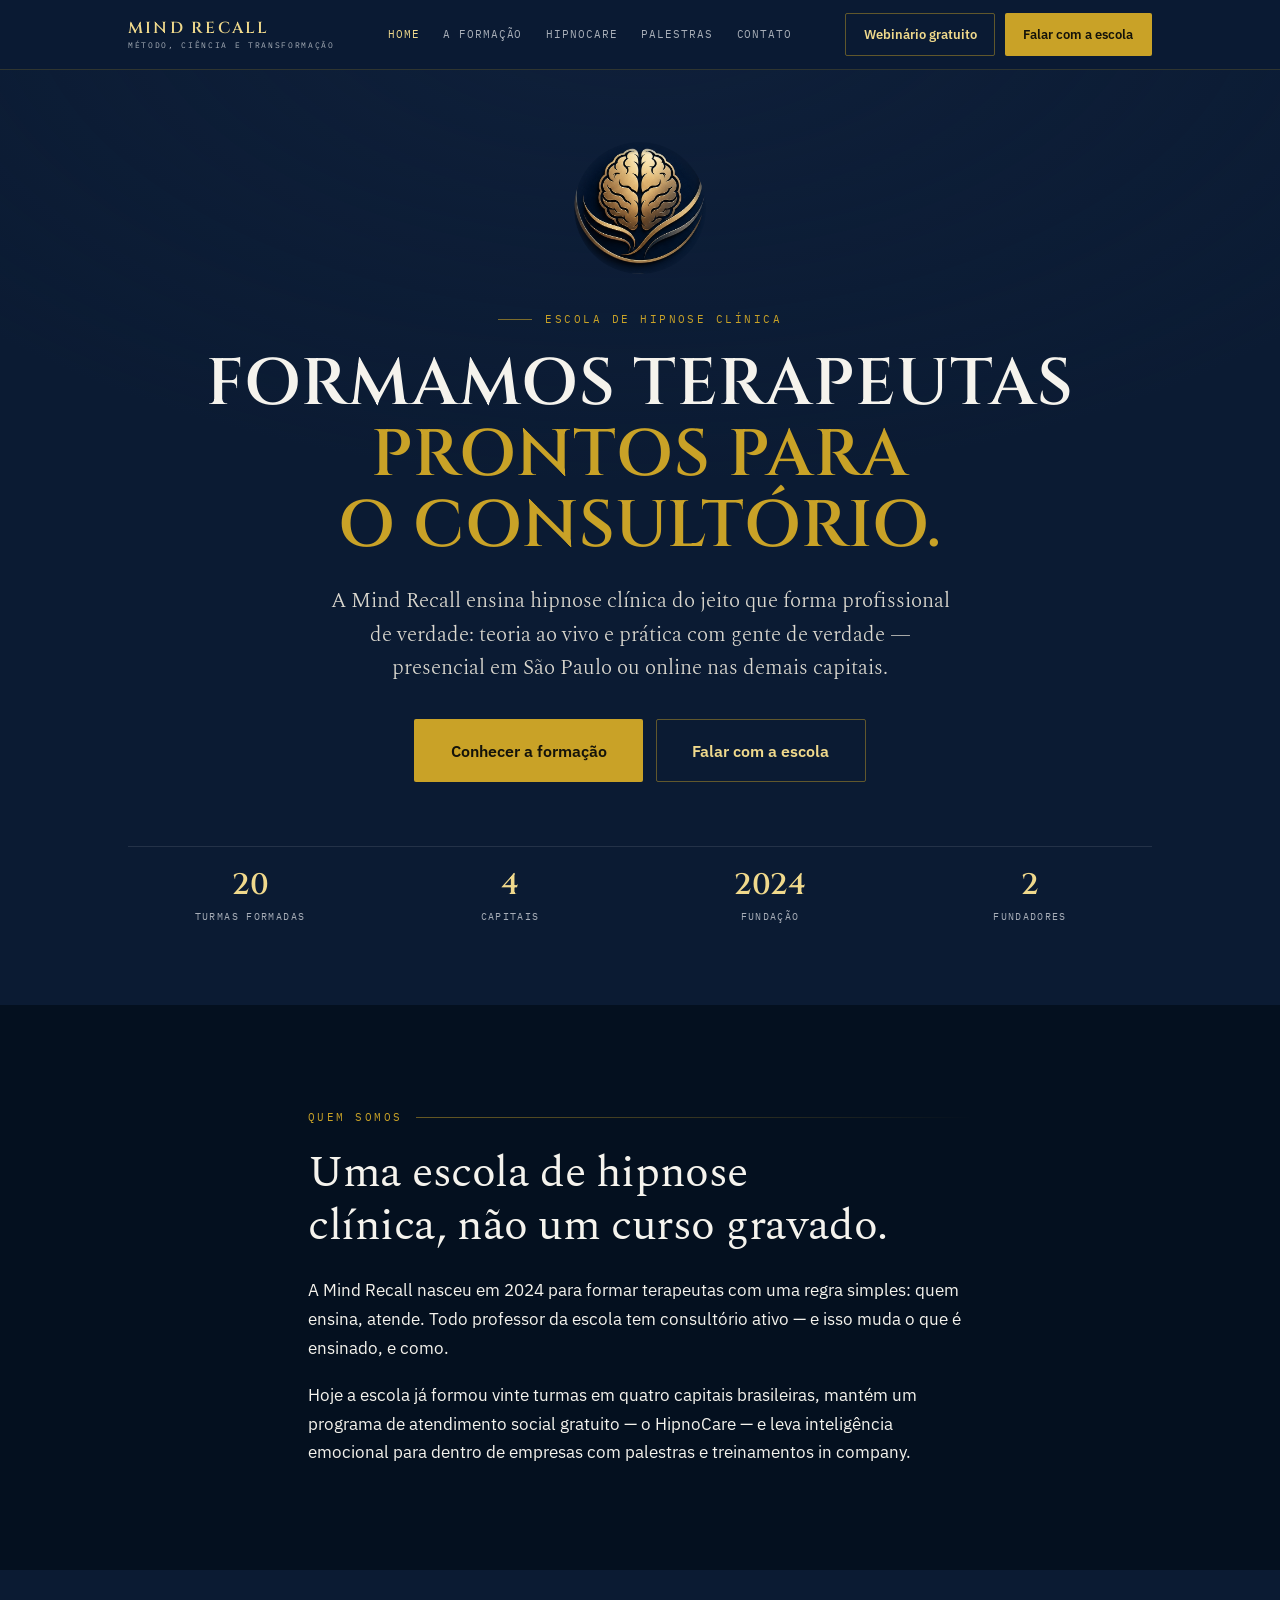
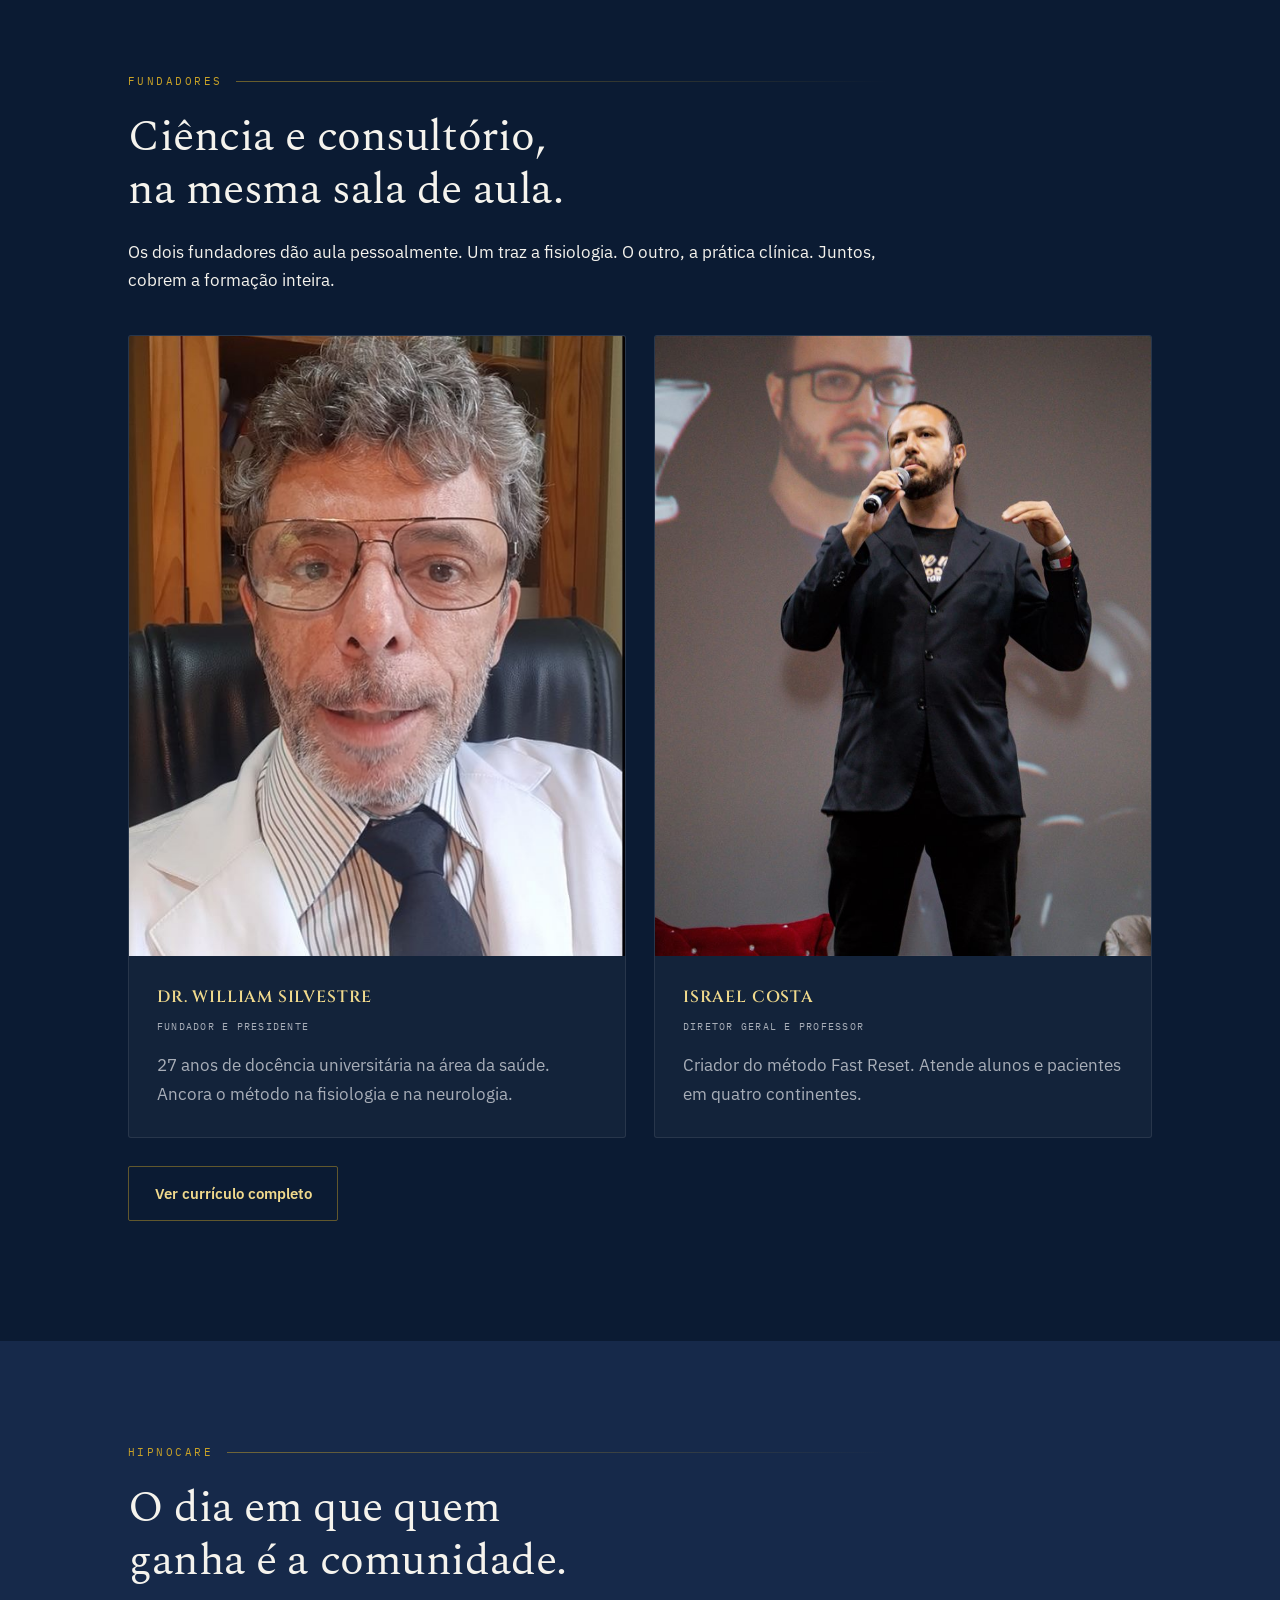
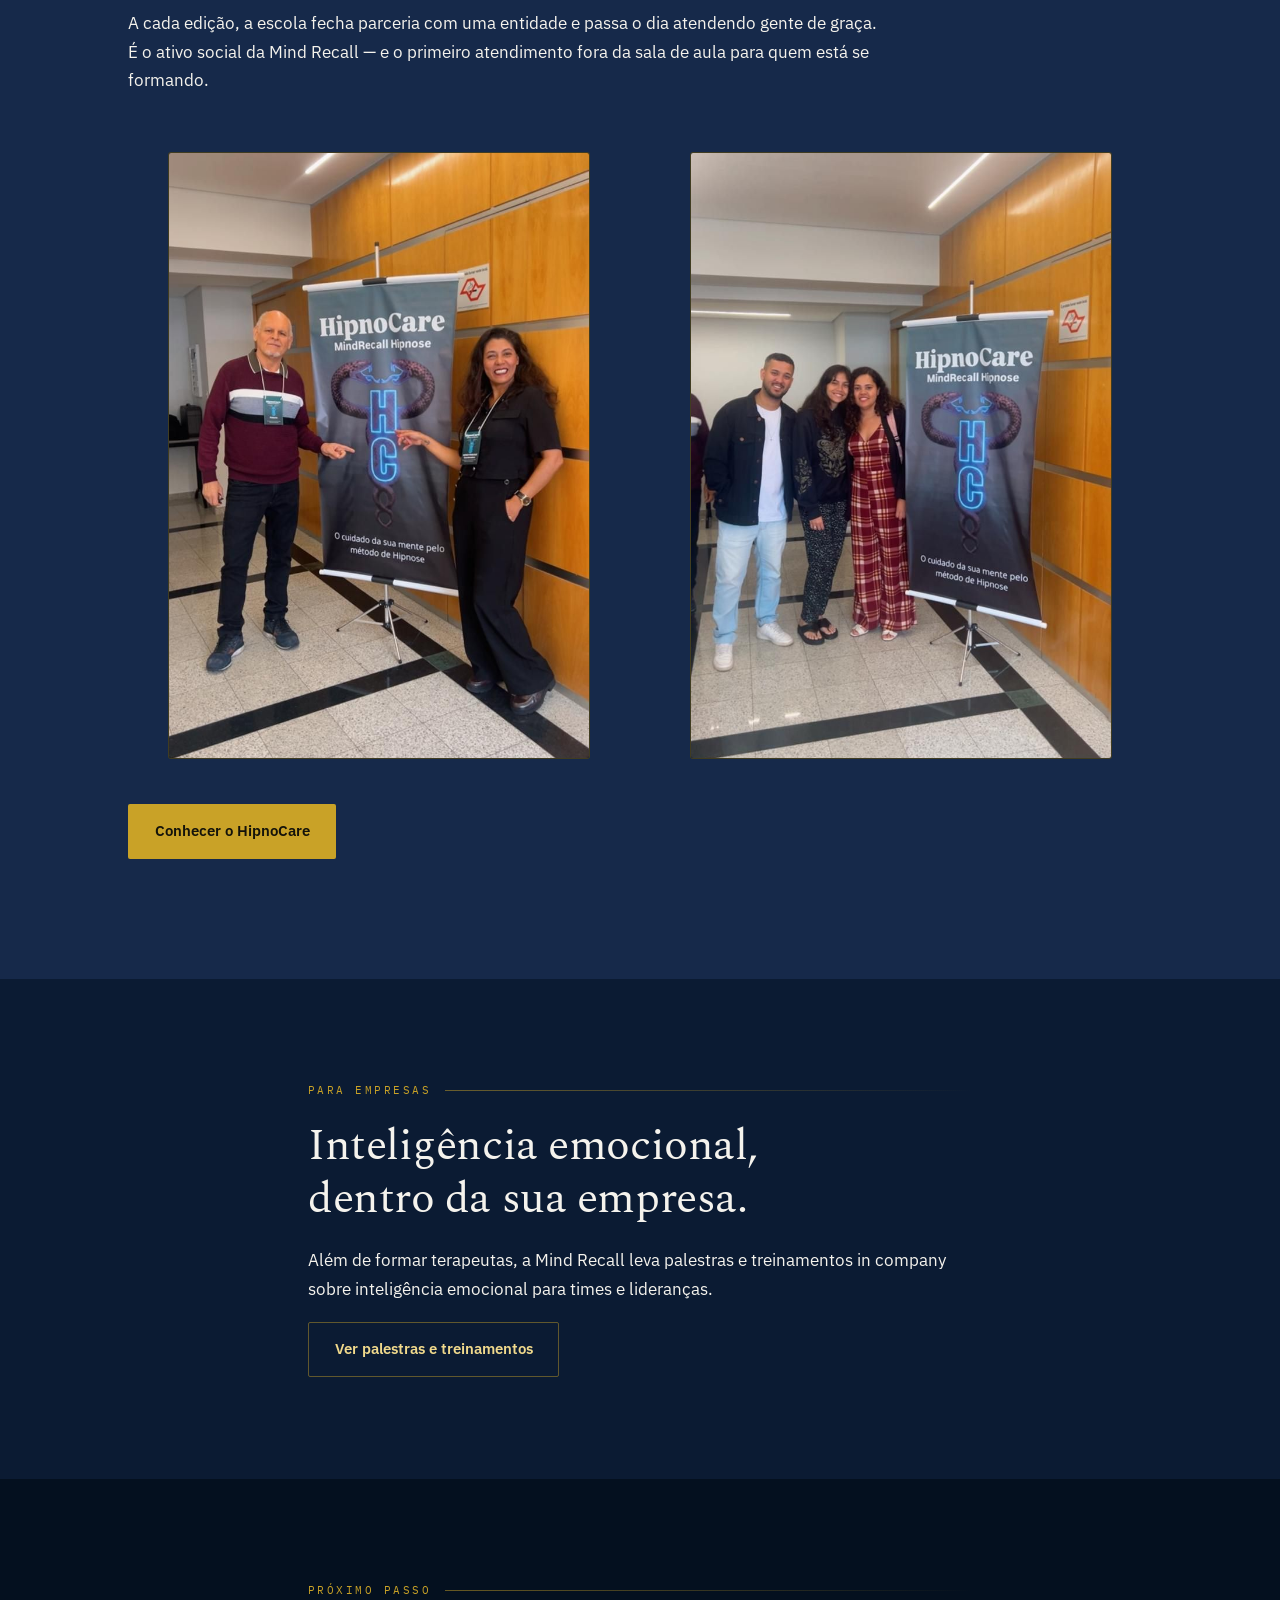
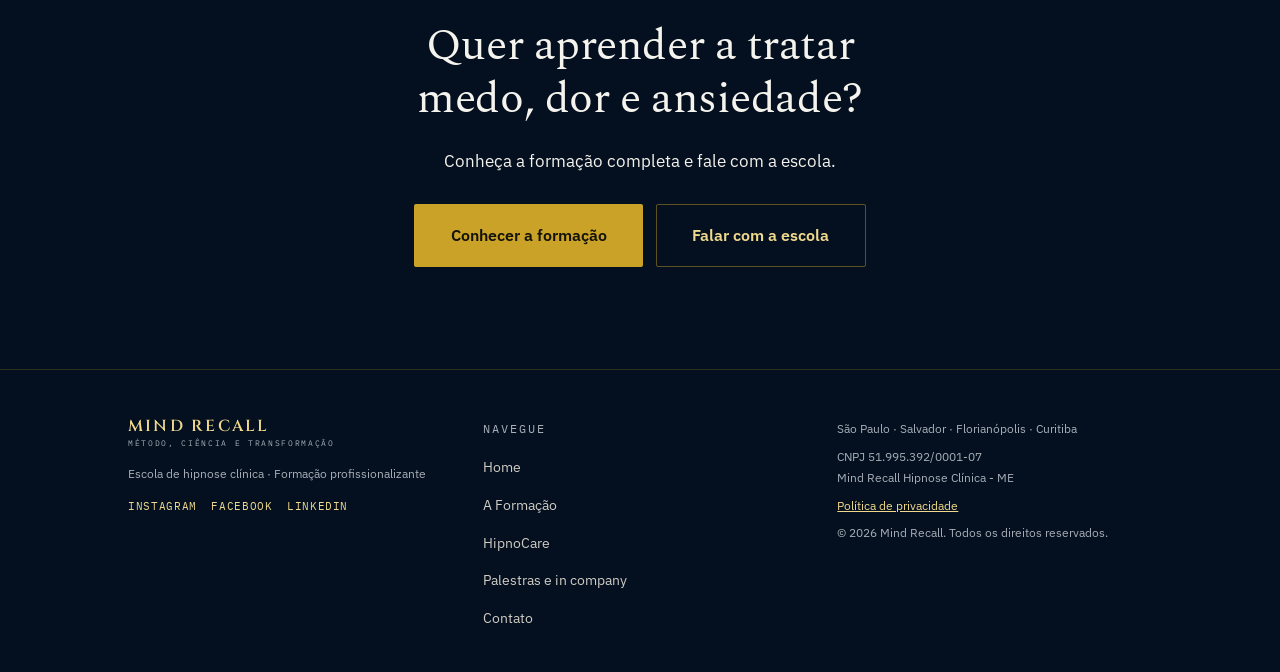
==== commit 87985f4d: "Transforma index.html na home institucional da escola Item 3 do escopo: o site deixa de ser so uma p" ====
--- a/index.html
+++ b/index.html
@@ -3,12 +3,31 @@
 <head>
 <meta charset="utf-8">
 <meta name="viewport" content="width=device-width, initial-scale=1">
-<title>Mind Recall — Formação em Hipnose Clínica</title>
-<meta name="description" content="Aprenda a tratar medo, dor e ansiedade com hipnose. Quatro aulas online ao vivo e dois dias de prática, presencial em São Paulo ou online ao vivo nas demais capitais.">
+<title>Mind Recall — Escola de Hipnose Clínica</title>
+<meta name="description" content="A Mind Recall forma terapeutas em hipnose clínica, mantém o HipnoCare — atendimento social gratuito — e leva inteligência emocional para empresas.">
 <link rel="preconnect" href="https://fonts.googleapis.com">
 <link rel="preconnect" href="https://fonts.gstatic.com" crossorigin>
 <link href="https://fonts.googleapis.com/css2?family=Cinzel:wght@400;600&family=Spectral:ital,wght@0,300;0,400;0,600;1,300&family=IBM+Plex+Sans:wght@400;500;600&family=IBM+Plex+Mono:wght@400;500&display=swap" rel="stylesheet">
 <link rel="stylesheet" href="css/style.css">
+
+<!-- Meta Pixel Code -->
+<!-- PENDENTE (interno): substituir PIXEL_ID_PENDENTE pelo ID real, a confirmar com o Rodrigo (tráfego pago). -->
+<script>
+!function(f,b,e,v,n,t,s)
+{if(f.fbq)return;n=f.fbq=function(){n.callMethod?
+n.callMethod.apply(n,arguments):n.queue.push(arguments)};
+if(!f._fbq)f._fbq=n;n.push=n;n.loaded=!0;n.version='2.0';
+n.queue=[];t=b.createElement(e);t.async=!0;
+t.src=v;s=b.getElementsByTagName(e)[0];
+s.parentNode.insertBefore(t,s)}(window, document,'script',
+'https://connect.facebook.net/en_US/fbevents.js');
+fbq('init', 'PIXEL_ID_PENDENTE');
+fbq('track', 'PageView');
+</script>
+<noscript><img height="1" width="1" style="display:none"
+src="https://www.facebook.com/tr?id=PIXEL_ID_PENDENTE&ev=PageView&noscript=1"
+/></noscript>
+<!-- End Meta Pixel Code -->
 </head>
 <body>
 
@@ -18,193 +37,89 @@
       <b>MIND RECALL</b>
       <span>Método, ciência e transformação</span>
     </a>
-    <a class="btn btn-gold btn-sm" href="#inscricao">Falar com a escola</a>
+
+    <ul class="nav-links">
+      <li><a href="index.html" aria-current="page">Home</a></li>
+      <li><a href="formacao.html">A Formação</a></li>
+      <li><a href="hipnocare.html">HipnoCare</a></li>
+      <li><a href="palestras.html">Palestras</a></li>
+      <li><a href="contato.html">Contato</a></li>
+    </ul>
+
+    <div class="nav-ctas">
+      <a class="btn btn-ghost btn-sm" href="webinario.html">Webinário gratuito</a>
+      <a class="btn btn-gold btn-sm" href="formacao.html#inscricao">Falar com a escola</a>
+    </div>
+
+    <details class="nav-mobile">
+      <summary aria-label="Abrir menu">☰</summary>
+      <div class="nav-mobile-panel">
+        <a href="index.html" aria-current="page">Home</a>
+        <a href="formacao.html">A Formação</a>
+        <a href="hipnocare.html">HipnoCare</a>
+        <a href="palestras.html">Palestras</a>
+        <a href="contato.html">Contato</a>
+        <a href="webinario.html">Webinário gratuito</a>
+        <a class="btn btn-gold btn-sm" href="formacao.html#inscricao">Falar com a escola</a>
+      </div>
+    </details>
   </div>
 </nav>
 
 <header class="hero" id="topo">
   <div class="wrap">
     <div class="seal" role="img" aria-label="Marca da Mind Recall"></div>
-    <p class="eyebrow">Formação em hipnose clínica</p>
+    <p class="eyebrow">Escola de hipnose clínica</p>
     <h1 class="h-display">
-      <span class="line">Aprenda a tratar</span>
-      <span class="line accent">medo, dor e ansiedade.</span>
+      <span class="line">Formamos terapeutas</span>
+      <span class="line accent">prontos para o consultório.</span>
     </h1>
     <p class="lead">
-      Hipnose clínica é terapia. Ela trata fobia, dor crônica, ansiedade, compulsão e vícios.
-      Em muitos casos, em poucas sessões. Você pode aprender a fazer isso.
-    </p>
-
-    <p class="promise">
-      Ao terminar os dois dias de prática — <em>presencial ou online</em> — você já está apto
-      a marcar seu primeiro atendimento.<br>
-      Sem faculdade de psicologia. Sem largar o que você já faz.
+      A Mind Recall ensina hipnose clínica do jeito que forma profissional de verdade:
+      teoria ao vivo e prática com gente de verdade — presencial em São Paulo ou online
+      nas demais capitais.
     </p>
 
     <div class="cta-row">
-      <a class="btn btn-gold btn-lg" href="#inscricao">Falar com a escola</a>
-      <a class="btn btn-ghost btn-lg" href="#incluso">Ver tudo que está incluso</a>
+      <a class="btn btn-gold btn-lg" href="formacao.html">Conhecer a formação</a>
+      <a class="btn btn-ghost btn-lg" href="contato.html">Falar com a escola</a>
     </div>
 
     <div class="factrail">
       <div><b>20</b><span>turmas formadas</span></div>
       <div><b>4</b><span>capitais</span></div>
-      <div><b>6</b><span>encontros</span></div>
-      <div><b>2024</b><span>primeira turma</span></div>
+      <div><b>2024</b><span>fundação</span></div>
+      <div><b>2</b><span>fundadores</span></div>
     </div>
   </div>
 </header>
 
-<!-- ================= O QUE É HIPNOSE ================= -->
+<!-- ================= QUEM SOMOS ================= -->
 <section class="sec-abyss">
   <div class="wrap narrow rise">
-    <p class="eyebrow">Antes de tudo</p>
-    <h2 class="h-serif">Hipnose não é o que passa na TV.</h2>
+    <p class="eyebrow">Quem somos</p>
+    <h2 class="h-serif">Uma escola de hipnose clínica, não um curso gravado.</h2>
     <p style="margin-top:1.5rem">
-      Ninguém dorme. Ninguém perde o controle. Ninguém faz o que não quer fazer.
-    </p>
-    <p>
-      Hipnose é atenção concentrada. É o mesmo estado de quando você lê um livro bom
-      e não escuta quem te chama. Nesse estado, a mente aceita mudanças com mais facilidade.
-      É por isso que a técnica funciona para medo, dor e ansiedade.
-    </p>
-    <p>
-      O nome atrapalha um pouco. Quem batizou a técnica no século XIX achou que era sono.
-      Escolheu Hypnos, o deus grego do sono. Errou — mas o nome pegou e ficou.
-    </p>
-    <p class="muted" style="margin-bottom:0">
-      Hoje a hipnose é reconhecida pela APA, a associação americana de psicologia,
-      como ferramenta clínica válida. É usada no controle de dor, em odontologia e no tratamento de fobias.
-    </p>
-  </div>
-</section>
-
-<!-- ================= TESE ================= -->
-<section>
-  <div class="wrap narrow rise">
-    <p class="eyebrow">A diferença</p>
-    <p class="negation">Isto não é mais um curso gravado de R$ 500 com certificado em PDF.</p>
-    <h2 class="h-serif">O problema não é a hipnose.<br>É o jeito que ensinam.</h2>
-    <p style="margin-top:1.5rem">
-      Quase todo curso de hipnose é vídeo gravado. Você assiste em casa, recebe um certificado
-      e nunca hipnotiza ninguém. O diploma fica na gaveta.
-    </p>
-    <p>
-      Faltou a única coisa que importa no consultório: ter feito, com uma pessoa de verdade,
-      com um professor olhando.
-    </p>
-    <p>
-      Aqui é diferente. A teoria é ao vivo, e você pode perguntar na hora. A prática também é ao vivo —
-      presencial, no formato recomendado, ou online com transmissão ao vivo, para quem não está
-      na capital com turma presencial.
+      A Mind Recall nasceu em 2024 para formar terapeutas com uma regra simples: quem ensina, atende.
+      Todo professor da escola tem consultório ativo — e isso muda o que é ensinado, e como.
     </p>
     <p style="margin-bottom:0">
-      E quem ensina, atende. É regra da escola: todo professor tem consultório ativo.
-    </p>
-  </div>
-</section>
-
-<!-- ================= MÉTODO ================= -->
-<section class="method" id="metodo">
-  <div class="wrap">
-    <div class="narrow rise">
-      <p class="eyebrow">Como funciona</p>
-      <h2 class="h-serif">Seis encontros. Da teoria ao consultório.</h2>
-      <p class="lead" style="margin-top:1.3rem">
-        Quatro aulas online ao vivo, às terças e quintas. Depois, dois dias de prática — presencial
-        em São Paulo ou online, ao vivo, nas demais capitais. A ordem é pensada: primeiro você
-        entende, depois você faz.
-      </p>
-    </div>
-
-    <div class="stages">
-      <div class="stage rise">
-        <div class="stage-head">
-          <span class="stage-num">01</span>
-          <h3 class="stage-name">A mente por dentro</h3>
-          <span class="tag tag-live">Online · ao vivo</span>
-        </div>
-        <p>
-          O que acontece no cérebro quando a atenção se concentra. É a base científica da técnica.
-          É também a resposta que você vai dar toda vez que alguém perguntar se hipnose funciona mesmo.
-        </p>
-        <span class="stage-who">Dr. William Silvestre</span>
-      </div>
-
-      <div class="stage rise">
-        <div class="stage-head">
-          <span class="stage-num">02</span>
-          <h3 class="stage-name">A história real</h3>
-          <span class="tag tag-live">Online · ao vivo</span>
-        </div>
-        <p>
-          De onde a hipnose veio e como ela virou tema de programa de TV.
-          Você vai conhecer os usos que o Brasil ainda desconhece e a Europa trata como rotina.
-        </p>
-        <span class="stage-who">Israel Costa</span>
-      </div>
-
-      <div class="stage rise">
-        <div class="stage-head">
-          <span class="stage-num">03</span>
-          <h3 class="stage-name">O que a hipnose trata</h3>
-          <span class="tag tag-live">Online · ao vivo</span>
-        </div>
-        <p>
-          Fobia, dor crônica, ansiedade, vícios e compulsão. Você vai aprender o que a técnica resolve,
-          o que ela não resolve, e quando ela entra junto com outro tratamento.
-        </p>
-        <span class="stage-who">Dr. William Silvestre</span>
-      </div>
-
-      <div class="stage rise">
-        <div class="stage-head">
-          <span class="stage-num">04</span>
-          <h3 class="stage-name">A engenharia da hipnose</h3>
-          <span class="tag tag-live">Online · ao vivo</span>
-        </div>
-        <p>
-          A sessão inteira, do começo ao fim: como criar confiança, como induzir,
-          como aplicar as sugestões e como trazer a pessoa de volta.
-        </p>
-        <span class="stage-who">Israel Costa</span>
-      </div>
-
-      <div class="stage rise">
-        <div class="stage-head">
-          <span class="stage-num">05—06</span>
-          <h3 class="stage-name">A prática de verdade</h3>
-          <span class="tag">Presencial ou online · 2 dias · 9h às 17h</span>
-        </div>
-        <p>
-          Você hipnotiza. E é hipnotizado. São dois dias de prática com âncoras, scripts de tratamento
-          e regressão, com os professores e monitores acompanhando ao vivo — presencialmente em
-          São Paulo ou online, com transmissão ao vivo, nas demais capitais.
-          É aqui que a formação deixa de ser teoria.
-        </p>
-        <span class="stage-who">Israel Costa e Dr. William · presencial em São Paulo ou online</span>
-      </div>
-    </div>
-
-    <div class="cta-band rise">
-      <p>
-        Faltam poucas etapas até o seu primeiro atendimento.
-        <small>Fale com a escola e veja a data da próxima turma na sua cidade.</small>
-      </p>
-      <a class="btn btn-gold" href="#inscricao">Falar com a escola</a>
-    </div>
-  </div>
-</section>
-
-<!-- ================= QUEM ENSINA ================= -->
+      Hoje a escola já formou vinte turmas em quatro capitais brasileiras, mantém um programa de
+      atendimento social gratuito — o HipnoCare — e leva inteligência emocional para dentro de
+      empresas com palestras e treinamentos in company.
+    </p>
+  </div>
+</section>
+
+<!-- ================= FUNDADORES ================= -->
 <section>
   <div class="wrap">
     <div class="narrow rise">
-      <p class="eyebrow">Quem ensina</p>
-      <h2 class="h-serif">Você não vai aprender com quem só dá aula.</h2>
+      <p class="eyebrow">Fundadores</p>
+      <h2 class="h-serif">Ciência e consultório, na mesma sala de aula.</h2>
       <p style="margin-top:1.3rem">
-        Os dois fundadores da escola dão aula pessoalmente. Um traz a ciência.
-        O outro traz o consultório. Juntos, eles cobrem a formação inteira.
+        Os dois fundadores dão aula pessoalmente. Um traz a fisiologia. O outro, a prática clínica.
+        Juntos, cobrem a formação inteira.
       </p>
     </div>
 
@@ -215,18 +130,9 @@
           <h3>Dr. William Silvestre</h3>
           <p class="teacher-role">Fundador e presidente</p>
           <p class="muted" style="margin-bottom:0">
-            São 27 anos dando aula na área da saúde. Ele é quem ancora o método na fisiologia
-            e na neurologia — a parte que garante que você vai atender com segurança técnica.
+            27 anos de docência universitária na área da saúde. Ancora o método na fisiologia
+            e na neurologia.
           </p>
-          <ul class="creds">
-            <li>Mestre em Bioquímica e Farmacêutico-Bioquímico</li>
-            <li>Professor de Farmacologia e Fisiologia na Medicina da UNINOVE</li>
-            <li>27 anos de docência universitária na área da saúde</li>
-            <li>Especialista em Toxicologia e em Psicotrópicos</li>
-            <li>Diretor licenciado do Departamento de Ciências da Saúde da UNINOVE</li>
-            <li>Coordenador licenciado do curso de Farmácia e Bioquímica da UNINOVE</li>
-            <li>Diretor licenciado do Hospital de Monte Verde (MG)</li>
-          </ul>
         </div>
       </article>
 
@@ -236,496 +142,108 @@
           <h3>Israel Costa</h3>
           <p class="teacher-role">Diretor geral e professor</p>
           <p class="muted" style="margin-bottom:0">
-            Criador do método Fast Reset. Atende online a partir do Brasil e tem pacientes
-            em quatro continentes. É quem ensina a parte prática: a sessão, a linguagem e a condução do caso.
+            Criador do método Fast Reset. Atende alunos e pacientes em quatro continentes.
           </p>
-          <ul class="creds">
-            <li>Criador da metodologia Fast Reset</li>
-            <li>Psicanálise clínica</li>
-            <li>Neurociência aplicada e PNL (Master Practitioner)</li>
-            <li>Hipnose clínica, conversacional e ericksoniana</li>
-            <li>Terapia Cognitivo-Comportamental (TCC)</li>
-            <li>Terapia de casais e relações</li>
-            <li>Atende alunos e pacientes em 4 continentes</li>
-          </ul>
         </div>
       </article>
     </div>
-  </div>
-</section>
-
-<!-- ================= PROVA ================= -->
+
+    <p class="rise" style="margin-top:1.75rem">
+      <a class="btn btn-ghost" href="formacao.html#fundadores">Ver currículo completo</a>
+    </p>
+  </div>
+</section>
+
+<!-- ================= HIPNOCARE ================= -->
 <section class="sec-raised">
   <div class="wrap">
     <div class="narrow rise">
-      <p class="eyebrow">A prova</p>
-      <h2 class="h-serif">Vinte turmas antes da sua.</h2>
+      <p class="eyebrow">HipnoCare</p>
+      <h2 class="h-serif">O dia em que quem ganha é a comunidade.</h2>
       <p style="margin-top:1.3rem">
-        A escola não começou agora. Desde 2024 já foram doze turmas em São Paulo, quatro em Salvador,
-        três em Florianópolis e a primeira em Curitiba.
+        A cada edição, a escola fecha parceria com uma entidade e passa o dia atendendo gente
+        de graça. É o ativo social da Mind Recall — e o primeiro atendimento fora da sala de
+        aula para quem está se formando.
       </p>
-      <p style="margin-bottom:0">
-        E a regra é não abandonar cidade. Onde a Mind Recall abre turma, ela volta.
-      </p>
-    </div>
-
-    <figure class="figure rise" style="margin:2.5rem 0 0">
-      <img src="assets/turma-formatura.jpg" alt="Alunos da turma 003 de Florianópolis comemorando com o certificado de conclusão" loading="lazy" style="aspect-ratio:16/9">
-      <figcaption>Fim da turma 003 · Florianópolis · certificado na mão</figcaption>
-    </figure>
+    </div>
 
     <div class="gallery rise">
       <figure class="figure">
-        <img src="assets/aula-presencial.jpg" alt="Aula presencial da Mind Recall em andamento, com Israel Costa à frente da turma" loading="lazy" style="object-position:50% 30%">
-        <figcaption>A aula presencial, por dentro</figcaption>
+        <img src="assets/hipnocare-1.jpg" alt="Voluntários da Mind Recall no dia do HipnoCare" loading="lazy">
+        <figcaption>HipnoCare · 1ª edição</figcaption>
       </figure>
       <figure class="figure">
-        <img src="assets/turma-floripa.jpg" alt="Dr. William Silvestre com os alunos da turma de Florianópolis" loading="lazy" style="object-position:50% 45%">
-        <figcaption>Dr. William com a turma</figcaption>
+        <img src="assets/hipnocare-2.jpg" alt="Aluna voluntária no dia de atendimento gratuito do HipnoCare" loading="lazy">
+        <figcaption>Alunos voluntários no dia</figcaption>
       </figure>
     </div>
 
-    <div class="rise" style="margin-top:clamp(2.5rem,5vw,3.5rem);border-top:1px solid rgba(255,255,255,.14);padding-top:clamp(2.5rem,5vw,3.5rem)">
-      <div class="narrow">
-        <p class="eyebrow">HipnoCare</p>
-        <h2 class="h-serif">O dia em que quem ganha é a comunidade.</h2>
-        <p style="margin-top:1.3rem">
-          O HipnoCare é uma ação social. A escola fecha parceria com uma entidade, chama os alunos
-          e passa o dia inteiro atendendo gente de graça. Quem chega não paga nada para ser atendido.
-        </p>
-        <p style="margin-bottom:0">
-          Para você, é o primeiro atendimento fora da sala de aula. A primeira edição foi na Faria Lima,
-          a segunda em Embu das Artes. A terceira já está sendo preparada em São Paulo.
-        </p>
-      </div>
-
-      <div class="gallery">
-        <figure class="figure">
-          <img src="assets/hipnocare-1.jpg" alt="Voluntários da Mind Recall no dia do HipnoCare" loading="lazy">
-          <figcaption>HipnoCare · 1ª edição</figcaption>
-        </figure>
-        <figure class="figure">
-          <img src="assets/hipnocare-2.jpg" alt="Aluna voluntária no dia de atendimento gratuito do HipnoCare" loading="lazy">
-          <figcaption>Alunos voluntários no dia</figcaption>
-        </figure>
-      </div>
-    </div>
-  </div>
-</section>
-
-<!-- ================= DEPOIMENTOS EM VÍDEO ================= -->
-<section id="depoimentos">
-  <div class="wrap">
-    <div class="narrow rise">
-      <p class="eyebrow">Quem já fez</p>
-      <h2 class="h-serif">Três alunos contando como foi.</h2>
-      <p style="margin-top:1.3rem">
-        São vídeos gravados pelos próprios alunos, no celular deles. Sem estúdio e sem produção.
-        Cada um leva mais ou menos um minuto.
-      </p>
-    </div>
-
-    <div class="videos rise">
-      <figure class="vcard">
-        <video controls playsinline preload="none" poster="assets/videos/aline.jpg"
-               aria-label="Depoimento em vídeo da aluna Aline">
-          <source src="assets/videos/aline.mp4" type="video/mp4">
-          Seu navegador não consegue exibir este vídeo.
-        </video>
-        <figcaption>
-          <b>Aline</b>
-          <span>Aluna · 1min01</span>
-        </figcaption>
-      </figure>
-
-      <figure class="vcard">
-        <video controls playsinline preload="none" poster="assets/videos/jose-luis.jpg"
-               aria-label="Depoimento em vídeo do aluno José Luis">
-          <source src="assets/videos/jose-luis.mp4" type="video/mp4">
-          Seu navegador não consegue exibir este vídeo.
-        </video>
-        <figcaption>
-          <b>José Luis</b>
-          <span>Aluno · 58s</span>
-        </figcaption>
-      </figure>
-
-      <figure class="vcard">
-        <video controls playsinline preload="none" poster="assets/videos/viviane.jpg"
-               aria-label="Depoimento em vídeo da aluna Viviane">
-          <source src="assets/videos/viviane.mp4" type="video/mp4">
-          Seu navegador não consegue exibir este vídeo.
-        </video>
-        <figcaption>
-          <b>Viviane</b>
-          <span>Aluna · 52s</span>
-        </figcaption>
-      </figure>
-    </div>
-
-    <div class="cta-band rise">
-      <p>
-        A próxima turma pode ser a sua.
-        <small>Fale com a escola e veja a data na sua capital.</small>
-      </p>
-      <a class="btn btn-gold" href="#inscricao">Falar com a escola</a>
-    </div>
-
-    <!-- PENDENTE (interno) — confirmar com o cliente: (1) profissão e cidade de cada aluno (hoje só
-         temos o primeiro nome; "Aline, dentista, Salvador" converte muito mais que "Aline").
-         (2) autorização de uso de imagem dos três para peça pública. RECOMENDAÇÃO: legenda queimada
-         no vídeo — tráfego de rede social assiste sem som, e sem legenda o depoimento não comunica
-         nada. -->
-  </div>
-</section>
-
-<!-- ================= A CONTA ================= -->
+    <p class="rise" style="margin-top:1.75rem">
+      <a class="btn btn-gold" href="hipnocare.html">Conhecer o HipnoCare</a>
+    </p>
+  </div>
+</section>
+
+<!-- ================= PALESTRAS / IN COMPANY ================= -->
 <section>
   <div class="wrap narrow rise">
-    <p class="eyebrow">A conta</p>
-    <h2 class="h-serif">A conta que quase ninguém faz antes de decidir.</h2>
-    <p class="lead" style="margin-top:1.3rem">
-      Nesta profissão, o retorno não depende de anos de carreira.
-      Depende de você marcar a primeira sessão.
-    </p>
-
-    <dl class="ledger">
-      <div class="ledger-row">
-        <dt>Uma sessão de hipnoterapeuta iniciante</dt>
-        <dd>R$ 200 a R$ 400</dd>
-      </div>
-      <div class="ledger-row">
-        <dt>Uma sessão de terapeuta experiente</dt>
-        <dd>R$ 500</dd>
-      </div>
-      <!-- PENDENTE (interno) — valor de referência informado pelo Israel; ele sinalizou reajuste
-           em outubro/2026. Revisar este número nessa data. -->
-      <div class="ledger-row total">
-        <dt>Um dia com quatro atendimentos</dt>
-        <dd>R$ 800 a R$ 1.600</dd>
-      </div>
-    </dl>
-
-    <p style="margin-top:1.6rem">
-      Falta uma linha nessa conta: o valor da formação. Ele é apresentado na conversa, junto com
-      as condições de parcelamento da turma que você escolher.
-    </p>
-
-    <p class="disclaimer">
-      Esses são valores praticados no mercado, informados pelos professores da escola.
-      Não são promessa de resultado. Quanto você vai cobrar depende da sua cidade, do seu consultório
-      e da sua dedicação. A escola não divulga faturamento médio de aluno porque considera esse número,
-      do jeito que o mercado costuma apresentar, impossível de verificar.
-    </p>
-
-    <div class="cta-band">
-      <p>
-        Quer saber a data da próxima turma?
-        <small>A conversa é rápida e não compromete nada.</small>
-      </p>
-      <a class="btn btn-gold" href="#inscricao">Falar com a escola</a>
-    </div>
-  </div>
-</section>
-
-<!-- ================= FILTRO ================= -->
+    <p class="eyebrow">Para empresas</p>
+    <h2 class="h-serif">Inteligência emocional, dentro da sua empresa.</h2>
+    <p style="margin-top:1.3rem">
+      Além de formar terapeutas, a Mind Recall leva palestras e treinamentos in company sobre
+      inteligência emocional para times e lideranças.
+    </p>
+    <p style="margin-bottom:0">
+      <a class="btn btn-ghost" href="palestras.html">Ver palestras e treinamentos</a>
+    </p>
+  </div>
+</section>
+
+<!-- ================= CTA FINAL ================= -->
 <section class="sec-abyss">
-  <div class="wrap narrow rise">
-    <p class="eyebrow">O filtro</p>
-    <h2 class="h-serif">Três pessoas que não deveriam se inscrever.</h2>
-    <p style="margin-top:1.3rem;margin-bottom:1.75rem">
-      A turma presencial tem lugar limitado e a prática exige participação ao vivo.
-      Preferimos dizer isso agora do que devolver dinheiro depois.
-    </p>
-
-    <div class="filter-item">
-      <span class="filter-x" aria-hidden="true">✕</span>
-      <div>
-        <h3>Quem quer hipnotizar plateia.</h3>
-        <p>A escola forma terapeuta para consultório. Se o seu objetivo é palco, existe gente melhor
-        do que a gente para te ensinar. E a gente vai te dizer isso na conversa.</p>
-      </div>
-    </div>
-
-    <div class="filter-item">
-      <span class="filter-x" aria-hidden="true">✕</span>
-      <div>
-        <h3>Quem só quer assistir depois, sem participar ao vivo.</h3>
-        <p>A gravação existe para você rever — ela não substitui a prática. Você precisa estar ao vivo
-        nos dois dias, presencial ou online, porque hipnotiza e é hipnotizado com outra pessoa de
-        verdade. Sem isso, sai o vídeo. Não sai a habilidade.</p>
-      </div>
-    </div>
-
-    <div class="filter-item">
-      <span class="filter-x" aria-hidden="true">✕</span>
-      <div>
-        <h3>Quem só quer mais um certificado.</h3>
-        <p>Se o plano é guardar o diploma e nunca atender ninguém, o curso vai funcionar
-        e o resultado não vem. Hipnose se aprende praticando.</p>
-      </div>
-    </div>
-  </div>
-</section>
-
-<!-- ================= CAPITAIS ================= -->
-<section>
-  <div class="wrap">
-    <div class="narrow rise">
-      <p class="eyebrow">Onde acontece</p>
-      <h2 class="h-serif">A teoria é de qualquer lugar.<br>A prática, prioritariamente em São Paulo.</h2>
-      <p style="margin-top:1.3rem">
-        As quatro aulas online juntam alunos do Brasil inteiro.
-        A prática presencial está concentrada em São Paulo. Nas demais capitais, ela acontece
-        online, com transmissão ao vivo.
-      </p>
-    </div>
-    <div class="cities rise">
-      <div class="city city-featured"><b>São Paulo</b><span>Presencial · Próxima turma · [data]</span></div>
-      <div class="city"><b>Salvador</b><span>Turma online · lista de espera</span></div>
-      <div class="city"><b>Florianópolis</b><span>Turma online · lista de espera</span></div>
-      <div class="city"><b>Curitiba</b><span>Turma online · lista de espera</span></div>
-    </div>
-    <!-- PENDENTE (interno) — data real da próxima turma presencial em São Paulo. Sem data
-         confirmada, não usar contagem regressiva nem "últimas vagas": urgência falsa queima
-         a autoridade da página. -->
-  </div>
-</section>
-
-<!-- ================= TUDO QUE ESTÁ INCLUSO ================= -->
-<section class="sec-raised" id="incluso">
-  <div class="wrap">
-    <div class="narrow rise">
-      <p class="eyebrow">O que você leva</p>
-      <h2 class="h-serif">Tudo que está incluso na formação.</h2>
-      <p style="margin-top:1.3rem">
-        Um preço, uma formação completa. Sem taxa extra e sem módulo vendido à parte.
-      </p>
-    </div>
-
-    <div class="includes rise">
-      <div class="inc-list">
-        <div class="inc">
-          <span class="inc-check" aria-hidden="true">✓</span>
-          <div><b>4 aulas online ao vivo</b><span>Você assiste de casa e pergunta na hora. Não é vídeo gravado.</span></div>
-        </div>
-        <div class="inc">
-          <span class="inc-check" aria-hidden="true">✓</span>
-          <div><b>2 dias de prática, presencial ou online</b><span>Das 9h às 17h. Presencial em São Paulo, ou online com transmissão ao vivo nas demais capitais.</span></div>
-        </div>
-        <div class="inc">
-          <span class="inc-check" aria-hidden="true">✓</span>
-          <div><b>Prática com gente de verdade</b><span>Você hipnotiza e é hipnotizado, com professor na sala.</span></div>
-        </div>
-        <div class="inc">
-          <span class="inc-check" aria-hidden="true">✓</span>
-          <div><b>Scripts de tratamento prontos</b><span>Para os casos que mais chegam no consultório.</span></div>
-        </div>
-        <div class="inc">
-          <span class="inc-check" aria-hidden="true">✓</span>
-          <div><b>Técnica de regressão</b><span>Você sai da formação sabendo aplicar.</span></div>
-        </div>
-        <div class="inc">
-          <span class="inc-check" aria-hidden="true">✓</span>
-          <div><b>Implantação de âncoras</b><span>A base de boa parte do trabalho clínico.</span></div>
-        </div>
-        <div class="inc">
-          <span class="inc-check" aria-hidden="true">✓</span>
-          <div><b>Certificado em hipnose clínica</b><span>Entregue quando você termina os dois dias de prática, presencial ou online.</span></div>
-        </div>
-        <div class="inc">
-          <span class="inc-check" aria-hidden="true">✓</span>
-          <div><b>Grupo de alunos da escola</b><span>Todo mundo que já fez a formação está lá dentro.</span></div>
-        </div>
-        <div class="inc">
-          <span class="inc-check" aria-hidden="true">✓</span>
-          <div><b>Convite para o HipnoCare</b><span>O dia de atendimento voluntário. Seu primeiro paciente fora da sala.</span></div>
-        </div>
-        <div class="inc">
-          <span class="inc-check" aria-hidden="true">✓</span>
-          <div><b>Curso de docência, de graça</b><span>Aberto aos alunos. Quem se destaca pode ser convidado a dar aula. Não é promessa de vaga.</span></div>
-        </div>
-      </div>
-
-      <div class="price-panel">
-        <p class="price-kicker">O investimento</p>
-        <div class="price-big txt">Apresentado na conversa</div>
-        <p class="price-sub">Dá para parcelar.</p>
-        <p class="price-math">
-          O valor vem junto com as condições de parcelamento da turma que você escolher.<br>
-          <strong style="color:var(--gold-light)">Um hipnoterapeuta iniciante cobra de R$ 200 a R$ 400 por sessão.</strong>
-        </p>
-        <a class="btn btn-gold btn-lg" href="#inscricao">Falar com a escola</a>
-        <p style="margin-top:1.1rem;font-size:.86rem;color:var(--steel)">
-          Falar com a escola não inscreve você em nada.
-        </p>
-      </div>
-    </div>
-
-    <!-- PENDENTE (interno) — confirmar com o cliente: (1) "refazer as aulas online nas turmas
-         seguintes" foi descrito pelo Israel como prática ("tem aluno que refaz sempre"), mas não
-         como política oficial; ficou fora da lista até virar regra. (2) condições de parcelamento
-         (cartão em até 12x com juros, Pix parcelado via Cacto) — colocar o número exato de parcelas
-         quando a plataforma estiver fechada. -->
-  </div>
-</section>
-
-<!-- ================= FORMULÁRIO ================= -->
-<section id="inscricao">
-  <div class="wrap narrow rise">
-    <p class="eyebrow">Próximo passo</p>
-    <h2 class="h-serif">Conversar não compromete.<br>Inscrever, sim.</h2>
-    <p style="margin-top:1.3rem">
-      A escola conversa com todo mundo antes de aceitar a inscrição. Nessa conversa você entende
-      como funciona, recebe a data da próxima turma na sua capital e as condições de pagamento.
-    </p>
-    <p>
-      Se a gente achar que não é o seu momento, vai dizer isso na conversa. Preferimos
-      perder a matrícula a colocar alguém numa turma errada.
-    </p>
-
-    <form class="form-shell" novalidate>
-      <div class="field">
-        <label for="nome">Nome completo</label>
-        <input id="nome" name="nome" type="text" autocomplete="name" placeholder="Como você se chama" required>
-      </div>
-
-      <div class="field-row">
-        <div class="field">
-          <label for="whats">WhatsApp com DDD</label>
-          <input id="whats" name="whatsapp" type="tel" autocomplete="tel" placeholder="(11) 90000-0000" required>
-        </div>
-        <div class="field">
-          <label for="email">E-mail</label>
-          <input id="email" name="email" type="email" autocomplete="email" placeholder="seu@email.com" required>
-        </div>
-      </div>
-
-      <div class="field-row">
-        <div class="field">
-          <label for="capital">Sua cidade</label>
-          <select id="capital" name="capital" required>
-            <option value="">Selecione…</option>
-            <option>São Paulo — presencial</option>
-            <option>Salvador — turma online</option>
-            <option>Florianópolis — turma online</option>
-            <option>Curitiba — turma online</option>
-            <option>Outra cidade — turma online</option>
-          </select>
-        </div>
-        <div class="field">
-          <label for="atuacao">O que você faz hoje</label>
-          <select id="atuacao" name="atuacao" required>
-            <option value="">Selecione…</option>
-            <option>Terapeuta holístico</option>
-            <option>Psicólogo ou psicanalista</option>
-            <option>Profissional da saúde (dentista, enfermagem, medicina)</option>
-            <option>Outra área, quero mudar de carreira</option>
-            <option>Ainda não atuo com terapia</option>
-          </select>
-        </div>
-      </div>
-
-      <div class="field">
-        <label for="porque">O que te trouxe até aqui (opcional)</label>
-        <textarea id="porque" name="porque" rows="3" placeholder="Uma linha já ajuda a gente a te atender melhor."></textarea>
-      </div>
-
-      <button class="btn btn-gold btn-lg" type="submit" style="width:100%">Quero conversar sobre a formação</button>
-
-      <p class="form-note">
-        Seus dados vão para a equipe da Mind Recall e não são passados para mais ninguém.
-      </p>
-    </form>
-
-    <!-- PENDENTE (interno) — campos finais a fechar com o Rodrigo (tráfego pago) e destino do lead:
-         CRM da Orflia + notificação para a Júlia (closer), mantendo o fluxo de WhatsApp que já roda
-         no tráfego. O formulário ainda não está ligado a nenhum backend — testar ponta a ponta antes
-         de subir campanha. -->
-  </div>
-</section>
-
-<!-- ================= FAQ ================= -->
-<section class="sec-abyss">
-  <div class="wrap narrow rise">
-    <p class="eyebrow">Dúvidas</p>
-    <h2 class="h-serif">O que as pessoas perguntam antes de decidir.</h2>
-
-    <div class="faq">
-      <details>
-        <summary>Preciso ser psicólogo?</summary>
-        <div class="faq-body">
-          <p>Não. A maior parte dos alunos da escola não tem faculdade de psicologia. São terapeutas de
-          várias áreas, profissionais da saúde e gente mudando de carreira. Hipnoterapia não é profissão
-          de nível universitário no Brasil. A formação começa do zero.</p>
-        </div>
-      </details>
-      <details>
-        <summary>Hipnose tem respaldo científico?</summary>
-        <div class="faq-body">
-          <p>Tem. A APA, a associação americana de psicologia, reconhece a hipnose como ferramenta clínica.
-          Ela é usada no controle de dor, em odontologia e no tratamento de fobias. O que confunde as
-          pessoas é a hipnose de palco, que é outra coisa. A primeira aula trata exatamente disso.</p>
-        </div>
-      </details>
-      <details>
-        <summary>E se eu não conseguir hipnotizar ninguém?</summary>
-        <div class="faq-body">
-          <p>Os dois dias de prática — presencial ou online — são para isso. Você hipnotiza e é
-          hipnotizado, com os professores e monitores acompanhando ao vivo. Ninguém termina a
-          formação sem ter conduzido uma sessão do começo ao fim.</p>
-        </div>
-      </details>
-      <details>
-        <summary>Em quanto tempo eu posso começar a atender?</summary>
-        <div class="faq-body">
-          <p>A escola não promete prazo de retorno nem faturamento, porque isso depende de cada aluno.
-          O que ela garante é o seguinte: quando você termina o fim de semana de prática — presencial
-          ou online — já está apto a marcar o primeiro atendimento. O que vem depois é trabalho seu.</p>
-        </div>
-      </details>
-      <details>
-        <summary>Quanto custa e como eu pago?</summary>
-        <div class="faq-body">
-          <p>O valor é apresentado na conversa com a escola, junto com as condições de parcelamento —
-          elas mudam conforme a data da turma que você escolher.</p>
-          <p>O que dá para adiantar: é um preço só. As quatro aulas online ao vivo e os dois dias de
-          prática — presencial ou online — estão incluídos, e não existe módulo vendido à parte nem
-          taxa de certificado.</p>
-        </div>
-      </details>
-      <details>
-        <summary>Não moro em São Paulo, Salvador, Florianópolis ou Curitiba.</summary>
-        <div class="faq-body">
-          <p>Sem problema. As quatro aulas teóricas já são online e recebem alunos do Brasil inteiro.
-          A prática está concentrada em São Paulo — quem não está por perto faz a prática online, com
-          transmissão ao vivo, e desconto de R$ 500 sobre o valor do presencial. Vale marcar a
-          conversa para saber os próximos horários.</p>
-        </div>
-      </details>
-    </div>
-
-    <div class="cta-band">
-      <p>
-        Ficou alguma dúvida de fora?
-        <small>Fala com a gente. A conversa é rápida e não compromete nada.</small>
-      </p>
-      <a class="btn btn-gold" href="#inscricao">Falar com a escola</a>
+  <div class="wrap narrow rise" style="text-align:center">
+    <p class="eyebrow" style="justify-content:center">Próximo passo</p>
+    <h2 class="h-serif">Quer aprender a tratar medo, dor e ansiedade?</h2>
+    <p style="margin-top:1.3rem;margin-bottom:0">
+      Conheça a formação completa e fale com a escola.
+    </p>
+    <div class="cta-row" style="justify-content:center;margin-top:1.75rem">
+      <a class="btn btn-gold btn-lg" href="formacao.html">Conhecer a formação</a>
+      <a class="btn btn-ghost btn-lg" href="contato.html">Falar com a escola</a>
     </div>
   </div>
 </section>
 
 <footer class="foot">
   <div class="wrap foot-in">
-    <div>
+    <div class="foot-col">
       <a class="wordmark" href="#topo">
         <b>MIND RECALL</b>
         <span>Método, ciência e transformação</span>
       </a>
       <small style="margin-top:1rem">Escola de hipnose clínica · Formação profissionalizante</small>
-    </div>
-    <div>
+      <div class="foot-social">
+        <a href="https://www.instagram.com/mind.recall.hipnose/" target="_blank" rel="noopener">Instagram</a>
+        <a href="https://www.facebook.com/profile.php?id=61577095179022" target="_blank" rel="noopener">Facebook</a>
+        <a href="https://www.linkedin.com/in/mind-recall-13340237a/" target="_blank" rel="noopener">LinkedIn</a>
+      </div>
+    </div>
+
+    <div class="foot-col">
+      <small class="foot-heading">Navegue</small>
+      <ul class="foot-links">
+        <li><a href="index.html">Home</a></li>
+        <li><a href="formacao.html">A Formação</a></li>
+        <li><a href="hipnocare.html">HipnoCare</a></li>
+        <li><a href="palestras.html">Palestras e in company</a></li>
+        <li><a href="contato.html">Contato</a></li>
+      </ul>
+    </div>
+
+    <div class="foot-col">
       <small>São Paulo · Salvador · Florianópolis · Curitiba</small>
+      <small style="margin-top:.4rem">CNPJ 51.995.392/0001-07<br>Mind Recall Hipnose Clínica - ME</small>
+      <small style="margin-top:.4rem"><a href="privacidade.html">Política de privacidade</a></small>
       <small style="margin-top:.4rem">© 2026 Mind Recall. Todos os direitos reservados.</small>
     </div>
   </div>
--- a/css/style.css
+++ b/css/style.css
@@ -58,7 +58,26 @@
   max-width:var(--wrap);margin:0 auto;padding:.8rem var(--gut);
   display:flex;align-items:center;justify-content:space-between;gap:1rem;
 }
+.nav-ctas{display:flex;align-items:center;gap:.6rem}
 .wordmark{text-decoration:none;line-height:1.1}
+
+.nav-links{display:flex;gap:1.5rem;list-style:none;margin:0;padding:0;font-family:var(--f-mono);font-size:.7rem;letter-spacing:.08em;text-transform:uppercase}
+.nav-links a{text-decoration:none;color:var(--steel)}
+.nav-links a:hover{color:var(--gold-light)}
+.nav-links a[aria-current="page"]{color:var(--gold-light)}
+
+.nav-mobile{display:none;position:relative}
+.nav-mobile summary{list-style:none;cursor:pointer;font-size:1.3rem;line-height:1;color:var(--gold-light);padding:.3rem .4rem}
+.nav-mobile summary::-webkit-details-marker{display:none}
+.nav-mobile-panel{
+  position:absolute;right:0;top:calc(100% + .6rem);z-index:70;
+  background:var(--navy-raised);border:1px solid rgba(201,162,39,.3);border-radius:4px;
+  padding:.9rem;display:flex;flex-direction:column;gap:.7rem;min-width:210px;
+  box-shadow:0 12px 30px rgba(0,0,0,.45);
+}
+.nav-mobile-panel a{text-decoration:none;color:var(--paper);font-size:.92rem}
+.nav-mobile-panel a[aria-current="page"]{color:var(--gold-light)}
+.nav-mobile-panel .btn{margin-top:.3rem;justify-content:center}
 .wordmark b{display:block;font-family:var(--f-display);font-weight:600;font-size:1rem;letter-spacing:.14em;color:var(--gold-light)}
 .wordmark span{display:block;font-family:var(--f-mono);font-size:.52rem;letter-spacing:.2em;text-transform:uppercase;color:var(--steel);margin-top:2px}
 
@@ -90,6 +109,8 @@
   padding:clamp(1.5rem,3vw,2rem);margin-top:clamp(2.5rem,5vw,3.5rem);
   display:flex;flex-wrap:wrap;align-items:center;justify-content:space-between;gap:1.25rem;
 }
+/* faixa de promoção do webinário, logo abaixo do hero — sem o espaçamento de separador de seção */
+.cta-band.promo-strip{margin-top:0;margin-bottom:clamp(2.5rem,5vw,3.5rem)}
 .cta-band p{margin:0;font-family:var(--f-serif);font-size:clamp(1.05rem,2vw,1.28rem);color:var(--paper)}
 .cta-band small{display:block;font-family:var(--f-sans);font-size:.84rem;color:var(--steel);margin-top:.3rem}
 
@@ -225,6 +246,21 @@
 .city-featured{background:var(--navy-raised);box-shadow:inset 0 0 0 1px rgba(201,162,39,.6)}
 .city-featured span{color:var(--gold-light)}
 
+/* ---------- comparativo ---------- */
+.compare{margin-top:clamp(2.5rem,5vw,3.25rem);border:1px solid rgba(201,162,39,.35);border-radius:4px;overflow:hidden}
+.compare-row{display:grid;grid-template-columns:1.3fr 1fr 1fr;border-top:1px solid rgba(255,255,255,.1)}
+.compare-row:first-child{border-top:none}
+.compare-row:nth-child(even){background:rgba(255,255,255,.03)}
+.compare-row.compare-head{background:rgba(201,162,39,.14);border-top:none}
+.compare-head span{padding:.9rem 1.1rem;font-family:var(--f-mono);font-size:.64rem;letter-spacing:.12em;text-transform:uppercase;color:var(--steel)}
+.compare-head .compare-col-us{color:var(--gold-light)}
+.compare-label{padding:1.1rem;display:flex;align-items:center;font-weight:600;color:var(--paper)}
+.compare-cell{padding:1.1rem;display:flex;align-items:flex-start;gap:.55rem;font-size:.9rem;line-height:1.5;color:#CFCCC4}
+.compare-cell::before{flex:0 0 auto;font-family:var(--f-mono);font-weight:700}
+.compare-cell.yes::before{content:"✓";color:var(--gold)}
+.compare-cell.no::before{content:"✕";color:var(--steel)}
+.compare-tag{display:none}
+
 /* ---------- tudo que está incluso ---------- */
 .includes{border:1px solid rgba(201,162,39,.4);border-radius:4px;overflow:hidden;margin-top:clamp(2.5rem,5vw,3.25rem)}
 .inc-list{display:grid;grid-template-columns:repeat(2,1fr);gap:0;background:rgba(201,162,39,.16)}
@@ -276,8 +312,17 @@
 
 /* ---------- footer ---------- */
 .foot{background:var(--abyss);border-top:1px solid rgba(201,162,39,.22);padding-block:3rem 2.5rem}
-.foot-in{display:flex;flex-wrap:wrap;gap:2rem;justify-content:space-between;align-items:flex-start}
+.foot-in{display:flex;flex-wrap:wrap;gap:2.5rem;justify-content:space-between;align-items:flex-start}
+.foot-col{flex:1 1 190px}
 .foot small{display:block;font-size:.78rem;color:var(--steel);line-height:1.7}
+.foot small a{color:var(--gold-light);text-decoration:underline}
+.foot-heading{display:block;font-family:var(--f-mono);font-size:.64rem;letter-spacing:.16em;text-transform:uppercase;color:var(--gold);margin-bottom:.8rem}
+.foot-links{list-style:none;margin:0;padding:0;display:flex;flex-direction:column;gap:.55rem}
+.foot-links a{color:#CFCCC4;text-decoration:none;font-size:.86rem}
+.foot-links a:hover{color:var(--gold-light)}
+.foot-social{display:flex;flex-wrap:wrap;gap:.9rem;margin-top:.8rem}
+.foot-social a{font-family:var(--f-mono);font-size:.68rem;letter-spacing:.06em;text-transform:uppercase;color:var(--gold-light);text-decoration:none}
+.foot-social a:hover{text-decoration:underline}
 
 /* ---------- motion ---------- */
 .rise{opacity:0;transform:translateY(18px)}
@@ -294,13 +339,14 @@
 @media (max-width:900px){
   .cities{grid-template-columns:repeat(2,1fr)}
   .gallery{grid-template-columns:1fr 1fr}
+  .nav-links,.nav-ctas{display:none}
+  .nav-mobile{display:block}
 }
 @media (max-width:720px){
   body{font-size:16px}
   .grid-2{grid-template-columns:1fr}
   .factrail{grid-template-columns:repeat(2,1fr);gap:1.5rem 1rem}
   .field-row{grid-template-columns:1fr}
-  .nav .btn{display:none}
   .ledger-row{flex-direction:column;gap:.3rem}
   .filter-item{grid-template-columns:1fr;gap:.5rem}
   .inc-list{grid-template-columns:1fr}
@@ -308,4 +354,9 @@
   .videos{grid-template-columns:1fr;max-width:340px;margin-inline:auto}
   .cta-band{flex-direction:column;align-items:stretch;text-align:center}
   .cta-band .btn{width:100%}
-}
+  .compare-row{grid-template-columns:1fr;padding:.9rem 0}
+  .compare-row.compare-head{display:none}
+  .compare-label{padding:0 1.1rem .3rem}
+  .compare-cell{padding:.25rem 1.1rem;flex-wrap:wrap}
+  .compare-tag{display:block;flex:0 0 100%;font-family:var(--f-mono);font-size:.6rem;letter-spacing:.1em;text-transform:uppercase;color:var(--steel)}
+}
